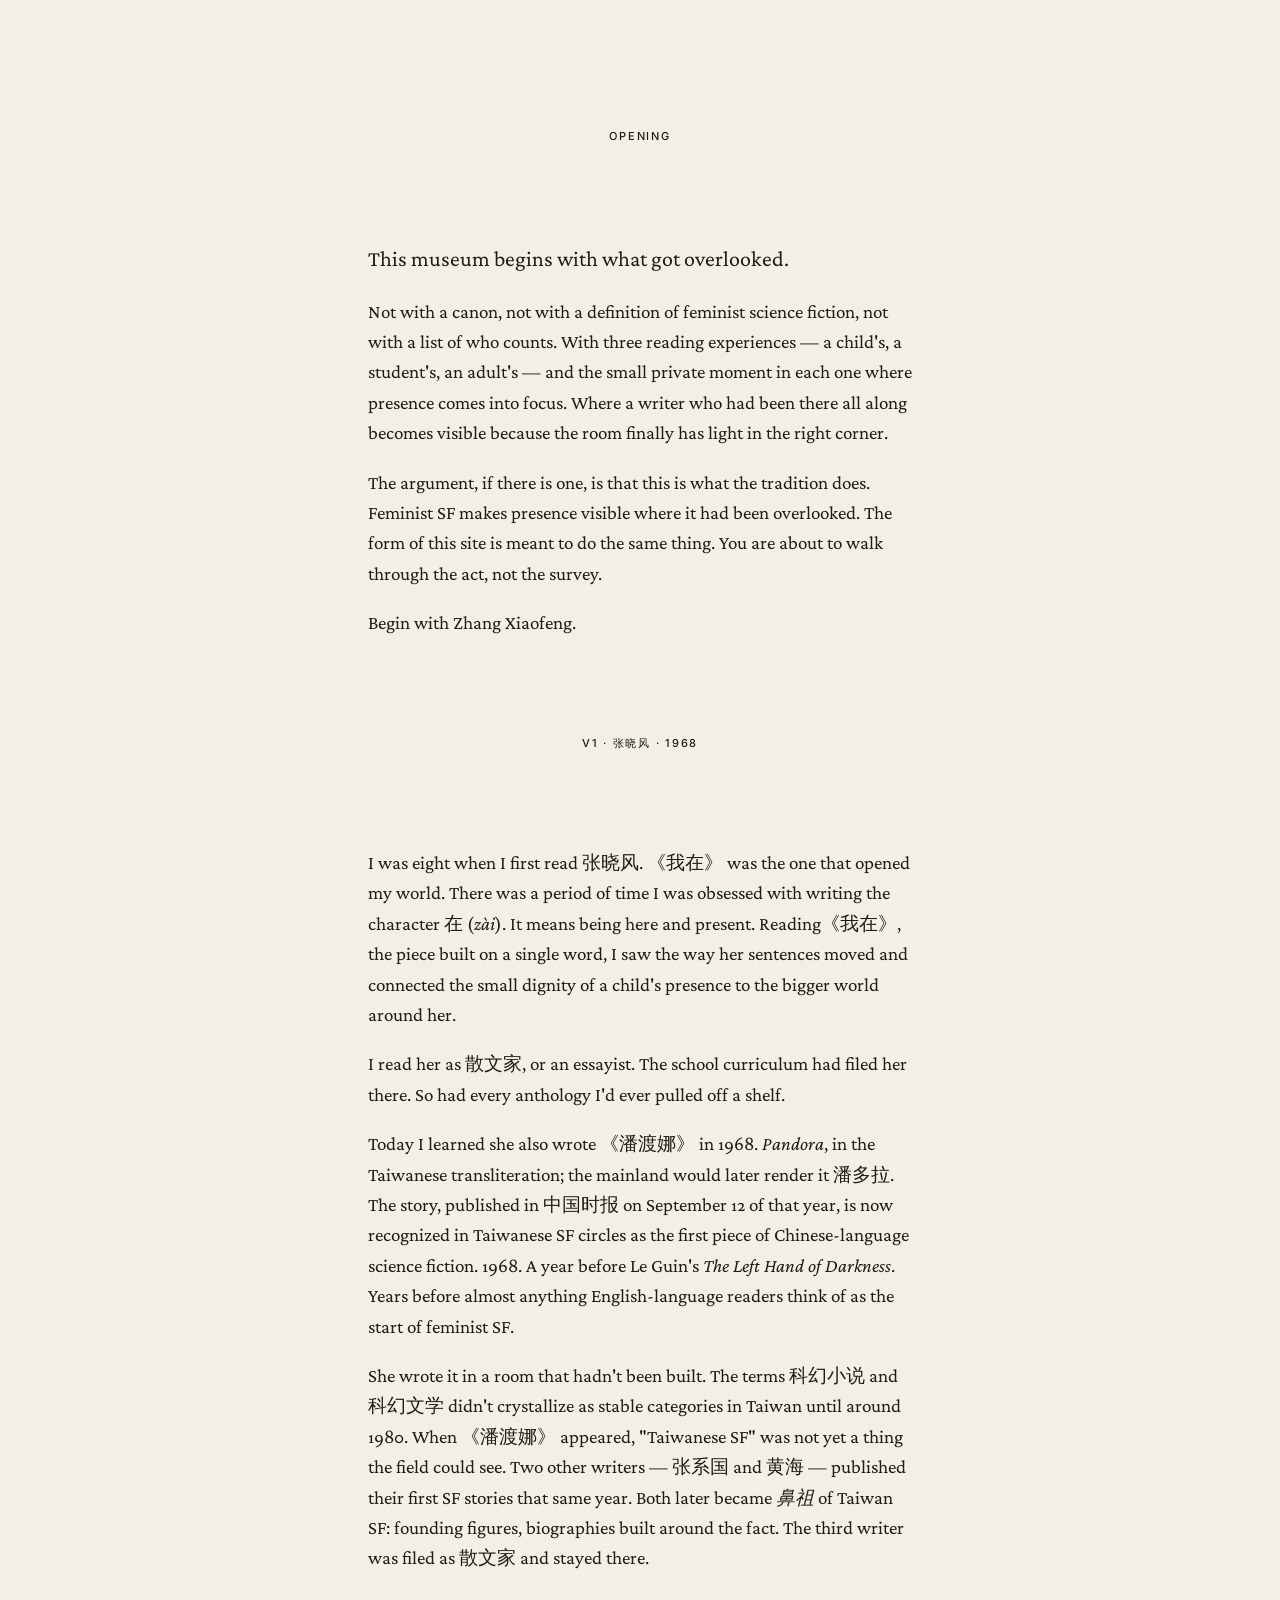
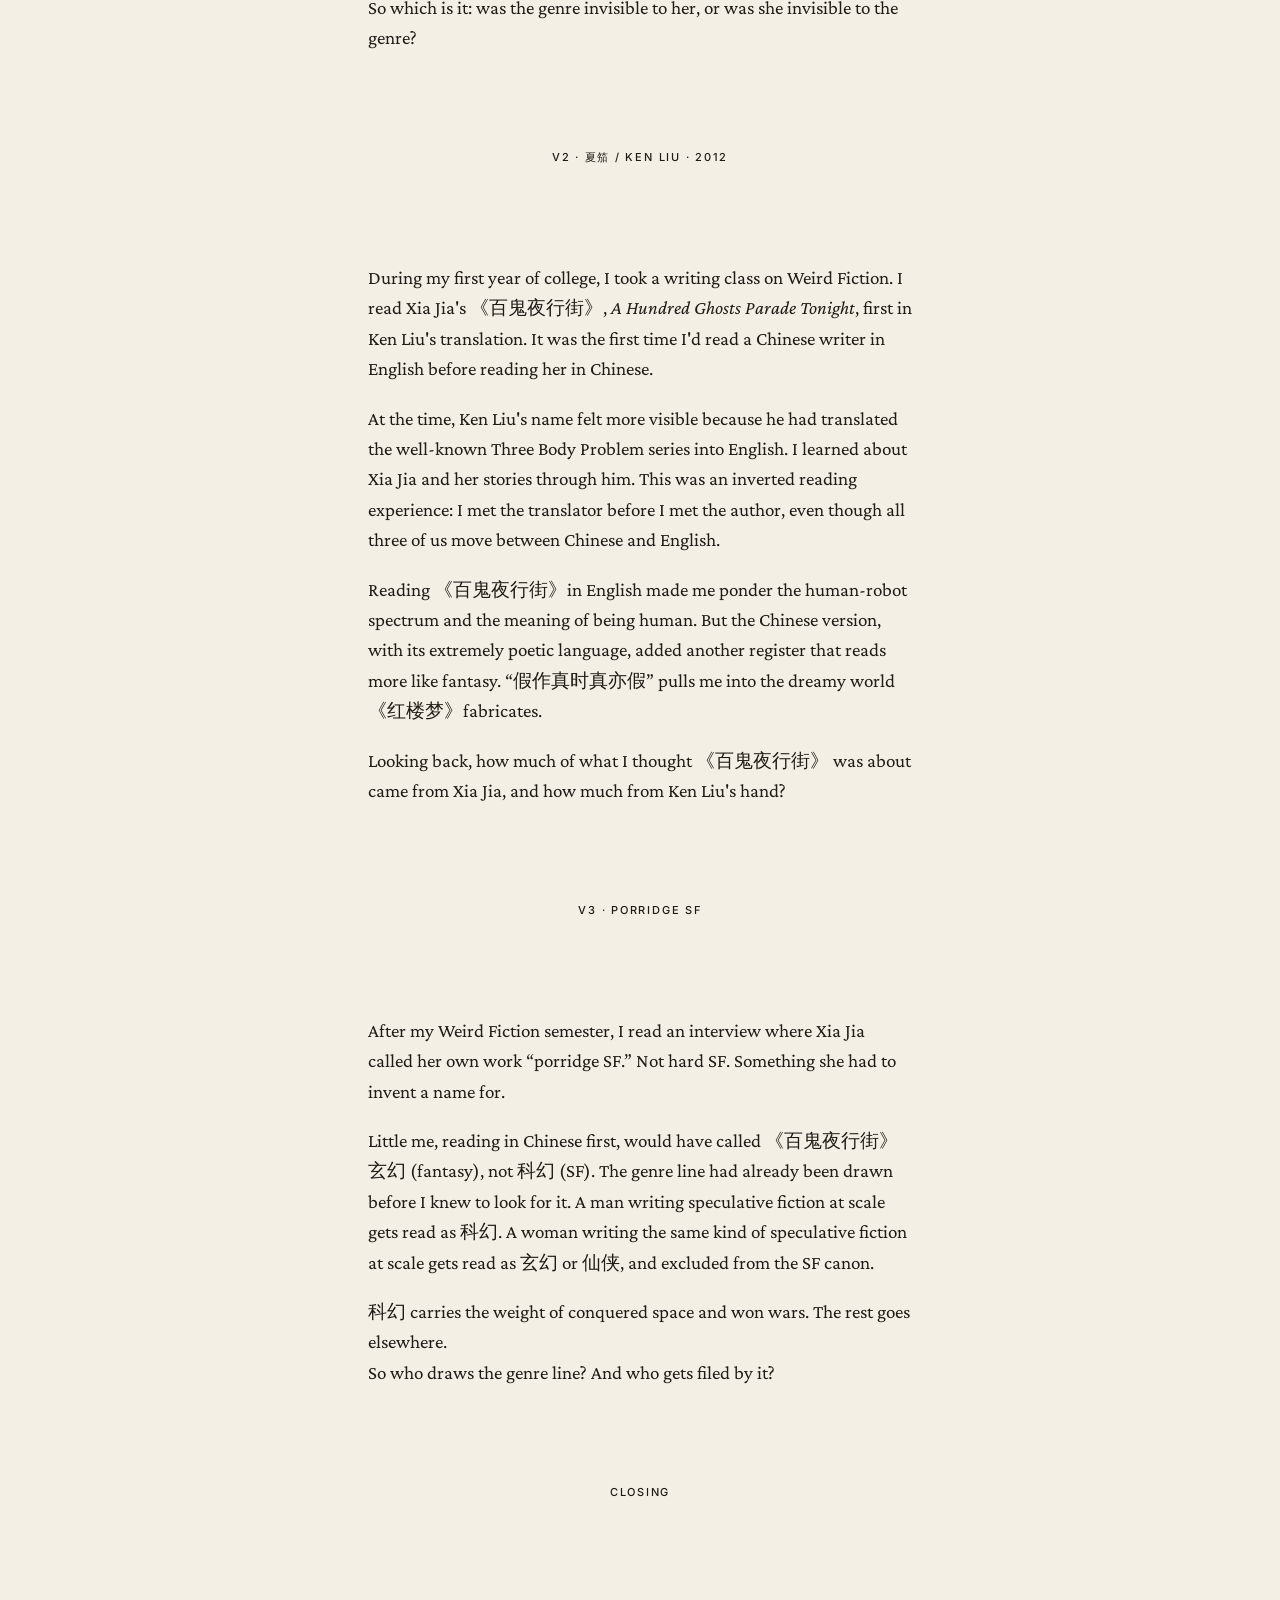
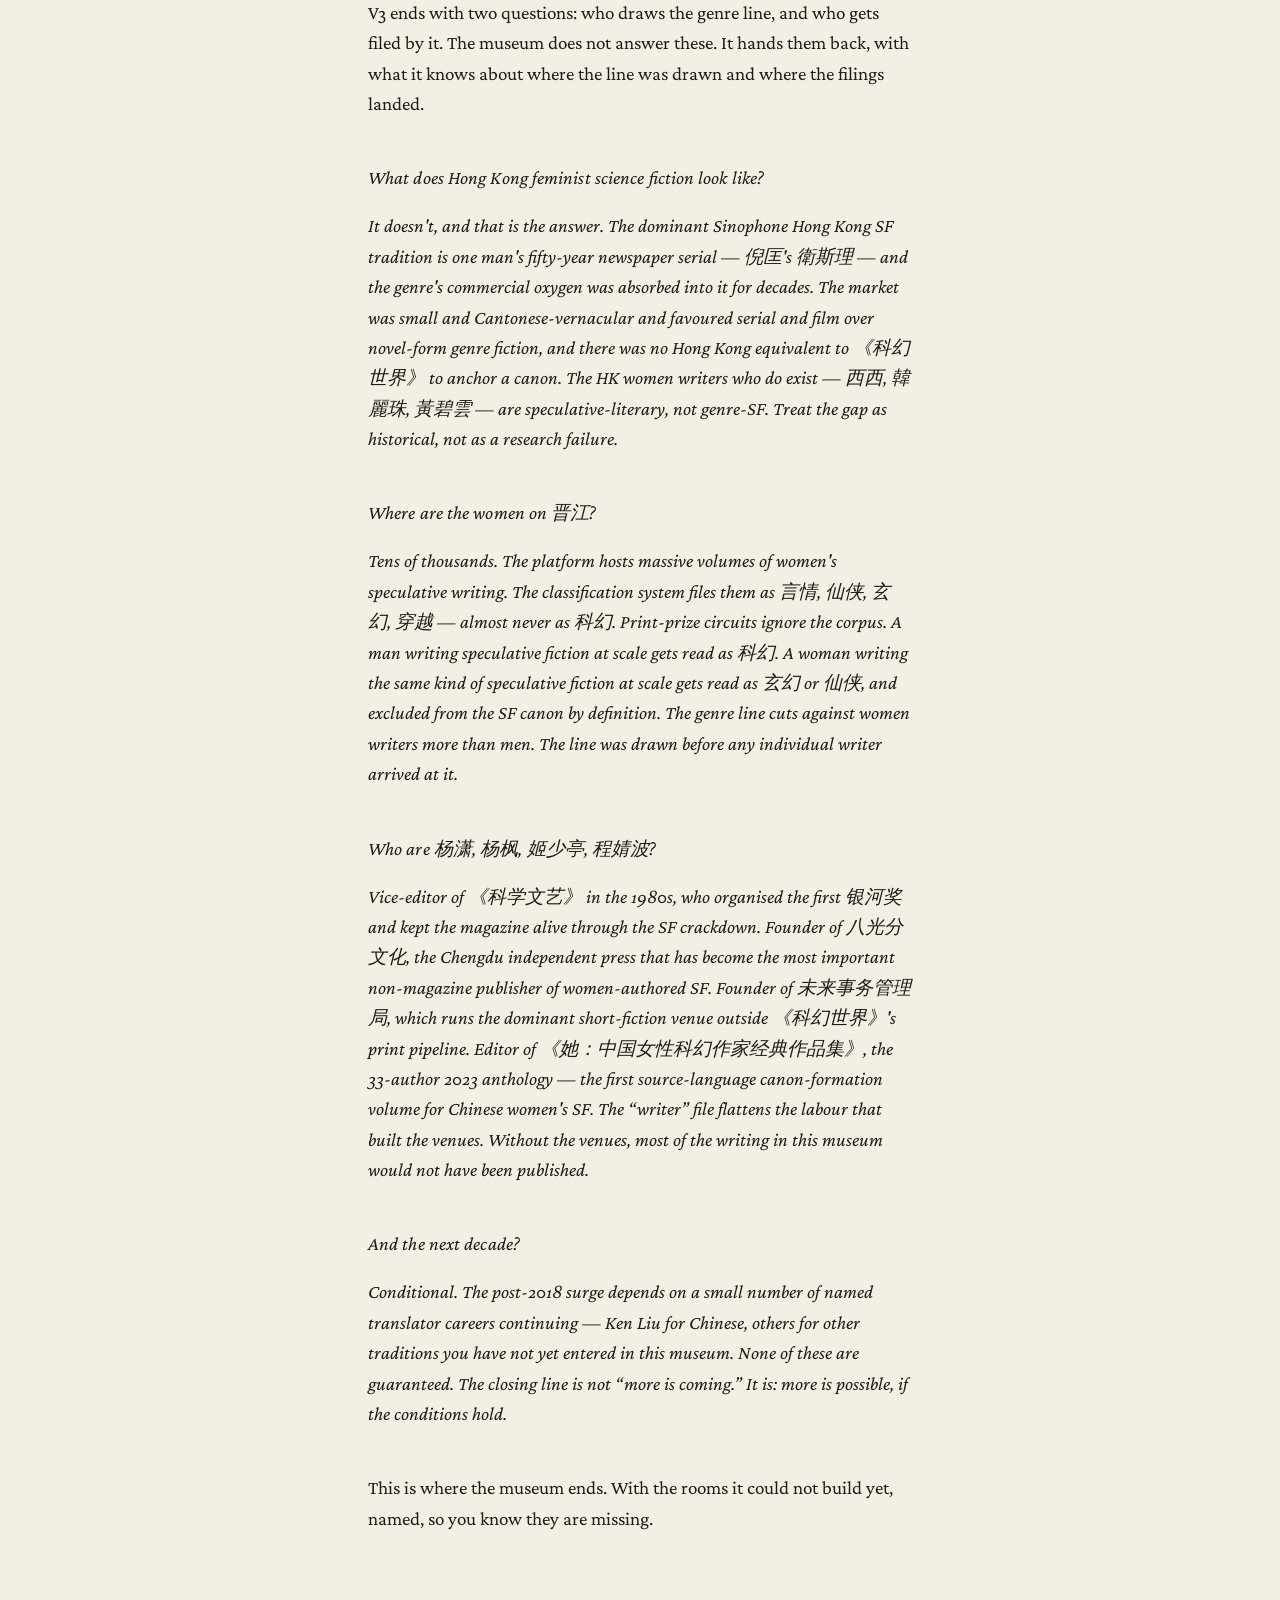
==== index.html @ cdc90c97 "Add v0 narrative museum site: opening, three vignettes, closing Single scrolling page in plain HTML " ====
<!DOCTYPE html>
<html lang="en">
<head>
<meta charset="UTF-8">
<meta name="viewport" content="width=device-width, initial-scale=1">
<title>begins with what got overlooked</title>
<link rel="preconnect" href="https://fonts.googleapis.com">
<link rel="preconnect" href="https://fonts.gstatic.com" crossorigin>
<link href="https://fonts.googleapis.com/css2?family=Crimson+Pro:ital,wght@0,400;0,500;1,400;1,500&family=Inter:wght@500&display=swap" rel="stylesheet">
<link rel="stylesheet" href="styles.css">
</head>
<body>
<main>

  <section class="beat" id="opening">
    <p class="plaque">Opening</p>
    <div class="prose">
      <p class="lede">This museum begins with what got overlooked.</p>
      <p>Not with a canon, not with a definition of feminist science fiction, not with a list of who counts. With three reading experiences — a child's, a student's, an adult's — and the small private moment in each one where presence comes into focus. Where a writer who had been there all along becomes visible because the room finally has light in the right corner.</p>
      <p>The argument, if there is one, is that this is what the tradition does. Feminist SF makes presence visible where it had been overlooked. The form of this site is meant to do the same thing. You are about to walk through the act, not the survey.</p>
      <p>Begin with Zhang Xiaofeng.</p>
    </div>
  </section>

  <section class="beat" id="v1">
    <p class="plaque">V1 · 张晓风 · 1968</p>
    <div class="prose">
      <p>I was eight when I first read 张晓风. 《我在》 was the one that opened my world. There was a period of time I was obsessed with writing the character <strong>在</strong> (<em>zài</em>). It means being here and present. Reading《我在》, the piece built on a single word, I saw the way her sentences moved and connected the small dignity of a child's presence to the bigger world around her.</p>
      <p>I read her as 散文家, or an essayist. The school curriculum had filed her there. So had every anthology I'd ever pulled off a shelf.</p>
      <p>Today I learned she also wrote 《潘渡娜》 in 1968. <em>Pandora</em>, in the Taiwanese transliteration; the mainland would later render it 潘多拉. The story, published in 中国时报 on September 12 of that year, is now recognized in Taiwanese SF circles as the first piece of Chinese-language science fiction. 1968. A year before Le Guin's <em>The Left Hand of Darkness</em>. Years before almost anything English-language readers think of as the start of feminist SF.</p>
      <p>She wrote it in a room that hadn't been built. The terms 科幻小说 and 科幻文学 didn't crystallize as stable categories in Taiwan until around 1980. When 《潘渡娜》 appeared, "Taiwanese SF" was not yet a thing the field could see. Two other writers — 张系国 and 黄海 — published their first SF stories that same year. Both later became <em>鼻祖</em> of Taiwan SF: founding figures, biographies built around the fact. The third writer was filed as 散文家 and stayed there.</p>
      <p>So which is it: was the genre invisible to her, or was she invisible to the genre?</p>
    </div>
  </section>

  <section class="beat" id="v2">
    <p class="plaque">V2 · 夏笳 / Ken Liu · 2012</p>
    <div class="prose">
      <p>During my first year of college, I took a writing class on Weird Fiction. I read Xia Jia's 《百鬼夜行街》, <em>A Hundred Ghosts Parade Tonight</em>, first in Ken Liu's translation. It was the first time I'd read a Chinese writer in English before reading her in Chinese.</p>
      <p>At the time, Ken Liu's name felt more visible because he had translated the well-known Three Body Problem series into English. I learned about Xia Jia and her stories through him. This was an inverted reading experience: I met the translator before I met the author, even though all three of us move between Chinese and English.</p>
      <p>Reading 《百鬼夜行街》in English made me ponder the human-robot spectrum and the meaning of being human. But the Chinese version, with its extremely poetic language, added another register that reads more like fantasy. &ldquo;假作真时真亦假&rdquo; pulls me into the dreamy world 《红楼梦》fabricates.</p>
      <p>Looking back, how much of what I thought 《百鬼夜行街》 was about came from Xia Jia, and how much from Ken Liu's hand?</p>
    </div>
  </section>

  <section class="beat" id="v3">
    <p class="plaque">V3 · Porridge SF</p>
    <div class="prose">
      <p>After my Weird Fiction semester, I read an interview where Xia Jia called her own work &ldquo;porridge SF.&rdquo; Not hard SF. Something she had to invent a name for.</p>
      <p>Little me, reading in Chinese first, would have called 《百鬼夜行街》 玄幻 (fantasy), not 科幻 (SF). The genre line had already been drawn before I knew to look for it. A man writing speculative fiction at scale gets read as 科幻. A woman writing the same kind of speculative fiction at scale gets read as 玄幻 or 仙侠, and excluded from the SF canon.</p>
      <p>科幻 carries the weight of conquered space and won wars. The rest goes elsewhere.<br>So who draws the genre line? And who gets filed by it?</p>
    </div>
  </section>

  <section class="beat" id="closing">
    <p class="plaque">Closing</p>
    <div class="prose">
      <p>V3 ends with two questions: who draws the genre line, and who gets filed by it. The museum does not answer these. It hands them back, with what it knows about where the line was drawn and where the filings landed.</p>

      <div class="exchange">
        <p class="q"><strong>What does Hong Kong feminist science fiction look like?</strong></p>
        <p class="a"><em>It doesn't, and that is the answer. The dominant Sinophone Hong Kong SF tradition is one man's fifty-year newspaper serial — 倪匡's 衛斯理 — and the genre's commercial oxygen was absorbed into it for decades. The market was small and Cantonese-vernacular and favoured serial and film over novel-form genre fiction, and there was no Hong Kong equivalent to 《科幻世界》 to anchor a canon. The HK women writers who do exist — 西西, 韓麗珠, 黃碧雲 — are speculative-literary, not genre-SF. Treat the gap as historical, not as a research failure.</em></p>
      </div>

      <div class="exchange">
        <p class="q"><strong>Where are the women on 晋江?</strong></p>
        <p class="a"><em>Tens of thousands. The platform hosts massive volumes of women's speculative writing. The classification system files them as 言情, 仙侠, 玄幻, 穿越 — almost never as 科幻. Print-prize circuits ignore the corpus. A man writing speculative fiction at scale gets read as 科幻. A woman writing the same kind of speculative fiction at scale gets read as 玄幻 or 仙侠, and excluded from the SF canon by definition. The genre line cuts against women writers more than men. The line was drawn before any individual writer arrived at it.</em></p>
      </div>

      <div class="exchange">
        <p class="q"><strong>Who are 杨潇, 杨枫, 姬少亭, 程婧波?</strong></p>
        <p class="a"><em>Vice-editor of 《科学文艺》 in the 1980s, who organised the first 银河奖 and kept the magazine alive through the SF crackdown. Founder of 八光分文化, the Chengdu independent press that has become the most important non-magazine publisher of women-authored SF. Founder of 未来事务管理局, which runs the dominant short-fiction venue outside 《科幻世界》's print pipeline. Editor of 《她：中国女性科幻作家经典作品集》, the 33-author 2023 anthology — the first source-language canon-formation volume for Chinese women's SF. The &ldquo;writer&rdquo; file flattens the labour that built the venues. Without the venues, most of the writing in this museum would not have been published.</em></p>
      </div>

      <div class="exchange">
        <p class="q"><strong>And the next decade?</strong></p>
        <p class="a"><em>Conditional. The post-2018 surge depends on a small number of named translator careers continuing — Ken Liu for Chinese, others for other traditions you have not yet entered in this museum. None of these are guaranteed. The closing line is not &ldquo;more is coming.&rdquo; It is: more is possible, if the conditions hold.</em></p>
      </div>

      <p>This is where the museum ends. With the rooms it could not build yet, named, so you know they are missing.</p>
    </div>
  </section>

</main>
</body>
</html>
---- styles.css ----
:root {
  --paper: #F4EFE5;
  --ink: #1F1B16;
  --muted: #BFB4A0;
  --highlight: #E5DCC9;
  --measure: 34rem;
  --serif: 'Crimson Pro', Georgia, 'Songti SC', 'Songti TC', 'Source Han Serif TC', 'Noto Serif TC', serif;
  --sans: 'Inter', -apple-system, system-ui, sans-serif;
}

*, *::before, *::after { box-sizing: border-box; }

html {
  font-size: 100%;
  scroll-behavior: smooth;
  -webkit-text-size-adjust: 100%;
}

body {
  margin: 0;
  background: var(--paper);
  color: var(--ink);
  font-family: var(--serif);
  font-weight: 400;
  font-size: 1.1875rem;
  line-height: 1.6;
  -webkit-font-smoothing: antialiased;
  -moz-osx-font-smoothing: grayscale;
  text-rendering: optimizeLegibility;
  font-feature-settings: "kern" 1, "liga" 1, "onum" 1;
}

::selection {
  background: var(--highlight);
  color: var(--ink);
}

main {
  display: flex;
  flex-direction: column;
  align-items: center;
  padding: 8rem 1.5rem 10rem;
}

.beat {
  width: 100%;
  max-width: var(--measure);
  margin-bottom: 6rem;
}

.beat:last-child {
  margin-bottom: 0;
}

.plaque {
  font-family: var(--sans);
  font-size: 0.6875rem;
  font-weight: 500;
  letter-spacing: 0.16em;
  text-transform: uppercase;
  color: var(--ink);
  text-align: center;
  margin: 0 0 6rem;
}

.prose p {
  margin: 0 0 1em;
}

.prose p:last-child {
  margin-bottom: 0;
}

.lede {
  font-size: 1.375rem;
  line-height: 1.5;
}

em {
  font-style: italic;
}

strong {
  font-weight: 500;
}

#closing .exchange {
  margin: 2.75rem 0;
}

#closing .exchange:last-of-type {
  margin-bottom: 2.75rem;
}

#closing .q {
  margin-bottom: 1.1rem;
}

#closing .q strong {
  font-weight: 400;
  font-style: italic;
  letter-spacing: 0.005em;
}

#closing .a {
  margin-bottom: 0;
}

#closing .a em {
  font-style: italic;
}

@media (max-width: 640px) {
  body { font-size: 1.0625rem; }
  main { padding: 4.5rem 1.25rem 6rem; }
  .beat { margin-bottom: 4.5rem; }
  .plaque { margin-bottom: 4rem; font-size: 0.625rem; letter-spacing: 0.14em; }
  .lede { font-size: 1.1875rem; }
  #closing .exchange { margin: 2rem 0; }
}
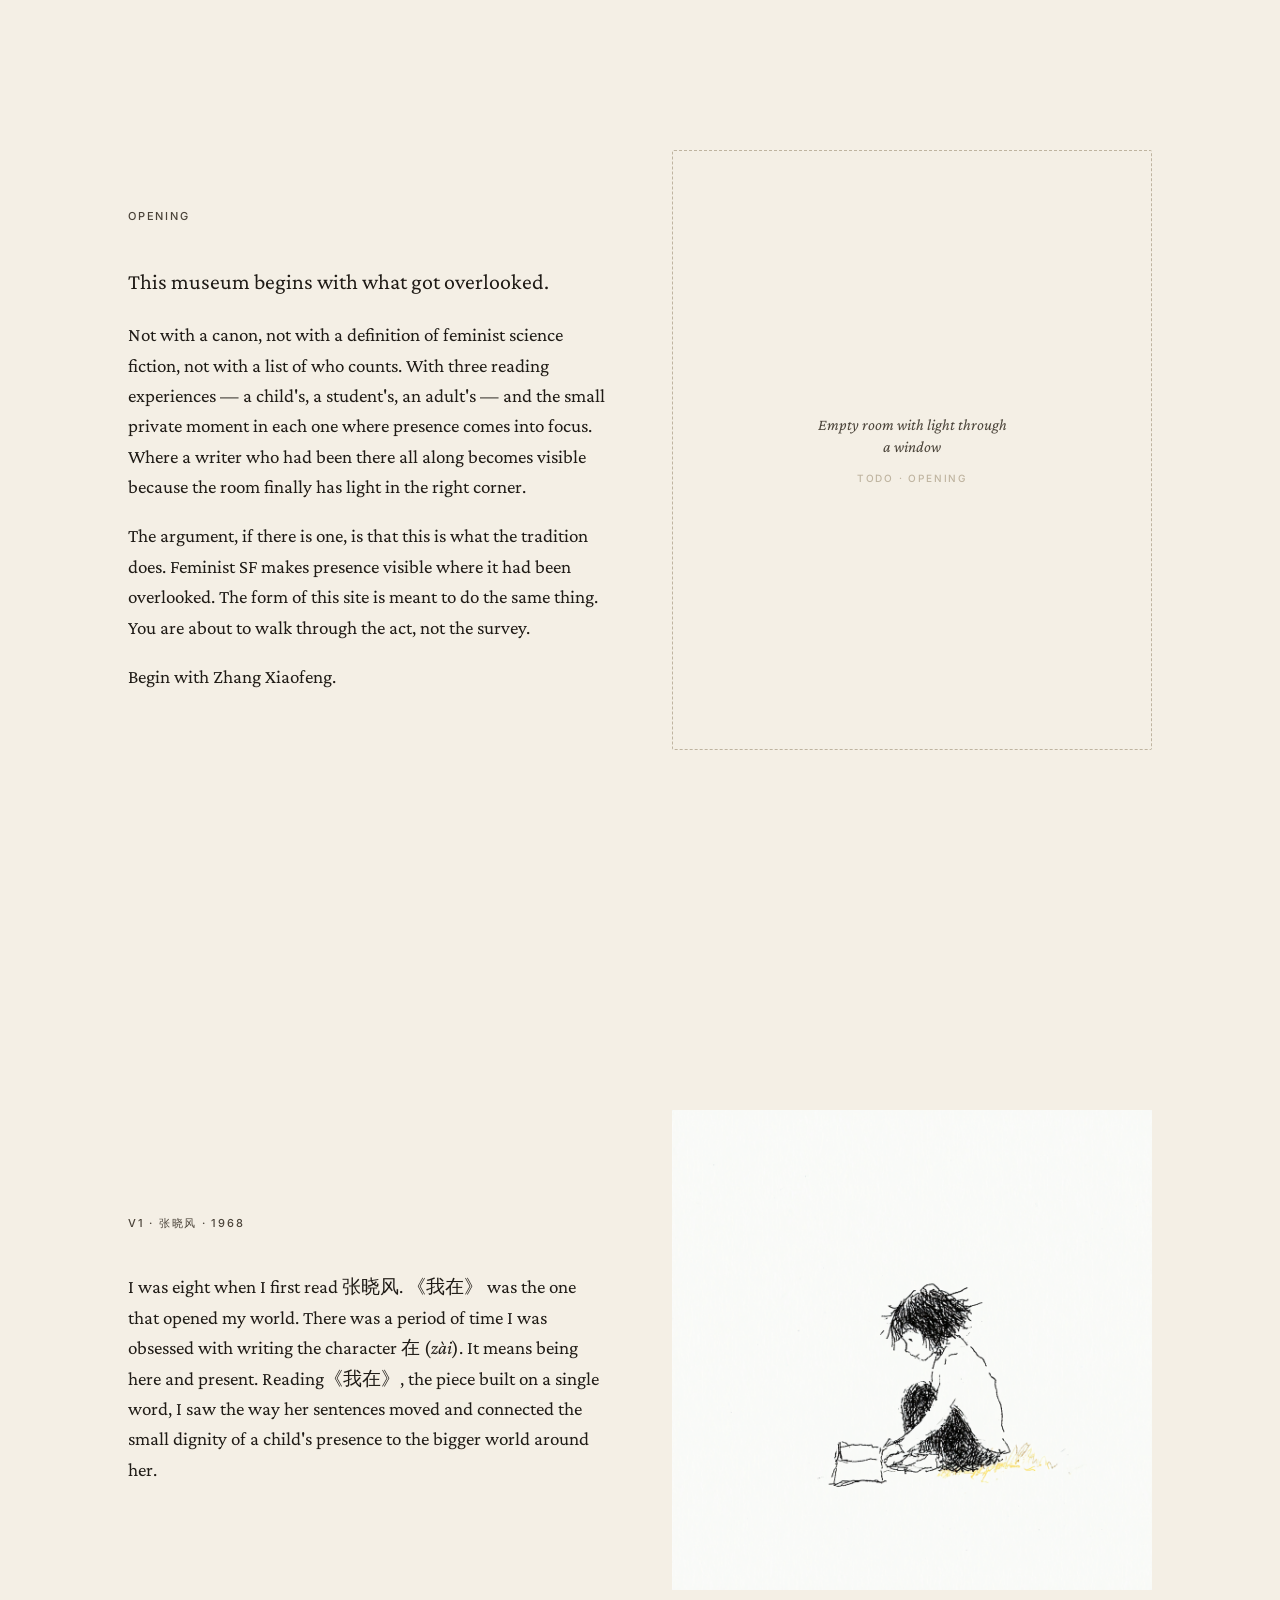
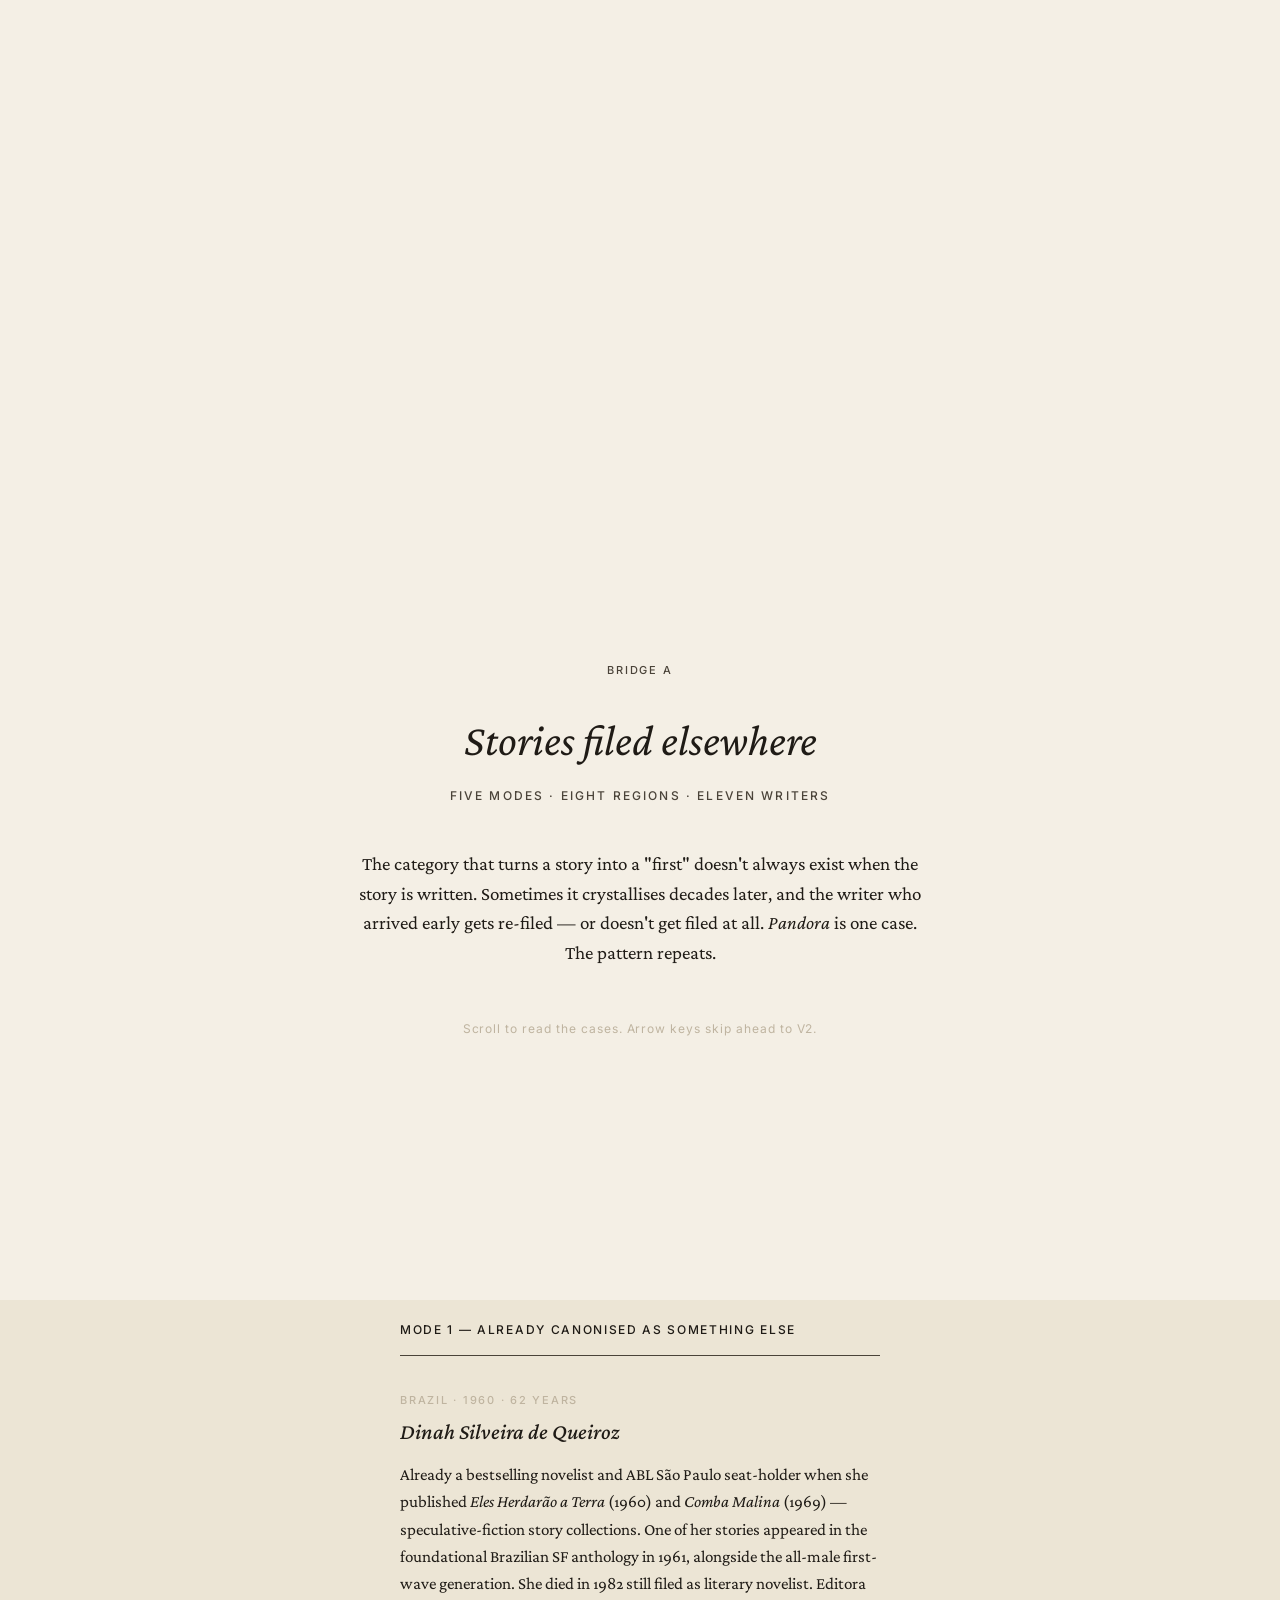
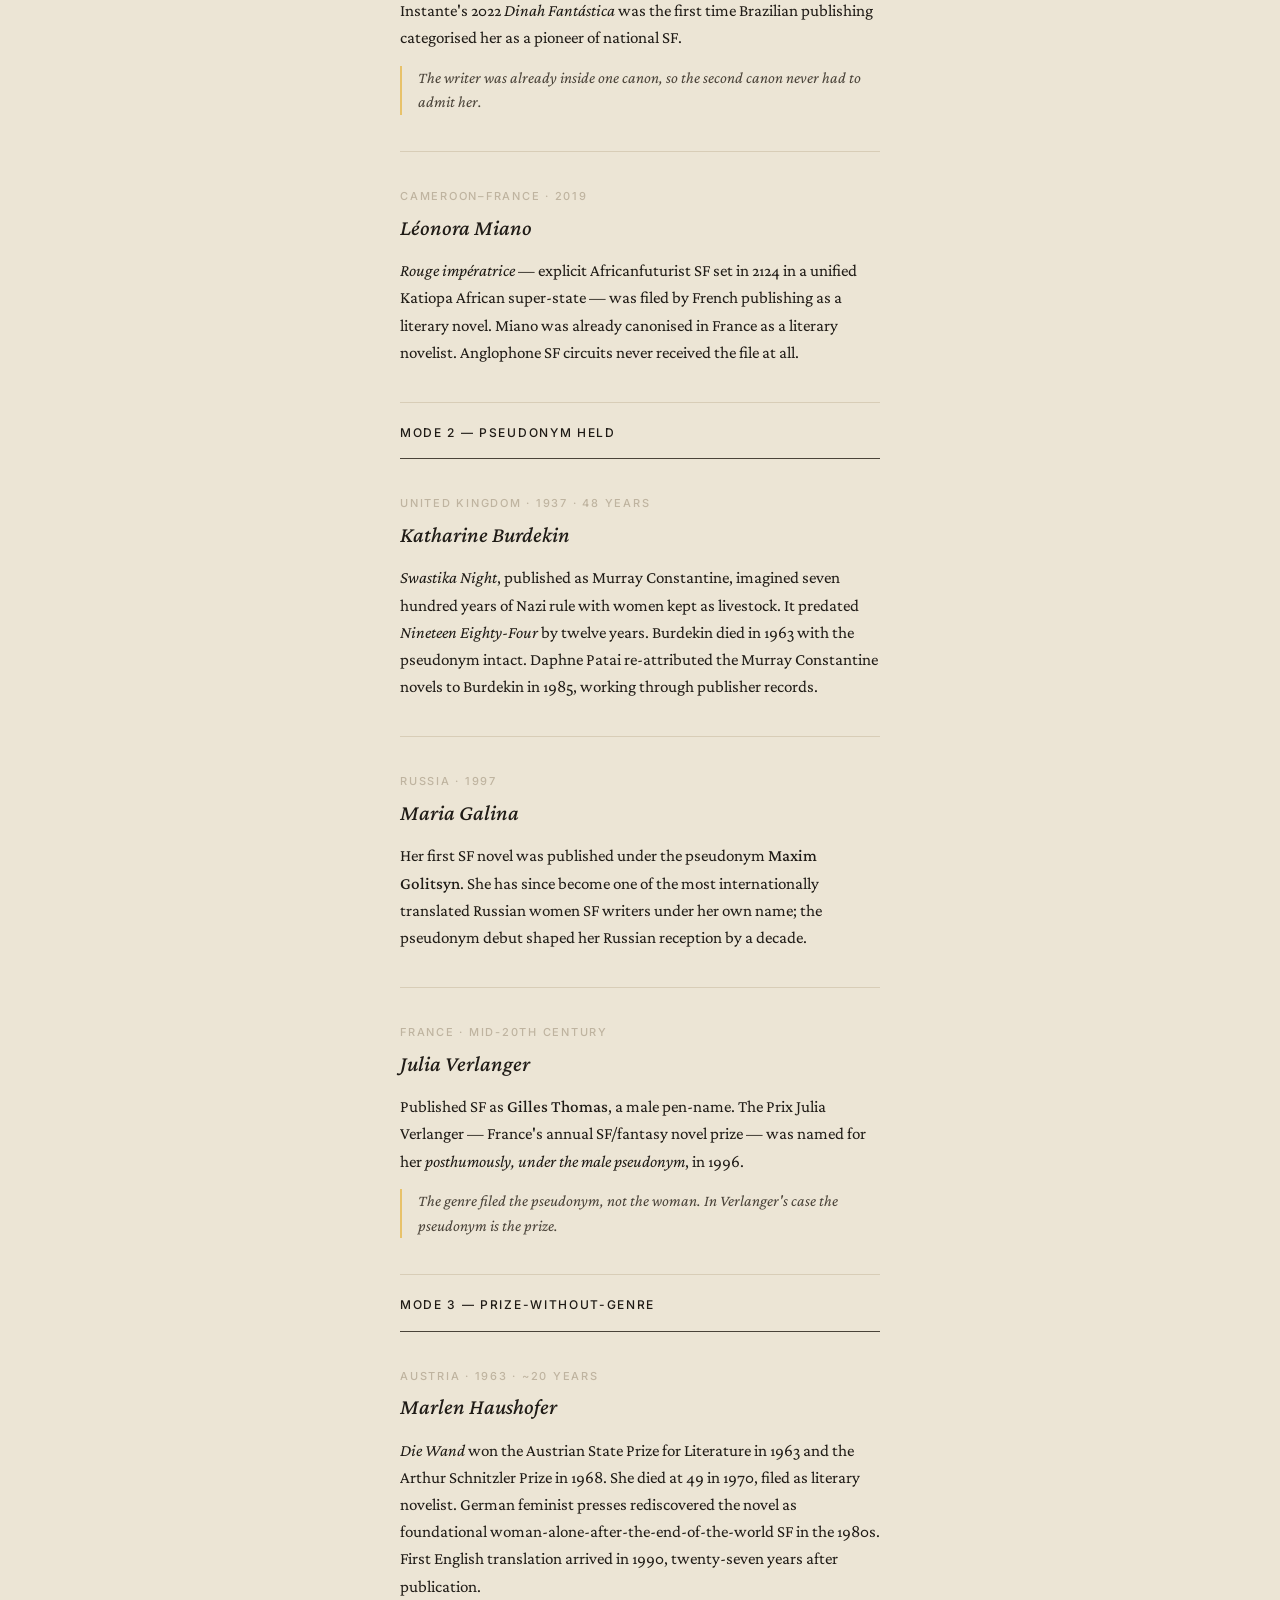
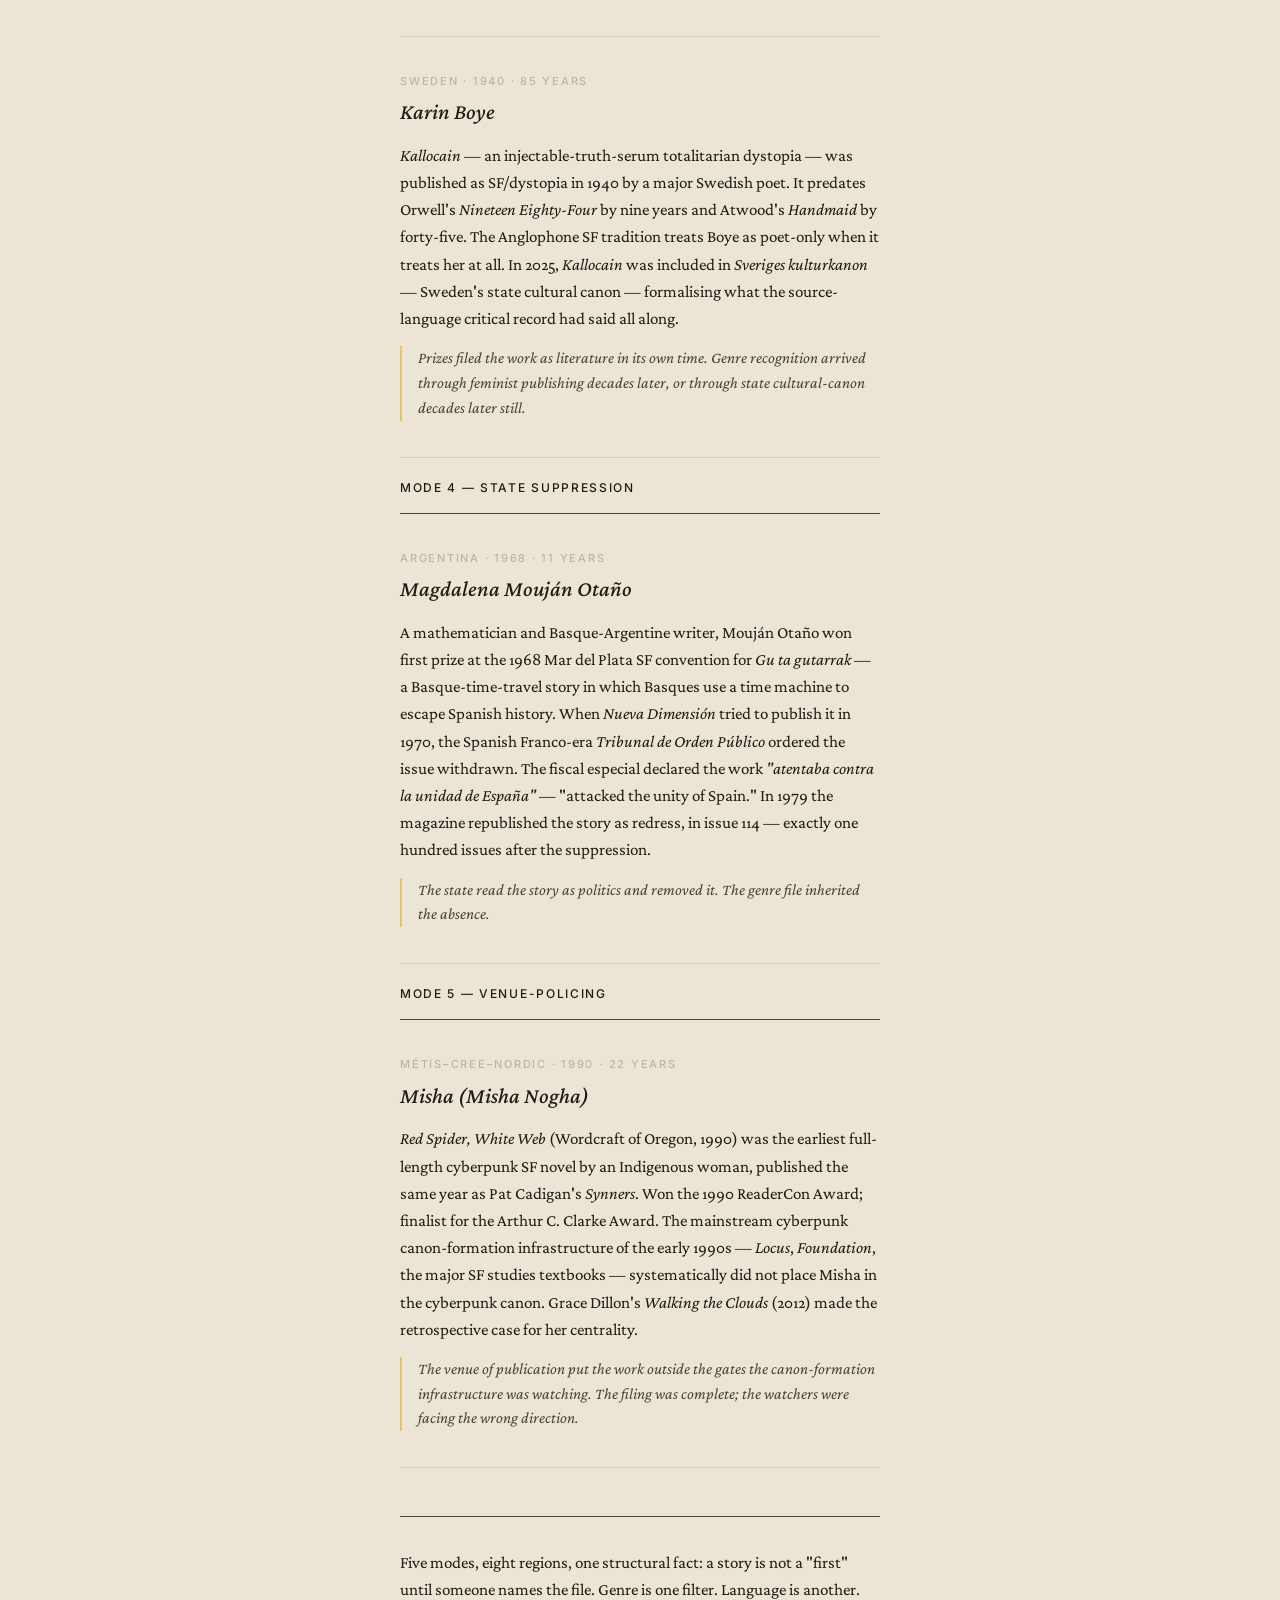
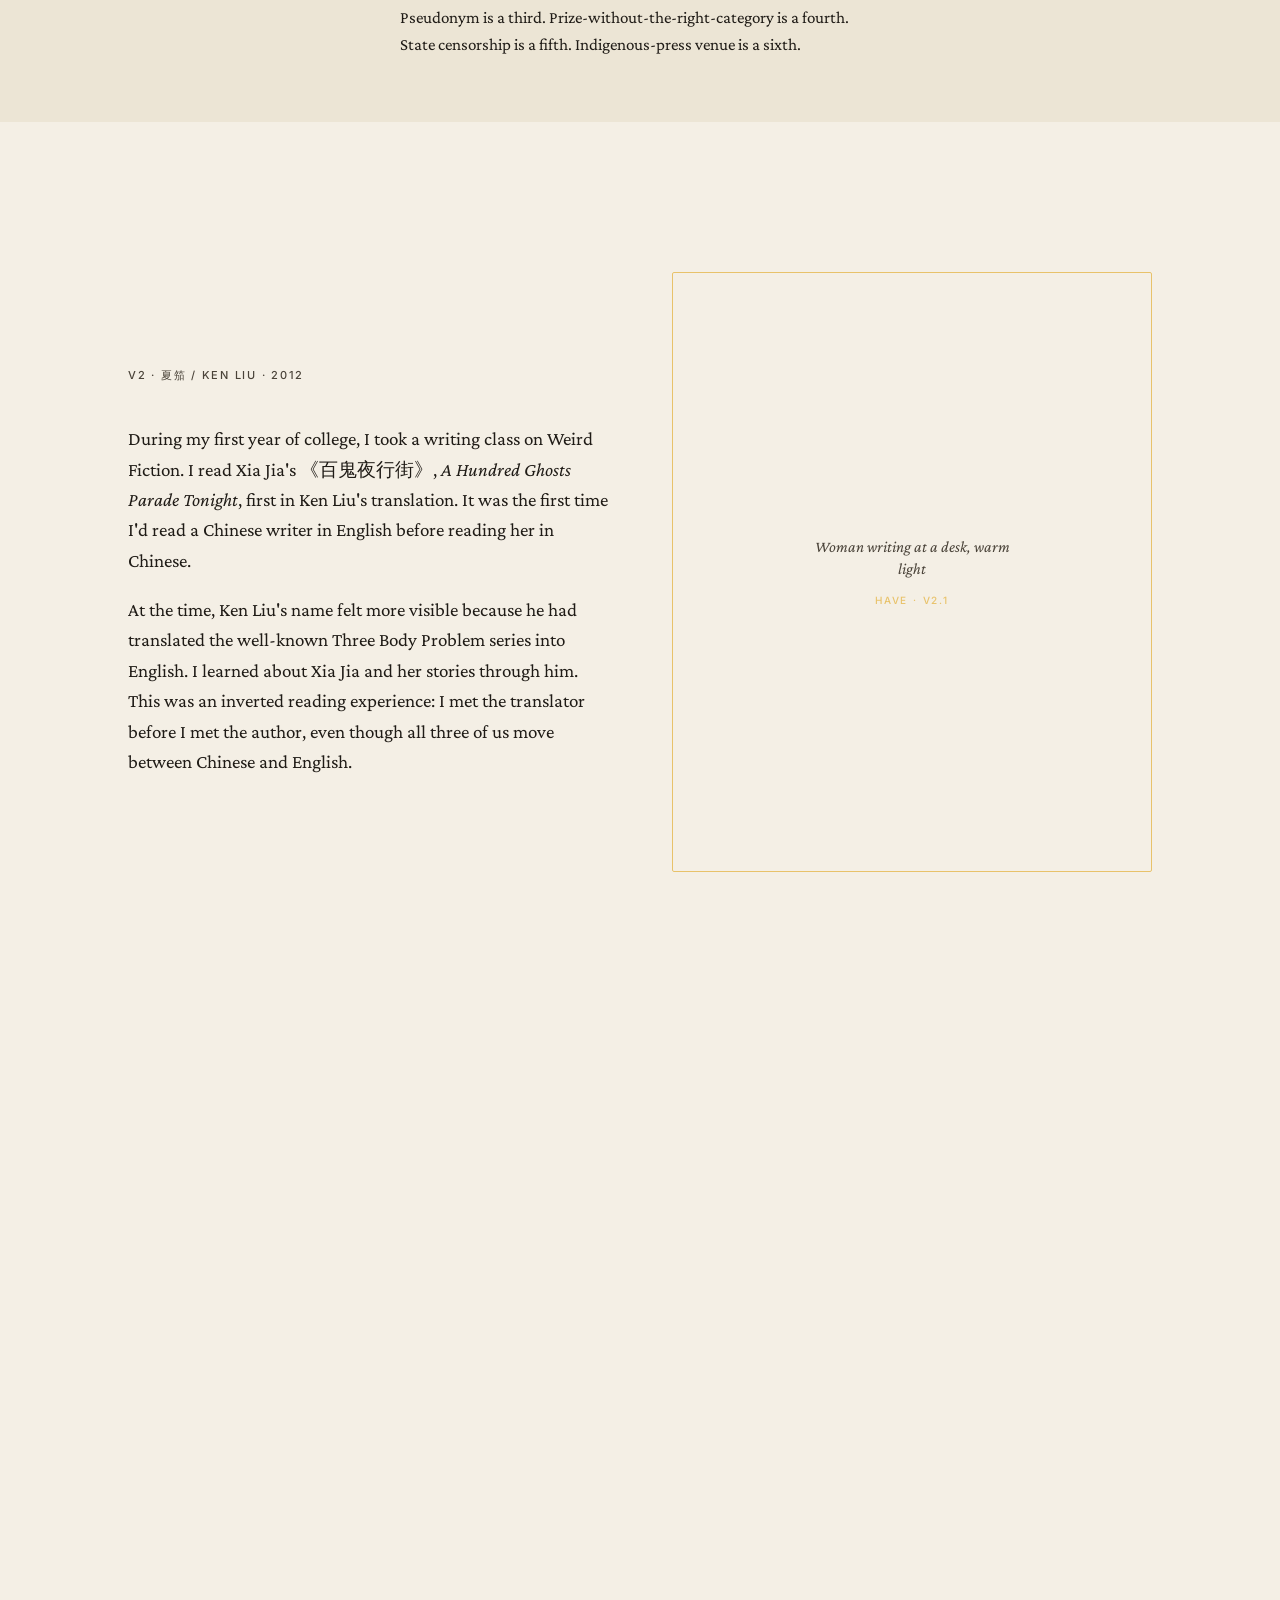
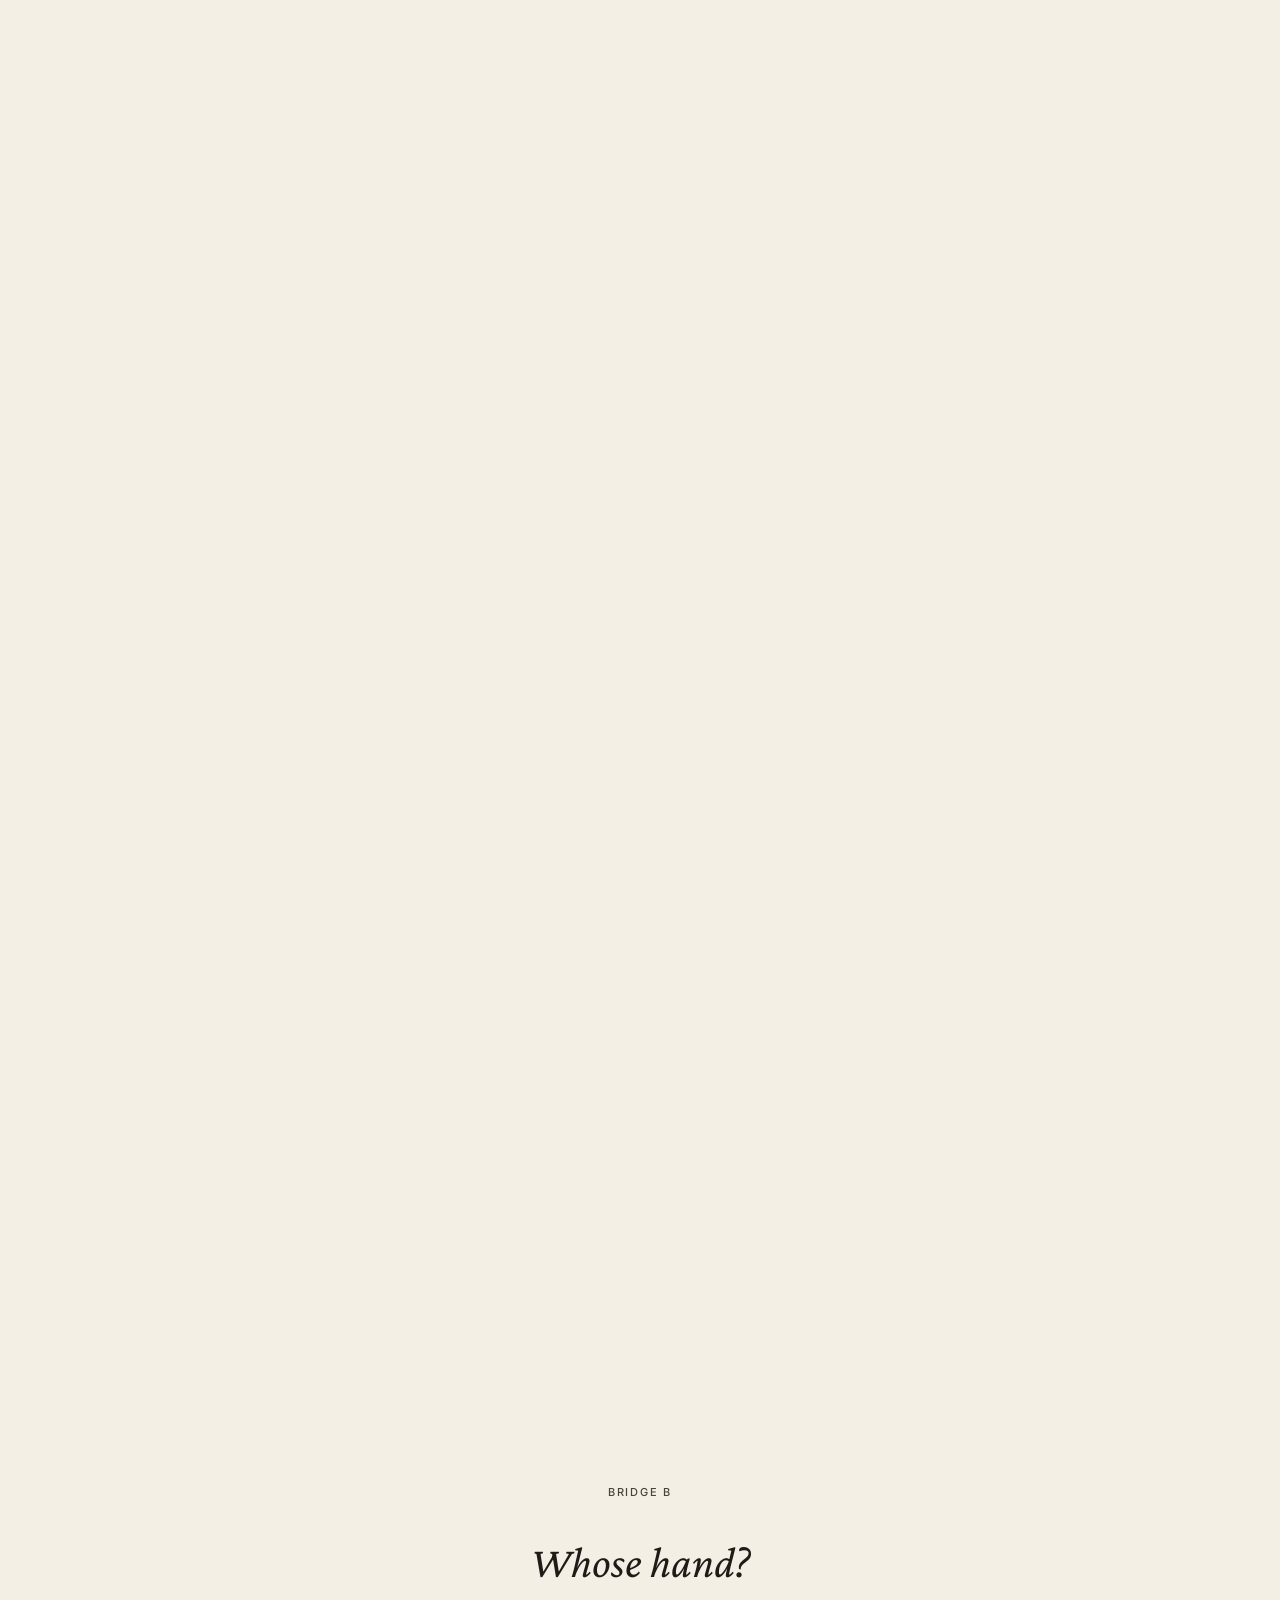
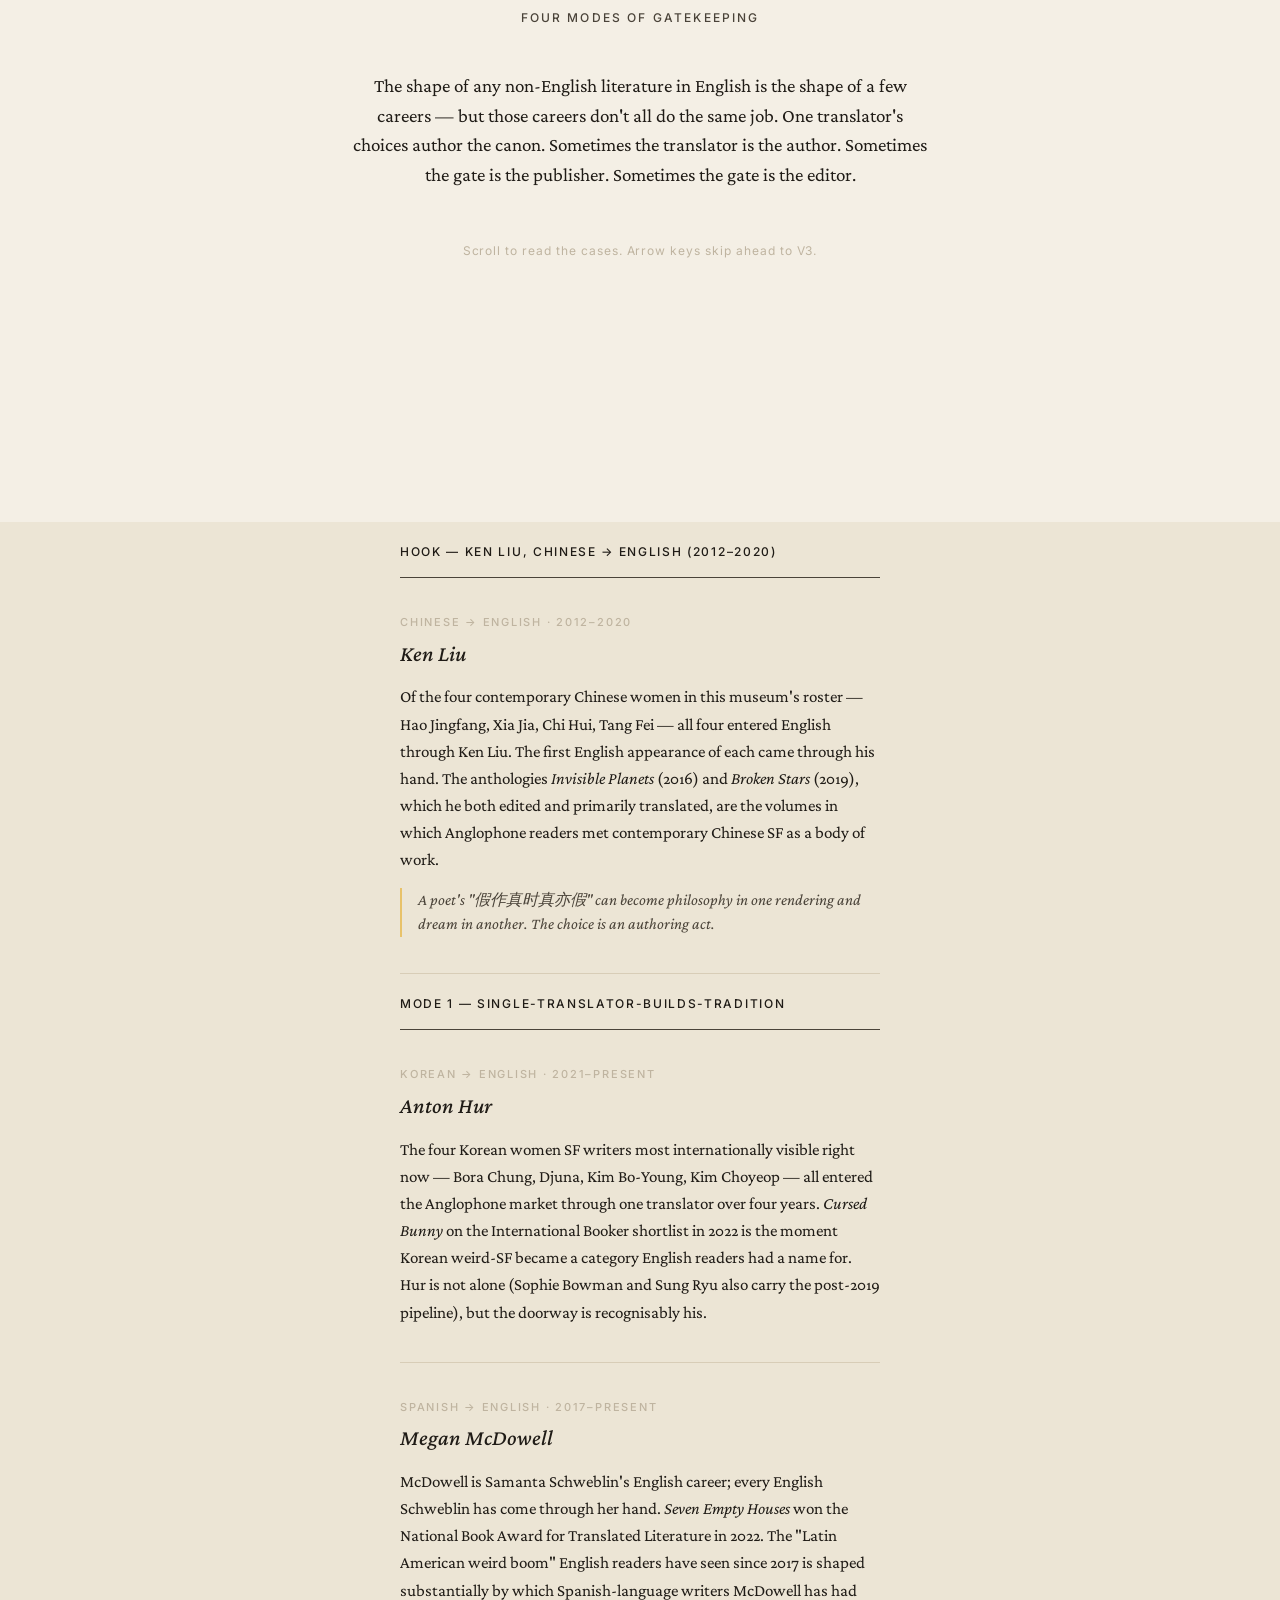
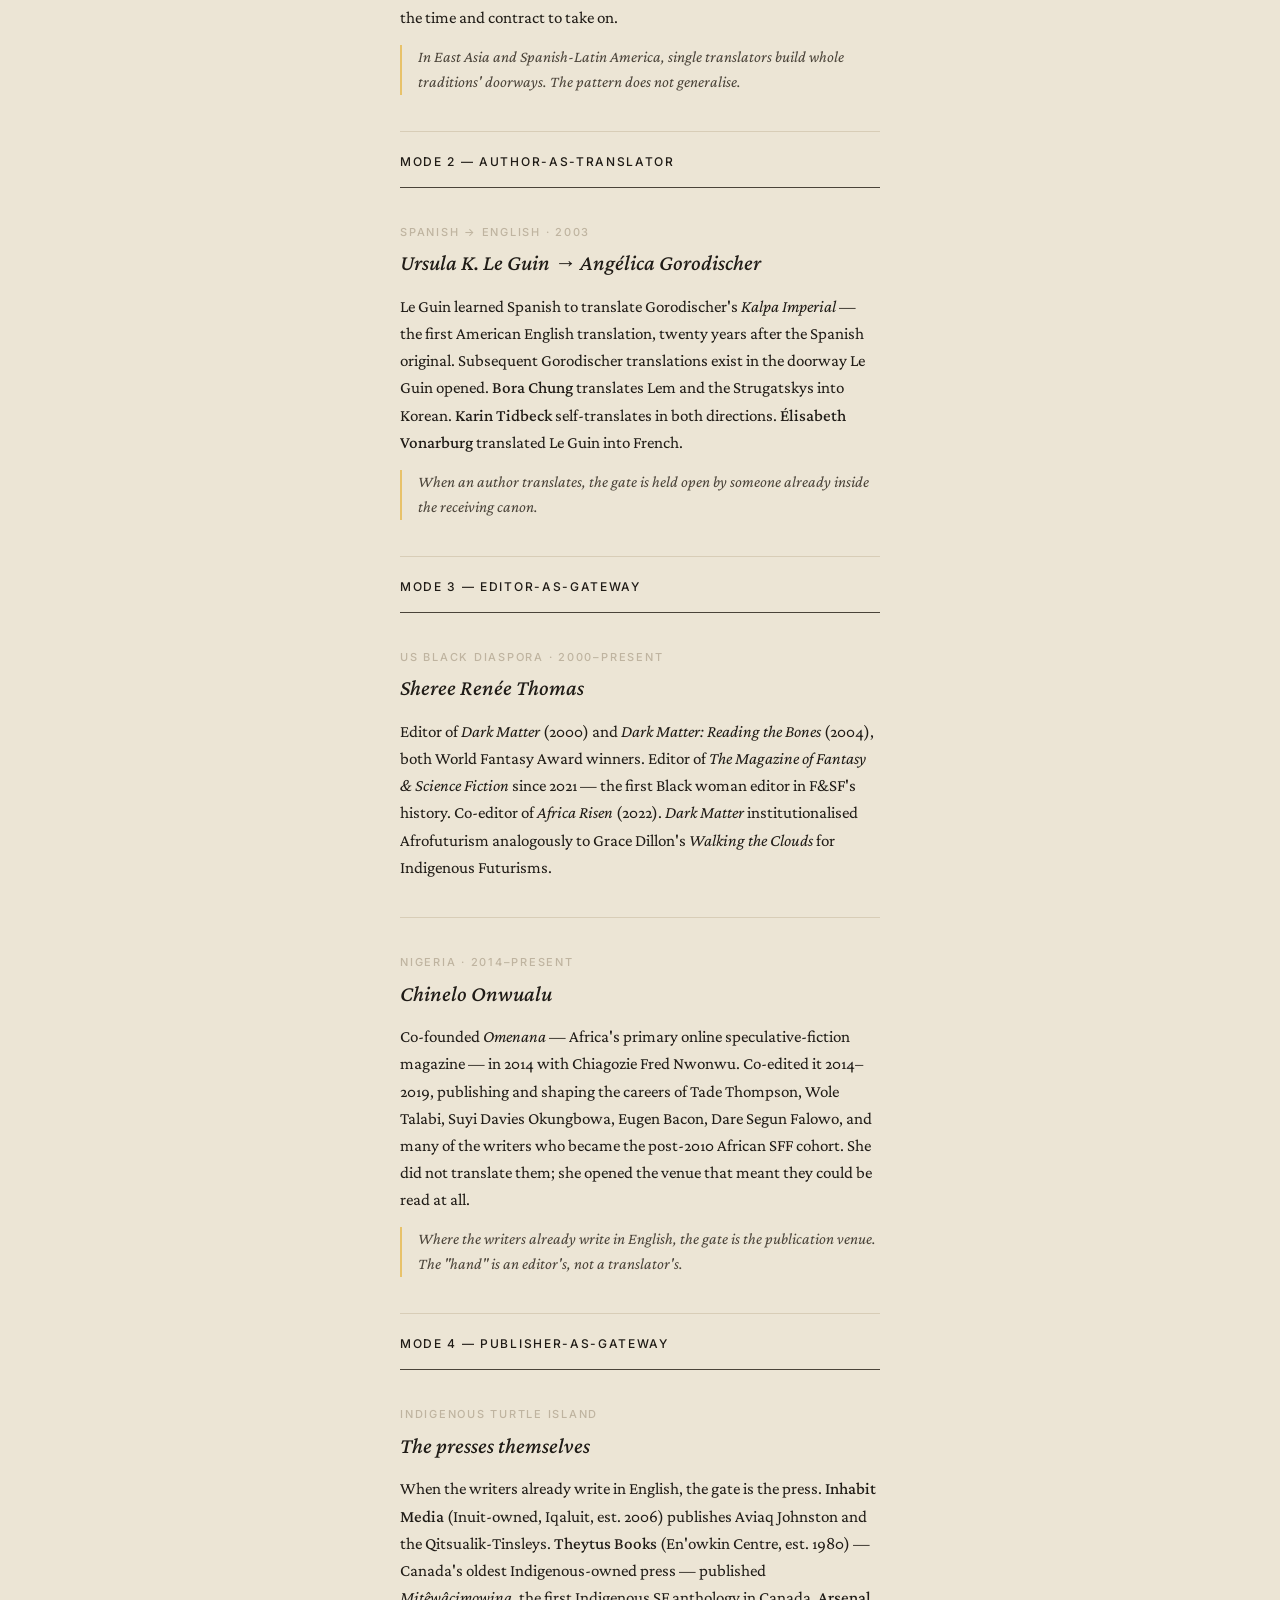
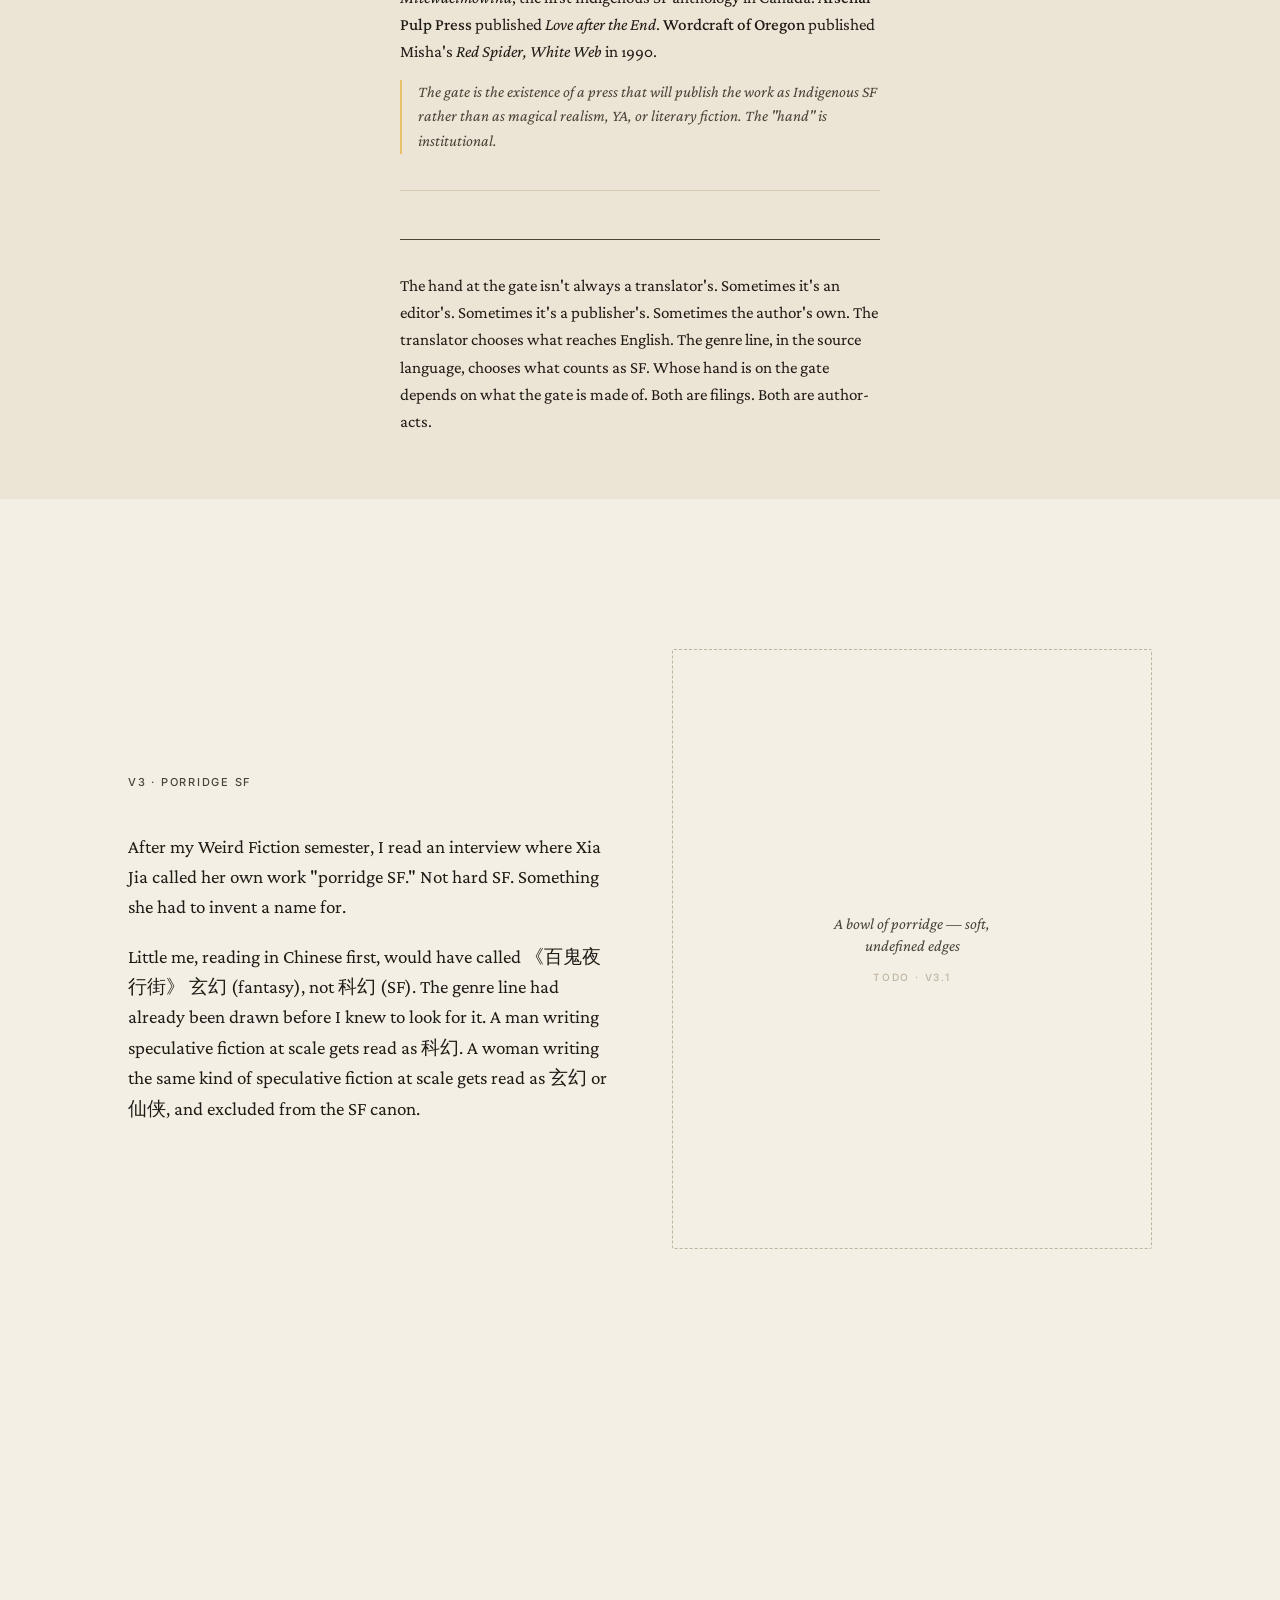
==== commit 4d7c9b7d: "Add v1 site: storybook vignettes + filing-card bridges Restructure the v0 single-page site into 16 n" ====
--- a/index.html
+++ b/index.html
@@ -12,75 +12,457 @@
 <body>
 <main>
 
-  <section class="beat" id="opening">
-    <p class="plaque">Opening</p>
-    <div class="prose">
-      <p class="lede">This museum begins with what got overlooked.</p>
-      <p>Not with a canon, not with a definition of feminist science fiction, not with a list of who counts. With three reading experiences — a child's, a student's, an adult's — and the small private moment in each one where presence comes into focus. Where a writer who had been there all along becomes visible because the room finally has light in the right corner.</p>
-      <p>The argument, if there is one, is that this is what the tradition does. Feminist SF makes presence visible where it had been overlooked. The form of this site is meant to do the same thing. You are about to walk through the act, not the survey.</p>
-      <p>Begin with Zhang Xiaofeng.</p>
-    </div>
-  </section>
-
-  <section class="beat" id="v1">
-    <p class="plaque">V1 · 张晓风 · 1968</p>
-    <div class="prose">
-      <p>I was eight when I first read 张晓风. 《我在》 was the one that opened my world. There was a period of time I was obsessed with writing the character <strong>在</strong> (<em>zài</em>). It means being here and present. Reading《我在》, the piece built on a single word, I saw the way her sentences moved and connected the small dignity of a child's presence to the bigger world around her.</p>
-      <p>I read her as 散文家, or an essayist. The school curriculum had filed her there. So had every anthology I'd ever pulled off a shelf.</p>
-      <p>Today I learned she also wrote 《潘渡娜》 in 1968. <em>Pandora</em>, in the Taiwanese transliteration; the mainland would later render it 潘多拉. The story, published in 中国时报 on September 12 of that year, is now recognized in Taiwanese SF circles as the first piece of Chinese-language science fiction. 1968. A year before Le Guin's <em>The Left Hand of Darkness</em>. Years before almost anything English-language readers think of as the start of feminist SF.</p>
-      <p>She wrote it in a room that hadn't been built. The terms 科幻小说 and 科幻文学 didn't crystallize as stable categories in Taiwan until around 1980. When 《潘渡娜》 appeared, "Taiwanese SF" was not yet a thing the field could see. Two other writers — 张系国 and 黄海 — published their first SF stories that same year. Both later became <em>鼻祖</em> of Taiwan SF: founding figures, biographies built around the fact. The third writer was filed as 散文家 and stayed there.</p>
-      <p>So which is it: was the genre invisible to her, or was she invisible to the genre?</p>
-    </div>
-  </section>
-
-  <section class="beat" id="v2">
-    <p class="plaque">V2 · 夏笳 / Ken Liu · 2012</p>
-    <div class="prose">
-      <p>During my first year of college, I took a writing class on Weird Fiction. I read Xia Jia's 《百鬼夜行街》, <em>A Hundred Ghosts Parade Tonight</em>, first in Ken Liu's translation. It was the first time I'd read a Chinese writer in English before reading her in Chinese.</p>
-      <p>At the time, Ken Liu's name felt more visible because he had translated the well-known Three Body Problem series into English. I learned about Xia Jia and her stories through him. This was an inverted reading experience: I met the translator before I met the author, even though all three of us move between Chinese and English.</p>
-      <p>Reading 《百鬼夜行街》in English made me ponder the human-robot spectrum and the meaning of being human. But the Chinese version, with its extremely poetic language, added another register that reads more like fantasy. &ldquo;假作真时真亦假&rdquo; pulls me into the dreamy world 《红楼梦》fabricates.</p>
-      <p>Looking back, how much of what I thought 《百鬼夜行街》 was about came from Xia Jia, and how much from Ken Liu's hand?</p>
-    </div>
-  </section>
-
-  <section class="beat" id="v3">
-    <p class="plaque">V3 · Porridge SF</p>
-    <div class="prose">
-      <p>After my Weird Fiction semester, I read an interview where Xia Jia called her own work &ldquo;porridge SF.&rdquo; Not hard SF. Something she had to invent a name for.</p>
-      <p>Little me, reading in Chinese first, would have called 《百鬼夜行街》 玄幻 (fantasy), not 科幻 (SF). The genre line had already been drawn before I knew to look for it. A man writing speculative fiction at scale gets read as 科幻. A woman writing the same kind of speculative fiction at scale gets read as 玄幻 or 仙侠, and excluded from the SF canon.</p>
-      <p>科幻 carries the weight of conquered space and won wars. The rest goes elsewhere.<br>So who draws the genre line? And who gets filed by it?</p>
-    </div>
-  </section>
-
-  <section class="beat" id="closing">
-    <p class="plaque">Closing</p>
-    <div class="prose">
-      <p>V3 ends with two questions: who draws the genre line, and who gets filed by it. The museum does not answer these. It hands them back, with what it knows about where the line was drawn and where the filings landed.</p>
-
-      <div class="exchange">
-        <p class="q"><strong>What does Hong Kong feminist science fiction look like?</strong></p>
-        <p class="a"><em>It doesn't, and that is the answer. The dominant Sinophone Hong Kong SF tradition is one man's fifty-year newspaper serial — 倪匡's 衛斯理 — and the genre's commercial oxygen was absorbed into it for decades. The market was small and Cantonese-vernacular and favoured serial and film over novel-form genre fiction, and there was no Hong Kong equivalent to 《科幻世界》 to anchor a canon. The HK women writers who do exist — 西西, 韓麗珠, 黃碧雲 — are speculative-literary, not genre-SF. Treat the gap as historical, not as a research failure.</em></p>
-      </div>
-
-      <div class="exchange">
-        <p class="q"><strong>Where are the women on 晋江?</strong></p>
-        <p class="a"><em>Tens of thousands. The platform hosts massive volumes of women's speculative writing. The classification system files them as 言情, 仙侠, 玄幻, 穿越 — almost never as 科幻. Print-prize circuits ignore the corpus. A man writing speculative fiction at scale gets read as 科幻. A woman writing the same kind of speculative fiction at scale gets read as 玄幻 or 仙侠, and excluded from the SF canon by definition. The genre line cuts against women writers more than men. The line was drawn before any individual writer arrived at it.</em></p>
-      </div>
-
-      <div class="exchange">
-        <p class="q"><strong>Who are 杨潇, 杨枫, 姬少亭, 程婧波?</strong></p>
-        <p class="a"><em>Vice-editor of 《科学文艺》 in the 1980s, who organised the first 银河奖 and kept the magazine alive through the SF crackdown. Founder of 八光分文化, the Chengdu independent press that has become the most important non-magazine publisher of women-authored SF. Founder of 未来事务管理局, which runs the dominant short-fiction venue outside 《科幻世界》's print pipeline. Editor of 《她：中国女性科幻作家经典作品集》, the 33-author 2023 anthology — the first source-language canon-formation volume for Chinese women's SF. The &ldquo;writer&rdquo; file flattens the labour that built the venues. Without the venues, most of the writing in this museum would not have been published.</em></p>
-      </div>
-
-      <div class="exchange">
-        <p class="q"><strong>And the next decade?</strong></p>
-        <p class="a"><em>Conditional. The post-2018 surge depends on a small number of named translator careers continuing — Ken Liu for Chinese, others for other traditions you have not yet entered in this museum. None of these are guaranteed. The closing line is not &ldquo;more is coming.&rdquo; It is: more is possible, if the conditions hold.</em></p>
-      </div>
-
-      <p>This is where the museum ends. With the rooms it could not build yet, named, so you know they are missing.</p>
+  <!-- ============================================================
+       OPENING
+       ============================================================ -->
+  <section class="spread" id="s-opening" tabindex="-1">
+    <div class="spread-prose">
+      <p class="plaque">Opening</p>
+      <div class="prose">
+        <p class="lede">This museum begins with what got overlooked.</p>
+        <p>Not with a canon, not with a definition of feminist science fiction, not with a list of who counts. With three reading experiences — a child's, a student's, an adult's — and the small private moment in each one where presence comes into focus. Where a writer who had been there all along becomes visible because the room finally has light in the right corner.</p>
+        <p>The argument, if there is one, is that this is what the tradition does. Feminist SF makes presence visible where it had been overlooked. The form of this site is meant to do the same thing. You are about to walk through the act, not the survey.</p>
+        <p>Begin with Zhang Xiaofeng.</p>
+      </div>
+    </div>
+    <figure class="spread-figure">
+      <div class="placeholder" data-aspect="portrait">
+        <span class="placeholder-subject">Empty room with light through a window</span>
+        <span class="placeholder-tag">TODO · opening</span>
+      </div>
+    </figure>
+  </section>
+
+  <!-- ============================================================
+       V1 · 张晓风 · 1968 (3 spreads)
+       ============================================================ -->
+  <section class="vignette" id="v1" style="--pages: 3;">
+    <div class="page-anchor" id="s-v1-1" style="top: 0;" tabindex="-1"></div>
+    <div class="page-anchor" id="s-v1-2" style="top: 100vh;" tabindex="-1"></div>
+    <div class="page-anchor" id="s-v1-3" style="top: 200vh;" tabindex="-1"></div>
+    <div class="vignette-sticky">
+      <div class="vignette-track">
+
+        <article class="page">
+          <div class="spread-prose">
+            <p class="plaque">V1 · 张晓风 · 1968</p>
+            <div class="prose">
+              <p>I was eight when I first read 张晓风. 《我在》 was the one that opened my world. There was a period of time I was obsessed with writing the character <strong>在</strong> (<em>zài</em>). It means being here and present. Reading《我在》, the piece built on a single word, I saw the way her sentences moved and connected the small dignity of a child's presence to the bigger world around her.</p>
+            </div>
+          </div>
+          <figure class="spread-figure">
+            <video autoplay loop muted playsinline preload="metadata" poster="images/reading-1.png" src="images/reading-1.mp4"></video>
+          </figure>
+        </article>
+
+        <article class="page">
+          <div class="spread-prose">
+            <p class="plaque">V1 · 张晓风 · 1968</p>
+            <div class="prose">
+              <p>I read her as 散文家, or an essayist. The school curriculum had filed her there. So had every anthology I'd ever pulled off a shelf.</p>
+              <p>Today I learned she also wrote 《潘渡娜》 in 1968. <em>Pandora</em>, in the Taiwanese transliteration; the mainland would later render it 潘多拉. The story, published in 中国时报 on September 12 of that year, is now recognized in Taiwanese SF circles as the first piece of Chinese-language science fiction. 1968. A year before Le Guin's <em>The Left Hand of Darkness</em>. Years before almost anything English-language readers think of as the start of feminist SF.</p>
+              <p>She wrote it in a room that hadn't been built. The terms 科幻小说 and 科幻文学 didn't crystallize as stable categories in Taiwan until around 1980. When 《潘渡娜》 appeared, "Taiwanese SF" was not yet a thing the field could see. Two other writers — 张系国 and 黄海 — published their first SF stories that same year. Both later became <em>鼻祖</em> of Taiwan SF: founding figures, biographies built around the fact. The third writer was filed as 散文家 and stayed there.</p>
+            </div>
+          </div>
+          <figure class="spread-figure">
+            <div class="placeholder placeholder-have" data-aspect="landscape">
+              <span class="placeholder-subject">Pandora bookshelf, labeled</span>
+              <span class="placeholder-tag">have · v1.2</span>
+            </div>
+          </figure>
+        </article>
+
+        <article class="page spread-question">
+          <div class="spread-prose">
+            <p class="plaque">V1 · 张晓风 · 1968</p>
+            <div class="prose">
+              <p class="question">So which is it: was the genre invisible to her, or was she invisible to the genre?</p>
+            </div>
+          </div>
+          <figure class="spread-figure">
+            <div class="placeholder" data-aspect="portrait">
+              <span class="placeholder-subject">Empty chair with an open book on a table</span>
+              <span class="placeholder-tag">TODO · v1.3</span>
+            </div>
+          </figure>
+        </article>
+
+      </div>
+    </div>
+  </section>
+
+  <!-- ============================================================
+       BRIDGE A — intro spread, then filing-card scroll
+       ============================================================ -->
+  <section class="spread spread-bridge-intro" id="s-bridge-a-intro" tabindex="-1">
+    <div class="bridge-intro-content">
+      <p class="plaque">Bridge A</p>
+      <h2 class="bridge-title">Stories filed elsewhere</h2>
+      <p class="bridge-meta">Five modes · Eight regions · Eleven writers</p>
+      <p class="bridge-lede">The category that turns a story into a "first" doesn't always exist when the story is written. Sometimes it crystallises decades later, and the writer who arrived early gets re-filed — or doesn't get filed at all. <em>Pandora</em> is one case. The pattern repeats.</p>
+      <p class="bridge-hint">Scroll to read the cases. Arrow keys skip ahead to V2.</p>
+    </div>
+  </section>
+
+  <section class="bridge" id="bridge-a" aria-label="Bridge A — Stories filed elsewhere">
+
+    <div class="mode-group">
+      <header class="mode-header">Mode 1 — Already canonised as something else</header>
+
+      <article class="case">
+        <header class="case-caption">Brazil · 1960 · 62 years</header>
+        <h3 class="case-name">Dinah Silveira de Queiroz</h3>
+        <p class="case-body">Already a bestselling novelist and ABL São Paulo seat-holder when she published <em>Eles Herdarão a Terra</em> (1960) and <em>Comba Malina</em> (1969) — speculative-fiction story collections. One of her stories appeared in the foundational Brazilian SF anthology in 1961, alongside the all-male first-wave generation. She died in 1982 still filed as literary novelist. Editora Instante's 2022 <em>Dinah Fantástica</em> was the first time Brazilian publishing categorised her as a pioneer of national SF.</p>
+        <p class="case-failure">The writer was already inside one canon, so the second canon never had to admit her.</p>
+      </article>
+
+      <article class="case">
+        <header class="case-caption">Cameroon–France · 2019</header>
+        <h3 class="case-name">Léonora Miano</h3>
+        <p class="case-body"><em>Rouge impératrice</em> — explicit Africanfuturist SF set in 2124 in a unified Katiopa African super-state — was filed by French publishing as a literary novel. Miano was already canonised in France as a literary novelist. Anglophone SF circuits never received the file at all.</p>
+      </article>
+    </div>
+
+    <div class="mode-group">
+      <header class="mode-header">Mode 2 — Pseudonym held</header>
+
+      <article class="case">
+        <header class="case-caption">United Kingdom · 1937 · 48 years</header>
+        <h3 class="case-name">Katharine Burdekin</h3>
+        <p class="case-body"><em>Swastika Night</em>, published as Murray Constantine, imagined seven hundred years of Nazi rule with women kept as livestock. It predated <em>Nineteen Eighty-Four</em> by twelve years. Burdekin died in 1963 with the pseudonym intact. Daphne Patai re-attributed the Murray Constantine novels to Burdekin in 1985, working through publisher records.</p>
+      </article>
+
+      <article class="case">
+        <header class="case-caption">Russia · 1997</header>
+        <h3 class="case-name">Maria Galina</h3>
+        <p class="case-body">Her first SF novel was published under the pseudonym <strong>Maxim Golitsyn</strong>. She has since become one of the most internationally translated Russian women SF writers under her own name; the pseudonym debut shaped her Russian reception by a decade.</p>
+      </article>
+
+      <article class="case">
+        <header class="case-caption">France · mid-20th century</header>
+        <h3 class="case-name">Julia Verlanger</h3>
+        <p class="case-body">Published SF as <strong>Gilles Thomas</strong>, a male pen-name. The Prix Julia Verlanger — France's annual SF/fantasy novel prize — was named for her <em>posthumously, under the male pseudonym</em>, in 1996.</p>
+        <p class="case-failure">The genre filed the pseudonym, not the woman. In Verlanger's case the pseudonym is the prize.</p>
+      </article>
+    </div>
+
+    <div class="mode-group">
+      <header class="mode-header">Mode 3 — Prize-without-genre</header>
+
+      <article class="case">
+        <header class="case-caption">Austria · 1963 · ~20 years</header>
+        <h3 class="case-name">Marlen Haushofer</h3>
+        <p class="case-body"><em>Die Wand</em> won the Austrian State Prize for Literature in 1963 and the Arthur Schnitzler Prize in 1968. She died at 49 in 1970, filed as literary novelist. German feminist presses rediscovered the novel as foundational woman-alone-after-the-end-of-the-world SF in the 1980s. First English translation arrived in 1990, twenty-seven years after publication.</p>
+      </article>
+
+      <article class="case">
+        <header class="case-caption">Sweden · 1940 · 85 years</header>
+        <h3 class="case-name">Karin Boye</h3>
+        <p class="case-body"><em>Kallocain</em> — an injectable-truth-serum totalitarian dystopia — was published as SF/dystopia in 1940 by a major Swedish poet. It predates Orwell's <em>Nineteen Eighty-Four</em> by nine years and Atwood's <em>Handmaid</em> by forty-five. The Anglophone SF tradition treats Boye as poet-only when it treats her at all. In 2025, <em>Kallocain</em> was included in <em>Sveriges kulturkanon</em> — Sweden's state cultural canon — formalising what the source-language critical record had said all along.</p>
+        <p class="case-failure">Prizes filed the work as literature in its own time. Genre recognition arrived through feminist publishing decades later, or through state cultural-canon decades later still.</p>
+      </article>
+    </div>
+
+    <div class="mode-group">
+      <header class="mode-header">Mode 4 — State suppression</header>
+
+      <article class="case">
+        <header class="case-caption">Argentina · 1968 · 11 years</header>
+        <h3 class="case-name">Magdalena Mouján Otaño</h3>
+        <p class="case-body">A mathematician and Basque-Argentine writer, Mouján Otaño won first prize at the 1968 Mar del Plata SF convention for <em>Gu ta gutarrak</em> — a Basque-time-travel story in which Basques use a time machine to escape Spanish history. When <em>Nueva Dimensión</em> tried to publish it in 1970, the Spanish Franco-era <em>Tribunal de Orden Público</em> ordered the issue withdrawn. The fiscal especial declared the work <em>"atentaba contra la unidad de España"</em> — "attacked the unity of Spain." In 1979 the magazine republished the story as redress, in issue 114 — exactly one hundred issues after the suppression.</p>
+        <p class="case-failure">The state read the story as politics and removed it. The genre file inherited the absence.</p>
+      </article>
+    </div>
+
+    <div class="mode-group">
+      <header class="mode-header">Mode 5 — Venue-policing</header>
+
+      <article class="case">
+        <header class="case-caption">Métis–Cree–Nordic · 1990 · 22 years</header>
+        <h3 class="case-name">Misha (Misha Nogha)</h3>
+        <p class="case-body"><em>Red Spider, White Web</em> (Wordcraft of Oregon, 1990) was the earliest full-length cyberpunk SF novel by an Indigenous woman, published the same year as Pat Cadigan's <em>Synners</em>. Won the 1990 ReaderCon Award; finalist for the Arthur C. Clarke Award. The mainstream cyberpunk canon-formation infrastructure of the early 1990s — <em>Locus</em>, <em>Foundation</em>, the major SF studies textbooks — systematically did not place Misha in the cyberpunk canon. Grace Dillon's <em>Walking the Clouds</em> (2012) made the retrospective case for her centrality.</p>
+        <p class="case-failure">The venue of publication put the work outside the gates the canon-formation infrastructure was watching. The filing was complete; the watchers were facing the wrong direction.</p>
+      </article>
+    </div>
+
+    <footer class="bridge-coda">
+      <p>Five modes, eight regions, one structural fact: a story is not a "first" until someone names the file. Genre is one filter. Language is another. Pseudonym is a third. Prize-without-the-right-category is a fourth. State censorship is a fifth. Indigenous-press venue is a sixth.</p>
+    </footer>
+
+  </section>
+
+  <!-- ============================================================
+       V2 · 夏笳 / Ken Liu · 2012 (3 spreads)
+       ============================================================ -->
+  <section class="vignette" id="v2" style="--pages: 3;">
+    <div class="page-anchor" id="s-v2-1" style="top: 0;" tabindex="-1"></div>
+    <div class="page-anchor" id="s-v2-2" style="top: 100vh;" tabindex="-1"></div>
+    <div class="page-anchor" id="s-v2-3" style="top: 200vh;" tabindex="-1"></div>
+    <div class="vignette-sticky">
+      <div class="vignette-track">
+
+        <article class="page">
+          <div class="spread-prose">
+            <p class="plaque">V2 · 夏笳 / Ken Liu · 2012</p>
+            <div class="prose">
+              <p>During my first year of college, I took a writing class on Weird Fiction. I read Xia Jia's 《百鬼夜行街》, <em>A Hundred Ghosts Parade Tonight</em>, first in Ken Liu's translation. It was the first time I'd read a Chinese writer in English before reading her in Chinese.</p>
+              <p>At the time, Ken Liu's name felt more visible because he had translated the well-known Three Body Problem series into English. I learned about Xia Jia and her stories through him. This was an inverted reading experience: I met the translator before I met the author, even though all three of us move between Chinese and English.</p>
+            </div>
+          </div>
+          <figure class="spread-figure">
+            <div class="placeholder placeholder-have" data-aspect="portrait">
+              <span class="placeholder-subject">Woman writing at a desk, warm light</span>
+              <span class="placeholder-tag">have · v2.1</span>
+            </div>
+          </figure>
+        </article>
+
+        <article class="page">
+          <div class="spread-prose">
+            <p class="plaque">V2 · 夏笳 / Ken Liu · 2012</p>
+            <div class="prose">
+              <p>Reading 《百鬼夜行街》in English made me ponder the human-robot spectrum and the meaning of being human. But the Chinese version, with its extremely poetic language, added another register that reads more like fantasy. "假作真时真亦假" pulls me into the dreamy world 《红楼梦》fabricates.</p>
+            </div>
+          </div>
+          <figure class="spread-figure">
+            <div class="placeholder placeholder-have" data-aspect="portrait">
+              <span class="placeholder-subject">Woman cross-legged with a book</span>
+              <span class="placeholder-tag">have · v2.2</span>
+            </div>
+          </figure>
+        </article>
+
+        <article class="page spread-question">
+          <div class="spread-prose">
+            <p class="plaque">V2 · 夏笳 / Ken Liu · 2012</p>
+            <div class="prose">
+              <p class="question">Looking back, how much of what I thought 《百鬼夜行街》 was about came from Xia Jia, and how much from Ken Liu's hand?</p>
+            </div>
+          </div>
+          <figure class="spread-figure">
+            <div class="placeholder" data-aspect="landscape">
+              <span class="placeholder-subject">Two books side by side — Chinese and English editions</span>
+              <span class="placeholder-tag">TODO · v2.3</span>
+            </div>
+          </figure>
+        </article>
+
+      </div>
+    </div>
+  </section>
+
+  <!-- ============================================================
+       BRIDGE B — intro spread, then filing-card scroll
+       ============================================================ -->
+  <section class="spread spread-bridge-intro" id="s-bridge-b-intro" tabindex="-1">
+    <div class="bridge-intro-content">
+      <p class="plaque">Bridge B</p>
+      <h2 class="bridge-title">Whose hand?</h2>
+      <p class="bridge-meta">Four modes of gatekeeping</p>
+      <p class="bridge-lede">The shape of any non-English literature in English is the shape of a few careers — but those careers don't all do the same job. One translator's choices author the canon. Sometimes the translator is the author. Sometimes the gate is the publisher. Sometimes the gate is the editor.</p>
+      <p class="bridge-hint">Scroll to read the cases. Arrow keys skip ahead to V3.</p>
+    </div>
+  </section>
+
+  <section class="bridge" id="bridge-b" aria-label="Bridge B — Whose hand?">
+
+    <div class="mode-group">
+      <header class="mode-header">Hook — Ken Liu, Chinese → English (2012–2020)</header>
+
+      <article class="case">
+        <header class="case-caption">Chinese → English · 2012–2020</header>
+        <h3 class="case-name">Ken Liu</h3>
+        <p class="case-body">Of the four contemporary Chinese women in this museum's roster — Hao Jingfang, Xia Jia, Chi Hui, Tang Fei — all four entered English through Ken Liu. The first English appearance of each came through his hand. The anthologies <em>Invisible Planets</em> (2016) and <em>Broken Stars</em> (2019), which he both edited and primarily translated, are the volumes in which Anglophone readers met contemporary Chinese SF as a body of work.</p>
+        <p class="case-failure">A poet's "假作真时真亦假" can become philosophy in one rendering and dream in another. The choice is an authoring act.</p>
+      </article>
+    </div>
+
+    <div class="mode-group">
+      <header class="mode-header">Mode 1 — Single-translator-builds-tradition</header>
+
+      <article class="case">
+        <header class="case-caption">Korean → English · 2021–present</header>
+        <h3 class="case-name">Anton Hur</h3>
+        <p class="case-body">The four Korean women SF writers most internationally visible right now — Bora Chung, Djuna, Kim Bo-Young, Kim Choyeop — all entered the Anglophone market through one translator over four years. <em>Cursed Bunny</em> on the International Booker shortlist in 2022 is the moment Korean weird-SF became a category English readers had a name for. Hur is not alone (Sophie Bowman and Sung Ryu also carry the post-2019 pipeline), but the doorway is recognisably his.</p>
+      </article>
+
+      <article class="case">
+        <header class="case-caption">Spanish → English · 2017–present</header>
+        <h3 class="case-name">Megan McDowell</h3>
+        <p class="case-body">McDowell is Samanta Schweblin's English career; every English Schweblin has come through her hand. <em>Seven Empty Houses</em> won the National Book Award for Translated Literature in 2022. The "Latin American weird boom" English readers have seen since 2017 is shaped substantially by which Spanish-language writers McDowell has had the time and contract to take on.</p>
+        <p class="case-failure">In East Asia and Spanish-Latin America, single translators build whole traditions' doorways. The pattern does not generalise.</p>
+      </article>
+    </div>
+
+    <div class="mode-group">
+      <header class="mode-header">Mode 2 — Author-as-translator</header>
+
+      <article class="case">
+        <header class="case-caption">Spanish → English · 2003</header>
+        <h3 class="case-name">Ursula K. Le Guin → Angélica Gorodischer</h3>
+        <p class="case-body">Le Guin learned Spanish to translate Gorodischer's <em>Kalpa Imperial</em> — the first American English translation, twenty years after the Spanish original. Subsequent Gorodischer translations exist in the doorway Le Guin opened. <strong>Bora Chung</strong> translates Lem and the Strugatskys into Korean. <strong>Karin Tidbeck</strong> self-translates in both directions. <strong>Élisabeth Vonarburg</strong> translated Le Guin into French.</p>
+        <p class="case-failure">When an author translates, the gate is held open by someone already inside the receiving canon.</p>
+      </article>
+    </div>
+
+    <div class="mode-group">
+      <header class="mode-header">Mode 3 — Editor-as-gateway</header>
+
+      <article class="case">
+        <header class="case-caption">US Black diaspora · 2000–present</header>
+        <h3 class="case-name">Sheree Renée Thomas</h3>
+        <p class="case-body">Editor of <em>Dark Matter</em> (2000) and <em>Dark Matter: Reading the Bones</em> (2004), both World Fantasy Award winners. Editor of <em>The Magazine of Fantasy &amp; Science Fiction</em> since 2021 — the first Black woman editor in F&amp;SF's history. Co-editor of <em>Africa Risen</em> (2022). <em>Dark Matter</em> institutionalised Afrofuturism analogously to Grace Dillon's <em>Walking the Clouds</em> for Indigenous Futurisms.</p>
+      </article>
+
+      <article class="case">
+        <header class="case-caption">Nigeria · 2014–present</header>
+        <h3 class="case-name">Chinelo Onwualu</h3>
+        <p class="case-body">Co-founded <em>Omenana</em> — Africa's primary online speculative-fiction magazine — in 2014 with Chiagozie Fred Nwonwu. Co-edited it 2014–2019, publishing and shaping the careers of Tade Thompson, Wole Talabi, Suyi Davies Okungbowa, Eugen Bacon, Dare Segun Falowo, and many of the writers who became the post-2010 African SFF cohort. She did not translate them; she opened the venue that meant they could be read at all.</p>
+        <p class="case-failure">Where the writers already write in English, the gate is the publication venue. The "hand" is an editor's, not a translator's.</p>
+      </article>
+    </div>
+
+    <div class="mode-group">
+      <header class="mode-header">Mode 4 — Publisher-as-gateway</header>
+
+      <article class="case">
+        <header class="case-caption">Indigenous Turtle Island</header>
+        <h3 class="case-name">The presses themselves</h3>
+        <p class="case-body">When the writers already write in English, the gate is the press. <strong>Inhabit Media</strong> (Inuit-owned, Iqaluit, est. 2006) publishes Aviaq Johnston and the Qitsualik-Tinsleys. <strong>Theytus Books</strong> (En'owkin Centre, est. 1980) — Canada's oldest Indigenous-owned press — published <em>Mitêwâcimowina</em>, the first Indigenous SF anthology in Canada. <strong>Arsenal Pulp Press</strong> published <em>Love after the End</em>. <strong>Wordcraft of Oregon</strong> published Misha's <em>Red Spider, White Web</em> in 1990.</p>
+        <p class="case-failure">The gate is the existence of a press that will publish the work as Indigenous SF rather than as magical realism, YA, or literary fiction. The "hand" is institutional.</p>
+      </article>
+    </div>
+
+    <footer class="bridge-coda">
+      <p>The hand at the gate isn't always a translator's. Sometimes it's an editor's. Sometimes it's a publisher's. Sometimes the author's own. The translator chooses what reaches English. The genre line, in the source language, chooses what counts as SF. Whose hand is on the gate depends on what the gate is made of. Both are filings. Both are author-acts.</p>
+    </footer>
+
+  </section>
+
+  <!-- ============================================================
+       V3 · Porridge SF (2 spreads)
+       ============================================================ -->
+  <section class="vignette" id="v3" style="--pages: 2;">
+    <div class="page-anchor" id="s-v3-1" style="top: 0;" tabindex="-1"></div>
+    <div class="page-anchor" id="s-v3-2" style="top: 100vh;" tabindex="-1"></div>
+    <div class="vignette-sticky">
+      <div class="vignette-track">
+
+        <article class="page">
+          <div class="spread-prose">
+            <p class="plaque">V3 · Porridge SF</p>
+            <div class="prose">
+              <p>After my Weird Fiction semester, I read an interview where Xia Jia called her own work "porridge SF." Not hard SF. Something she had to invent a name for.</p>
+              <p>Little me, reading in Chinese first, would have called 《百鬼夜行街》 玄幻 (fantasy), not 科幻 (SF). The genre line had already been drawn before I knew to look for it. A man writing speculative fiction at scale gets read as 科幻. A woman writing the same kind of speculative fiction at scale gets read as 玄幻 or 仙侠, and excluded from the SF canon.</p>
+            </div>
+          </div>
+          <figure class="spread-figure">
+            <div class="placeholder" data-aspect="portrait">
+              <span class="placeholder-subject">A bowl of porridge — soft, undefined edges</span>
+              <span class="placeholder-tag">TODO · v3.1</span>
+            </div>
+          </figure>
+        </article>
+
+        <article class="page spread-question">
+          <div class="spread-prose">
+            <p class="plaque">V3 · Porridge SF</p>
+            <div class="prose">
+              <p>科幻 carries the weight of conquered space and won wars. The rest goes elsewhere.</p>
+              <p class="question">So who draws the genre line? And who gets filed by it?</p>
+            </div>
+          </div>
+          <figure class="spread-figure">
+            <div class="placeholder" data-aspect="portrait">
+              <span class="placeholder-subject">A hand drawing a line / a filing cabinet drawer</span>
+              <span class="placeholder-tag">TODO · v3.2</span>
+            </div>
+          </figure>
+        </article>
+
+      </div>
+    </div>
+  </section>
+
+  <!-- ============================================================
+       CLOSING — Absence as Answer (4 spreads, one per empty case)
+       ============================================================ -->
+  <section class="spread spread-closing-intro" id="s-closing-intro" tabindex="-1">
+    <div class="spread-prose spread-prose-wide">
+      <p class="plaque">Closing — Absence as Answer</p>
+      <div class="prose">
+        <p>V3 ends with two questions: who draws the genre line, and who gets filed by it. The museum does not answer these. It hands them back, with what it knows about where the line was drawn and where the filings landed.</p>
+        <p class="closing-instruction">Four rooms not yet built. The labels are here.</p>
+      </div>
+    </div>
+  </section>
+
+  <section class="spread spread-closing" id="s-closing-1" tabindex="-1">
+    <figure class="spread-figure">
+      <div class="placeholder placeholder-case" data-aspect="case">
+        <span class="placeholder-case-label">Hong Kong feminist SF</span>
+        <span class="placeholder-tag">TODO · empty case 1</span>
+      </div>
+    </figure>
+    <div class="spread-prose">
+      <p class="plaque">Closing · 1 of 4</p>
+      <div class="prose">
+        <p class="closing-q">What does Hong Kong feminist science fiction look like?</p>
+        <p class="closing-a">It doesn't, and that is the answer. The dominant Sinophone Hong Kong SF tradition is one man's fifty-year newspaper serial — 倪匡's 衛斯理 — and the genre's commercial oxygen was absorbed into it for decades. The market was small and Cantonese-vernacular and favoured serial and film over novel-form genre fiction, and there was no Hong Kong equivalent to 《科幻世界》 to anchor a canon. The HK women writers who do exist — 西西, 韓麗珠, 黃碧雲 — are speculative-literary, not genre-SF. Treat the gap as historical, not as a research failure.</p>
+      </div>
+    </div>
+  </section>
+
+  <section class="spread spread-closing" id="s-closing-2" tabindex="-1">
+    <figure class="spread-figure">
+      <div class="placeholder placeholder-case" data-aspect="case">
+        <span class="placeholder-case-label">晋江</span>
+        <span class="placeholder-tag">TODO · empty case 2</span>
+      </div>
+    </figure>
+    <div class="spread-prose">
+      <p class="plaque">Closing · 2 of 4</p>
+      <div class="prose">
+        <p class="closing-q">Where are the women on 晋江?</p>
+        <p class="closing-a">Tens of thousands. The platform hosts massive volumes of women's speculative writing. The classification system files them as 言情, 仙侠, 玄幻, 穿越 — almost never as 科幻. Print-prize circuits ignore the corpus. A man writing speculative fiction at scale gets read as 科幻. A woman writing the same kind of speculative fiction at scale gets read as 玄幻 or 仙侠, and excluded from the SF canon by definition. The genre line cuts against women writers more than men. The line was drawn before any individual writer arrived at it.</p>
+      </div>
+    </div>
+  </section>
+
+  <section class="spread spread-closing" id="s-closing-3" tabindex="-1">
+    <figure class="spread-figure">
+      <div class="placeholder placeholder-case" data-aspect="case">
+        <span class="placeholder-case-label">杨潇 · 杨枫 · 姬少亭 · 程婧波</span>
+        <span class="placeholder-tag">TODO · empty case 3</span>
+      </div>
+    </figure>
+    <div class="spread-prose">
+      <p class="plaque">Closing · 3 of 4</p>
+      <div class="prose">
+        <p class="closing-q">Who are 杨潇, 杨枫, 姬少亭, 程婧波?</p>
+        <p class="closing-a">Vice-editor of 《科学文艺》 in the 1980s, who organised the first 银河奖 and kept the magazine alive through the SF crackdown. Founder of 八光分文化, the Chengdu independent press that has become the most important non-magazine publisher of women-authored SF. Founder of 未来事务管理局, which runs the dominant short-fiction venue outside 《科幻世界》's print pipeline. Editor of 《她：中国女性科幻作家经典作品集》, the 33-author 2023 anthology — the first source-language canon-formation volume for Chinese women's SF. The "writer" file flattens the labour that built the venues. Without the venues, most of the writing in this museum would not have been published.</p>
+      </div>
+    </div>
+  </section>
+
+  <section class="spread spread-closing" id="s-closing-4" tabindex="-1">
+    <figure class="spread-figure">
+      <div class="placeholder placeholder-case" data-aspect="case">
+        <span class="placeholder-case-label">The next decade</span>
+        <span class="placeholder-tag">TODO · empty case 4</span>
+      </div>
+    </figure>
+    <div class="spread-prose">
+      <p class="plaque">Closing · 4 of 4</p>
+      <div class="prose">
+        <p class="closing-q">And the next decade?</p>
+        <p class="closing-a">Conditional. The post-2018 surge depends on a small number of named translator careers continuing — Ken Liu for Chinese, others for other traditions you have not yet entered in this museum. None of these are guaranteed. The closing line is not "more is coming." It is: more is possible, if the conditions hold.</p>
+        <p class="closing-coda">This is where the museum ends. With the rooms it could not build yet, named, so you know they are missing.</p>
+      </div>
     </div>
   </section>
 
 </main>
+<script src="script.js" defer></script>
 </body>
 </html>
--- a/styles.css
+++ b/styles.css
@@ -1,9 +1,14 @@
 :root {
   --paper: #F4EFE5;
+  --paper-deep: #ECE5D5;
   --ink: #1F1B16;
+  --ink-soft: #4A4339;
   --muted: #BFB4A0;
+  --rule: #D8CDB7;
   --highlight: #E5DCC9;
+  --warm: #E8C26A;
   --measure: 34rem;
+  --measure-bridge: 30rem;
   --serif: 'Crimson Pro', Georgia, 'Songti SC', 'Songti TC', 'Source Han Serif TC', 'Noto Serif TC', serif;
   --sans: 'Inter', -apple-system, system-ui, sans-serif;
 }
@@ -13,6 +18,7 @@
 html {
   font-size: 100%;
   scroll-behavior: smooth;
+  scroll-snap-type: y proximity;
   -webkit-text-size-adjust: 100%;
 }
 
@@ -36,85 +42,601 @@
 }
 
 main {
+  display: block;
+}
+
+/* =====================================================================
+   PLAQUE — small museum-wall label, used on every spread
+   ===================================================================== */
+
+.plaque {
+  font-family: var(--sans);
+  font-size: 0.6875rem;
+  font-weight: 500;
+  letter-spacing: 0.16em;
+  text-transform: uppercase;
+  color: var(--ink-soft);
+  margin: 0 0 2.5rem;
+}
+
+/* =====================================================================
+   PROSE — base prose styling shared by all sections
+   ===================================================================== */
+
+.prose p {
+  margin: 0 0 1em;
+}
+
+.prose p:last-child {
+  margin-bottom: 0;
+}
+
+.lede {
+  font-size: 1.375rem;
+  line-height: 1.5;
+}
+
+em {
+  font-style: italic;
+}
+
+strong {
+  font-weight: 500;
+}
+
+/* =====================================================================
+   SPREADS — full-viewport, 2-column, scroll-snap targets
+   ===================================================================== */
+
+.spread {
+  min-height: 100vh;
+  scroll-snap-align: start;
+  scroll-snap-stop: normal;
+  display: grid;
+  grid-template-columns: minmax(0, 1fr) minmax(0, 1fr);
+  align-items: center;
+  gap: clamp(2rem, 5vw, 5rem);
+  padding: clamp(3rem, 6vh, 5rem) clamp(2rem, 6vw, 5rem);
+  outline: none;
+}
+
+.spread-prose {
+  max-width: 30rem;
+  justify-self: end;
+  width: 100%;
+}
+
+.spread-prose-wide {
+  max-width: 36rem;
+}
+
+.spread-figure {
+  margin: 0;
+  justify-self: start;
+  width: 100%;
+  max-width: 30rem;
+  display: flex;
+  align-items: center;
+  justify-content: center;
+}
+
+/* Question spreads — single line of contemplation */
+
+.spread-question .question {
+  font-size: 1.5rem;
+  line-height: 1.45;
+  font-style: italic;
+  color: var(--ink);
+}
+
+/* =====================================================================
+   PLACEHOLDERS — dashed boxes with intended dimensions and subject
+   Render the site browsable before any real illustrations exist
+   ===================================================================== */
+
+.placeholder {
+  width: 100%;
+  border: 1px dashed var(--muted);
+  background: transparent;
   display: flex;
   flex-direction: column;
   align-items: center;
-  padding: 8rem 1.5rem 10rem;
-}
-
-.beat {
-  width: 100%;
-  max-width: var(--measure);
-  margin-bottom: 6rem;
-}
-
-.beat:last-child {
-  margin-bottom: 0;
-}
-
-.plaque {
+  justify-content: center;
+  gap: 0.75rem;
+  padding: 1.5rem;
+  text-align: center;
+  border-radius: 2px;
+  color: var(--ink-soft);
+}
+
+.placeholder[data-aspect="portrait"] {
+  aspect-ratio: 4 / 5;
+  max-height: 70vh;
+}
+
+.placeholder[data-aspect="landscape"] {
+  aspect-ratio: 5 / 4;
+  max-height: 60vh;
+}
+
+.placeholder[data-aspect="case"] {
+  aspect-ratio: 4 / 5;
+  max-height: 60vh;
+  border-style: solid;
+  border-color: var(--ink-soft);
+  border-width: 2px;
+  position: relative;
+}
+
+.placeholder[data-aspect="case"]::before,
+.placeholder[data-aspect="case"]::after {
+  content: "";
+  position: absolute;
+  background: var(--ink-soft);
+}
+
+.placeholder[data-aspect="case"]::before {
+  top: -4px; left: -4px; right: -4px; height: 1px;
+}
+
+.placeholder[data-aspect="case"]::after {
+  bottom: -4px; left: -4px; right: -4px; height: 1px;
+}
+
+.placeholder-have {
+  border-color: var(--warm);
+  border-style: solid;
+  border-width: 1px;
+}
+
+.placeholder-subject {
+  font-family: var(--serif);
+  font-style: italic;
+  font-size: 1rem;
+  line-height: 1.4;
+  color: var(--ink-soft);
+  max-width: 22ch;
+}
+
+.placeholder-case-label {
+  font-family: var(--serif);
+  font-size: 1.125rem;
+  line-height: 1.3;
+  color: var(--ink);
+  letter-spacing: 0.01em;
+}
+
+.placeholder-tag {
+  font-family: var(--sans);
+  font-size: 0.625rem;
+  font-weight: 500;
+  letter-spacing: 0.18em;
+  text-transform: uppercase;
+  color: var(--muted);
+}
+
+.placeholder-have .placeholder-tag {
+  color: var(--warm);
+}
+
+/* =====================================================================
+   BRIDGE INTRO — full-viewport announcement spread
+   ===================================================================== */
+
+.spread-bridge-intro {
+  grid-template-columns: 1fr;
+  justify-items: center;
+  text-align: center;
+}
+
+.bridge-intro-content {
+  max-width: 36rem;
+  display: flex;
+  flex-direction: column;
+  align-items: center;
+  gap: 1.25rem;
+}
+
+.bridge-intro-content .plaque {
+  margin-bottom: 1rem;
+}
+
+.bridge-title {
+  font-family: var(--serif);
+  font-weight: 400;
+  font-style: italic;
+  font-size: clamp(2rem, 4vw, 2.75rem);
+  line-height: 1.15;
+  margin: 0;
+  color: var(--ink);
+}
+
+.bridge-meta {
+  font-family: var(--sans);
+  font-size: 0.75rem;
+  font-weight: 500;
+  letter-spacing: 0.18em;
+  text-transform: uppercase;
+  color: var(--ink-soft);
+  margin: 0;
+}
+
+.bridge-lede {
+  font-size: 1.1875rem;
+  line-height: 1.55;
+  margin: 1.5rem 0 0;
+  color: var(--ink);
+}
+
+.bridge-hint {
+  font-family: var(--sans);
+  font-size: 0.75rem;
+  letter-spacing: 0.08em;
+  color: var(--muted);
+  margin: 2rem 0 0;
+}
+
+/* =====================================================================
+   BRIDGE — filing-card scroll. NOT a snap target.
+   Sticky mode headers, ruled separators, denser type.
+   ===================================================================== */
+
+.bridge {
+  background: var(--paper-deep);
+  padding: 0 1.5rem 4rem;
+  /* Bridge starts immediately after intro; deliberately not min-height: 100vh */
+}
+
+.mode-group {
+  max-width: var(--measure-bridge);
+  margin: 0 auto;
+}
+
+.mode-header {
+  position: sticky;
+  top: 0;
+  z-index: 10;
+  background: var(--paper-deep);
+  font-family: var(--sans);
+  font-size: 0.75rem;
+  font-weight: 500;
+  letter-spacing: 0.14em;
+  text-transform: uppercase;
+  color: var(--ink);
+  padding: 1.25rem 0 1rem;
+  margin: 0;
+  border-bottom: 1px solid var(--ink-soft);
+  /* Slight shadow when stuck */
+  box-shadow: 0 1px 0 var(--paper-deep);
+}
+
+.case {
+  padding: 2.25rem 0;
+  border-bottom: 1px solid var(--rule);
+}
+
+.mode-group:last-child .case:last-child {
+  border-bottom: none;
+}
+
+.case-caption {
   font-family: var(--sans);
   font-size: 0.6875rem;
   font-weight: 500;
   letter-spacing: 0.16em;
   text-transform: uppercase;
-  color: var(--ink);
+  color: var(--muted);
+  margin: 0 0 0.5rem;
+  display: block;
+}
+
+.case-name {
+  font-family: var(--serif);
+  font-weight: 500;
+  font-style: italic;
+  font-size: 1.375rem;
+  line-height: 1.25;
+  color: var(--ink);
+  margin: 0 0 1rem;
+}
+
+.case-body {
+  font-size: 1.0625rem;
+  line-height: 1.6;
+  color: var(--ink);
+  margin: 0 0 0.875rem;
+}
+
+.case-body:last-child {
+  margin-bottom: 0;
+}
+
+.case-failure {
+  font-size: 1rem;
+  line-height: 1.55;
+  font-style: italic;
+  color: var(--ink-soft);
+  border-left: 2px solid var(--warm);
+  padding-left: 1rem;
+  margin: 0.75rem 0 0;
+}
+
+.bridge-coda {
+  max-width: var(--measure-bridge);
+  margin: 3rem auto 0;
+  padding-top: 2rem;
+  border-top: 1px solid var(--ink-soft);
+  font-size: 1.0625rem;
+  line-height: 1.6;
+  color: var(--ink);
+}
+
+.bridge-coda p {
+  margin: 0;
+}
+
+/* =====================================================================
+   CLOSING SPREADS — empty cases + Q+A
+   Figure on the left, prose on the right (visual emphasis on absence)
+   ===================================================================== */
+
+.spread-closing-intro {
+  grid-template-columns: 1fr;
+  justify-items: center;
   text-align: center;
-  margin: 0 0 6rem;
-}
-
-.prose p {
-  margin: 0 0 1em;
-}
-
-.prose p:last-child {
-  margin-bottom: 0;
-}
-
-.lede {
+}
+
+.spread-closing-intro .spread-prose {
+  justify-self: center;
+  text-align: center;
+}
+
+.closing-instruction {
+  font-family: var(--sans);
+  font-size: 0.8125rem;
+  font-weight: 500;
+  letter-spacing: 0.12em;
+  text-transform: uppercase;
+  color: var(--ink-soft);
+  margin: 2.5rem 0 0;
+}
+
+.spread-closing .spread-figure {
+  justify-self: end;
+  order: 1;
+}
+
+.spread-closing .spread-prose {
+  justify-self: start;
+  order: 2;
+}
+
+.closing-q {
+  font-family: var(--serif);
+  font-style: italic;
   font-size: 1.375rem;
-  line-height: 1.5;
-}
-
-em {
-  font-style: italic;
-}
-
-strong {
-  font-weight: 500;
-}
-
-#closing .exchange {
-  margin: 2.75rem 0;
-}
-
-#closing .exchange:last-of-type {
-  margin-bottom: 2.75rem;
-}
-
-#closing .q {
-  margin-bottom: 1.1rem;
-}
-
-#closing .q strong {
-  font-weight: 400;
-  font-style: italic;
-  letter-spacing: 0.005em;
-}
-
-#closing .a {
-  margin-bottom: 0;
-}
-
-#closing .a em {
-  font-style: italic;
-}
-
-@media (max-width: 640px) {
+  line-height: 1.35;
+  color: var(--ink);
+  margin: 0 0 1.25rem;
+}
+
+.closing-a {
+  font-style: italic;
+  font-size: 1.0625rem;
+  line-height: 1.6;
+  color: var(--ink);
+}
+
+.closing-coda {
+  margin-top: 2rem;
+  font-style: normal;
+  font-size: 1rem;
+  color: var(--ink-soft);
+  border-top: 1px solid var(--rule);
+  padding-top: 1.5rem;
+}
+
+/* =====================================================================
+   MOBILE — single column, illustration above prose
+   ===================================================================== */
+
+@media (max-width: 800px) {
   body { font-size: 1.0625rem; }
-  main { padding: 4.5rem 1.25rem 6rem; }
-  .beat { margin-bottom: 4.5rem; }
-  .plaque { margin-bottom: 4rem; font-size: 0.625rem; letter-spacing: 0.14em; }
-  .lede { font-size: 1.1875rem; }
-  #closing .exchange { margin: 2rem 0; }
-}
+
+  .spread {
+    grid-template-columns: 1fr;
+    padding: 4rem 1.5rem;
+    gap: 2.5rem;
+  }
+
+  .spread-prose,
+  .spread-figure {
+    justify-self: center;
+    max-width: 32rem;
+  }
+
+  .spread-figure {
+    order: 1;
+  }
+
+  .spread-prose {
+    order: 2;
+  }
+
+  .spread-bridge-intro,
+  .spread-closing-intro {
+    padding: 5rem 1.5rem;
+  }
+
+  .spread-closing .spread-figure { order: 1; justify-self: center; }
+  .spread-closing .spread-prose { order: 2; justify-self: center; }
+
+  .bridge {
+    padding: 0 1.25rem 3rem;
+  }
+
+  .mode-header {
+    padding: 1rem 0 0.75rem;
+    font-size: 0.6875rem;
+  }
+
+  .case {
+    padding: 1.75rem 0;
+  }
+
+  .case-name {
+    font-size: 1.25rem;
+  }
+
+  .case-body {
+    font-size: 1rem;
+  }
+
+  .lede,
+  .spread-question .question,
+  .closing-q {
+    font-size: 1.1875rem;
+  }
+
+  .placeholder[data-aspect="portrait"] {
+    max-height: 50vh;
+  }
+
+  .placeholder[data-aspect="landscape"] {
+    max-height: 40vh;
+  }
+
+  .placeholder[data-aspect="case"] {
+    max-height: 45vh;
+  }
+}
+
+/* =====================================================================
+   STORYBOOK — vignettes flip horizontally as the reader scrolls
+   vertically. Pattern: sticky frame holds a horizontal track; vertical
+   scroll position drives a translate3d on the track.
+   ===================================================================== */
+
+.vignette {
+  position: relative;
+  height: calc(var(--pages, 1) * 100vh);
+}
+
+.vignette-sticky {
+  position: sticky;
+  top: 0;
+  height: 100vh;
+  overflow: hidden;
+}
+
+.vignette-track {
+  display: flex;
+  height: 100%;
+  will-change: transform;
+  /* transform is set by JS scroll handler; no CSS transition (we want
+     scroll-bound motion, not animated easing) */
+}
+
+.page {
+  flex: 0 0 100vw;
+  height: 100vh;
+  display: grid;
+  grid-template-columns: minmax(0, 1fr) minmax(0, 1fr);
+  align-items: center;
+  gap: clamp(2rem, 5vw, 5rem);
+  padding: clamp(3rem, 6vh, 5rem) clamp(2rem, 6vw, 5rem);
+  box-sizing: border-box;
+}
+
+/* Page-anchors are invisible scroll-snap markers. Each one sits at the
+   right vertical position inside its vignette so scrollIntoView() lands
+   the user at the correct scroll position to flip to that page. */
+.page-anchor {
+  position: absolute;
+  left: 0;
+  width: 1px;
+  height: 1px;
+  visibility: hidden;
+  pointer-events: none;
+  scroll-snap-align: start;
+  scroll-snap-stop: always;
+}
+
+/* =====================================================================
+   MEDIA — images and videos inside figures
+   ===================================================================== */
+
+figure img,
+figure video {
+  max-width: 100%;
+  max-height: 70vh;
+  width: auto;
+  height: auto;
+  display: block;
+  margin: 0 auto;
+}
+
+/* =====================================================================
+   STORYBOOK — mobile fallback. Disable sticky + horizontal track;
+   pages stack vertically, each page becomes a full-viewport spread.
+   Must come AFTER the desktop .vignette / .page rules in source order
+   so the cascade applies correctly.
+   ===================================================================== */
+
+@media (max-width: 800px) {
+  .vignette {
+    height: auto;
+  }
+
+  .vignette-sticky {
+    position: static;
+    height: auto;
+    overflow: visible;
+  }
+
+  .vignette-track {
+    display: block;
+    height: auto;
+    transform: none !important;
+    will-change: auto;
+  }
+
+  .page {
+    flex: 0 0 auto;
+    width: 100%;
+    height: auto;
+    min-height: 100vh;
+    grid-template-columns: 1fr;
+    padding: 4rem 1.5rem;
+    gap: 2.5rem;
+  }
+
+  /* Match the existing .spread mobile order: figure above prose */
+  .page .spread-figure { order: 1; justify-self: center; max-width: 32rem; }
+  .page .spread-prose { order: 2; justify-self: center; max-width: 32rem; }
+
+  /* Page-anchors lose their absolute scroll-position offset on mobile —
+     they become regular flow elements. The scroll-snap still works
+     because each .page is full-viewport tall. */
+  .page-anchor {
+    position: relative;
+    top: auto !important;
+  }
+}
+
+/* =====================================================================
+   FOCUS STATES — for keyboard navigation
+   ===================================================================== */
+
+.spread:focus-visible,
+.page-anchor:focus-visible {
+  outline: none;
+}
+
+/* Reduced-motion users get no smooth scrolling */
+@media (prefers-reduced-motion: reduce) {
+  html {
+    scroll-behavior: auto;
+    scroll-snap-type: none;
+  }
+}
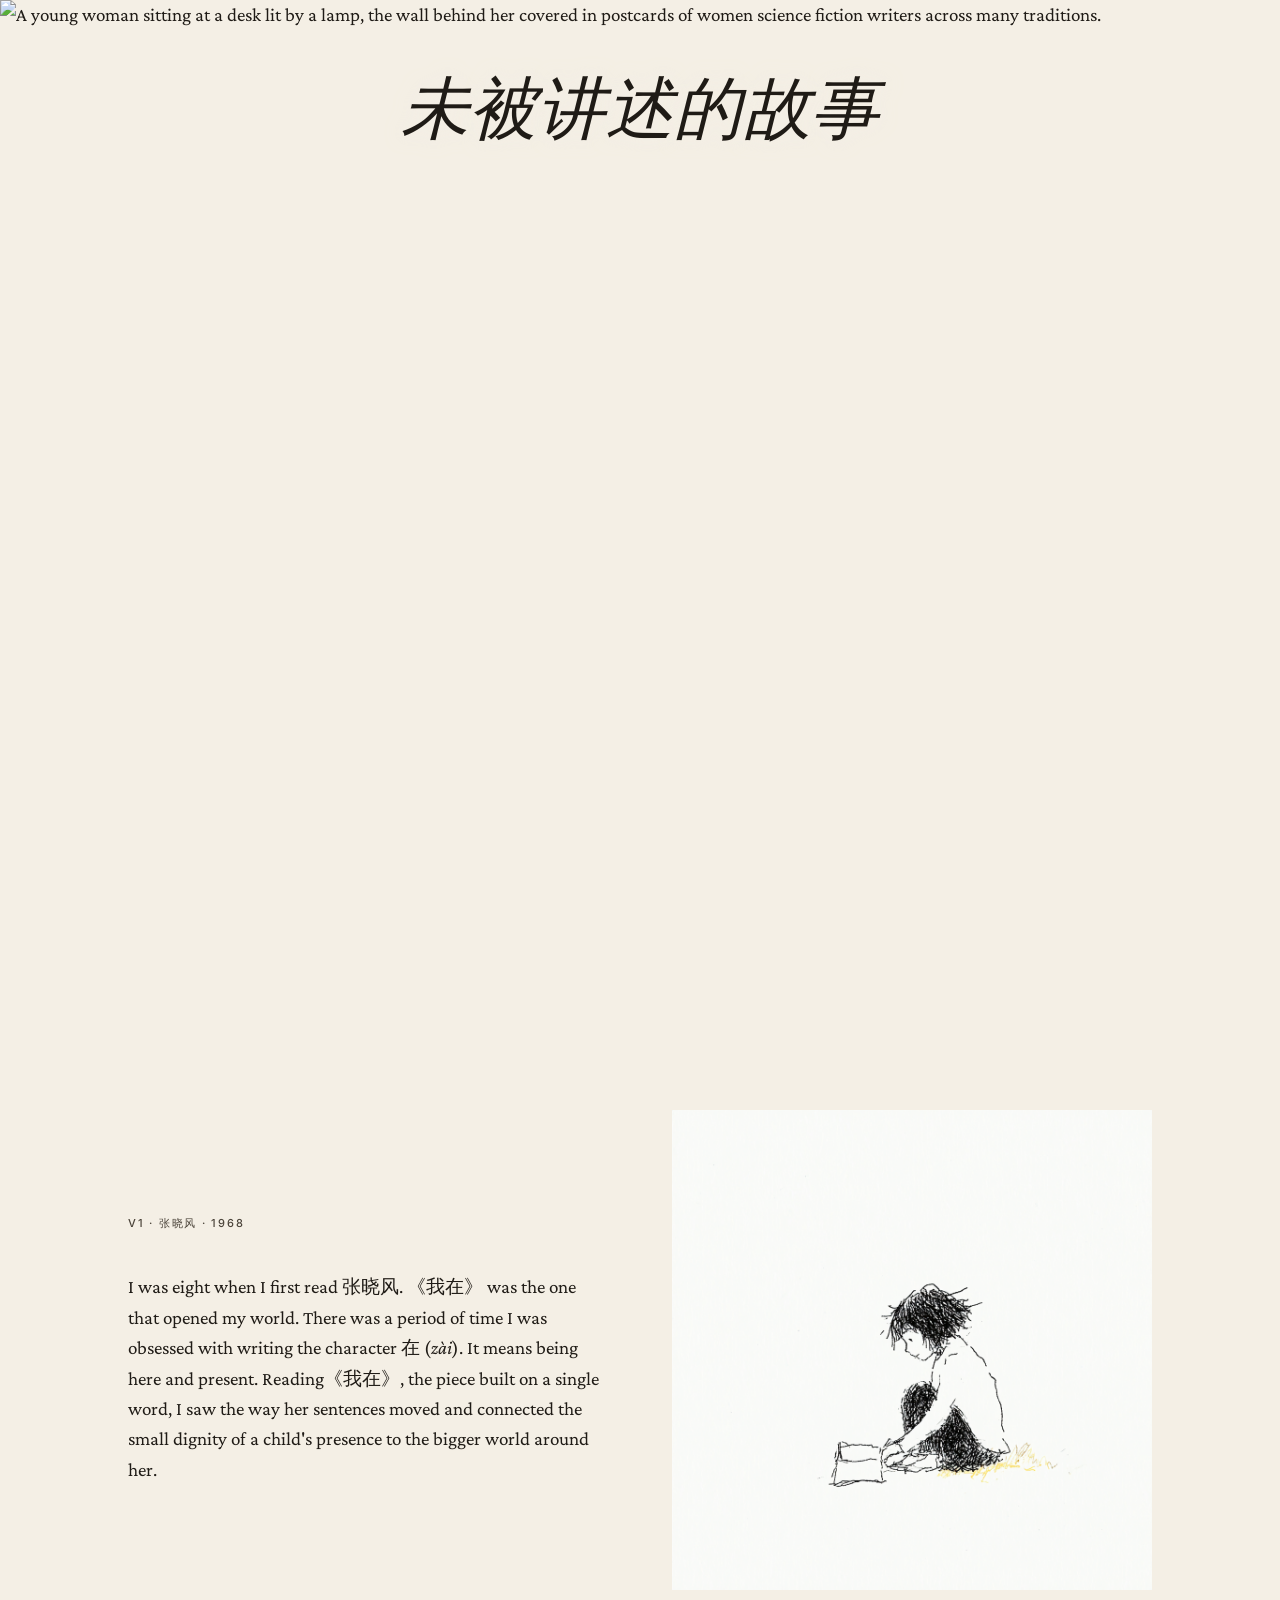
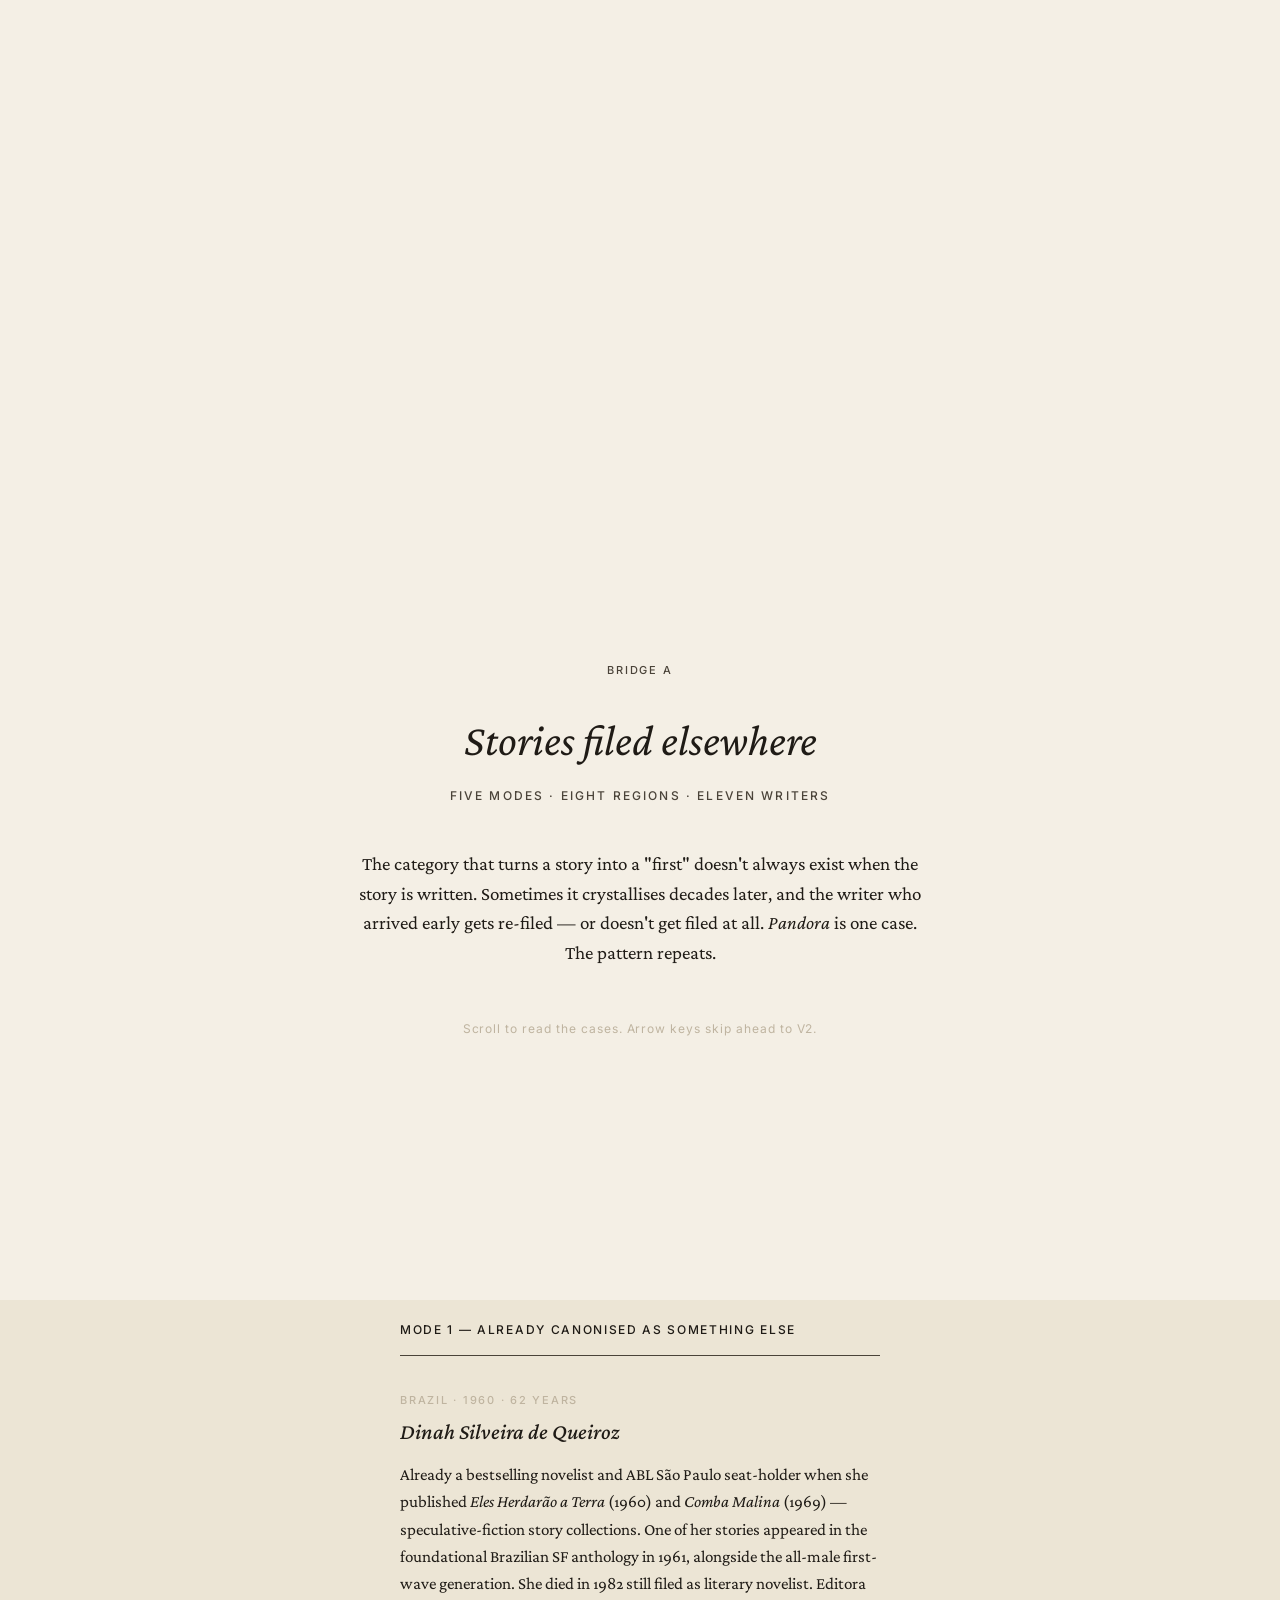
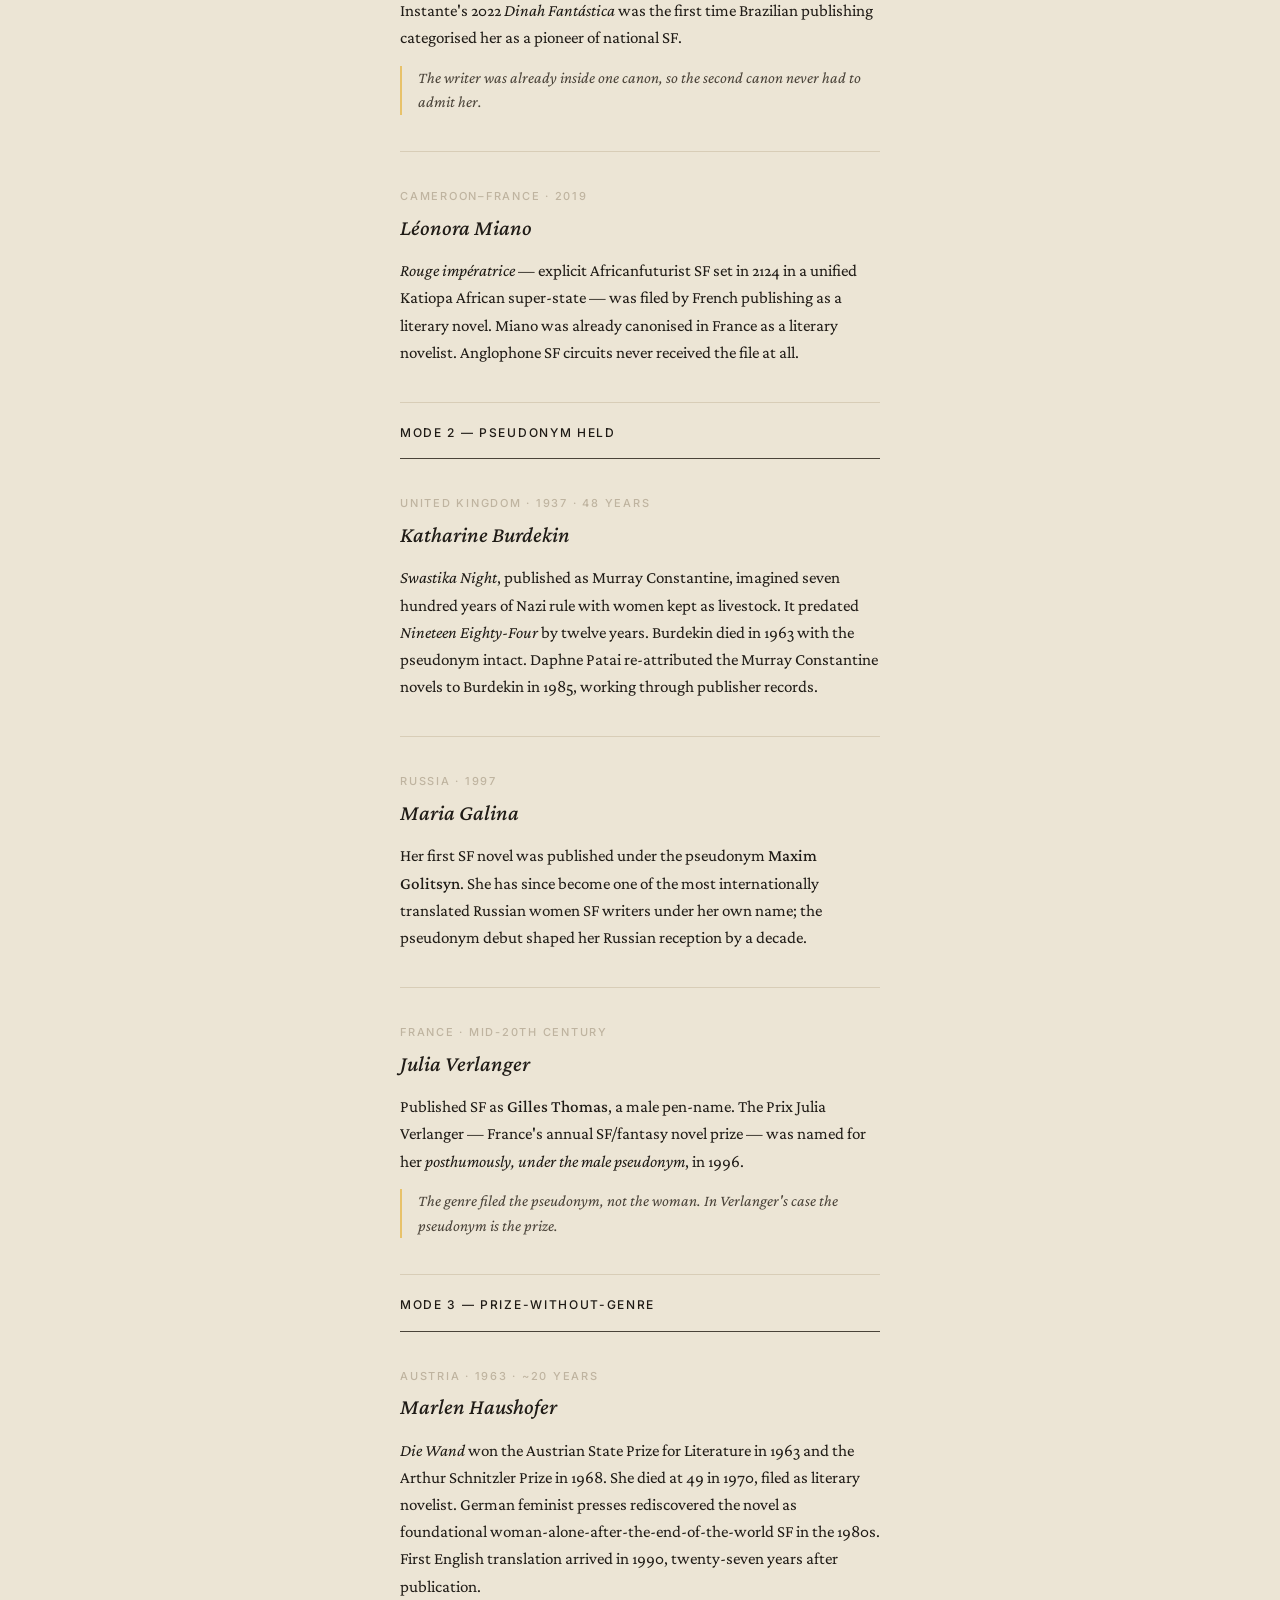
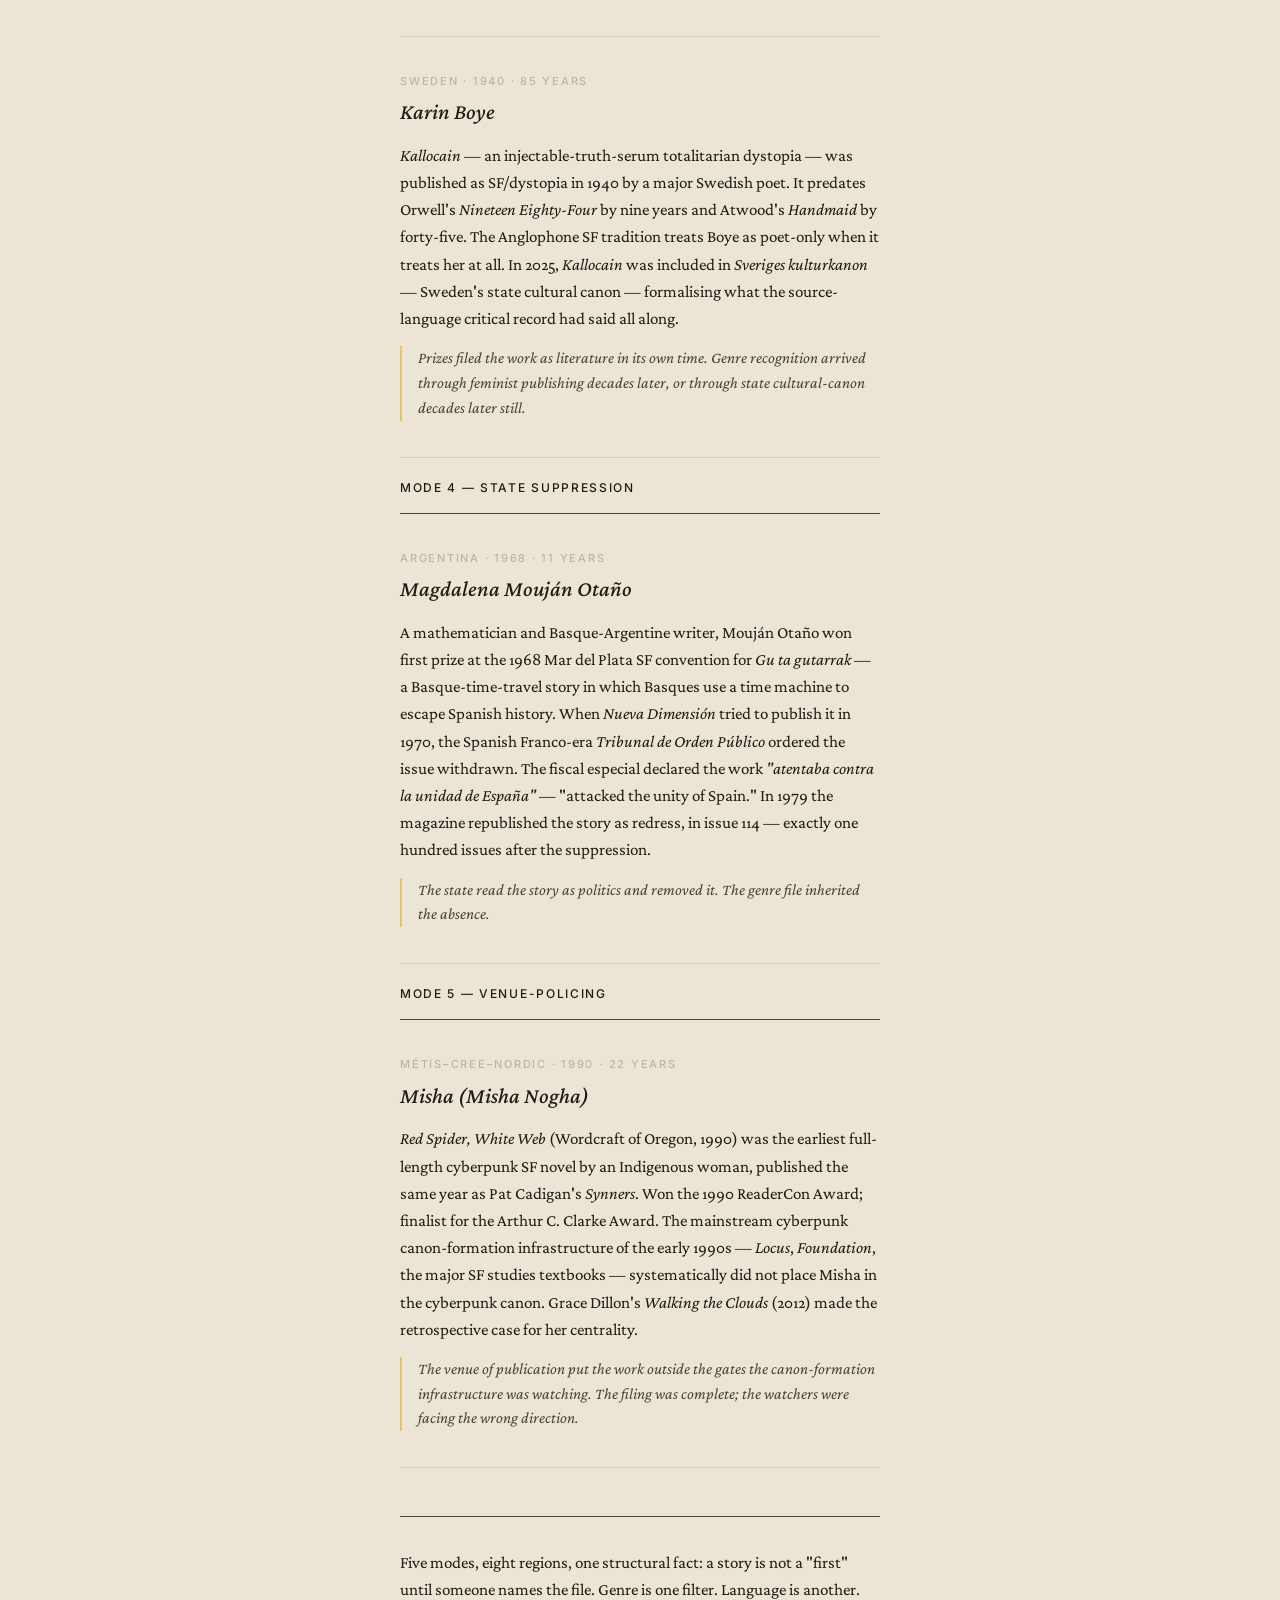
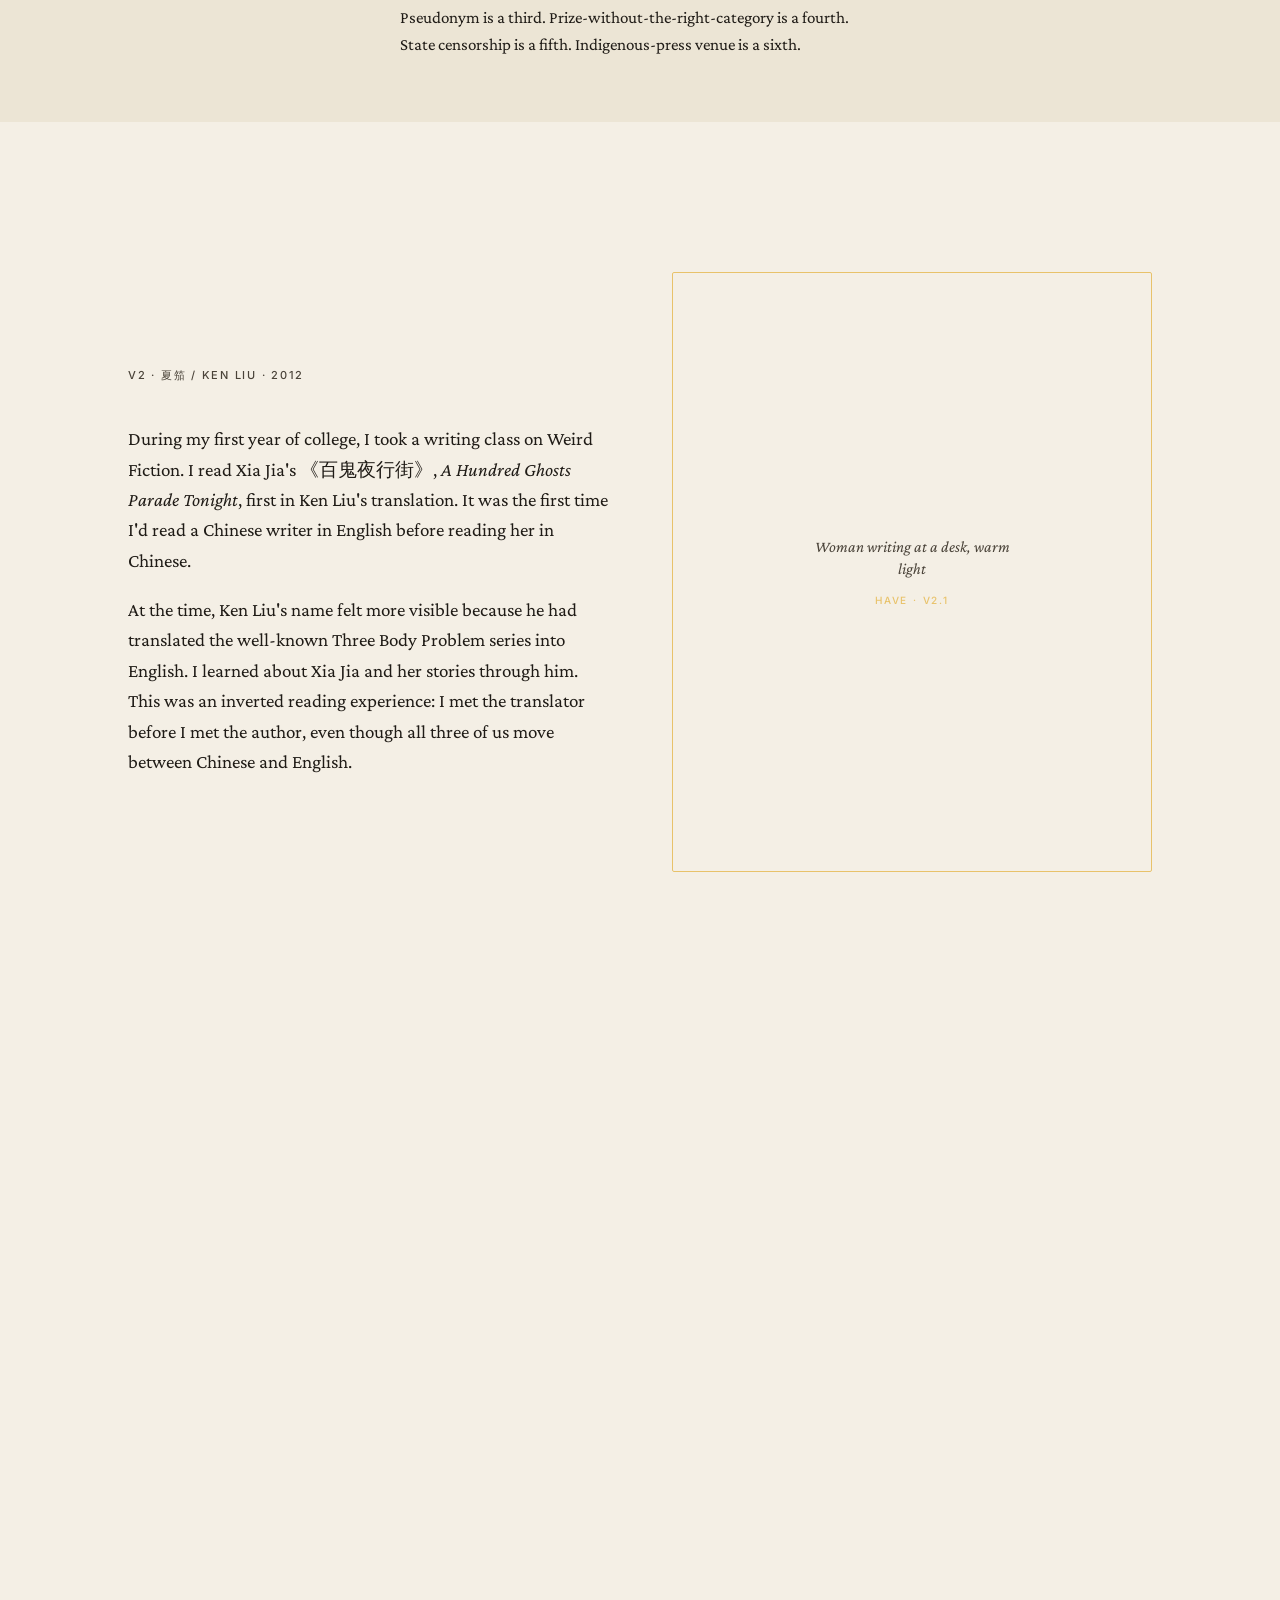
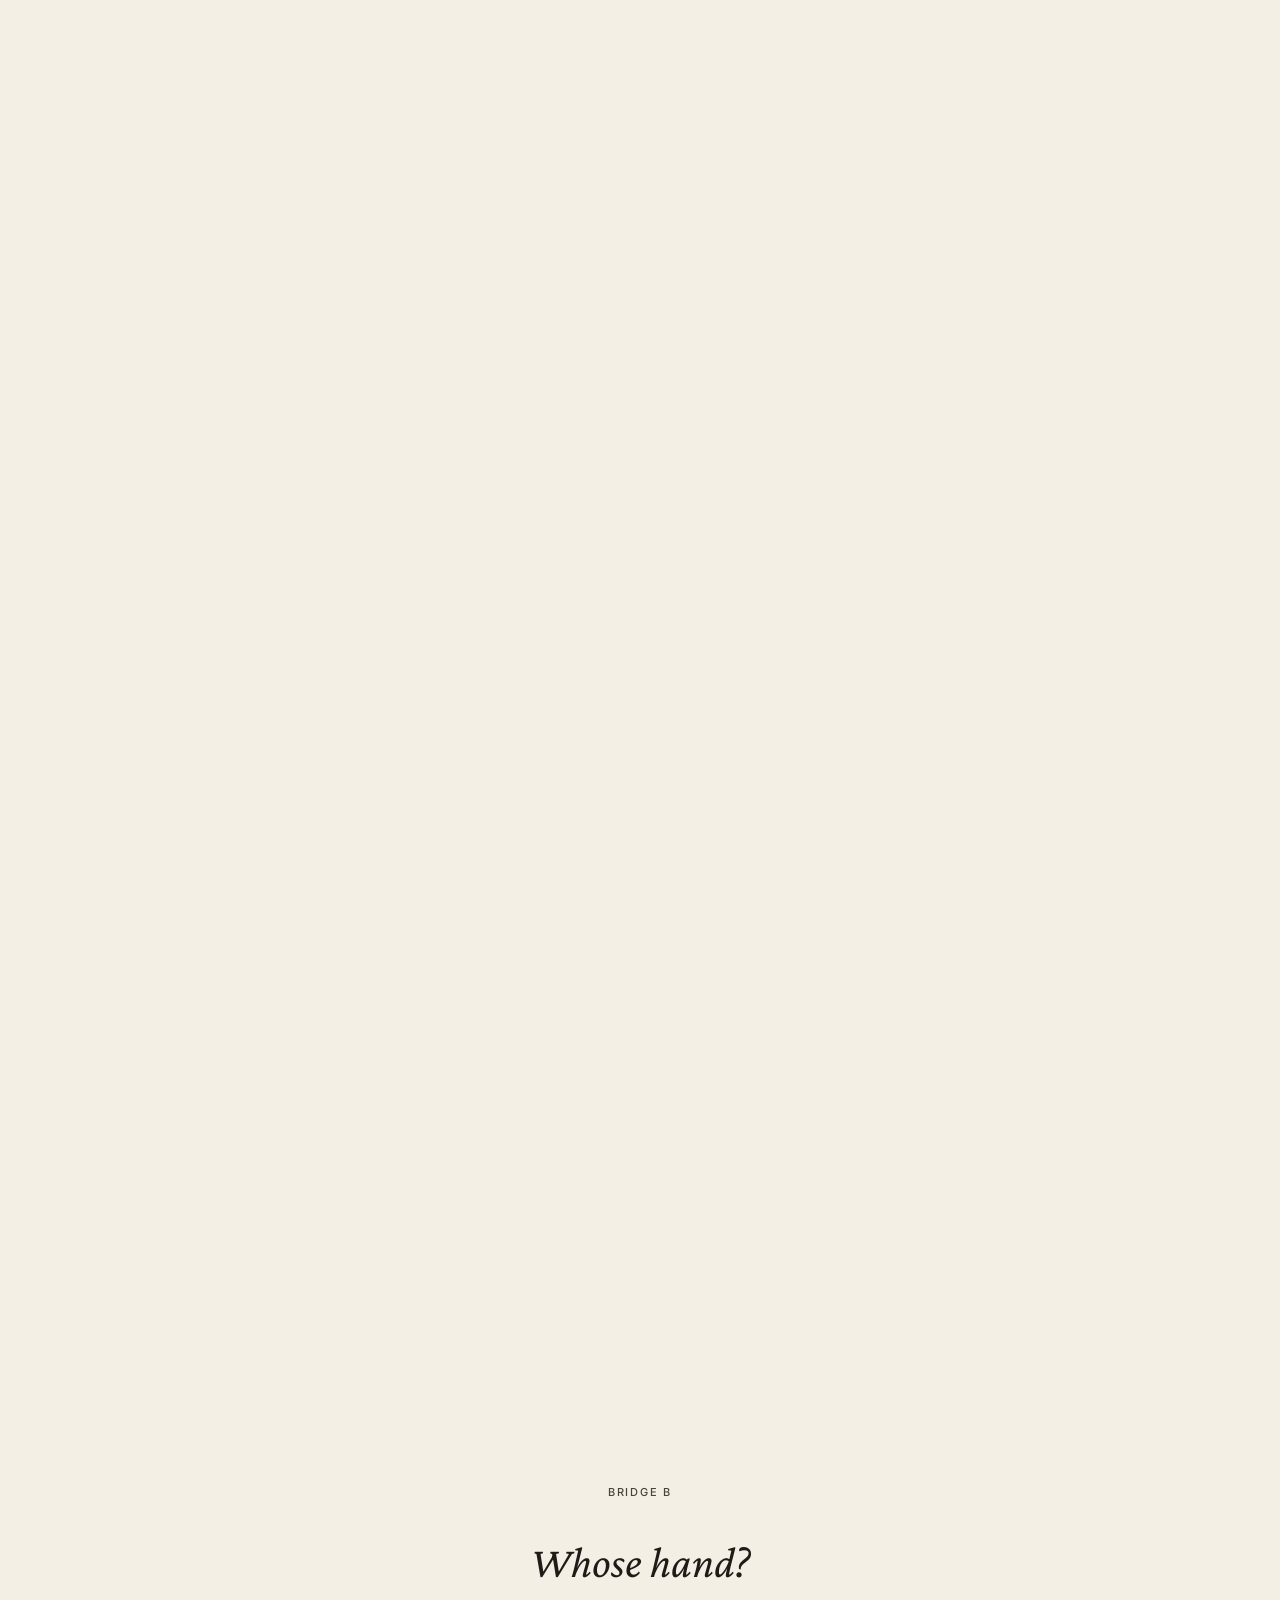
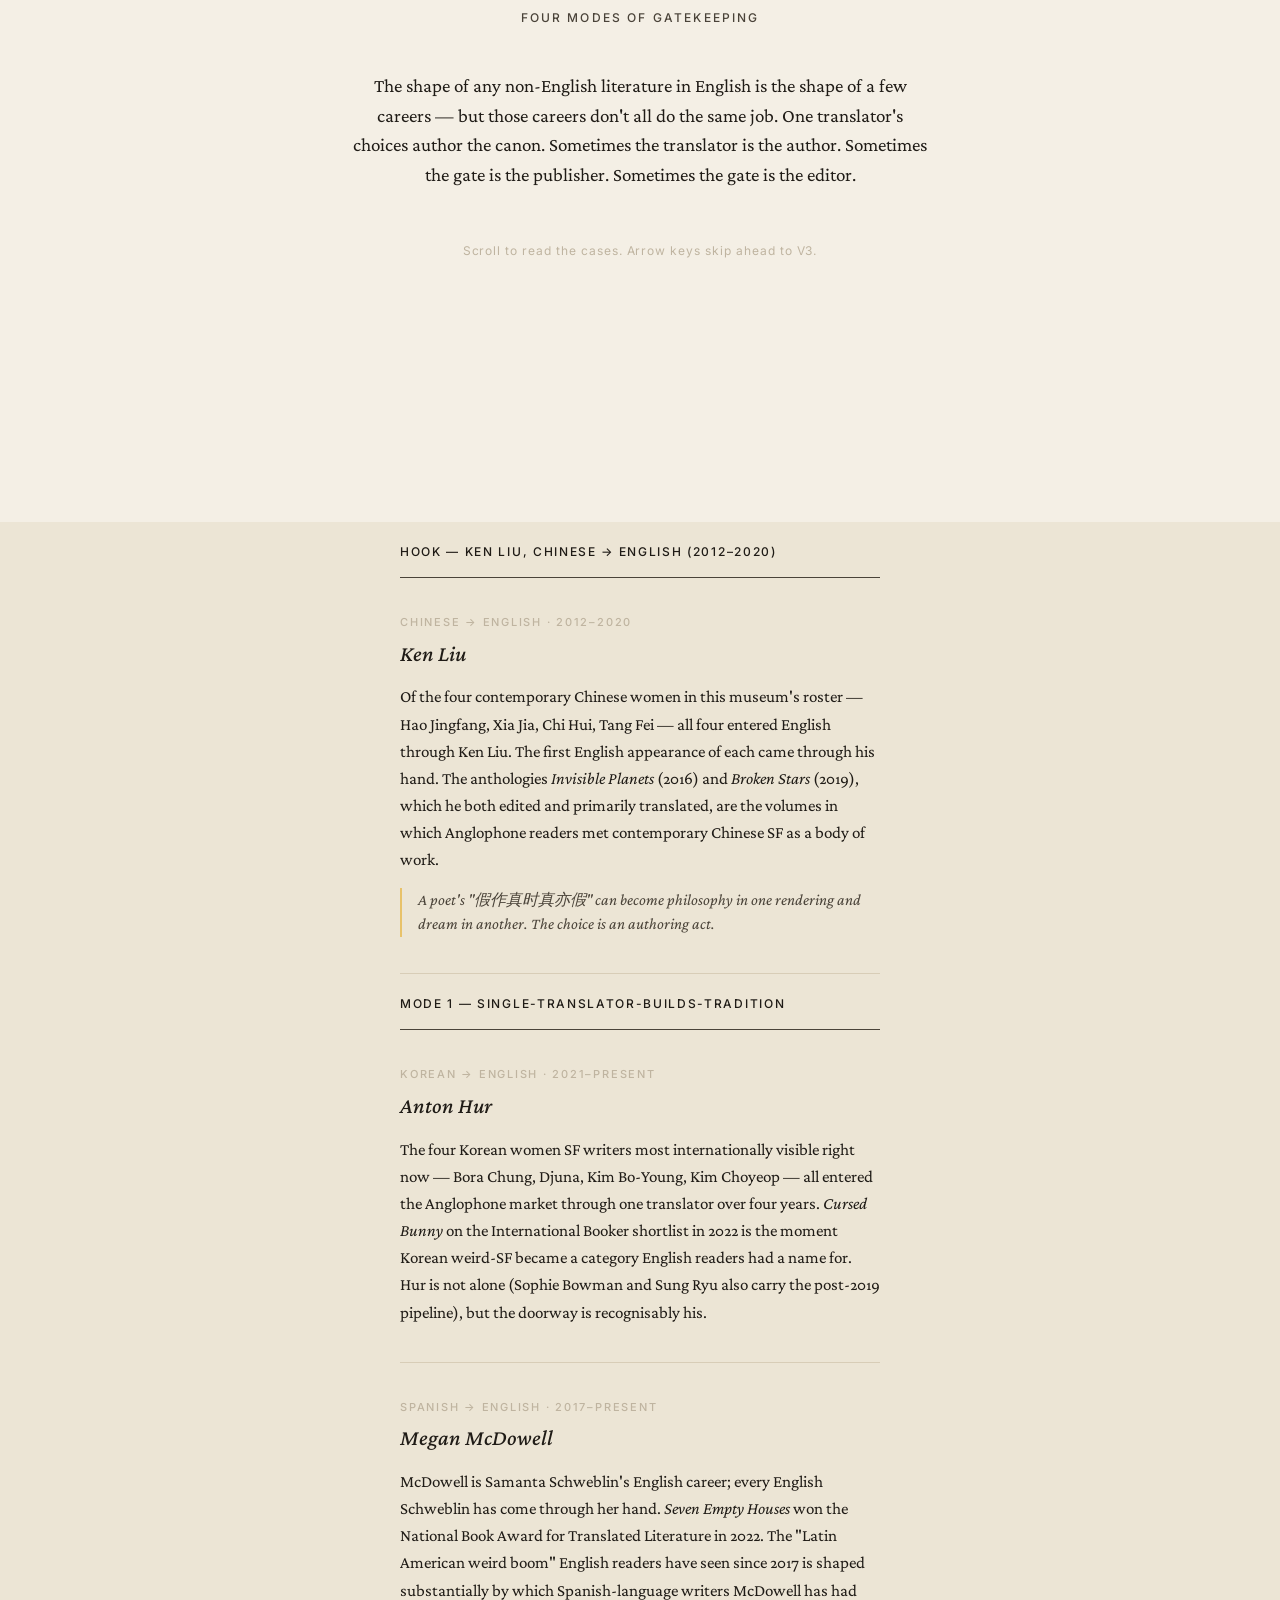
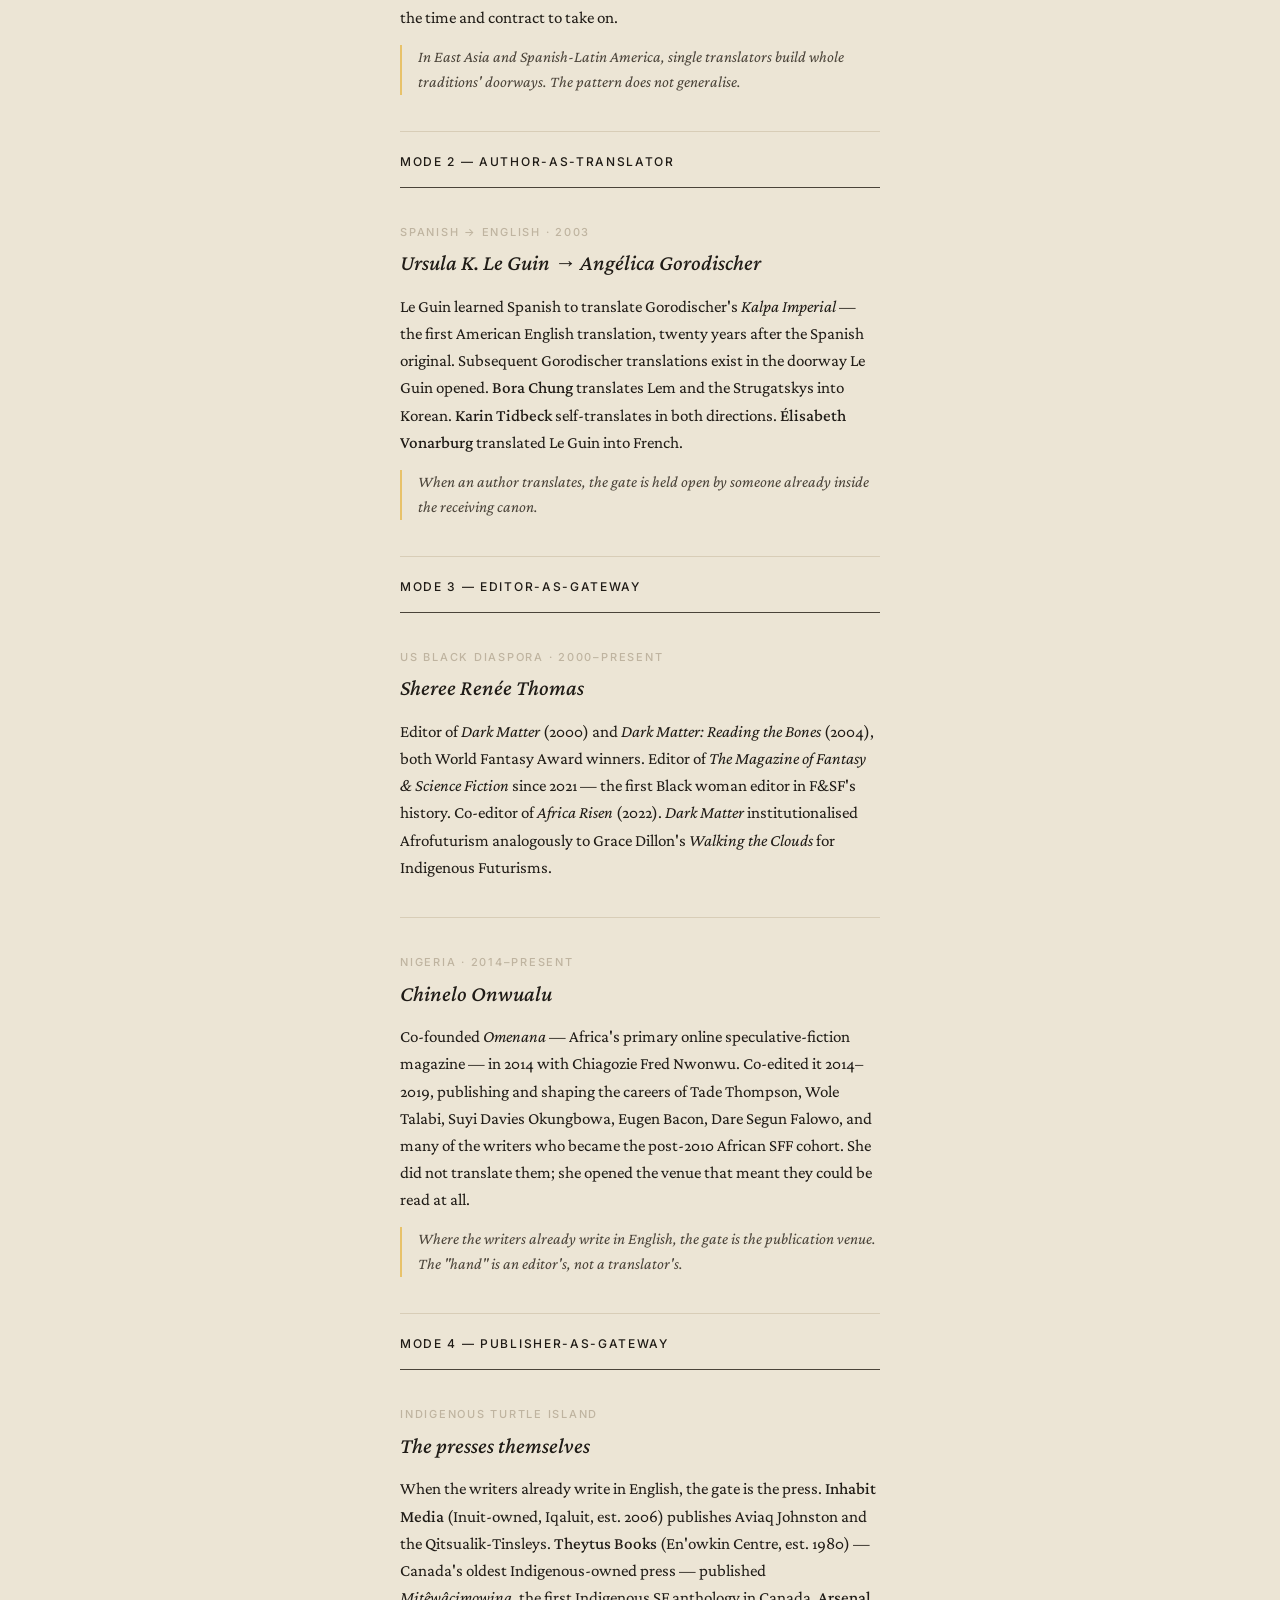
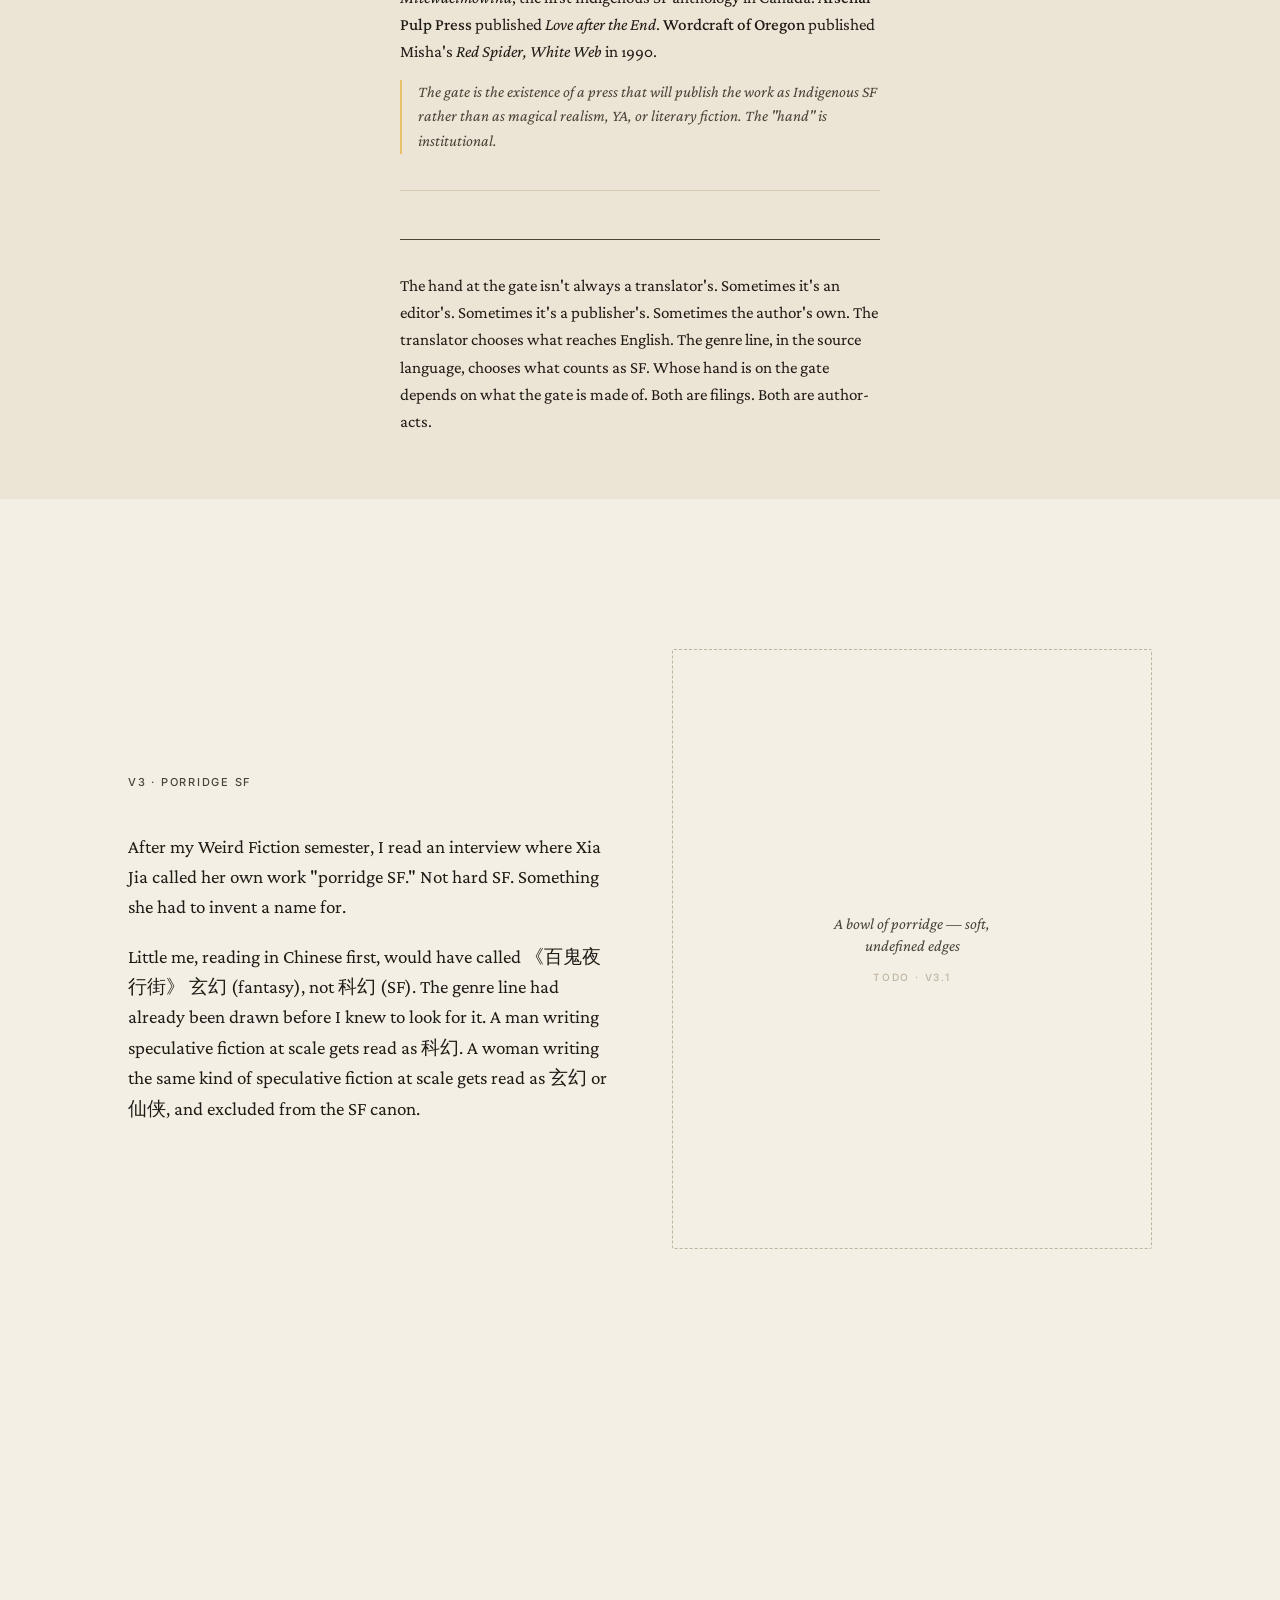
==== commit 157d79bd: "Add doodle-style opening: bg image, language-cycling title, postcard popovers Replaces the placehold" ====
--- a/index.html
+++ b/index.html
@@ -15,22 +15,117 @@
   <!-- ============================================================
        OPENING
        ============================================================ -->
-  <section class="spread" id="s-opening" tabindex="-1">
-    <div class="spread-prose">
-      <p class="plaque">Opening</p>
-      <div class="prose">
-        <p class="lede">This museum begins with what got overlooked.</p>
-        <p>Not with a canon, not with a definition of feminist science fiction, not with a list of who counts. With three reading experiences — a child's, a student's, an adult's — and the small private moment in each one where presence comes into focus. Where a writer who had been there all along becomes visible because the room finally has light in the right corner.</p>
-        <p>The argument, if there is one, is that this is what the tradition does. Feminist SF makes presence visible where it had been overlooked. The form of this site is meant to do the same thing. You are about to walk through the act, not the survey.</p>
-        <p>Begin with Zhang Xiaofeng.</p>
-      </div>
-    </div>
-    <figure class="spread-figure">
-      <div class="placeholder" data-aspect="portrait">
-        <span class="placeholder-subject">Empty room with light through a window</span>
-        <span class="placeholder-tag">TODO · opening</span>
-      </div>
-    </figure>
+  <section class="spread spread-opening" id="s-opening" tabindex="-1">
+    <img class="opening-bg" src="images/open-1.png" alt="A young woman sitting at a desk lit by a lamp, the wall behind her covered in postcards of women science fiction writers across many traditions.">
+
+    <h1 class="opening-title">
+      <span class="opening-title-text" lang="en">the untold stories</span>
+    </h1>
+
+    <div class="opening-postcards">
+      <!-- Hotspot positions are starting estimates over open-1.png; refine
+           in devtools by toggling .show-hotspots on .opening-postcards -->
+
+      <button class="postcard-hotspot" data-author="zhang-xiaofeng" type="button"
+              style="left: 51%; top: 19%; width: 6.5%; height: 10%;"
+              aria-describedby="popover-zhang-xiaofeng">
+        <span class="visually-hidden">Zhang Xiaofeng</span>
+      </button>
+
+      <button class="postcard-hotspot" data-author="xia-jia" type="button"
+              style="left: 60%; top: 14%; width: 5.5%; height: 9%;"
+              aria-describedby="popover-xia-jia">
+        <span class="visually-hidden">Xia Jia</span>
+      </button>
+
+      <button class="postcard-hotspot" data-author="hao-jingfang" type="button"
+              style="left: 67%; top: 9%; width: 5%; height: 8%;"
+              aria-describedby="popover-hao-jingfang">
+        <span class="visually-hidden">Hao Jingfang</span>
+      </button>
+
+      <button class="postcard-hotspot" data-author="bora-chung" type="button"
+              style="left: 75%; top: 13%; width: 5.5%; height: 9%;"
+              aria-describedby="popover-bora-chung">
+        <span class="visually-hidden">Bora Chung</span>
+      </button>
+
+      <button class="postcard-hotspot" data-author="karin-boye" type="button"
+              style="left: 82%; top: 22%; width: 5.5%; height: 9%;"
+              aria-describedby="popover-karin-boye">
+        <span class="visually-hidden">Karin Boye</span>
+      </button>
+
+      <button class="postcard-hotspot" data-author="marlen-haushofer" type="button"
+              style="left: 73%; top: 30%; width: 5.5%; height: 9%;"
+              aria-describedby="popover-marlen-haushofer">
+        <span class="visually-hidden">Marlen Haushofer</span>
+      </button>
+
+      <button class="postcard-hotspot" data-author="leonora-miano" type="button"
+              style="left: 60%; top: 32%; width: 5.5%; height: 9%;"
+              aria-describedby="popover-leonora-miano">
+        <span class="visually-hidden">Léonora Miano</span>
+      </button>
+
+      <button class="postcard-hotspot" data-author="misha-nogha" type="button"
+              style="left: 45%; top: 32%; width: 5.5%; height: 9%;"
+              aria-describedby="popover-misha-nogha">
+        <span class="visually-hidden">Misha Nogha</span>
+      </button>
+
+      <!-- Popovers are siblings; JS positions them next to the hotspot
+           that triggers them. Hidden by default. -->
+
+      <div class="postcard-popover" id="popover-zhang-xiaofeng" role="tooltip">
+        <p class="popover-name" lang="zh-Hant">張曉風 · Zhang Xiaofeng</p>
+        <p class="popover-meta">Taiwan · 1968</p>
+        <p class="popover-intro">Wrote 《潘渡娜》 in 1968 — now recognised as the first piece of Chinese-language science fiction, a year before Le Guin's <em>Left Hand of Darkness</em>. Filed for fifty years as an essayist.</p>
+      </div>
+
+      <div class="postcard-popover" id="popover-xia-jia" role="tooltip">
+        <p class="popover-name" lang="zh-Hans">夏笳 · Xia Jia</p>
+        <p class="popover-meta">China · 2010s–present</p>
+        <p class="popover-intro">Coined "porridge SF" to describe her own work — speculative writing that doesn't fit hard SF or fantasy. Translated into English by Ken Liu.</p>
+      </div>
+
+      <div class="postcard-popover" id="popover-hao-jingfang" role="tooltip">
+        <p class="popover-name" lang="zh-Hans">郝景芳 · Hao Jingfang</p>
+        <p class="popover-meta">China · 2016</p>
+        <p class="popover-intro">Won the Hugo Award for Best Novelette for <em>Folding Beijing</em> in 2016, also via Ken Liu's translation. Her novel <em>Vagabonds</em> appeared in English in 2020.</p>
+      </div>
+
+      <div class="postcard-popover" id="popover-bora-chung" role="tooltip">
+        <p class="popover-name" lang="ko">정보라 · Bora Chung</p>
+        <p class="popover-meta">Korea · 2021</p>
+        <p class="popover-intro"><em>Cursed Bunny</em> shortlisted for the International Booker in 2022 — the moment Korean weird-SF became a category English readers had a name for. Translated by Anton Hur.</p>
+      </div>
+
+      <div class="postcard-popover" id="popover-karin-boye" role="tooltip">
+        <p class="popover-name">Karin Boye</p>
+        <p class="popover-meta">Sweden · 1940</p>
+        <p class="popover-intro">Published <em>Kallocain</em> — an injectable-truth-serum dystopia — nine years before Orwell's <em>Nineteen Eighty-Four</em>. Included in Sweden's national cultural canon in 2025, eighty-five years late.</p>
+      </div>
+
+      <div class="postcard-popover" id="popover-marlen-haushofer" role="tooltip">
+        <p class="popover-name">Marlen Haushofer</p>
+        <p class="popover-meta">Austria · 1963</p>
+        <p class="popover-intro"><em>Die Wand</em> — a foundational woman-alone-after-the-end-of-the-world novel. Won the Austrian State Prize for Literature; rediscovered as SF by feminist presses two decades later.</p>
+      </div>
+
+      <div class="postcard-popover" id="popover-leonora-miano" role="tooltip">
+        <p class="popover-name">Léonora Miano</p>
+        <p class="popover-meta">Cameroon–France · 2019</p>
+        <p class="popover-intro"><em>Rouge impératrice</em> — explicit Africanfuturist SF set in 2124 in a unified Katiopa African super-state. French publishing filed it as a literary novel.</p>
+      </div>
+
+      <div class="postcard-popover" id="popover-misha-nogha" role="tooltip">
+        <p class="popover-name">Misha (Misha Nogha)</p>
+        <p class="popover-meta">Métis–Cree–Nordic · 1990</p>
+        <p class="popover-intro"><em>Red Spider, White Web</em> — the earliest full-length cyberpunk SF novel by an Indigenous woman. Reviewed in Indigenous-press venues, missed by the cyberpunk canon for twenty-two years.</p>
+      </div>
+
+    </div>
   </section>
 
   <!-- ============================================================
--- a/styles.css
+++ b/styles.css
@@ -9,7 +9,7 @@
   --warm: #E8C26A;
   --measure: 34rem;
   --measure-bridge: 30rem;
-  --serif: 'Crimson Pro', Georgia, 'Songti SC', 'Songti TC', 'Source Han Serif TC', 'Noto Serif TC', serif;
+  --serif: 'Crimson Pro', Georgia, 'Songti SC', 'Songti TC', 'Hiragino Mincho ProN', 'Yu Mincho', 'Apple SD Gothic Neo', 'Nanum Myeongjo', 'Source Han Serif TC', 'Noto Serif TC', serif;
   --sans: 'Inter', -apple-system, system-ui, sans-serif;
 }
 
@@ -625,6 +625,203 @@
 }
 
 /* =====================================================================
+   OPENING — full-bleed background, language-cycling title, postcard
+   hover popovers. Overrides .spread's grid layout while keeping the
+   .spread class so existing arrow-key nav targets the opening.
+   ===================================================================== */
+
+.spread-opening {
+  display: block;
+  padding: 0;
+  position: relative;
+  overflow: hidden;
+  height: 100vh;
+  min-height: 100vh;
+}
+
+.opening-bg {
+  position: absolute;
+  inset: 0;
+  width: 100%;
+  height: 100%;
+  object-fit: cover;
+  object-position: center center;
+  user-select: none;
+  -webkit-user-drag: none;
+  pointer-events: none;
+  z-index: 0;
+}
+
+.opening-title {
+  position: absolute;
+  top: 8%;
+  left: 50%;
+  transform: translateX(-50%);
+  z-index: 2;
+  margin: 0;
+  padding: 0 1rem;
+  text-align: center;
+  font-family: var(--serif);
+  font-style: italic;
+  font-weight: 400;
+  font-size: clamp(2rem, 5.5vw, 4.25rem);
+  line-height: 1.1;
+  letter-spacing: 0.005em;
+  color: var(--ink);
+  text-shadow:
+    0 0 18px rgba(244, 239, 229, 0.55),
+    0 1px 2px rgba(244, 239, 229, 0.6);
+  white-space: nowrap;
+  pointer-events: auto;
+}
+
+.opening-title-text {
+  display: inline-block;
+  transition: opacity 400ms ease-out, transform 400ms ease-out;
+}
+
+.opening-title-text.is-fading {
+  opacity: 0;
+  transform: translateY(-6px);
+}
+
+.opening-postcards {
+  position: absolute;
+  inset: 0;
+  z-index: 1;
+  pointer-events: none;
+}
+
+/* Children of .opening-postcards re-enable pointer events individually */
+.postcard-hotspot,
+.postcard-popover {
+  pointer-events: auto;
+}
+
+.postcard-hotspot {
+  position: absolute;
+  background: transparent;
+  border: 1.5px solid transparent;
+  border-radius: 2px;
+  padding: 0;
+  margin: 0;
+  cursor: pointer;
+  transition: border-color 220ms ease-out, box-shadow 220ms ease-out;
+  outline: none;
+}
+
+.postcard-hotspot:hover,
+.postcard-hotspot:focus-visible,
+.postcard-hotspot.is-active {
+  border-color: var(--warm);
+  box-shadow: 0 0 0 3px rgba(232, 194, 106, 0.25);
+}
+
+/* Debug helper: add class="show-hotspots" on .opening-postcards in
+   devtools to make all hotspots visible while refining positions */
+.opening-postcards.show-hotspots .postcard-hotspot {
+  border-color: rgba(232, 194, 106, 0.8);
+  background: rgba(232, 194, 106, 0.15);
+}
+
+.postcard-popover {
+  position: absolute;
+  top: 0;
+  left: 0;
+  z-index: 5;
+  width: 18rem;
+  max-width: calc(100vw - 2rem);
+  background: var(--paper);
+  color: var(--ink);
+  border: 1px solid var(--rule);
+  border-radius: 4px;
+  padding: 1rem 1.125rem;
+  box-shadow: 0 12px 32px rgba(31, 27, 22, 0.18), 0 2px 6px rgba(31, 27, 22, 0.08);
+  font-family: var(--serif);
+  font-size: 0.9375rem;
+  line-height: 1.5;
+  opacity: 0;
+  transform: translateY(4px);
+  transition: opacity 220ms ease-out, transform 220ms ease-out;
+  pointer-events: none;
+  visibility: hidden;
+}
+
+.postcard-popover.is-visible {
+  opacity: 1;
+  transform: translateY(0);
+  pointer-events: auto;
+  visibility: visible;
+}
+
+.popover-name {
+  margin: 0 0 0.25rem;
+  font-size: 1.0625rem;
+  font-weight: 500;
+  font-style: italic;
+  color: var(--ink);
+}
+
+.popover-meta {
+  margin: 0 0 0.625rem;
+  font-family: var(--sans);
+  font-size: 0.6875rem;
+  font-weight: 500;
+  letter-spacing: 0.14em;
+  text-transform: uppercase;
+  color: var(--ink-soft);
+}
+
+.popover-intro {
+  margin: 0;
+  font-size: 0.9375rem;
+  line-height: 1.5;
+  color: var(--ink);
+}
+
+/* Visually hidden utility — accessible names for hotspot buttons */
+.visually-hidden {
+  position: absolute;
+  width: 1px;
+  height: 1px;
+  padding: 0;
+  margin: -1px;
+  overflow: hidden;
+  clip: rect(0, 0, 0, 0);
+  white-space: nowrap;
+  border: 0;
+}
+
+/* Mobile adjustments for the opening */
+@media (max-width: 800px) {
+  .opening-title {
+    top: 6%;
+    font-size: clamp(1.625rem, 7vw, 2.5rem);
+    white-space: normal;
+    max-width: 90vw;
+  }
+
+  .postcard-popover {
+    width: 16rem;
+    font-size: 0.875rem;
+  }
+}
+
+/* Reduced-motion: title doesn't transition */
+@media (prefers-reduced-motion: reduce) {
+  .opening-title-text {
+    transition: none;
+  }
+  .opening-title-text.is-fading {
+    opacity: 1;
+    transform: none;
+  }
+  .postcard-popover {
+    transition: none;
+  }
+}
+
+/* =====================================================================
    FOCUS STATES — for keyboard navigation
    ===================================================================== */
 
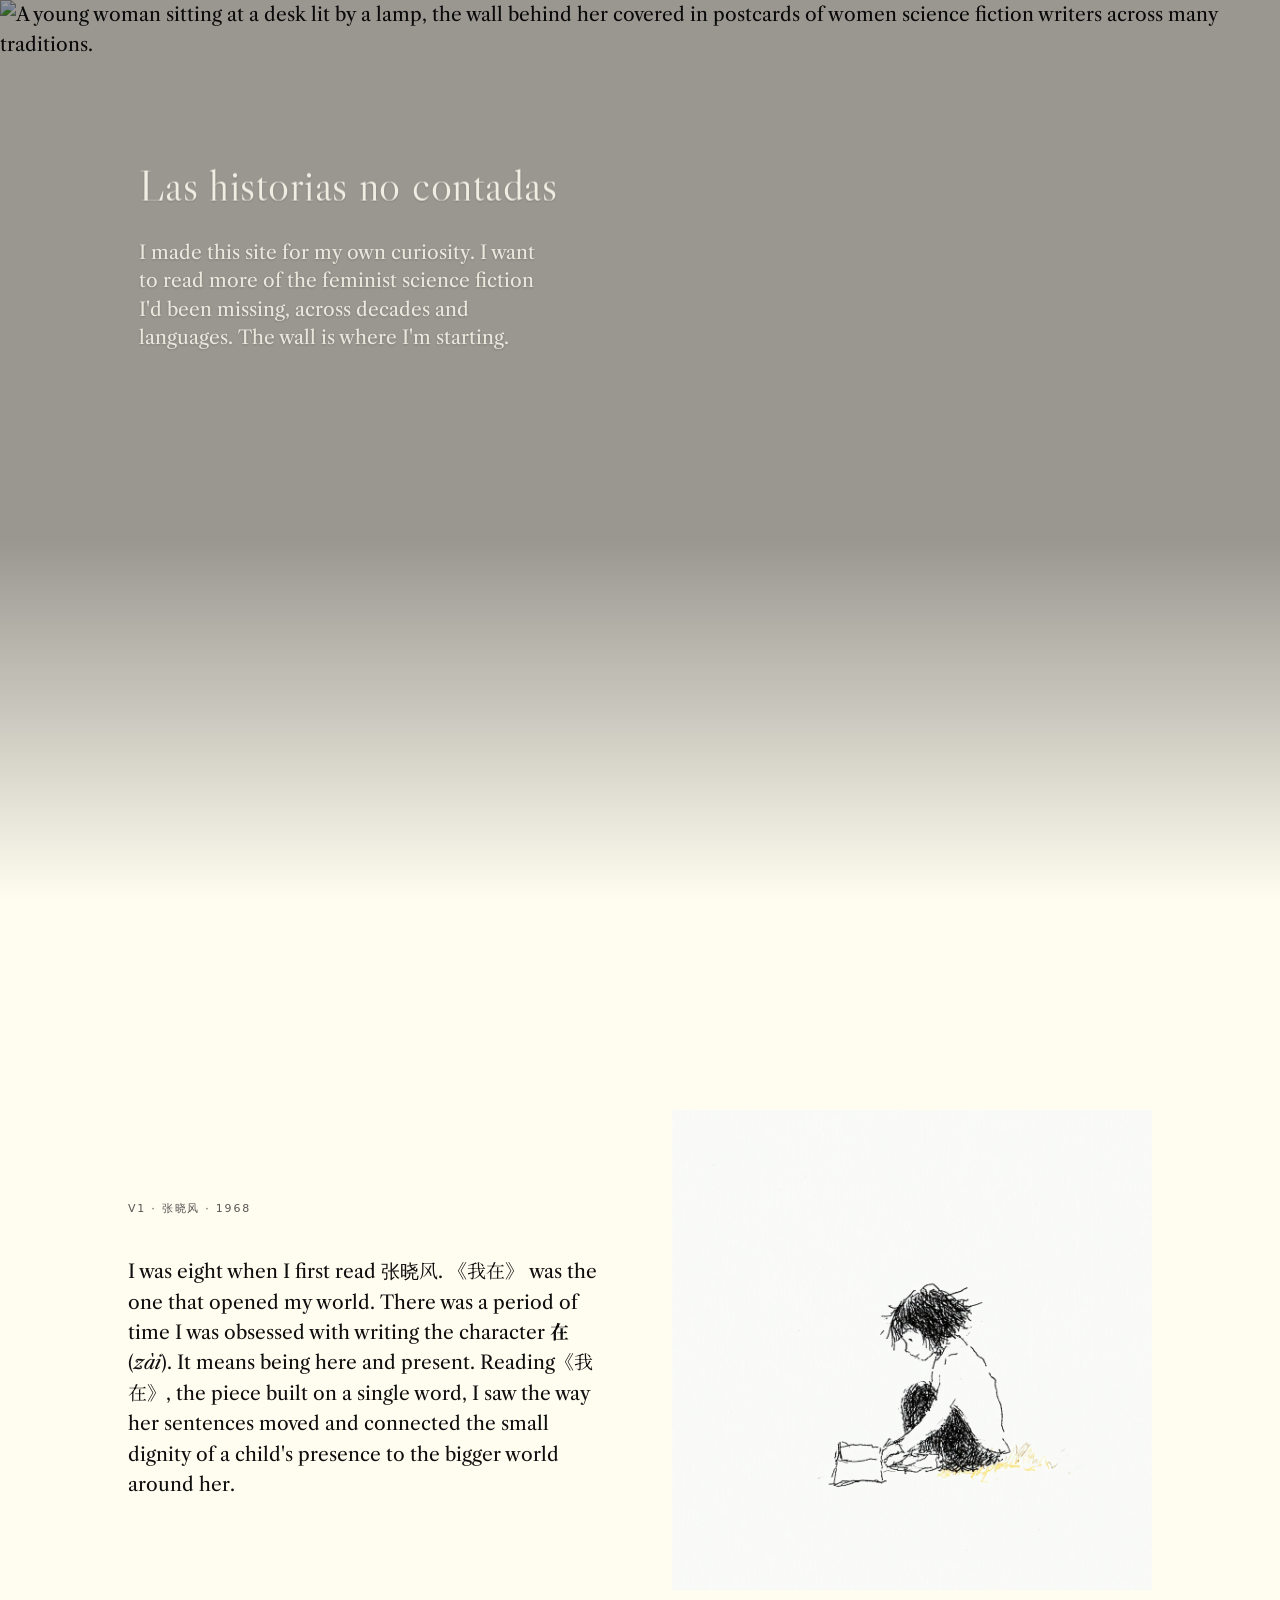
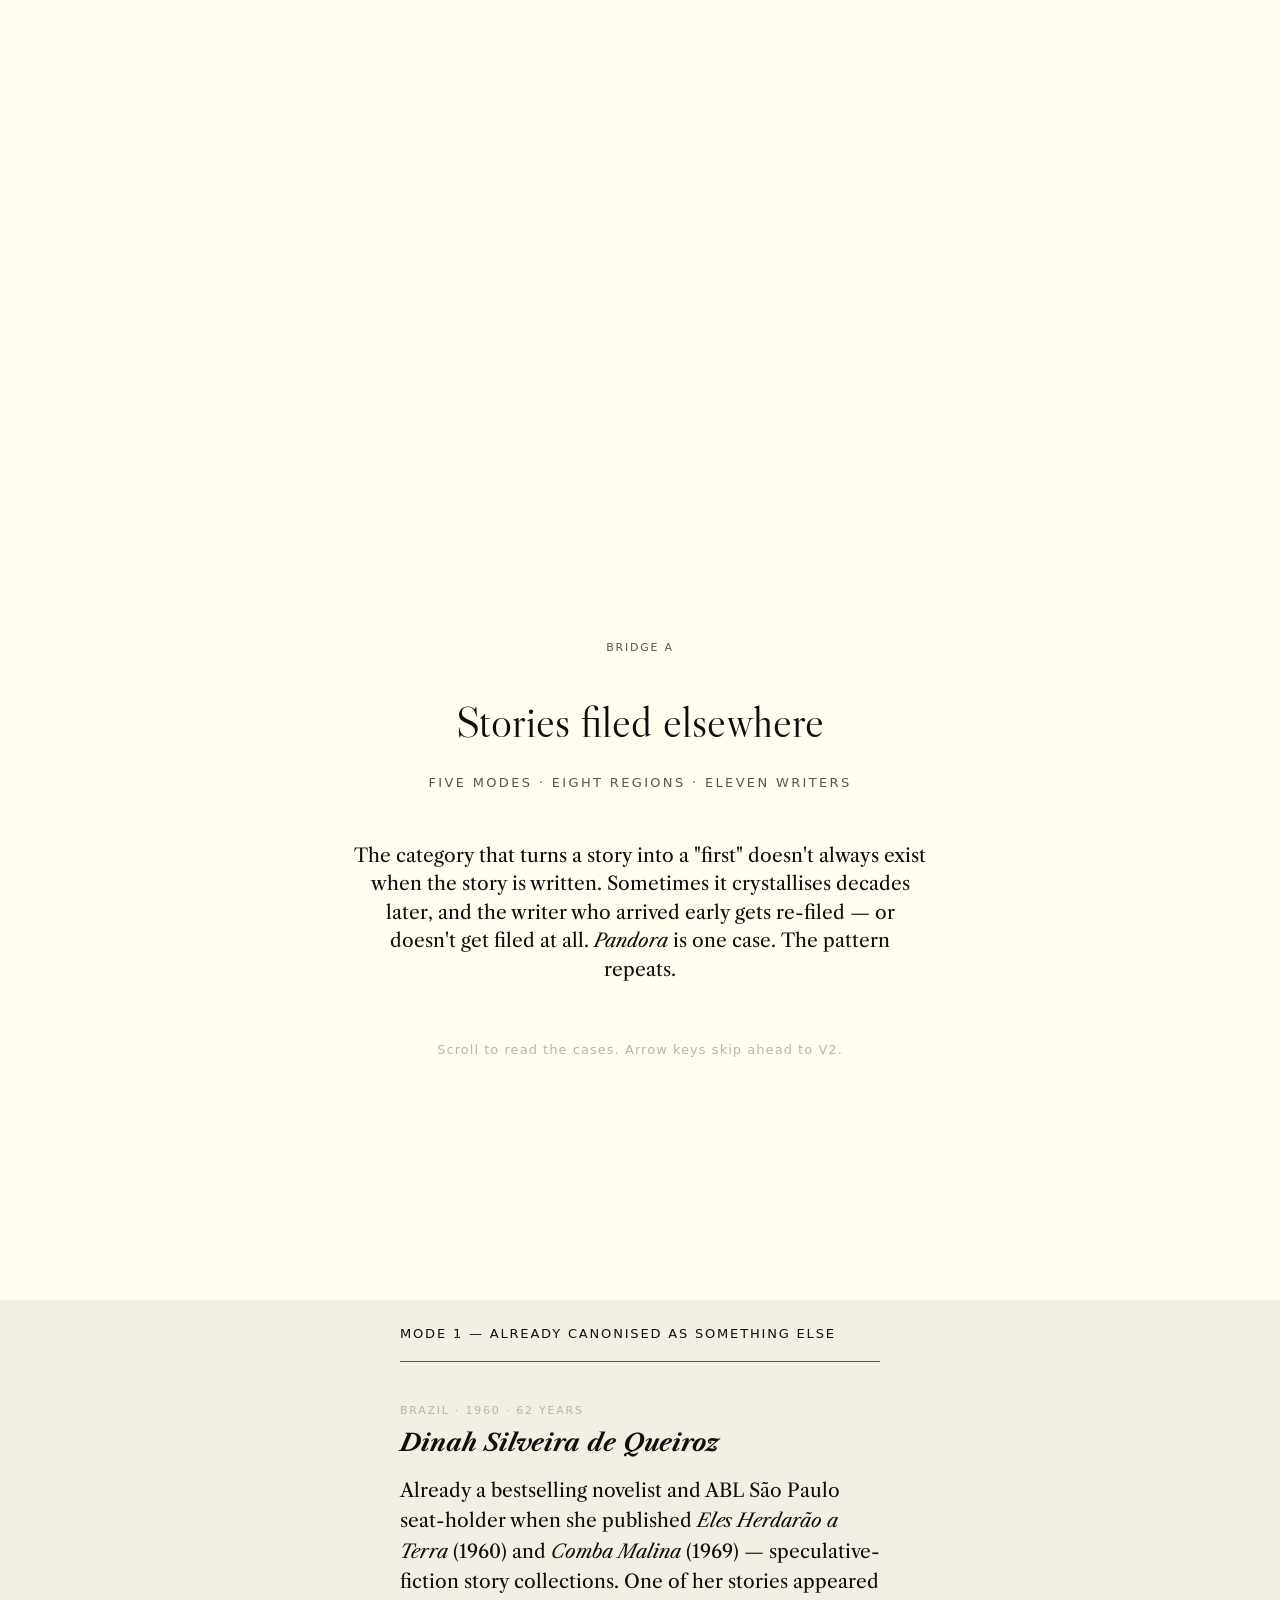
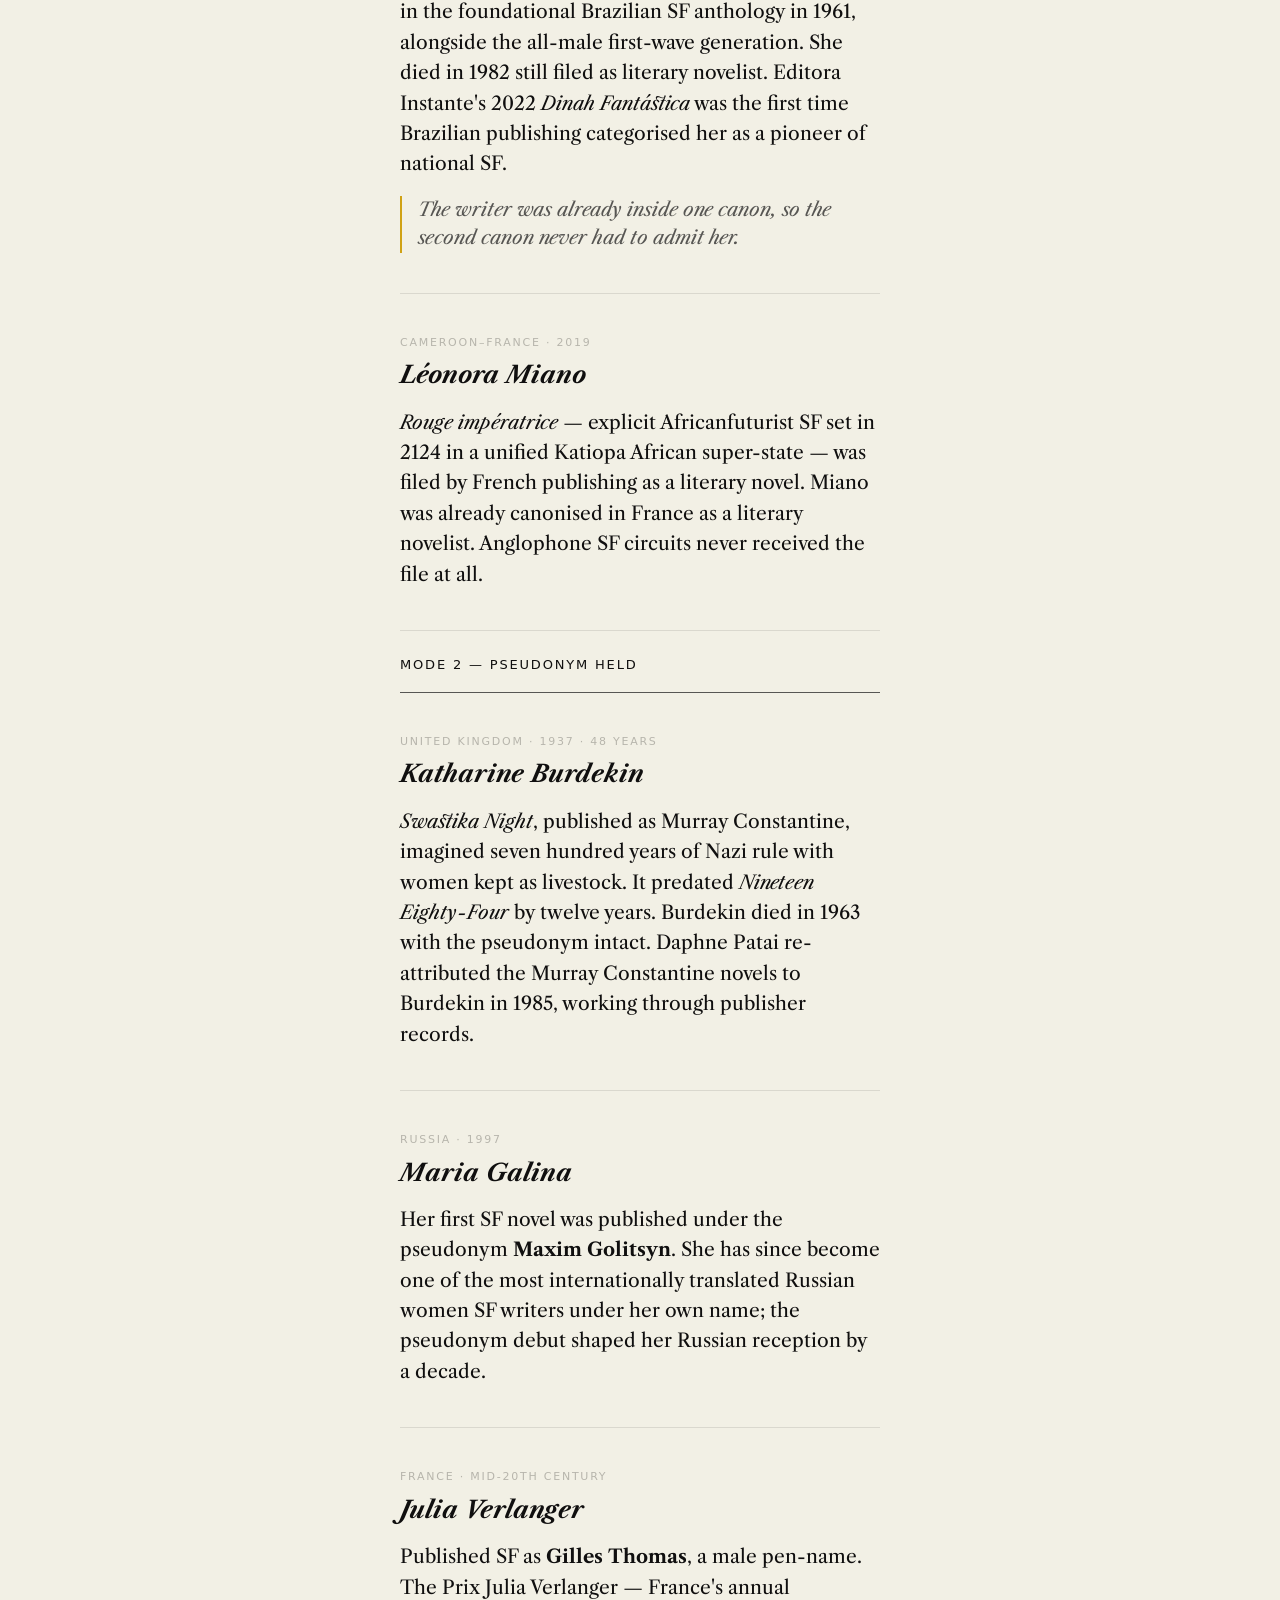
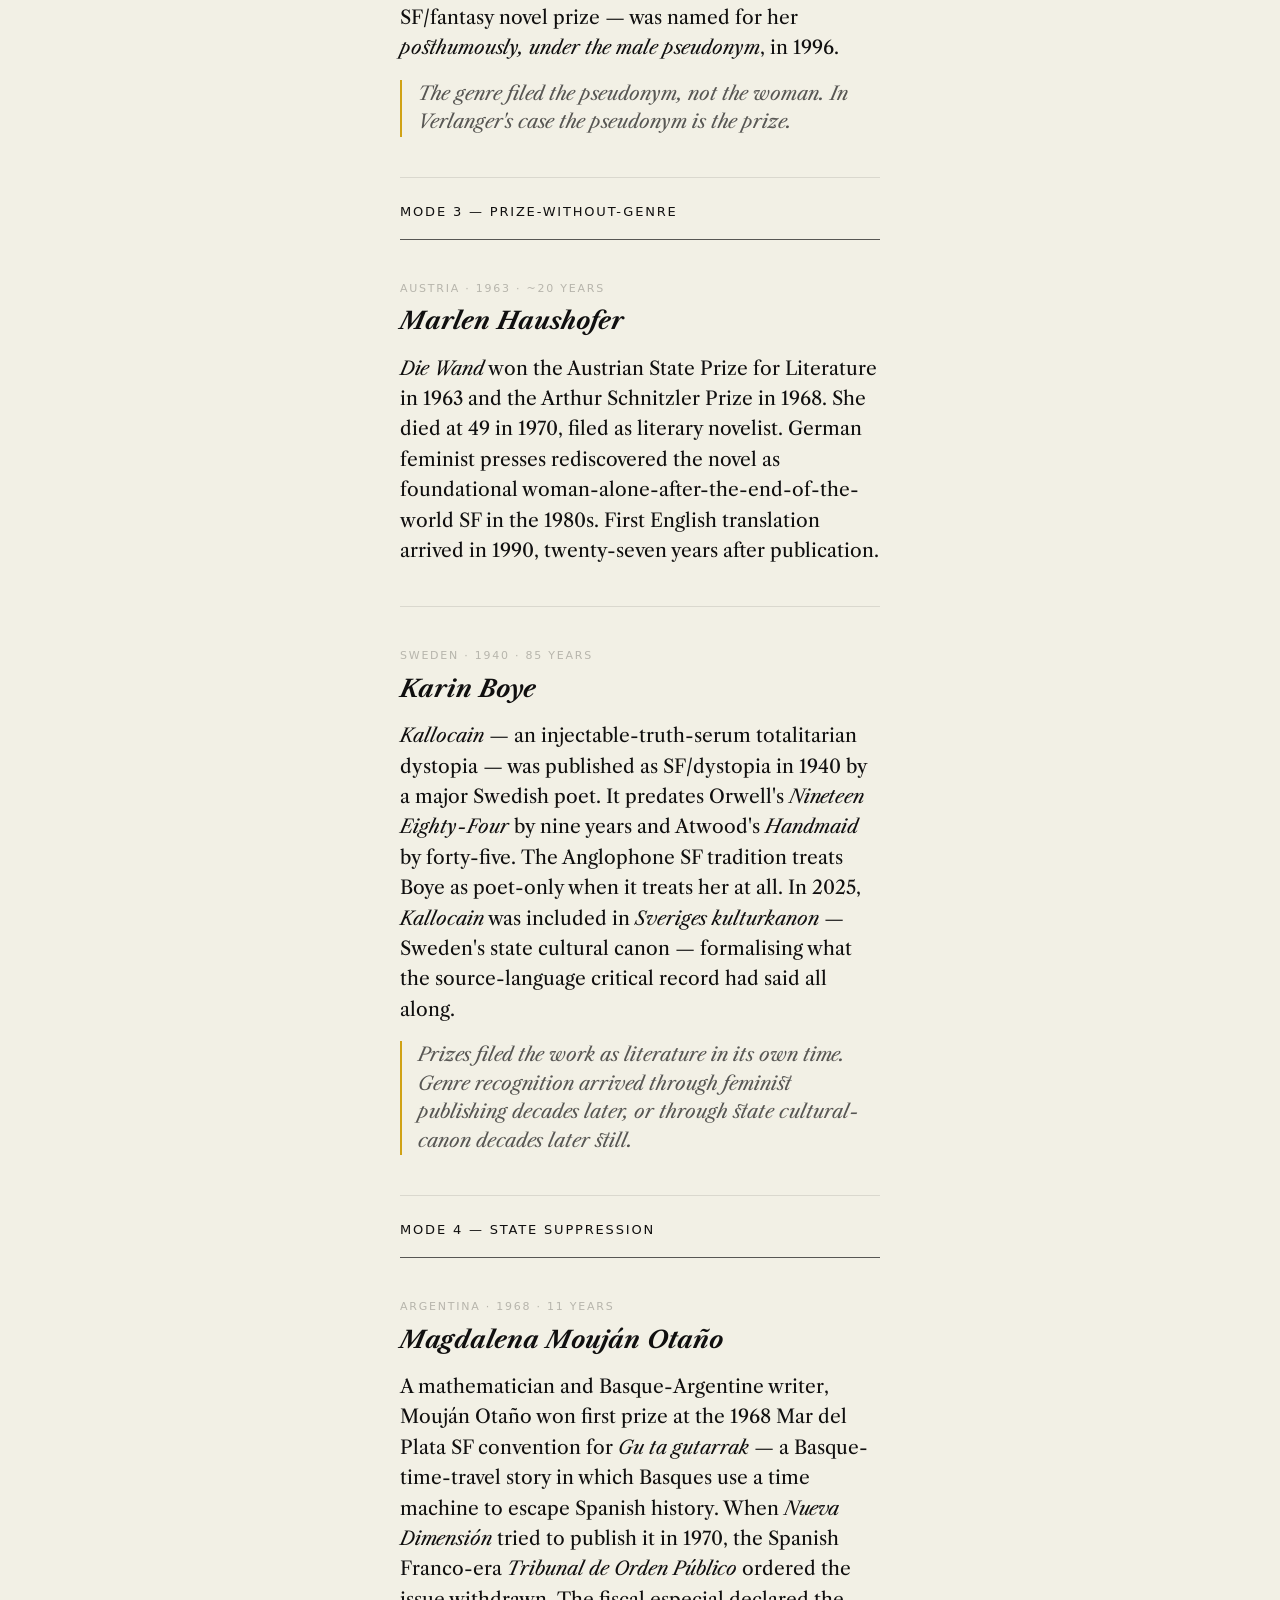
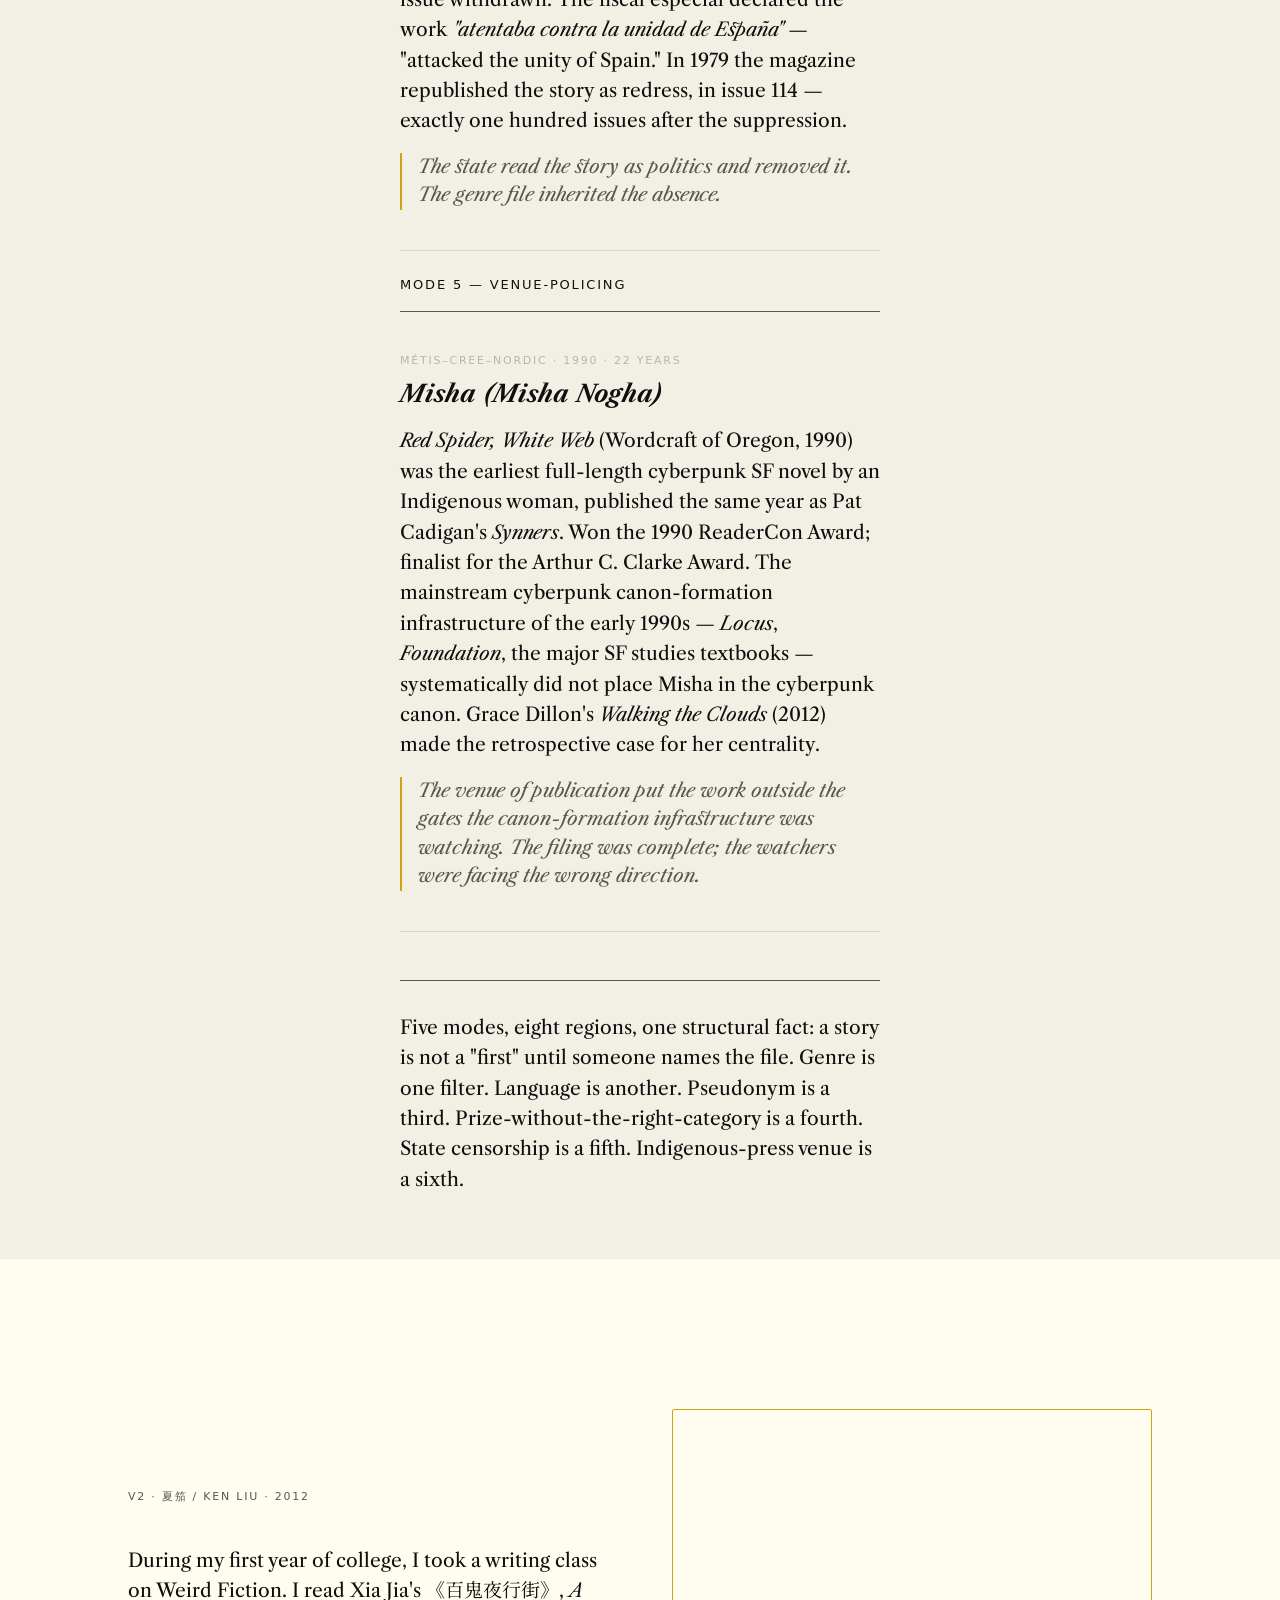
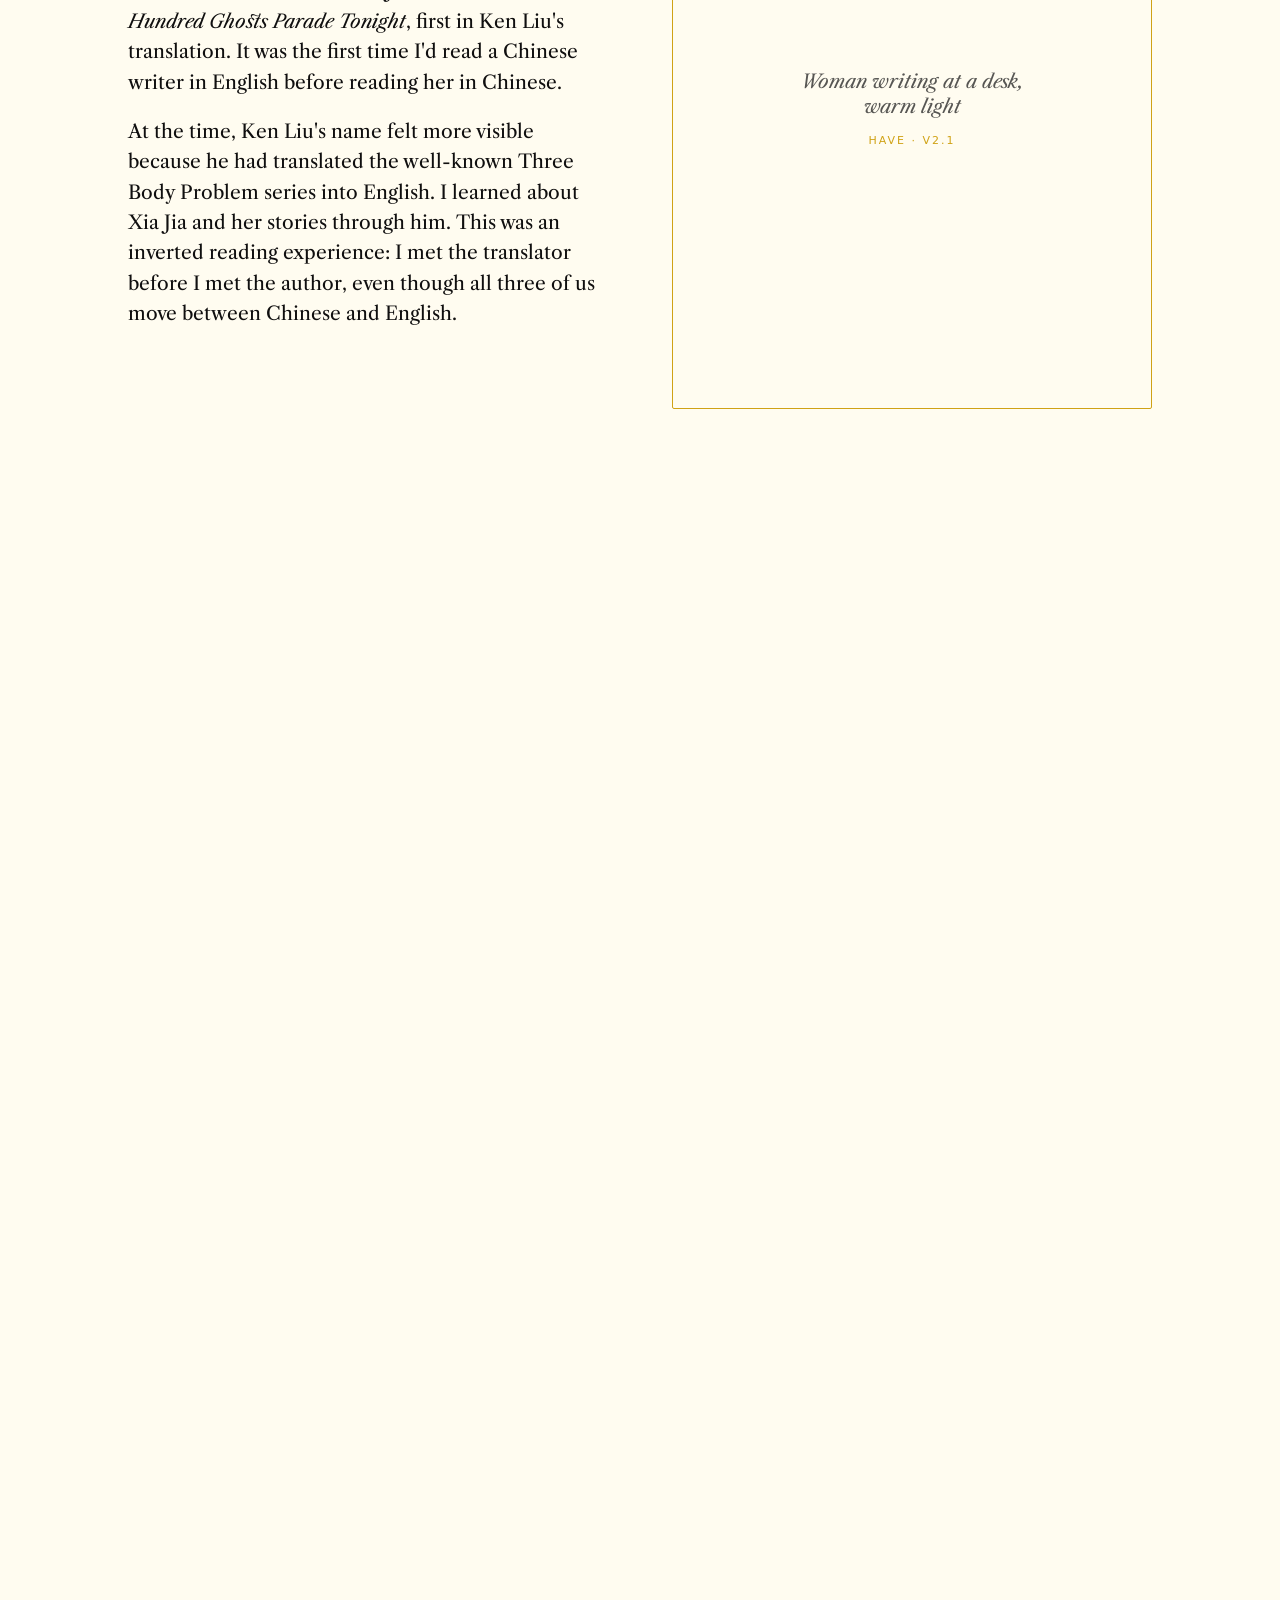
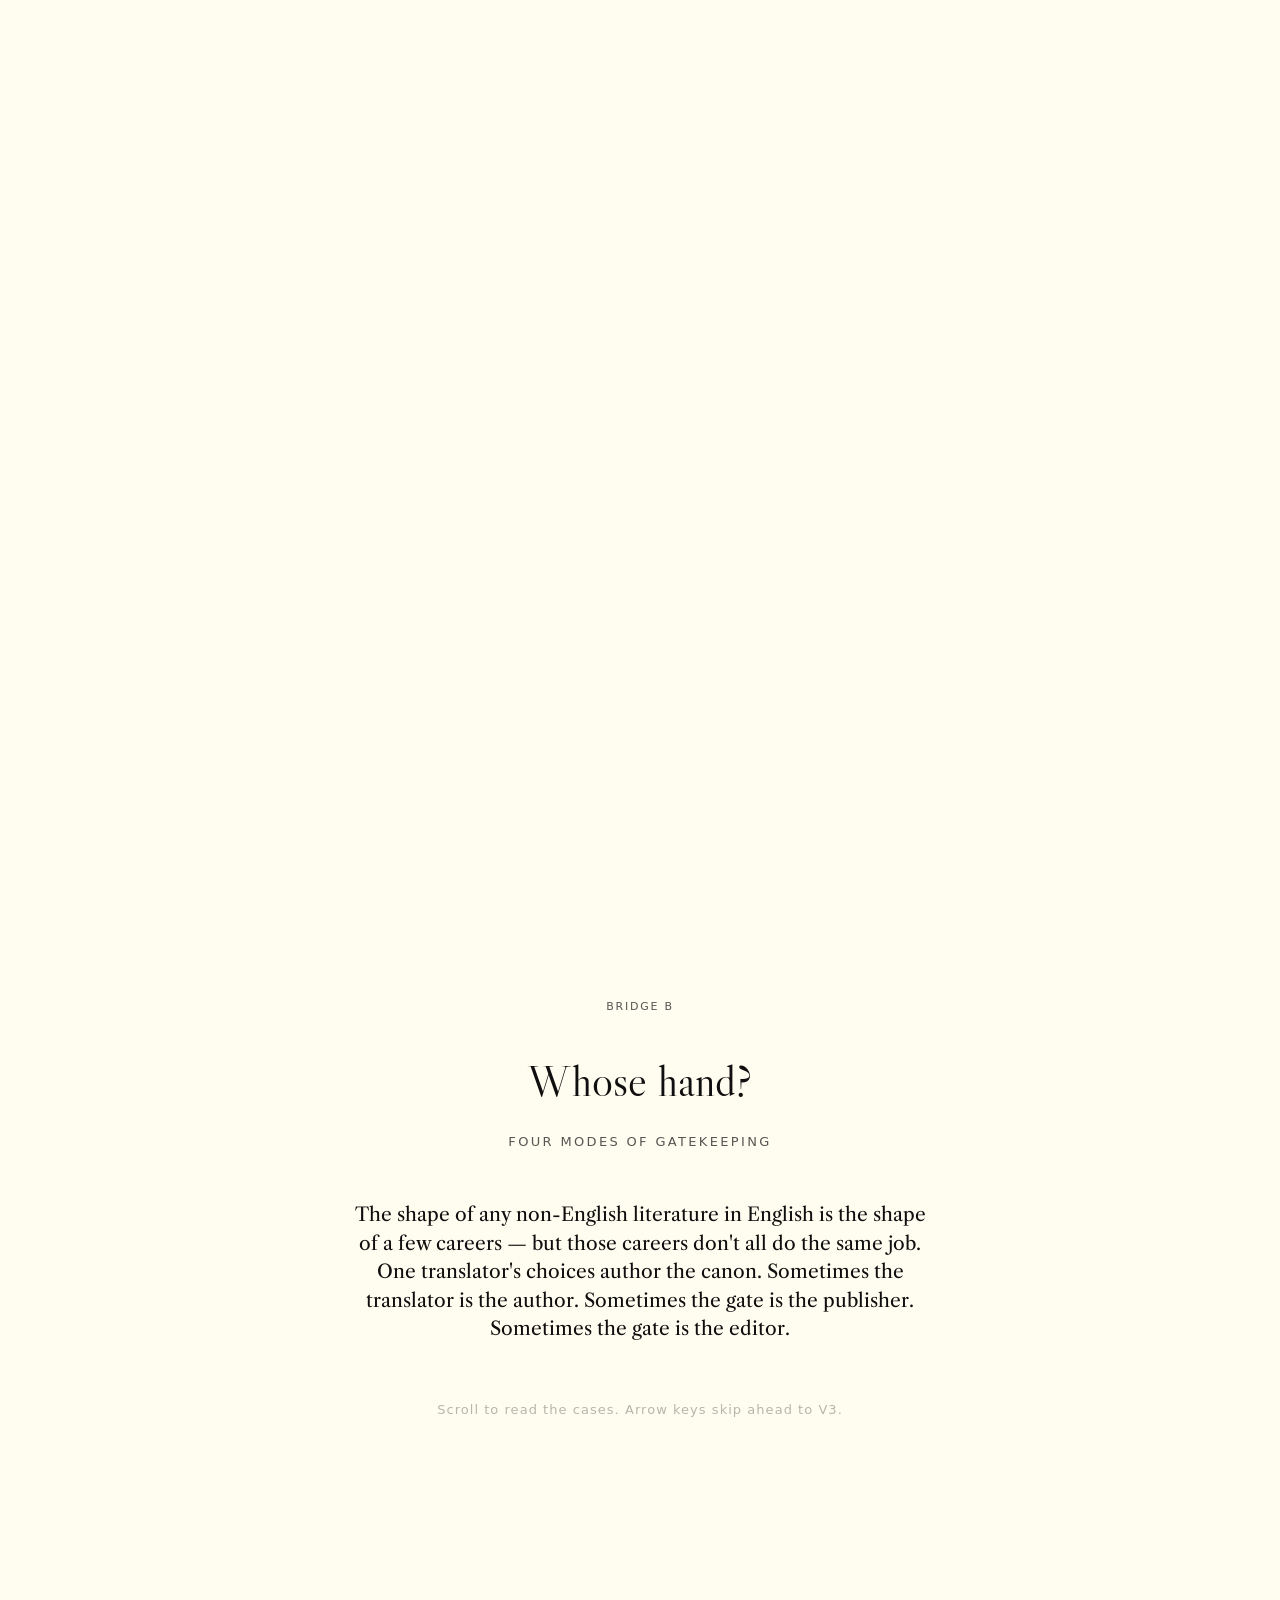
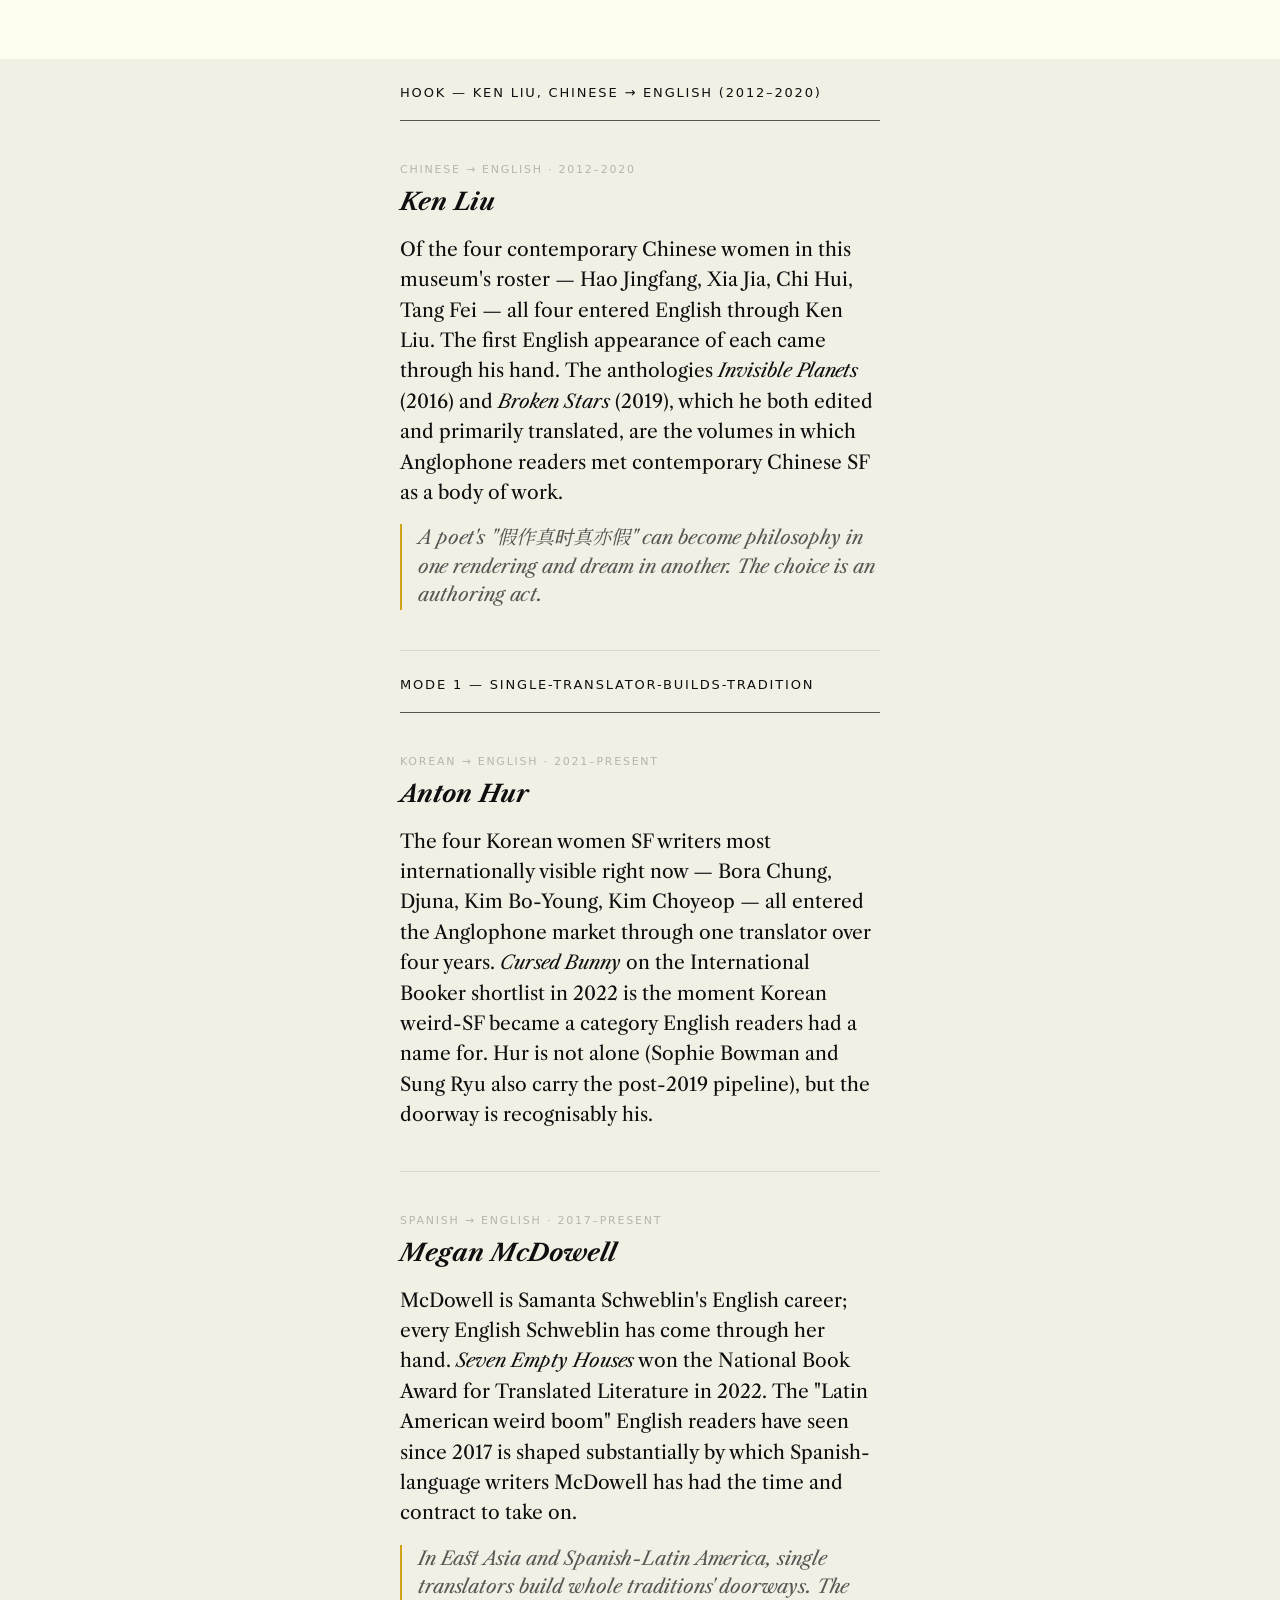
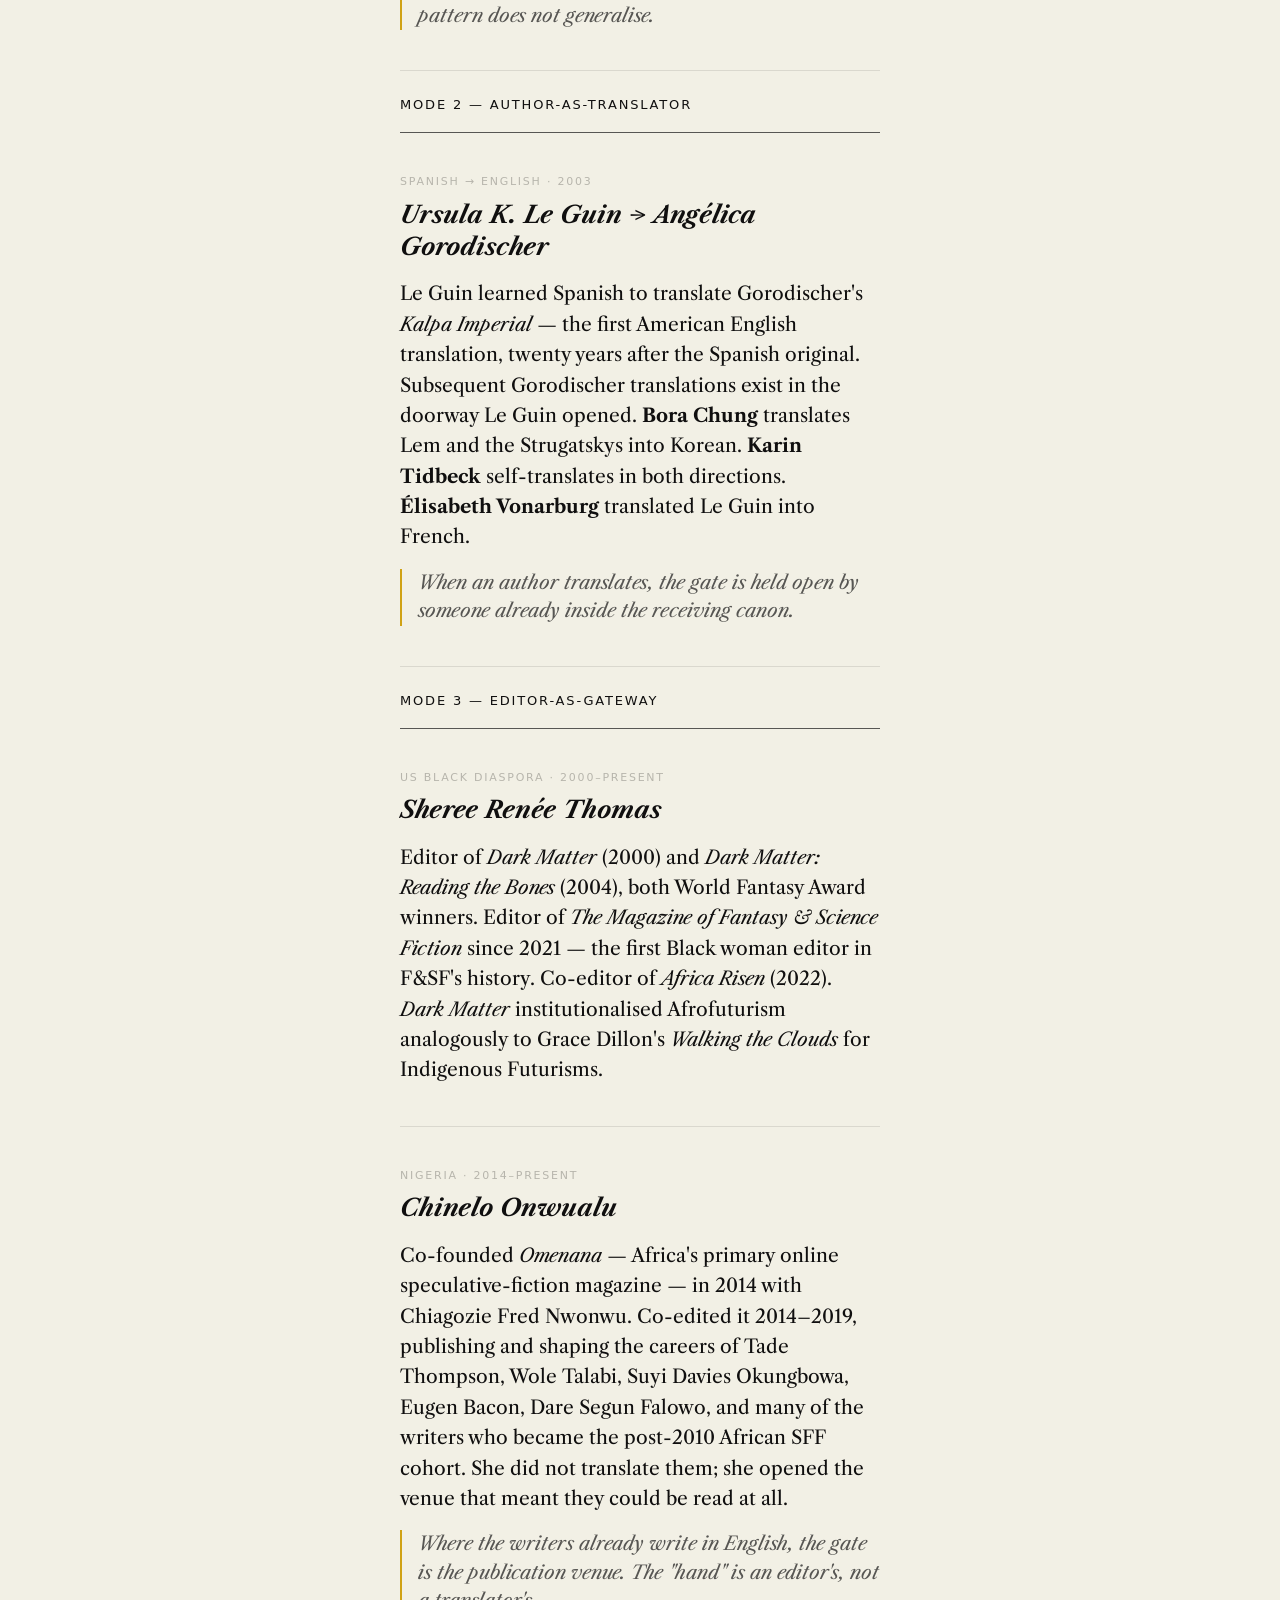
==== commit 86fbd282: "Refine opening: motion, type/spacing system, peel-away video Motion - Scroll-triggered peel-away vid" ====
--- a/index.html
+++ b/index.html
@@ -6,7 +6,7 @@
 <title>begins with what got overlooked</title>
 <link rel="preconnect" href="https://fonts.googleapis.com">
 <link rel="preconnect" href="https://fonts.gstatic.com" crossorigin>
-<link href="https://fonts.googleapis.com/css2?family=Crimson+Pro:ital,wght@0,400;0,500;1,400;1,500&family=Inter:wght@500&display=swap" rel="stylesheet">
+<link href="https://fonts.googleapis.com/css2?family=Libre+Caslon+Display&family=Libre+Caslon+Text:ital,wght@0,400;0,700;1,400&family=Public+Sans:wght@400;500;600&family=JetBrains+Mono&family=Noto+Serif+TC:wght@400;500&family=Noto+Serif+SC:wght@400;500&family=Noto+Serif+JP:wght@400;500&family=Noto+Serif+KR:wght@400;500&display=swap" rel="stylesheet">
 <link rel="stylesheet" href="styles.css">
 </head>
 <body>
@@ -16,11 +16,19 @@
        OPENING
        ============================================================ -->
   <section class="spread spread-opening" id="s-opening" tabindex="-1">
-    <img class="opening-bg" src="images/open-1.png" alt="A young woman sitting at a desk lit by a lamp, the wall behind her covered in postcards of women science fiction writers across many traditions.">
+    <img class="opening-bg opening-bg-idle" src="images/open-1.png" alt="A young woman sitting at a desk lit by a lamp, the wall behind her covered in postcards of women science fiction writers across many traditions.">
+    <video class="opening-bg opening-bg-scrolled"
+           src="images/open-scrolled.mp4"
+           muted playsinline preload="metadata"
+           aria-hidden="true"></video>
+
+    <div class="opening-grid" aria-hidden="true"></div>
 
     <h1 class="opening-title">
-      <span class="opening-title-text" lang="en">the untold stories</span>
+      <span class="opening-title-text" lang="en">The Untold Stories</span>
     </h1>
+
+    <p class="opening-subtext">I made this site for my own curiosity. I want to read more of the feminist science fiction I'd been missing, across decades and languages. The wall is where I'm starting.</p>
 
     <div class="opening-postcards">
       <!-- Hotspot positions are starting estimates over open-1.png; refine
--- a/styles.css
+++ b/styles.css
@@ -1,16 +1,64 @@
 :root {
-  --paper: #F4EFE5;
-  --paper-deep: #ECE5D5;
-  --ink: #1F1B16;
-  --ink-soft: #4A4339;
-  --muted: #BFB4A0;
-  --rule: #D8CDB7;
-  --highlight: #E5DCC9;
-  --warm: #E8C26A;
+  --paper:      #FFFCF0;
+  --paper-deep: #F2F0E5;
+  --ink:        #100F0F;
+  --ink-soft:   #575653;
+  --muted:      #B7B5AC;
+  --rule:       #DAD8CE;
+  --highlight:  #E6E4D9;
+  --warm:       #D0A215;
   --measure: 34rem;
   --measure-bridge: 30rem;
-  --serif: 'Crimson Pro', Georgia, 'Songti SC', 'Songti TC', 'Hiragino Mincho ProN', 'Yu Mincho', 'Apple SD Gothic Neo', 'Nanum Myeongjo', 'Source Han Serif TC', 'Noto Serif TC', serif;
-  --sans: 'Inter', -apple-system, system-ui, sans-serif;
+  --serif:   'Libre Caslon Text', 'Noto Serif TC', 'Noto Serif SC', 'Noto Serif JP', 'Noto Serif KR', Georgia, serif;
+  --display: 'Libre Caslon Display', 'Libre Caslon Text', 'Noto Serif TC', 'Noto Serif SC', 'Noto Serif JP', Georgia, serif;
+  --sans:    'Public Sans', -apple-system, system-ui, sans-serif;
+  --mono:    'JetBrains Mono', ui-monospace, SFMono-Regular, Menlo, monospace;
+
+  /* Type scale — fluid where the size benefits from scaling with viewport.
+     Reach for one of these instead of writing a raw size. */
+  --fs-tag:     0.6875rem;                                    /* 11px - plaques, tags, micro UI */
+  --fs-meta:    0.8125rem;                                    /* 13px - hints, meta, sub-labels */
+  --fs-ui:      0.9375rem;                                    /* 15px - postcard popovers, compact UI */
+  --fs-body:    clamp(1rem, 0.95rem + 0.3vw, 1.1875rem);      /* 16-19px - body, lede, intro text */
+  --fs-lead:    clamp(1.25rem, 1.1rem + 0.7vw, 1.5rem);       /* 20-24px - small headings, case names */
+  --fs-title:   clamp(1.5rem, 1.3rem + 1.1vw, 2rem);          /* 24-32px - opening hero title */
+  --fs-display: clamp(2rem, 1.6rem + 2vw, 2.75rem);           /* 32-44px - bridge / display */
+
+  /* Line heights */
+  --lh-tight:   1.2;
+  --lh-snug:    1.35;
+  --lh-normal:  1.5;
+  --lh-loose:   1.6;
+
+  /* Spacing scale — every padding/margin/gap should reach for one of these. */
+  --space-xs:   0.25rem;   /* 4px */
+  --space-sm:   0.5rem;    /* 8px */
+  --space-md:   0.75rem;   /* 12px */
+  --space-lg:   1rem;      /* 16px - base */
+  --space-xl:   1.5rem;    /* 24px */
+  --space-2xl:  2rem;      /* 32px */
+  --space-3xl:  2.5rem;    /* 40px */
+  --space-4xl:  3rem;      /* 48px */
+  --space-5xl:  4rem;      /* 64px */
+  --space-6xl:  5rem;      /* 80px */
+
+  /* Section-level fluid spacing used by full-viewport spreads/pages */
+  --space-section-x:   clamp(2rem, 6vw, 5rem);
+  --space-section-y:   clamp(3rem, 6vh, 5rem);
+  --space-section-gap: clamp(2rem, 5vw, 5rem);
+}
+
+[lang="zh-Hans"], [lang^="zh-Hans"] {
+  font-family: 'Libre Caslon Text', 'Noto Serif SC', 'Noto Serif TC', Georgia, serif;
+}
+[lang="zh-Hant"], [lang^="zh-Hant"] {
+  font-family: 'Libre Caslon Text', 'Noto Serif TC', 'Noto Serif SC', Georgia, serif;
+}
+[lang="ja"], [lang^="ja"] {
+  font-family: 'Libre Caslon Text', 'Noto Serif JP', Georgia, serif;
+}
+[lang="ko"], [lang^="ko"] {
+  font-family: 'Libre Caslon Text', 'Noto Serif KR', Georgia, serif;
 }
 
 *, *::before, *::after { box-sizing: border-box; }
@@ -28,12 +76,12 @@
   color: var(--ink);
   font-family: var(--serif);
   font-weight: 400;
-  font-size: 1.1875rem;
-  line-height: 1.6;
+  font-size: var(--fs-body);
+  line-height: var(--lh-loose);
   -webkit-font-smoothing: antialiased;
   -moz-osx-font-smoothing: grayscale;
   text-rendering: optimizeLegibility;
-  font-feature-settings: "kern" 1, "liga" 1, "onum" 1;
+  font-feature-settings: "kern" 1, "liga" 1;
 }
 
 ::selection {
@@ -51,12 +99,12 @@
 
 .plaque {
   font-family: var(--sans);
-  font-size: 0.6875rem;
+  font-size: var(--fs-tag);
   font-weight: 500;
   letter-spacing: 0.16em;
   text-transform: uppercase;
   color: var(--ink-soft);
-  margin: 0 0 2.5rem;
+  margin: 0 0 var(--space-3xl);
 }
 
 /* =====================================================================
@@ -72,8 +120,8 @@
 }
 
 .lede {
-  font-size: 1.375rem;
-  line-height: 1.5;
+  font-size: var(--fs-lead);
+  line-height: var(--lh-normal);
 }
 
 em {
@@ -81,7 +129,7 @@
 }
 
 strong {
-  font-weight: 500;
+  font-weight: 700;
 }
 
 /* =====================================================================
@@ -95,8 +143,8 @@
   display: grid;
   grid-template-columns: minmax(0, 1fr) minmax(0, 1fr);
   align-items: center;
-  gap: clamp(2rem, 5vw, 5rem);
-  padding: clamp(3rem, 6vh, 5rem) clamp(2rem, 6vw, 5rem);
+  gap: var(--space-section-gap);
+  padding: var(--space-section-y) var(--space-section-x);
   outline: none;
 }
 
@@ -123,8 +171,8 @@
 /* Question spreads — single line of contemplation */
 
 .spread-question .question {
-  font-size: 1.5rem;
-  line-height: 1.45;
+  font-size: var(--fs-title);
+  line-height: var(--lh-snug);
   font-style: italic;
   color: var(--ink);
 }
@@ -142,8 +190,8 @@
   flex-direction: column;
   align-items: center;
   justify-content: center;
-  gap: 0.75rem;
-  padding: 1.5rem;
+  gap: var(--space-md);
+  padding: var(--space-xl);
   text-align: center;
   border-radius: 2px;
   color: var(--ink-soft);
@@ -192,23 +240,23 @@
 .placeholder-subject {
   font-family: var(--serif);
   font-style: italic;
-  font-size: 1rem;
-  line-height: 1.4;
+  font-size: var(--fs-body);
+  line-height: var(--lh-snug);
   color: var(--ink-soft);
   max-width: 22ch;
 }
 
 .placeholder-case-label {
   font-family: var(--serif);
-  font-size: 1.125rem;
-  line-height: 1.3;
+  font-size: var(--fs-body);
+  line-height: var(--lh-snug);
   color: var(--ink);
   letter-spacing: 0.01em;
 }
 
 .placeholder-tag {
   font-family: var(--sans);
-  font-size: 0.625rem;
+  font-size: var(--fs-tag);
   font-weight: 500;
   letter-spacing: 0.18em;
   text-transform: uppercase;
@@ -234,26 +282,26 @@
   display: flex;
   flex-direction: column;
   align-items: center;
-  gap: 1.25rem;
+  gap: var(--space-xl);
 }
 
 .bridge-intro-content .plaque {
-  margin-bottom: 1rem;
+  margin-bottom: var(--space-lg);
 }
 
 .bridge-title {
-  font-family: var(--serif);
+  font-family: var(--display);
   font-weight: 400;
-  font-style: italic;
-  font-size: clamp(2rem, 4vw, 2.75rem);
-  line-height: 1.15;
+  font-style: normal;
+  font-size: var(--fs-display);
+  line-height: var(--lh-tight);
   margin: 0;
   color: var(--ink);
 }
 
 .bridge-meta {
   font-family: var(--sans);
-  font-size: 0.75rem;
+  font-size: var(--fs-meta);
   font-weight: 500;
   letter-spacing: 0.18em;
   text-transform: uppercase;
@@ -262,19 +310,20 @@
 }
 
 .bridge-lede {
-  font-size: 1.1875rem;
-  line-height: 1.55;
-  margin: 1.5rem 0 0;
+  font-size: var(--fs-body);
+  line-height: var(--lh-normal);
+  margin: var(--space-xl) 0 0;
   color: var(--ink);
 }
 
 .bridge-hint {
   font-family: var(--sans);
-  font-size: 0.75rem;
+  font-size: var(--fs-meta);
   letter-spacing: 0.08em;
   color: var(--muted);
-  margin: 2rem 0 0;
-}
+  margin: var(--space-2xl) 0 0;
+}
+
 
 /* =====================================================================
    BRIDGE — filing-card scroll. NOT a snap target.
@@ -283,7 +332,7 @@
 
 .bridge {
   background: var(--paper-deep);
-  padding: 0 1.5rem 4rem;
+  padding: 0 var(--space-xl) var(--space-5xl);
   /* Bridge starts immediately after intro; deliberately not min-height: 100vh */
 }
 
@@ -298,12 +347,12 @@
   z-index: 10;
   background: var(--paper-deep);
   font-family: var(--sans);
-  font-size: 0.75rem;
+  font-size: var(--fs-meta);
   font-weight: 500;
   letter-spacing: 0.14em;
   text-transform: uppercase;
   color: var(--ink);
-  padding: 1.25rem 0 1rem;
+  padding: var(--space-xl) 0 var(--space-lg);
   margin: 0;
   border-bottom: 1px solid var(--ink-soft);
   /* Slight shadow when stuck */
@@ -311,7 +360,7 @@
 }
 
 .case {
-  padding: 2.25rem 0;
+  padding: var(--space-3xl) 0;
   border-bottom: 1px solid var(--rule);
 }
 
@@ -321,30 +370,30 @@
 
 .case-caption {
   font-family: var(--sans);
-  font-size: 0.6875rem;
+  font-size: var(--fs-tag);
   font-weight: 500;
   letter-spacing: 0.16em;
   text-transform: uppercase;
   color: var(--muted);
-  margin: 0 0 0.5rem;
+  margin: 0 0 var(--space-sm);
   display: block;
 }
 
 .case-name {
   font-family: var(--serif);
-  font-weight: 500;
+  font-weight: 700;
   font-style: italic;
-  font-size: 1.375rem;
-  line-height: 1.25;
-  color: var(--ink);
-  margin: 0 0 1rem;
+  font-size: var(--fs-lead);
+  line-height: var(--lh-snug);
+  color: var(--ink);
+  margin: 0 0 var(--space-lg);
 }
 
 .case-body {
-  font-size: 1.0625rem;
-  line-height: 1.6;
-  color: var(--ink);
-  margin: 0 0 0.875rem;
+  font-size: var(--fs-body);
+  line-height: var(--lh-loose);
+  color: var(--ink);
+  margin: 0 0 var(--space-lg);
 }
 
 .case-body:last-child {
@@ -352,22 +401,22 @@
 }
 
 .case-failure {
-  font-size: 1rem;
-  line-height: 1.55;
+  font-size: var(--fs-body);
+  line-height: var(--lh-normal);
   font-style: italic;
   color: var(--ink-soft);
   border-left: 2px solid var(--warm);
-  padding-left: 1rem;
-  margin: 0.75rem 0 0;
+  padding-left: var(--space-lg);
+  margin: var(--space-md) 0 0;
 }
 
 .bridge-coda {
   max-width: var(--measure-bridge);
-  margin: 3rem auto 0;
-  padding-top: 2rem;
+  margin: var(--space-4xl) auto 0;
+  padding-top: var(--space-2xl);
   border-top: 1px solid var(--ink-soft);
-  font-size: 1.0625rem;
-  line-height: 1.6;
+  font-size: var(--fs-body);
+  line-height: var(--lh-loose);
   color: var(--ink);
 }
 
@@ -393,12 +442,12 @@
 
 .closing-instruction {
   font-family: var(--sans);
-  font-size: 0.8125rem;
+  font-size: var(--fs-meta);
   font-weight: 500;
   letter-spacing: 0.12em;
   text-transform: uppercase;
   color: var(--ink-soft);
-  margin: 2.5rem 0 0;
+  margin: var(--space-3xl) 0 0;
 }
 
 .spread-closing .spread-figure {
@@ -414,26 +463,26 @@
 .closing-q {
   font-family: var(--serif);
   font-style: italic;
-  font-size: 1.375rem;
-  line-height: 1.35;
-  color: var(--ink);
-  margin: 0 0 1.25rem;
+  font-size: var(--fs-lead);
+  line-height: var(--lh-snug);
+  color: var(--ink);
+  margin: 0 0 var(--space-xl);
 }
 
 .closing-a {
   font-style: italic;
-  font-size: 1.0625rem;
-  line-height: 1.6;
+  font-size: var(--fs-body);
+  line-height: var(--lh-loose);
   color: var(--ink);
 }
 
 .closing-coda {
-  margin-top: 2rem;
+  margin-top: var(--space-2xl);
   font-style: normal;
-  font-size: 1rem;
+  font-size: var(--fs-body);
   color: var(--ink-soft);
   border-top: 1px solid var(--rule);
-  padding-top: 1.5rem;
+  padding-top: var(--space-xl);
 }
 
 /* =====================================================================
@@ -441,12 +490,10 @@
    ===================================================================== */
 
 @media (max-width: 800px) {
-  body { font-size: 1.0625rem; }
-
   .spread {
     grid-template-columns: 1fr;
-    padding: 4rem 1.5rem;
-    gap: 2.5rem;
+    padding: var(--space-5xl) var(--space-xl);
+    gap: var(--space-3xl);
   }
 
   .spread-prose,
@@ -465,37 +512,23 @@
 
   .spread-bridge-intro,
   .spread-closing-intro {
-    padding: 5rem 1.5rem;
+    padding: var(--space-6xl) var(--space-xl);
   }
 
   .spread-closing .spread-figure { order: 1; justify-self: center; }
   .spread-closing .spread-prose { order: 2; justify-self: center; }
 
   .bridge {
-    padding: 0 1.25rem 3rem;
+    padding: 0 var(--space-xl) var(--space-4xl);
   }
 
   .mode-header {
-    padding: 1rem 0 0.75rem;
-    font-size: 0.6875rem;
+    padding: var(--space-lg) 0 var(--space-md);
+    font-size: var(--fs-tag);
   }
 
   .case {
-    padding: 1.75rem 0;
-  }
-
-  .case-name {
-    font-size: 1.25rem;
-  }
-
-  .case-body {
-    font-size: 1rem;
-  }
-
-  .lede,
-  .spread-question .question,
-  .closing-q {
-    font-size: 1.1875rem;
+    padding: var(--space-2xl) 0;
   }
 
   .placeholder[data-aspect="portrait"] {
@@ -543,8 +576,8 @@
   display: grid;
   grid-template-columns: minmax(0, 1fr) minmax(0, 1fr);
   align-items: center;
-  gap: clamp(2rem, 5vw, 5rem);
-  padding: clamp(3rem, 6vh, 5rem) clamp(2rem, 6vw, 5rem);
+  gap: var(--space-section-gap);
+  padding: var(--space-section-y) var(--space-section-x);
   box-sizing: border-box;
 }
 
@@ -607,8 +640,8 @@
     height: auto;
     min-height: 100vh;
     grid-template-columns: 1fr;
-    padding: 4rem 1.5rem;
-    gap: 2.5rem;
+    padding: var(--space-5xl) var(--space-xl);
+    gap: var(--space-3xl);
   }
 
   /* Match the existing .spread mobile order: figure above prose */
@@ -637,6 +670,13 @@
   overflow: hidden;
   height: 100vh;
   min-height: 100vh;
+
+  /* Grid system (matches the `g`-toggle overlay): 3% margin, 12 cols x 8 rows.
+     To anchor an element: left = 3vw + (col-1) * var(--col), etc. */
+  --grid-margin-x: 3vw;
+  --grid-margin-y: 3vh;
+  --col: calc((100vw - 2 * var(--grid-margin-x)) / 12);
+  --row: calc((100vh - 2 * var(--grid-margin-y)) / 8);
 }
 
 .opening-bg {
@@ -650,39 +690,197 @@
   -webkit-user-drag: none;
   pointer-events: none;
   z-index: 0;
+  -webkit-mask-image: linear-gradient(to bottom, black 0%, black 60%, transparent 100%);
+          mask-image: linear-gradient(to bottom, black 0%, black 60%, transparent 100%);
+}
+
+.opening-bg-scrolled {
+  opacity: 0;
+  transition: opacity 600ms ease-out;
+}
+
+.spread-opening.is-scrolled .opening-bg-scrolled {
+  opacity: 1;
+}
+
+@media (prefers-reduced-motion: reduce) {
+  .opening-bg-scrolled {
+    display: none;
+  }
+}
+
+/* =====================================================================
+   OPENING GRID OVERLAY — design tool. Toggle with `g`. 12 cols x 8 rows
+   inside a 3% page margin, so col/row coords are stable to reason about.
+   ===================================================================== */
+
+.opening-grid {
+  position: absolute;
+  inset: 0;
+  z-index: 5;
+  pointer-events: none;
+  display: none;
+}
+
+.spread-opening.show-grid .opening-grid {
+  display: block;
+}
+
+.opening-grid .grid-margin {
+  position: absolute;
+  inset: 3%;
+  border: 1px dashed rgba(0, 255, 200, 0.55);
+}
+
+.opening-grid .grid-col,
+.opening-grid .grid-row {
+  position: absolute;
+  background: rgba(255, 60, 220, 0.45);
+}
+
+.opening-grid .grid-col {
+  top: 3%;
+  bottom: 3%;
+  width: 1px;
+}
+
+.opening-grid .grid-row {
+  left: 3%;
+  right: 3%;
+  height: 1px;
+}
+
+.opening-grid .grid-label {
+  position: absolute;
+  font-family: var(--mono);
+  font-size: 10px;
+  line-height: 1;
+  color: #fff;
+  background: rgba(255, 60, 220, 0.85);
+  padding: 2px 4px;
+  border-radius: 2px;
+  transform: translate(-50%, -50%);
+  white-space: nowrap;
+}
+
+.opening-grid .grid-label-col {
+  top: 1.6%;
+}
+
+.opening-grid .grid-label-row {
+  left: 1.6%;
+}
+
+/* Dark overlay over the image. Same mask as .opening-bg so they feather
+   together at the bottom — image + overlay both fade out, body paper
+   bleeds through where they vanish, producing a soft transparent seam
+   with V1 rather than a hard color band. */
+.spread-opening::before {
+  content: '';
+  position: absolute;
+  inset: 0;
+  background: rgba(0, 0, 0, 0.4);
+  z-index: 1;
+  pointer-events: none;
+  -webkit-mask-image: linear-gradient(to bottom, black 0%, black 60%, transparent 100%);
+          mask-image: linear-gradient(to bottom, black 0%, black 60%, transparent 100%);
 }
 
 .opening-title {
   position: absolute;
-  top: 8%;
-  left: 50%;
-  transform: translateX(-50%);
+  /* c2-c5, vertically centered within r2 */
+  top: calc(var(--grid-margin-y) + 1.5 * var(--row));
+  transform: translate(0, calc(-50% + 8px));
+  left: calc(var(--grid-margin-x) + 1 * var(--col));
+  max-width: calc(4 * var(--col));
   z-index: 2;
   margin: 0;
-  padding: 0 1rem;
-  text-align: center;
-  font-family: var(--serif);
-  font-style: italic;
+  padding: 0;
+  text-align: left;
+  font-family: var(--display);
+  font-style: normal;
   font-weight: 400;
-  font-size: clamp(2rem, 5.5vw, 4.25rem);
-  line-height: 1.1;
-  letter-spacing: 0.005em;
-  color: var(--ink);
-  text-shadow:
-    0 0 18px rgba(244, 239, 229, 0.55),
-    0 1px 2px rgba(244, 239, 229, 0.6);
+  font-size: var(--fs-display);
+  line-height: var(--lh-tight);
+  letter-spacing: 0.01em;
+  color: rgba(255, 252, 240, 0.88);
+  text-shadow: 0 1px 2px rgba(0, 0, 0, 0.18);
   white-space: nowrap;
   pointer-events: auto;
-}
+  /* Entrance: starts faded + 8px below final, settles when .is-entered is set */
+  opacity: 0;
+  transition: opacity 700ms ease-out 200ms,
+              transform 700ms cubic-bezier(0.2, 0.7, 0.2, 1) 200ms;
+}
+
+.spread-opening.is-entered .opening-title {
+  opacity: 1;
+  transform: translate(0, -50%);
+}
+
+.opening-subtext {
+  position: absolute;
+  /* c2 / r3 */
+  top: calc(var(--grid-margin-y) + 2 * var(--row));
+  left: calc(var(--grid-margin-x) + 1 * var(--col));
+  max-width: calc(4 * var(--col));
+  z-index: 2;
+  margin: 0;
+  padding: 0;
+  font-family: var(--serif);
+  font-style: normal;
+  font-weight: 400;
+  font-size: var(--fs-body);
+  line-height: var(--lh-normal);
+  color: rgba(255, 252, 240, 0.82);
+  text-shadow: 0 1px 3px rgba(0, 0, 0, 0.22);
+  pointer-events: auto;
+  /* Entrance: lift + fade, staggered after the title */
+  opacity: 0;
+  transform: translateY(8px);
+  transition: opacity 700ms ease-out 600ms,
+              transform 700ms cubic-bezier(0.2, 0.7, 0.2, 1) 600ms;
+}
+
+.spread-opening.is-entered .opening-subtext {
+  opacity: 1;
+  transform: translateY(0);
+}
+
+@media (prefers-reduced-motion: reduce) {
+  .opening-title,
+  .opening-subtext {
+    opacity: 1;
+    transition: none;
+  }
+  .opening-title {
+    transform: translate(0, -50%);
+  }
+  .opening-subtext {
+    transform: translateY(0);
+  }
+}
+
+/* Title transition — per-character blur crossfade. Each glyph is wrapped
+   in `.opening-char` with a random `--delay`, so the title dissolves and
+   reassembles unevenly — like dust settling, not a clean wipe. */
 
 .opening-title-text {
   display: inline-block;
-  transition: opacity 400ms ease-out, transform 400ms ease-out;
-}
-
-.opening-title-text.is-fading {
+}
+
+.opening-char {
+  display: inline-block;
+  opacity: 1;
+  filter: blur(0);
+  transition: opacity 900ms cubic-bezier(0.33, 0, 0.2, 1) var(--delay, 0ms),
+              filter  900ms cubic-bezier(0.33, 0, 0.2, 1) var(--delay, 0ms);
+  will-change: opacity, filter;
+}
+
+.opening-title-text.is-fading .opening-char {
   opacity: 0;
-  transform: translateY(-6px);
+  filter: blur(7px);
 }
 
 .opening-postcards {
@@ -706,7 +904,9 @@
   padding: 0;
   margin: 0;
   cursor: pointer;
-  transition: border-color 220ms ease-out, box-shadow 220ms ease-out;
+  transition: border-color 300ms ease-out,
+              box-shadow 300ms ease-out,
+              transform 300ms cubic-bezier(0.2, 0.7, 0.2, 1);
   outline: none;
 }
 
@@ -714,7 +914,41 @@
 .postcard-hotspot:focus-visible,
 .postcard-hotspot.is-active {
   border-color: var(--warm);
-  box-shadow: 0 0 0 3px rgba(232, 194, 106, 0.25);
+  box-shadow: 0 0 0 3px rgba(232, 194, 106, 0.25),
+              0 6px 18px rgba(232, 194, 106, 0.18);
+  transform: translateY(-1px);
+}
+
+/* Wake-up: after entrance, each postcard briefly glows then settles back
+   to transparent. Stagger via `--i` set in JS. Telegraphs interactivity. */
+@keyframes postcard-wake {
+  0%, 100% {
+    border-color: transparent;
+    box-shadow: 0 0 0 0 rgba(232, 194, 106, 0);
+  }
+  30%, 70% {
+    border-color: rgba(232, 194, 106, 0.65);
+    box-shadow: 0 0 0 3px rgba(232, 194, 106, 0.18);
+  }
+}
+
+.spread-opening.is-entered .postcard-hotspot {
+  animation: postcard-wake 1.4s ease-in-out;
+  animation-delay: calc(1500ms + var(--i, 0) * 130ms);
+}
+
+@media (prefers-reduced-motion: reduce) {
+  .spread-opening.is-entered .postcard-hotspot {
+    animation: none;
+  }
+  .postcard-hotspot {
+    transition: border-color 120ms ease-out, box-shadow 120ms ease-out;
+  }
+  .postcard-hotspot:hover,
+  .postcard-hotspot:focus-visible,
+  .postcard-hotspot.is-active {
+    transform: none;
+  }
 }
 
 /* Debug helper: add class="show-hotspots" on .opening-postcards in
@@ -735,11 +969,11 @@
   color: var(--ink);
   border: 1px solid var(--rule);
   border-radius: 4px;
-  padding: 1rem 1.125rem;
+  padding: var(--space-lg);
   box-shadow: 0 12px 32px rgba(31, 27, 22, 0.18), 0 2px 6px rgba(31, 27, 22, 0.08);
   font-family: var(--serif);
-  font-size: 0.9375rem;
-  line-height: 1.5;
+  font-size: var(--fs-ui);
+  line-height: var(--lh-normal);
   opacity: 0;
   transform: translateY(4px);
   transition: opacity 220ms ease-out, transform 220ms ease-out;
@@ -755,17 +989,17 @@
 }
 
 .popover-name {
-  margin: 0 0 0.25rem;
-  font-size: 1.0625rem;
-  font-weight: 500;
+  margin: 0 0 var(--space-xs);
+  font-size: var(--fs-body);
+  font-weight: 700;
   font-style: italic;
   color: var(--ink);
 }
 
 .popover-meta {
-  margin: 0 0 0.625rem;
+  margin: 0 0 var(--space-sm);
   font-family: var(--sans);
-  font-size: 0.6875rem;
+  font-size: var(--fs-tag);
   font-weight: 500;
   letter-spacing: 0.14em;
   text-transform: uppercase;
@@ -774,8 +1008,8 @@
 
 .popover-intro {
   margin: 0;
-  font-size: 0.9375rem;
-  line-height: 1.5;
+  font-size: var(--fs-ui);
+  line-height: var(--lh-normal);
   color: var(--ink);
 }
 
@@ -795,26 +1029,33 @@
 /* Mobile adjustments for the opening */
 @media (max-width: 800px) {
   .opening-title {
-    top: 6%;
-    font-size: clamp(1.625rem, 7vw, 2.5rem);
+    top: 4%;
+    left: 5%;
+    font-size: var(--fs-lead);
     white-space: normal;
-    max-width: 90vw;
+    max-width: 70vw;
+  }
+
+  .opening-subtext {
+    top: 14%;
+    left: 5%;
+    max-width: 80vw;
+    font-size: var(--fs-ui);
   }
 
   .postcard-popover {
     width: 16rem;
-    font-size: 0.875rem;
   }
 }
 
 /* Reduced-motion: title doesn't transition */
 @media (prefers-reduced-motion: reduce) {
-  .opening-title-text {
+  .opening-char {
     transition: none;
   }
-  .opening-title-text.is-fading {
+  .opening-title-text.is-fading .opening-char {
     opacity: 1;
-    transform: none;
+    filter: none;
   }
   .postcard-popover {
     transition: none;
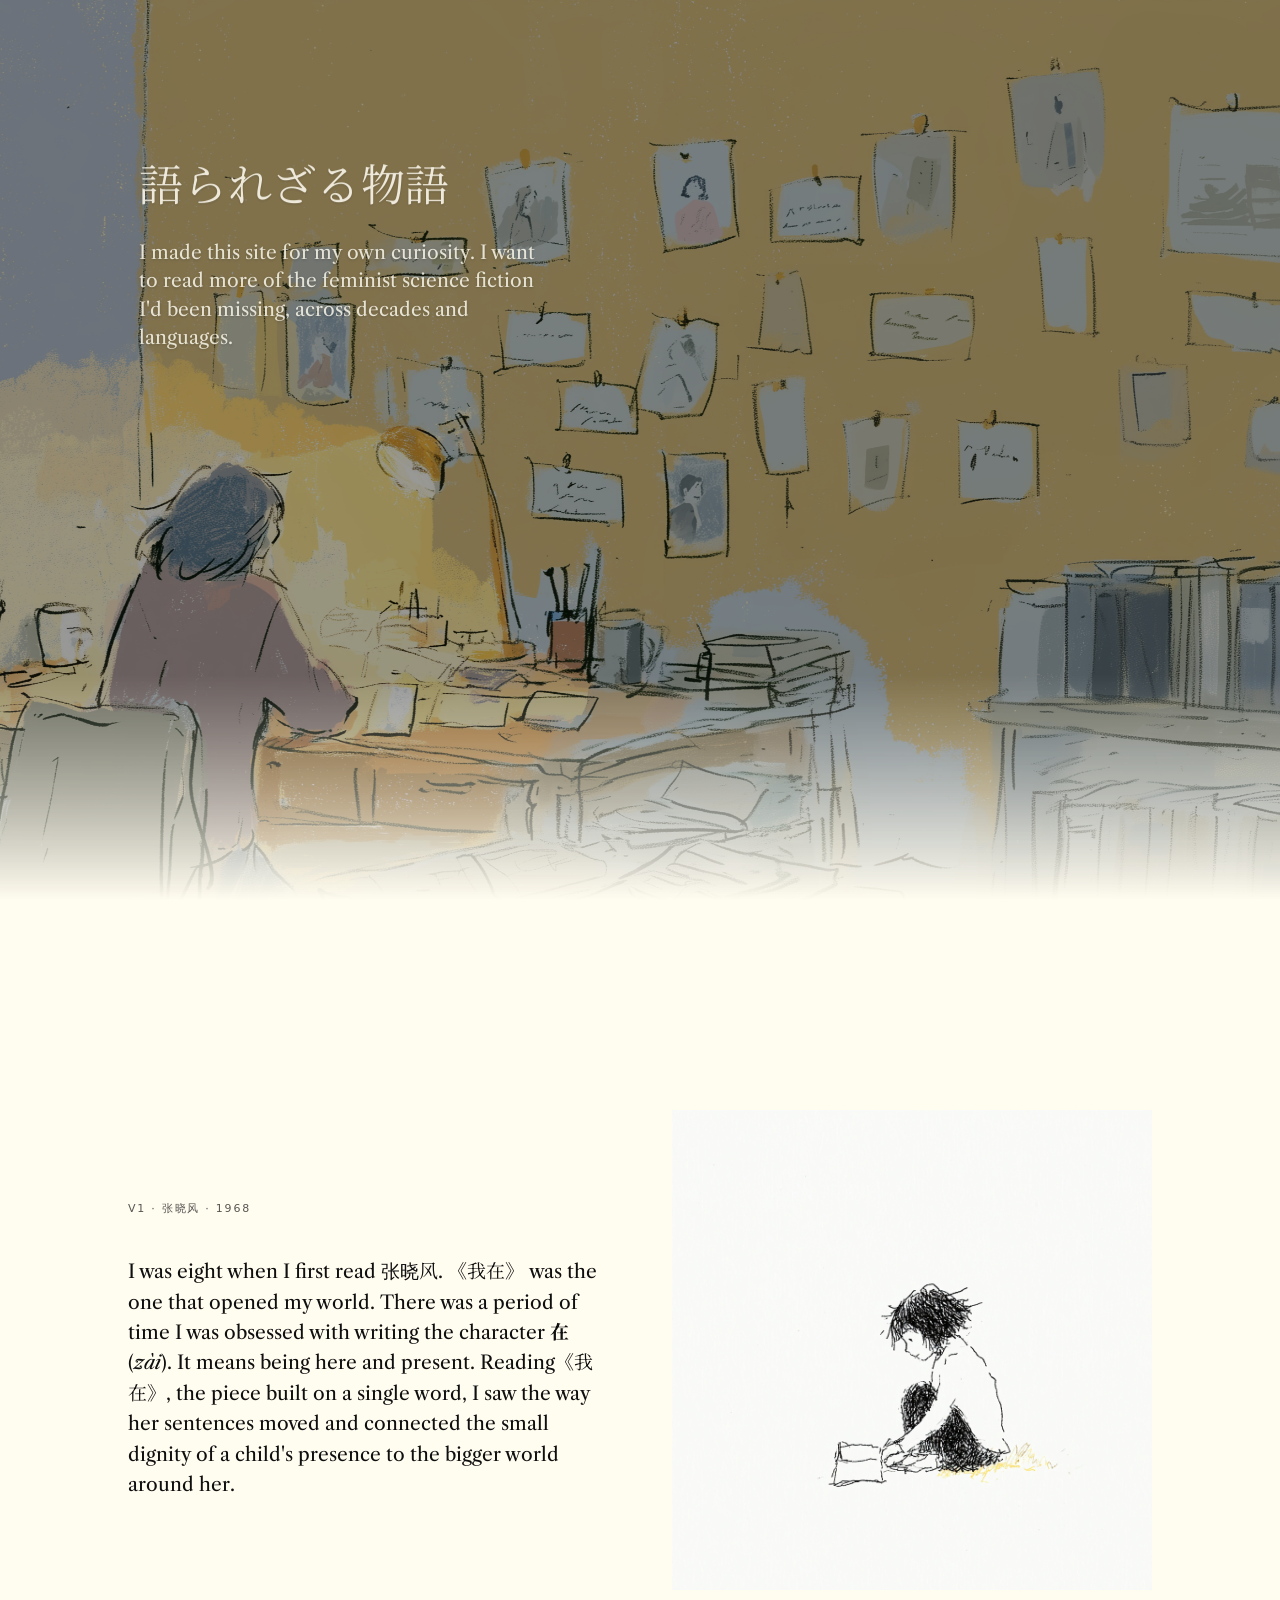
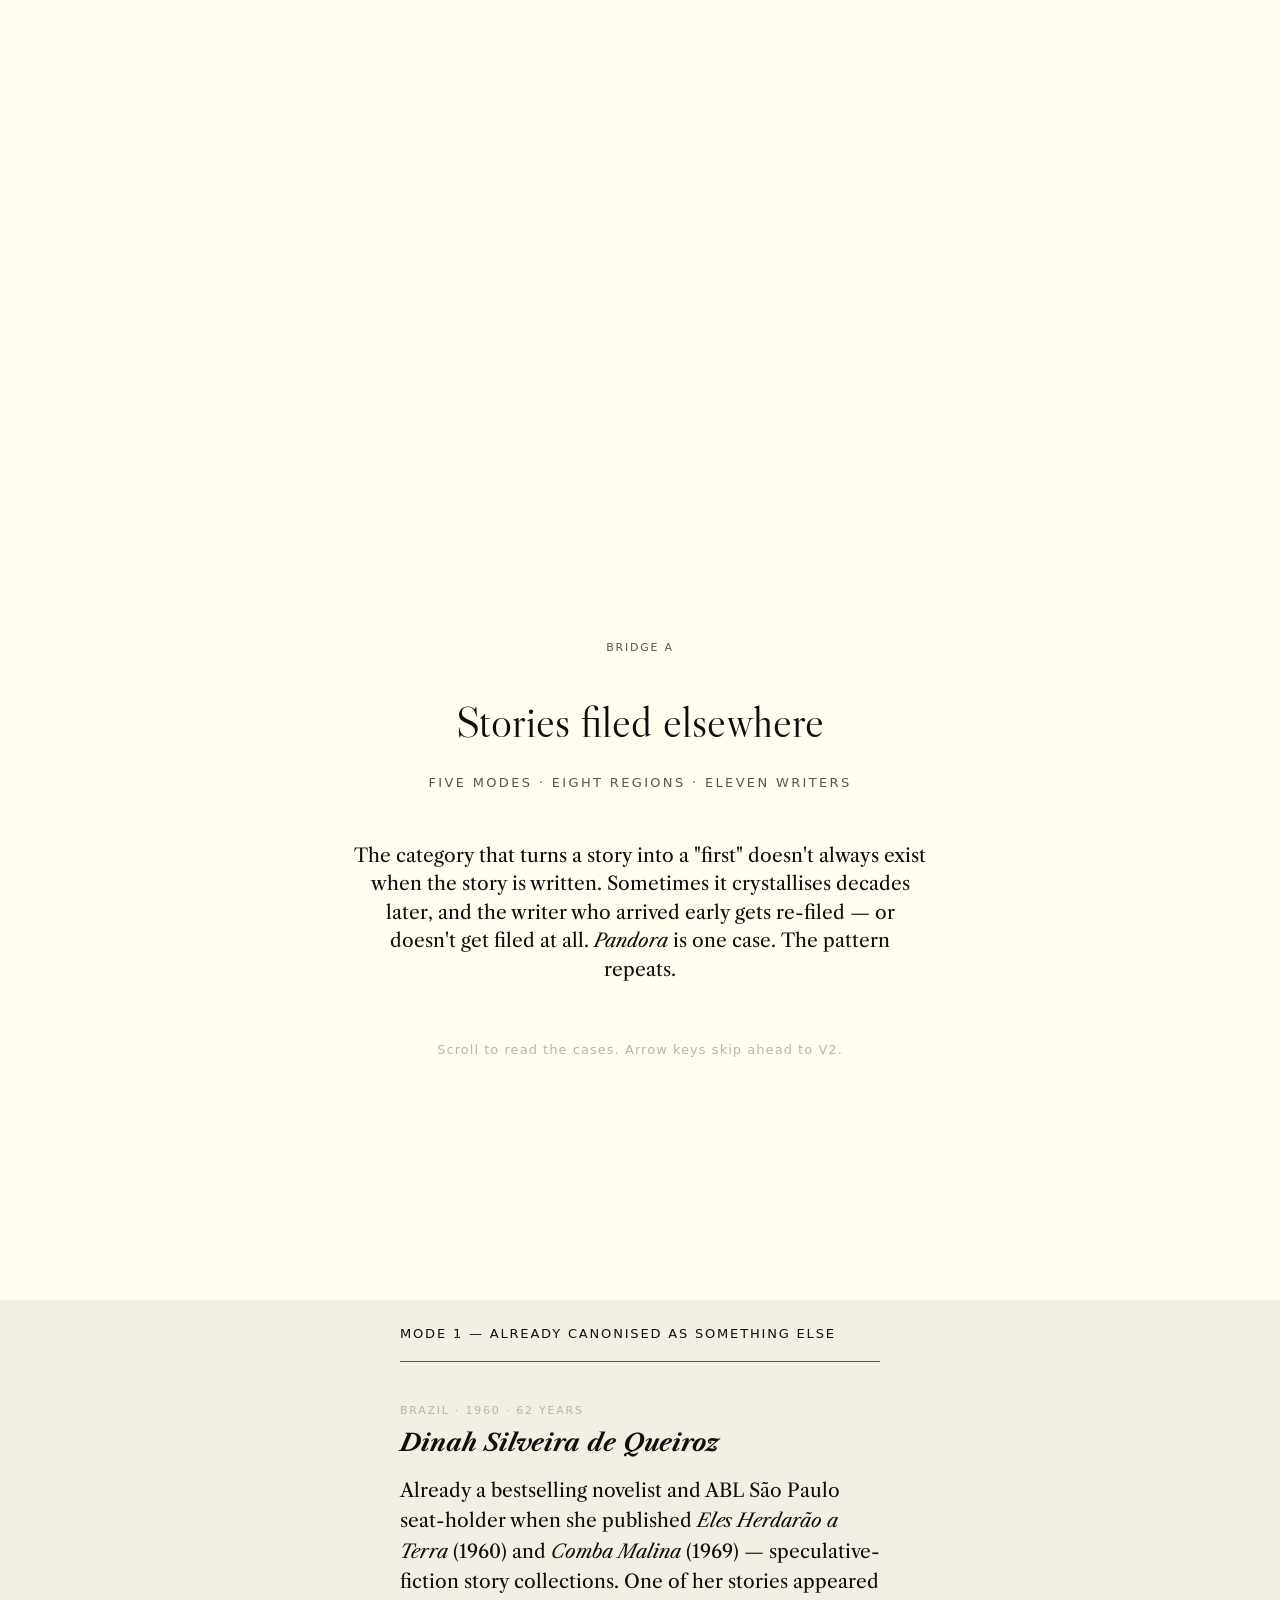
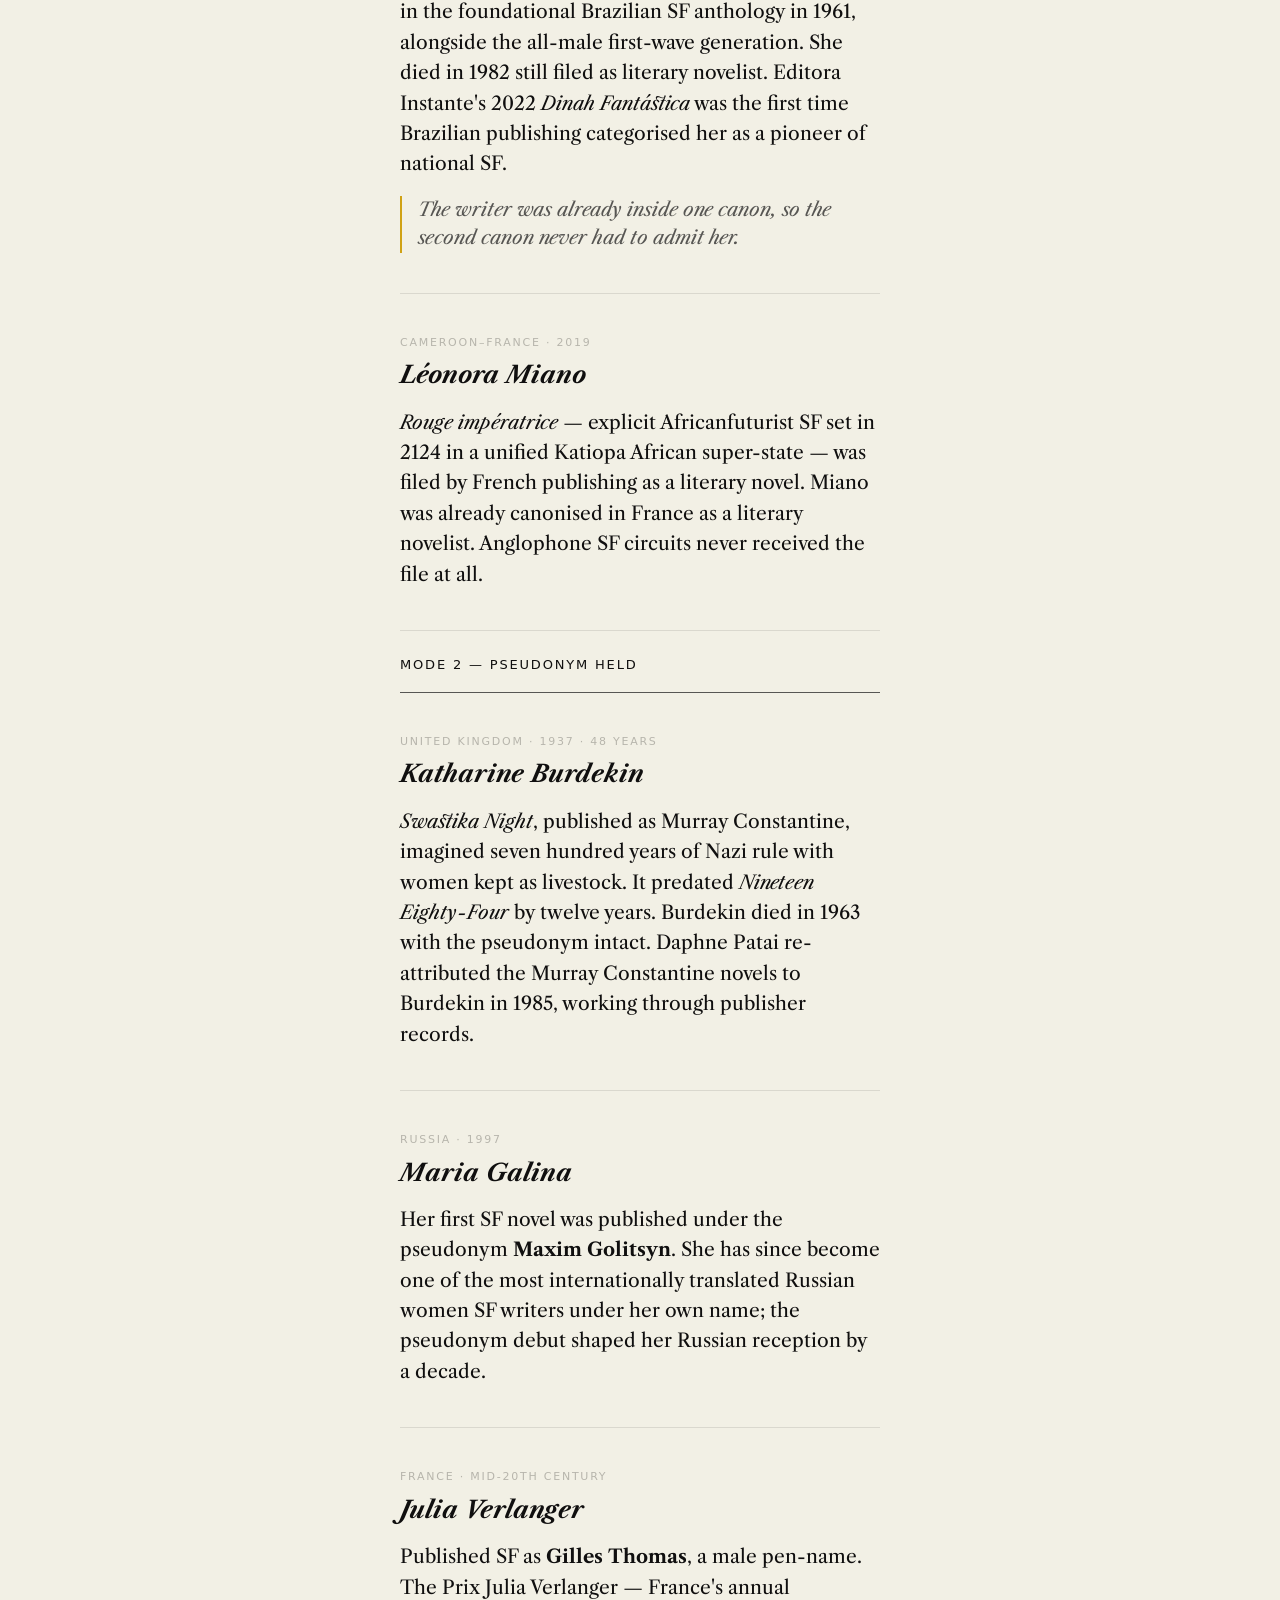
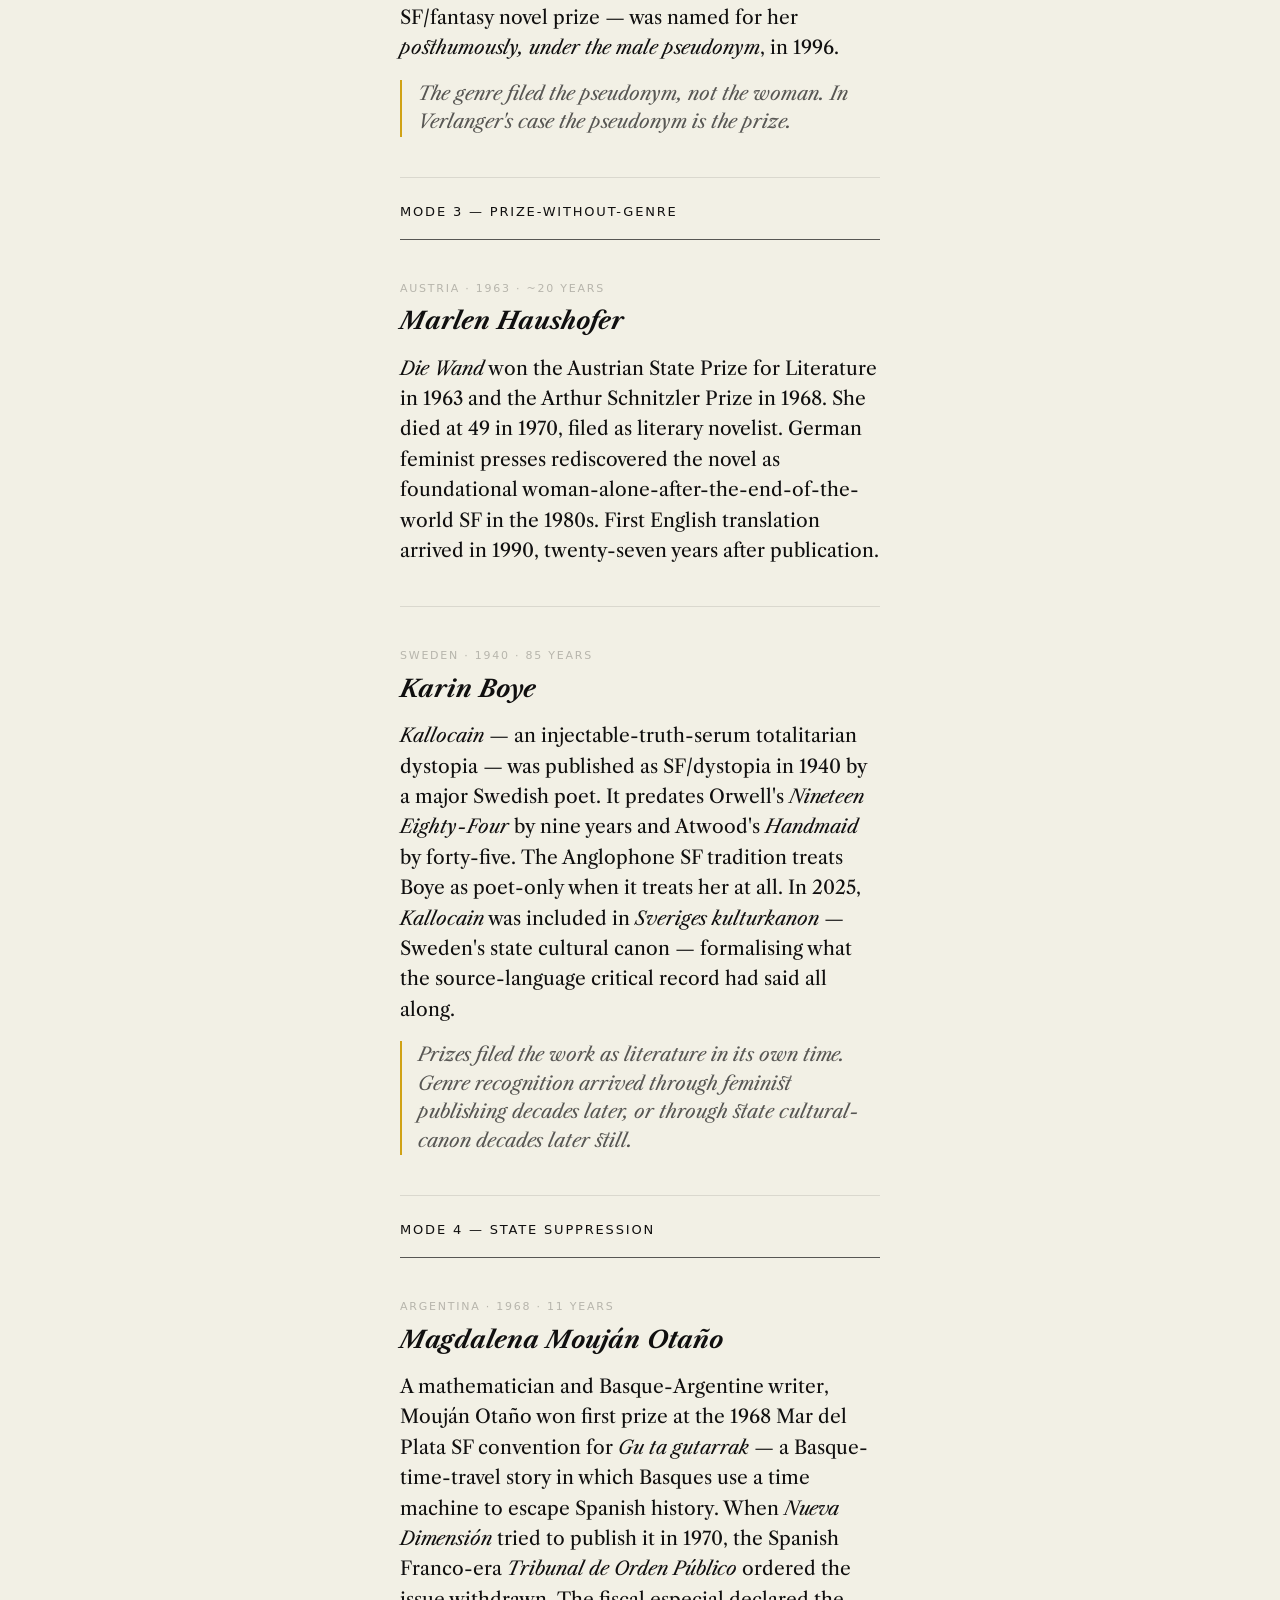
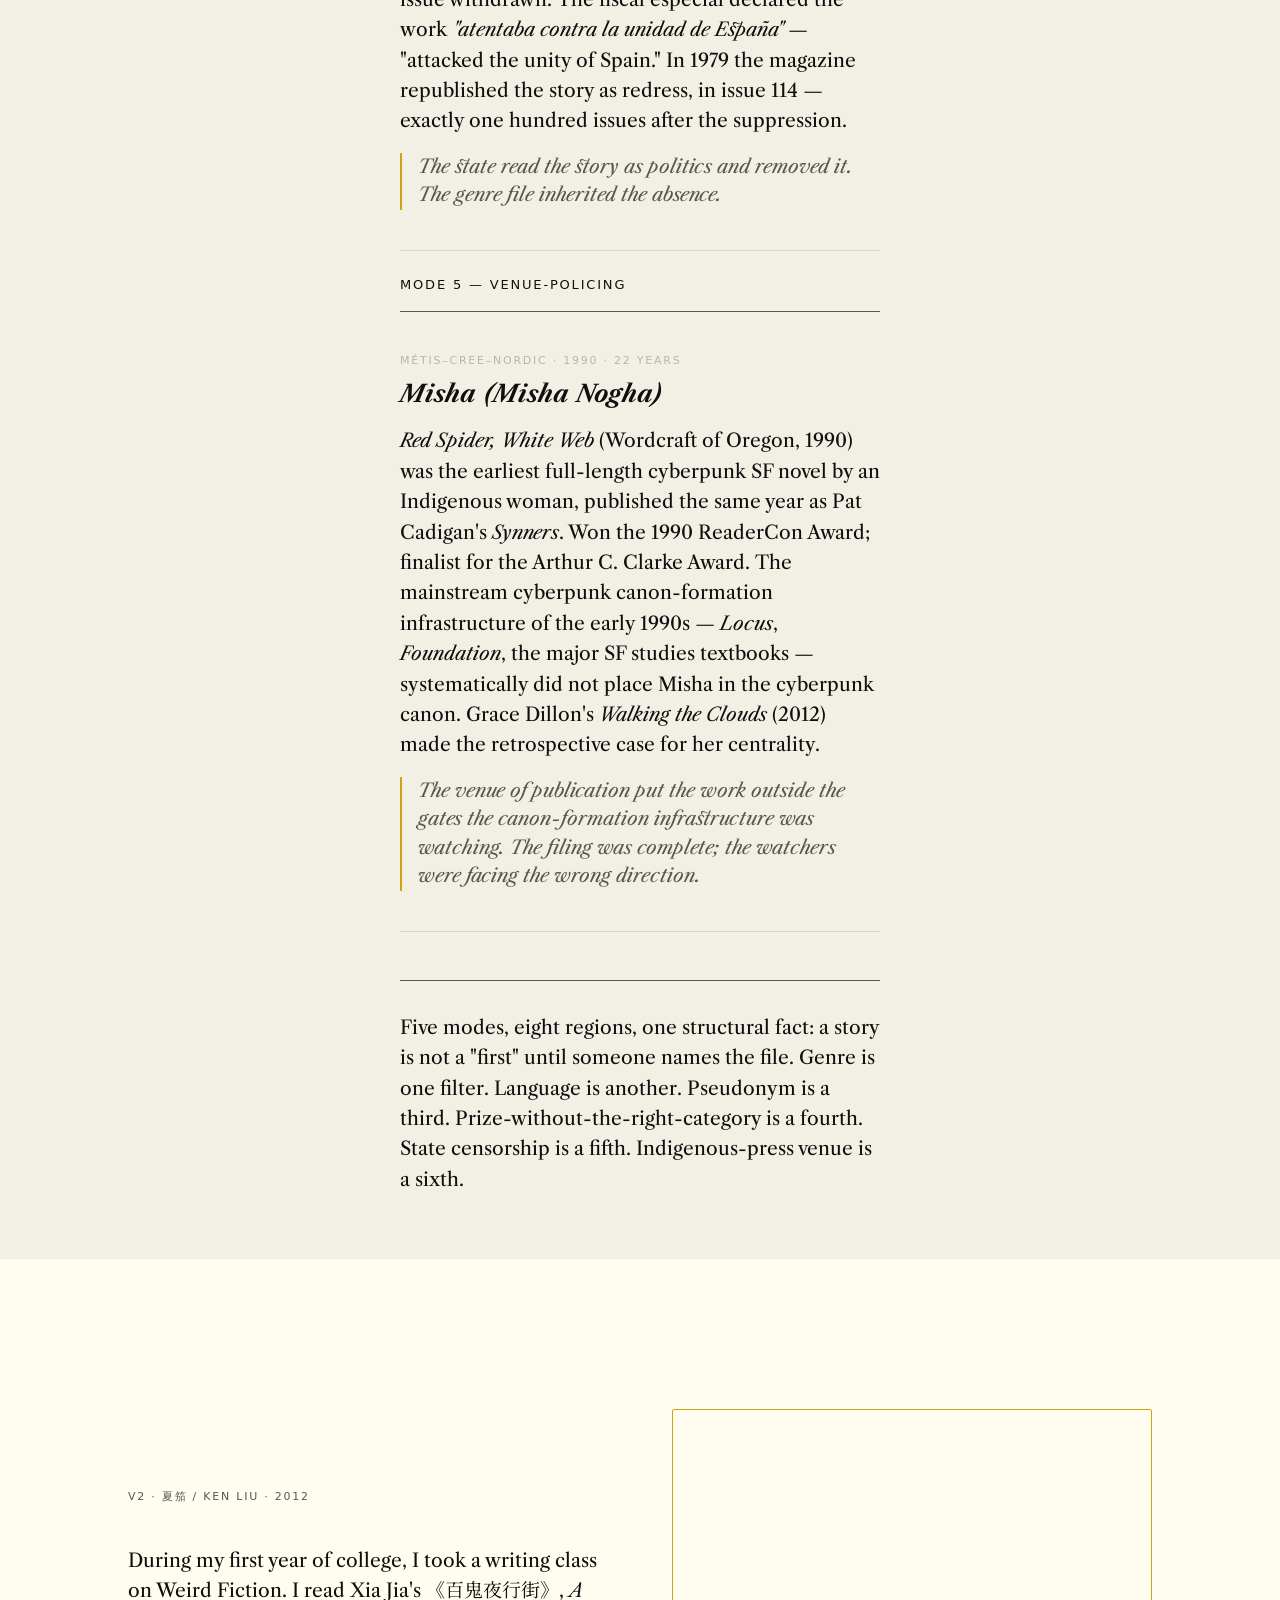
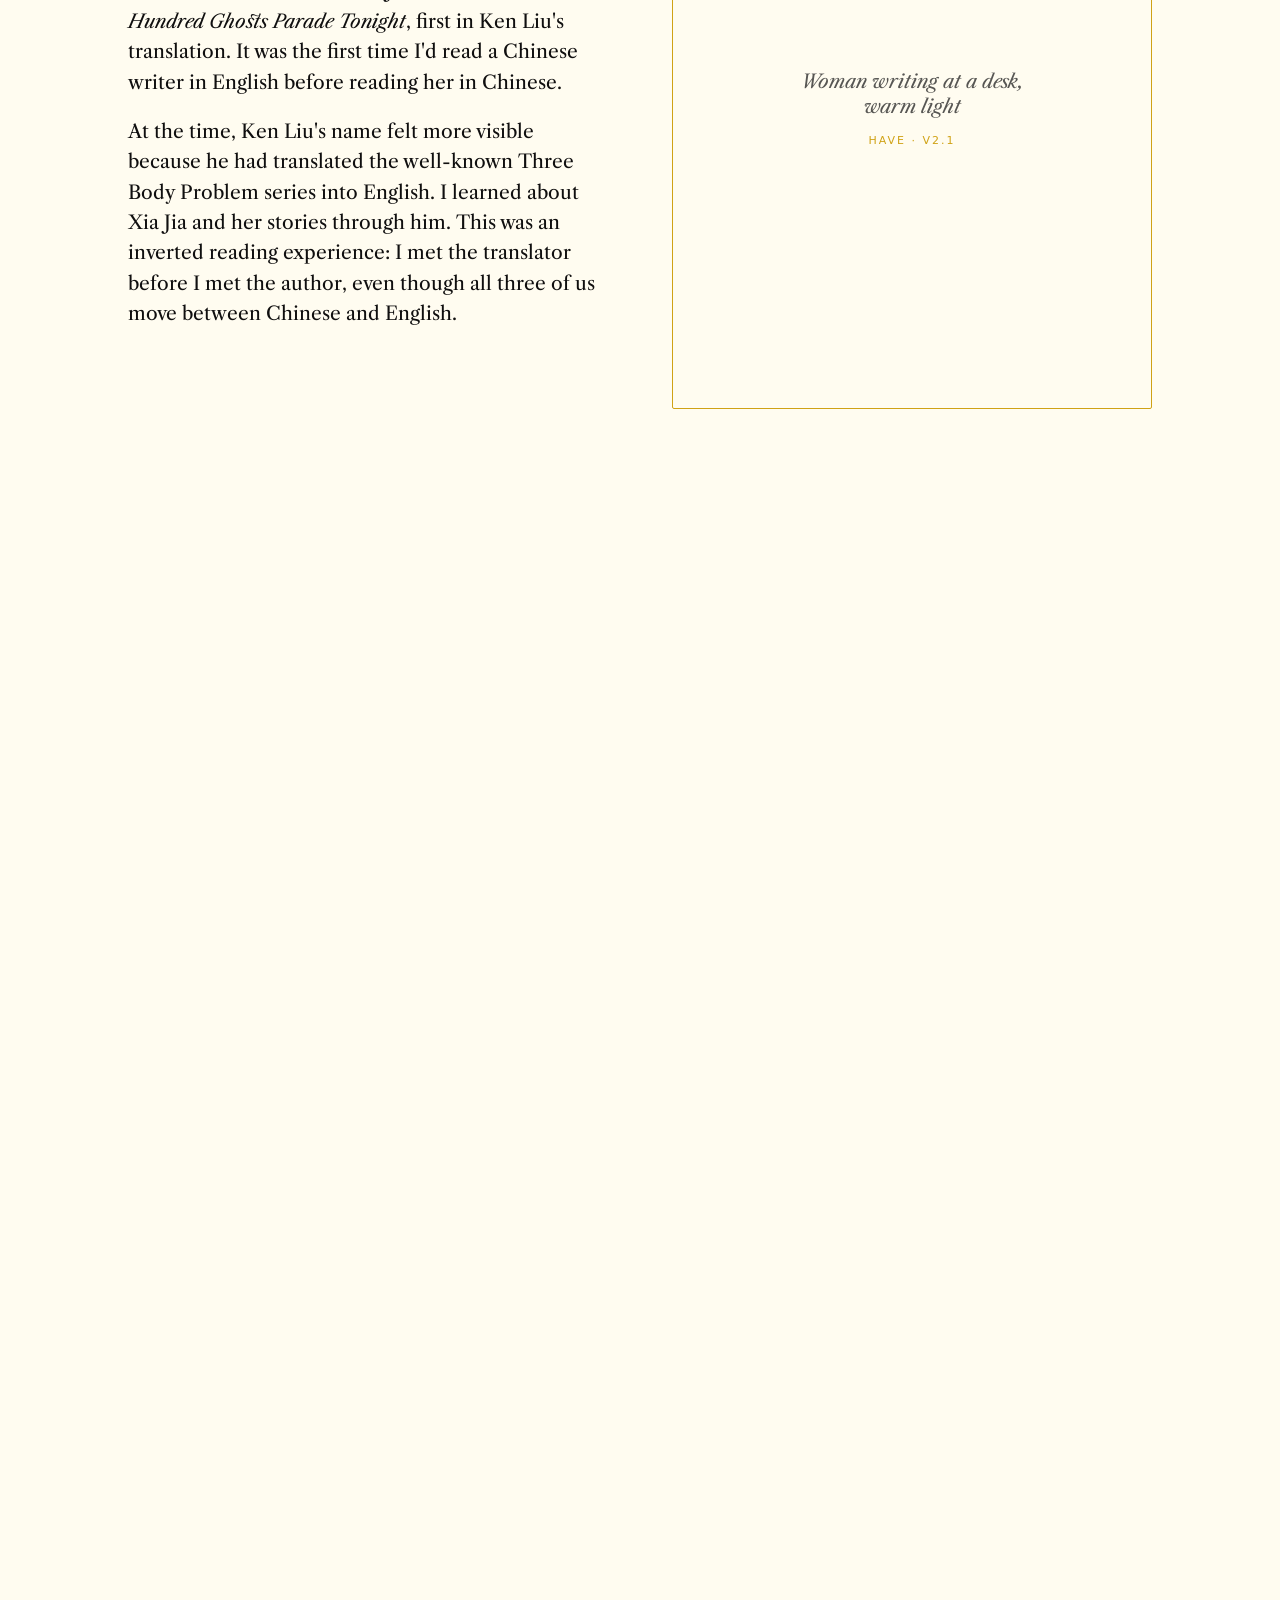
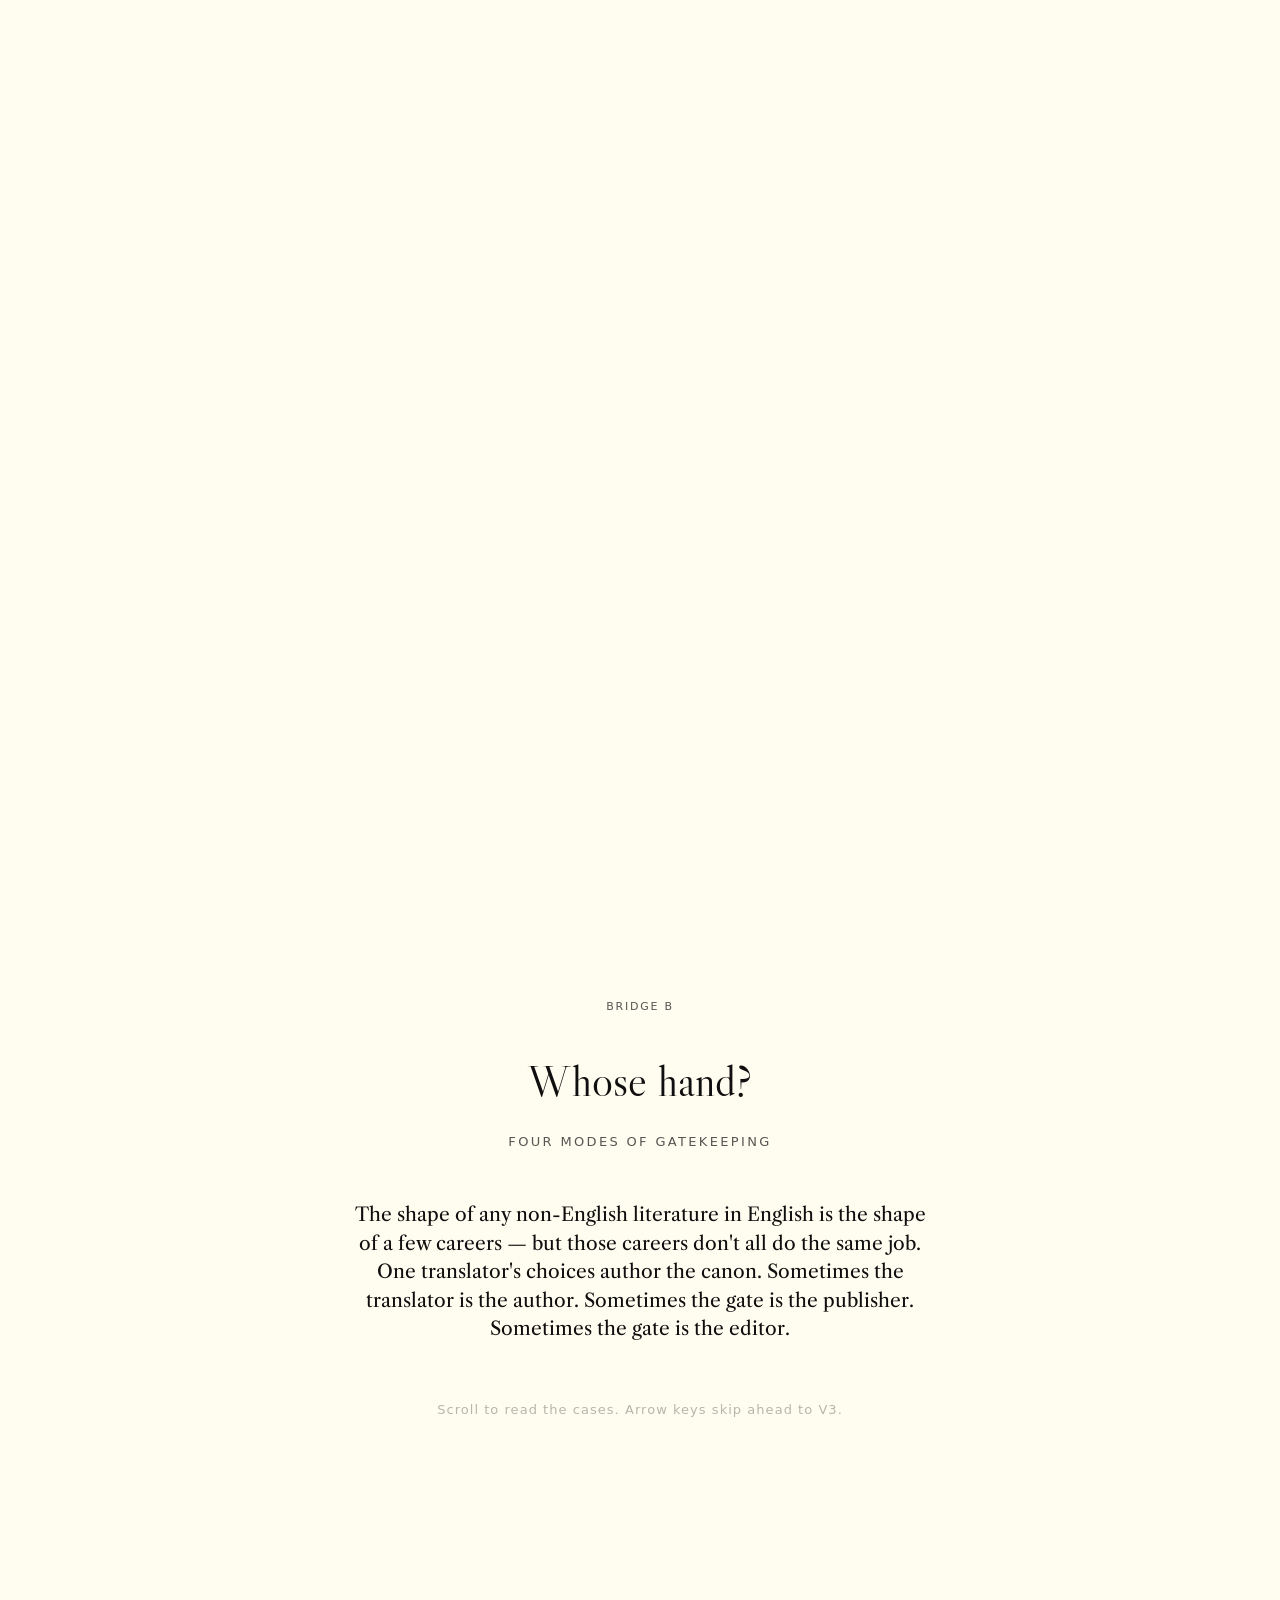
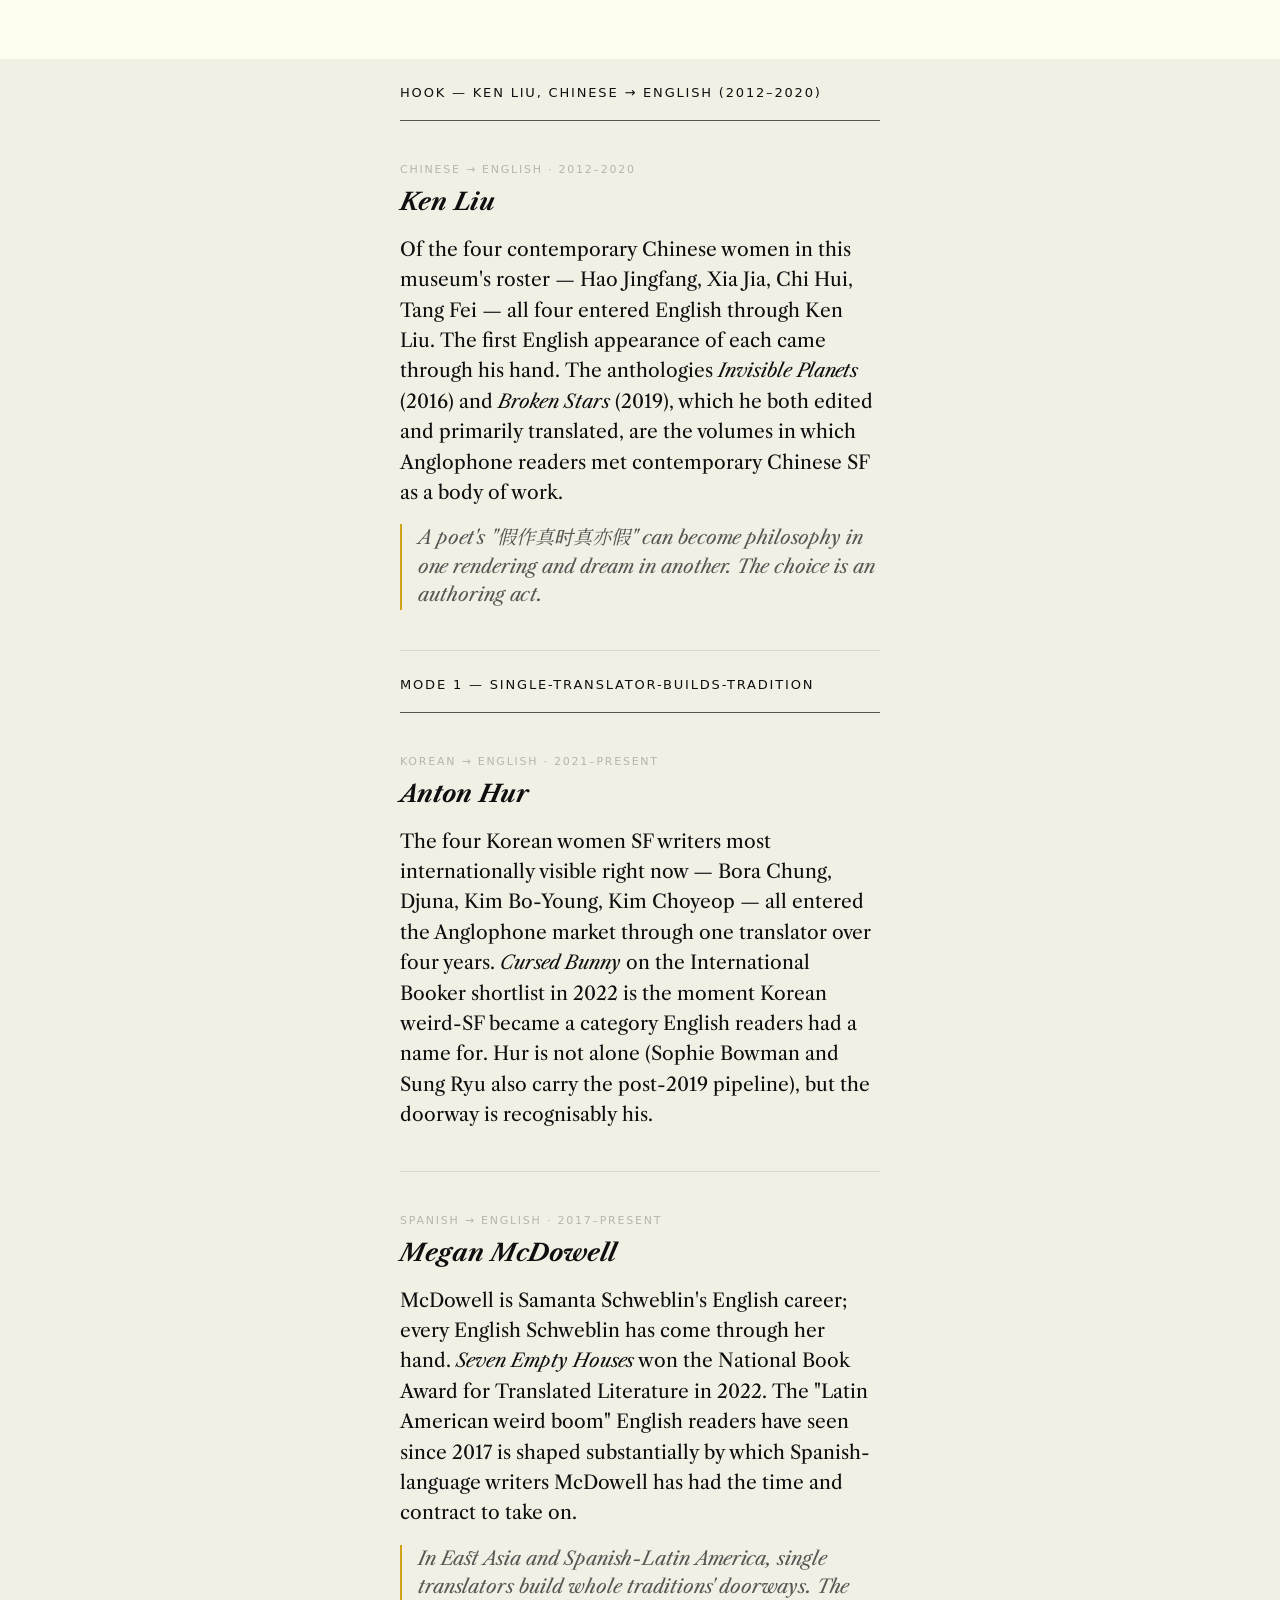
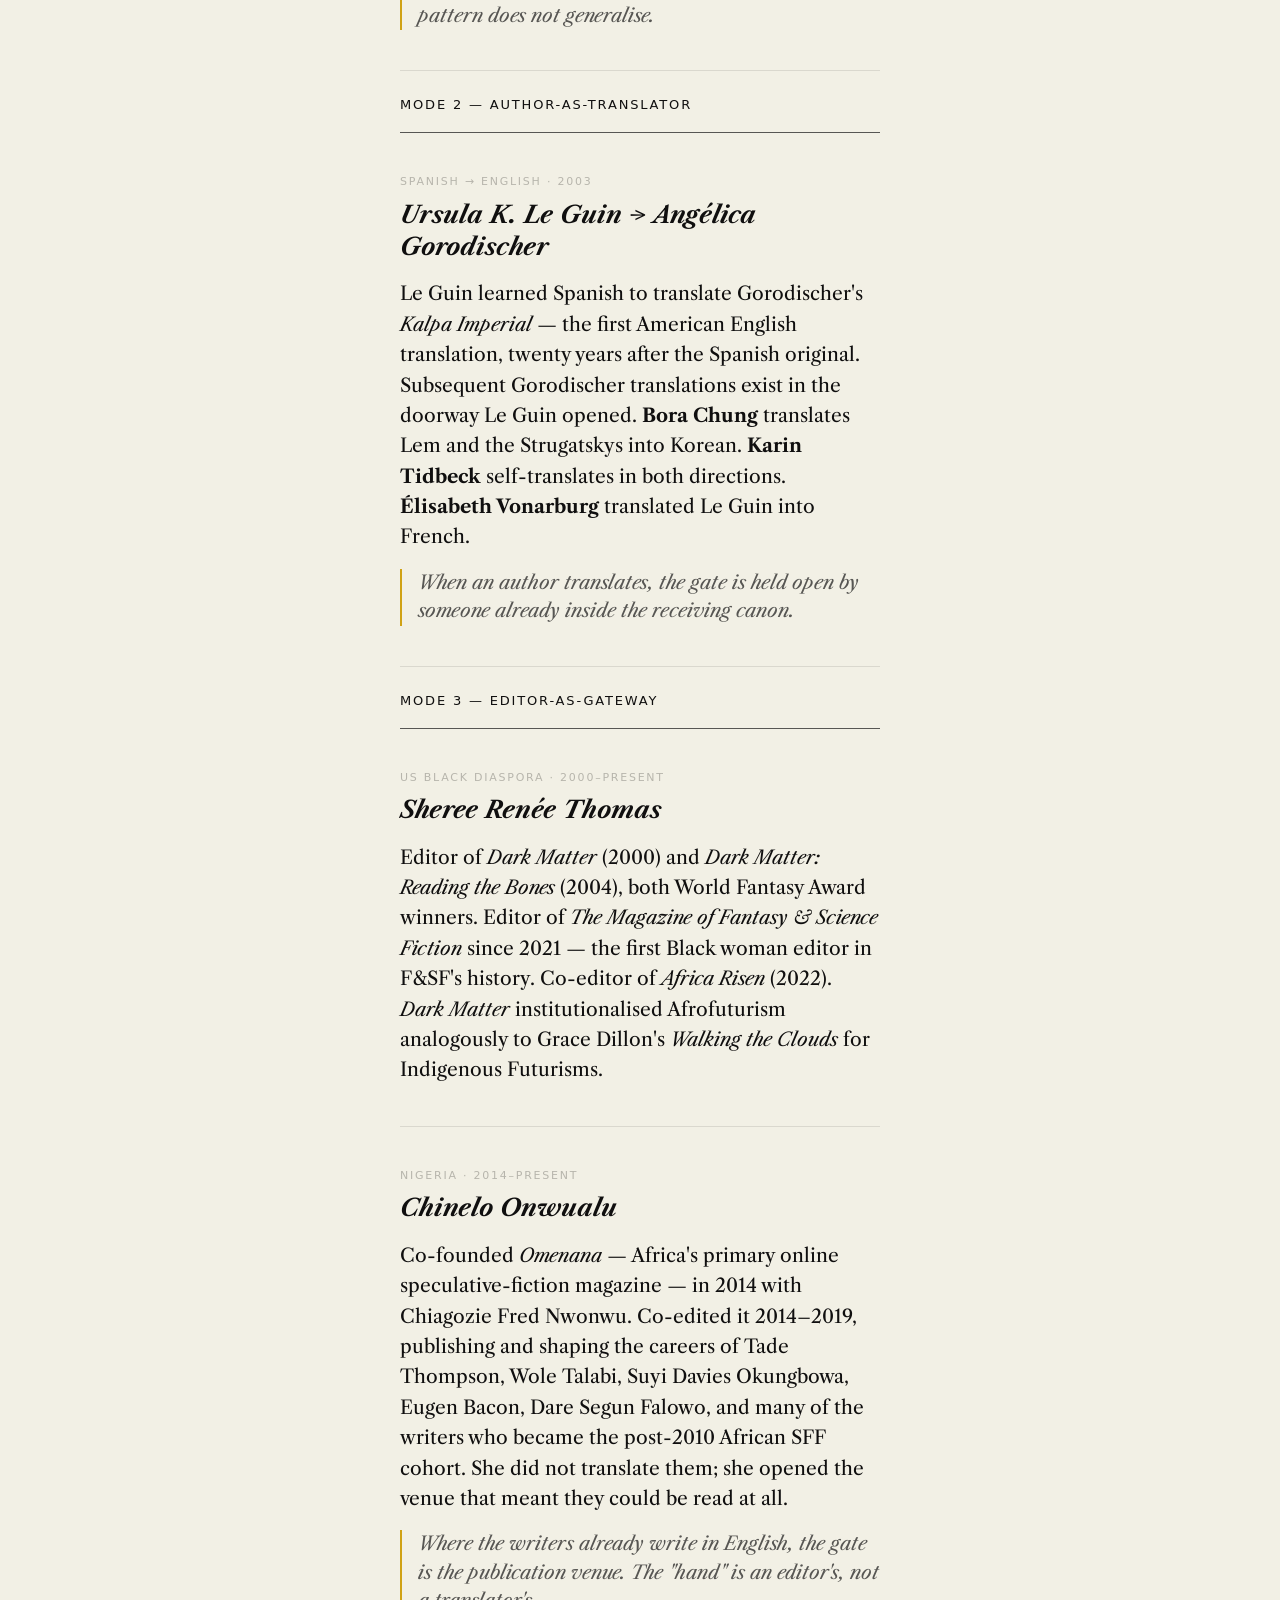
==== commit d9335307: "Refine opening: Flexoki palette, Libre Caslon type system, scroll recede - Swap to Flexoki light-mod" ====
--- a/index.html
+++ b/index.html
@@ -28,7 +28,7 @@
       <span class="opening-title-text" lang="en">The Untold Stories</span>
     </h1>
 
-    <p class="opening-subtext">I made this site for my own curiosity. I want to read more of the feminist science fiction I'd been missing, across decades and languages. The wall is where I'm starting.</p>
+    <p class="opening-subtext">I made this site for my own curiosity. I want to read more of the feminist science fiction I'd been missing, across decades and languages.</p>
 
     <div class="opening-postcards">
       <!-- Hotspot positions are starting estimates over open-1.png; refine
--- a/styles.css
+++ b/styles.css
@@ -690,8 +690,13 @@
   -webkit-user-drag: none;
   pointer-events: none;
   z-index: 0;
-  -webkit-mask-image: linear-gradient(to bottom, black 0%, black 60%, transparent 100%);
-          mask-image: linear-gradient(to bottom, black 0%, black 60%, transparent 100%);
+  -webkit-mask-image: linear-gradient(to bottom, black 0%, black 75%, transparent 100%);
+          mask-image: linear-gradient(to bottom, black 0%, black 75%, transparent 100%);
+  /* Depth-of-field: image fades and blurs as the visitor scrolls past
+     the opening. --opening-scroll-progress is set by script.js (0→1). */
+  opacity: calc(1 - var(--opening-scroll-progress, 0) * 0.65);
+  filter: blur(calc(var(--opening-scroll-progress, 0) * 2.5px));
+  will-change: opacity, filter;
 }
 
 .opening-bg-scrolled {
@@ -774,7 +779,8 @@
 /* Dark overlay over the image. Same mask as .opening-bg so they feather
    together at the bottom — image + overlay both fade out, body paper
    bleeds through where they vanish, producing a soft transparent seam
-   with V1 rather than a hard color band. */
+   with V1 rather than a hard color band. Also fades with scroll progress
+   so the overlay recedes with the image. */
 .spread-opening::before {
   content: '';
   position: absolute;
@@ -782,8 +788,9 @@
   background: rgba(0, 0, 0, 0.4);
   z-index: 1;
   pointer-events: none;
-  -webkit-mask-image: linear-gradient(to bottom, black 0%, black 60%, transparent 100%);
-          mask-image: linear-gradient(to bottom, black 0%, black 60%, transparent 100%);
+  -webkit-mask-image: linear-gradient(to bottom, black 0%, black 75%, transparent 100%);
+          mask-image: linear-gradient(to bottom, black 0%, black 75%, transparent 100%);
+  opacity: calc(1 - var(--opening-scroll-progress, 0) * 0.7);
 }
 
 .opening-title {
@@ -811,6 +818,9 @@
   opacity: 0;
   transition: opacity 700ms ease-out 200ms,
               transform 700ms cubic-bezier(0.2, 0.7, 0.2, 1) 200ms;
+  /* Scroll recede — multiplies with the entrance opacity. */
+  filter: opacity(calc(1 - var(--opening-scroll-progress, 0) * 0.7))
+          blur(calc(var(--opening-scroll-progress, 0) * 1.5px));
 }
 
 .spread-opening.is-entered .opening-title {
@@ -840,6 +850,9 @@
   transform: translateY(8px);
   transition: opacity 700ms ease-out 600ms,
               transform 700ms cubic-bezier(0.2, 0.7, 0.2, 1) 600ms;
+  /* Scroll recede — multiplies with the entrance opacity. */
+  filter: opacity(calc(1 - var(--opening-scroll-progress, 0) * 0.7))
+          blur(calc(var(--opening-scroll-progress, 0) * 1.5px));
 }
 
 .spread-opening.is-entered .opening-subtext {
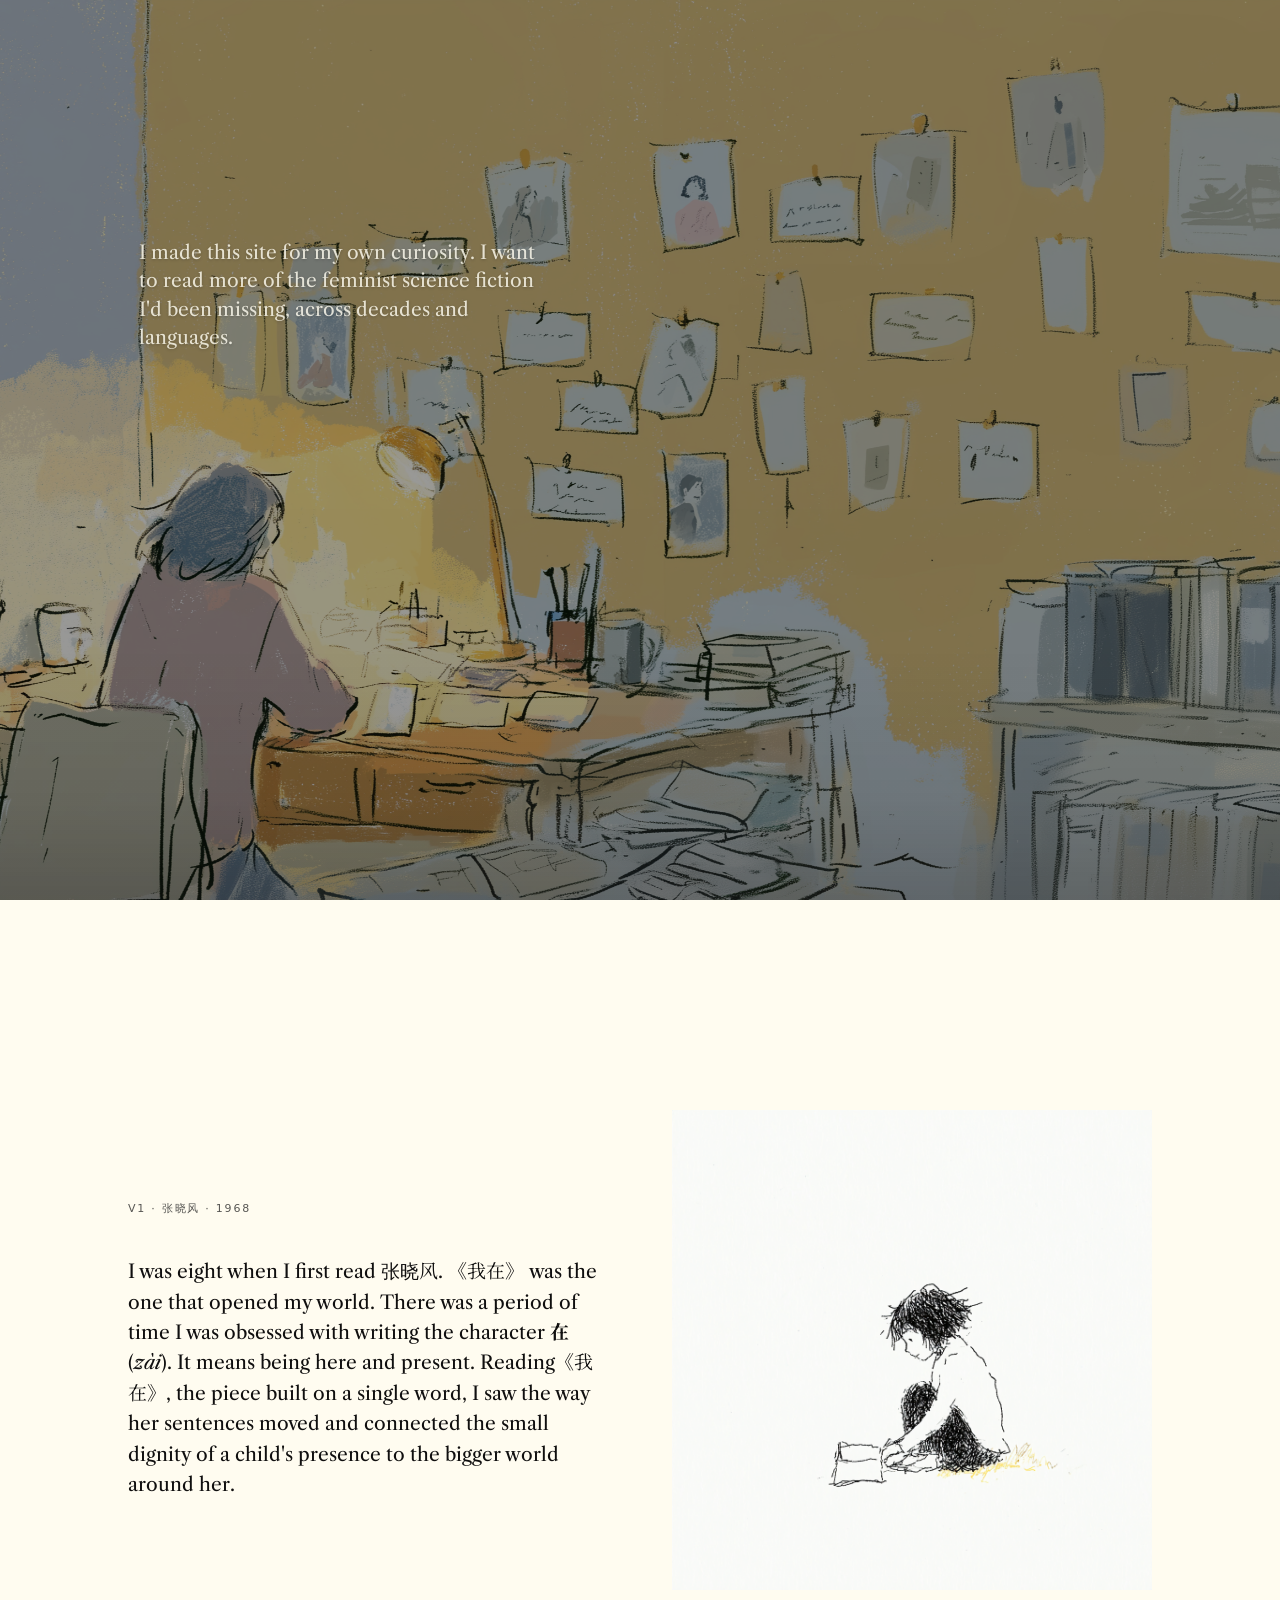
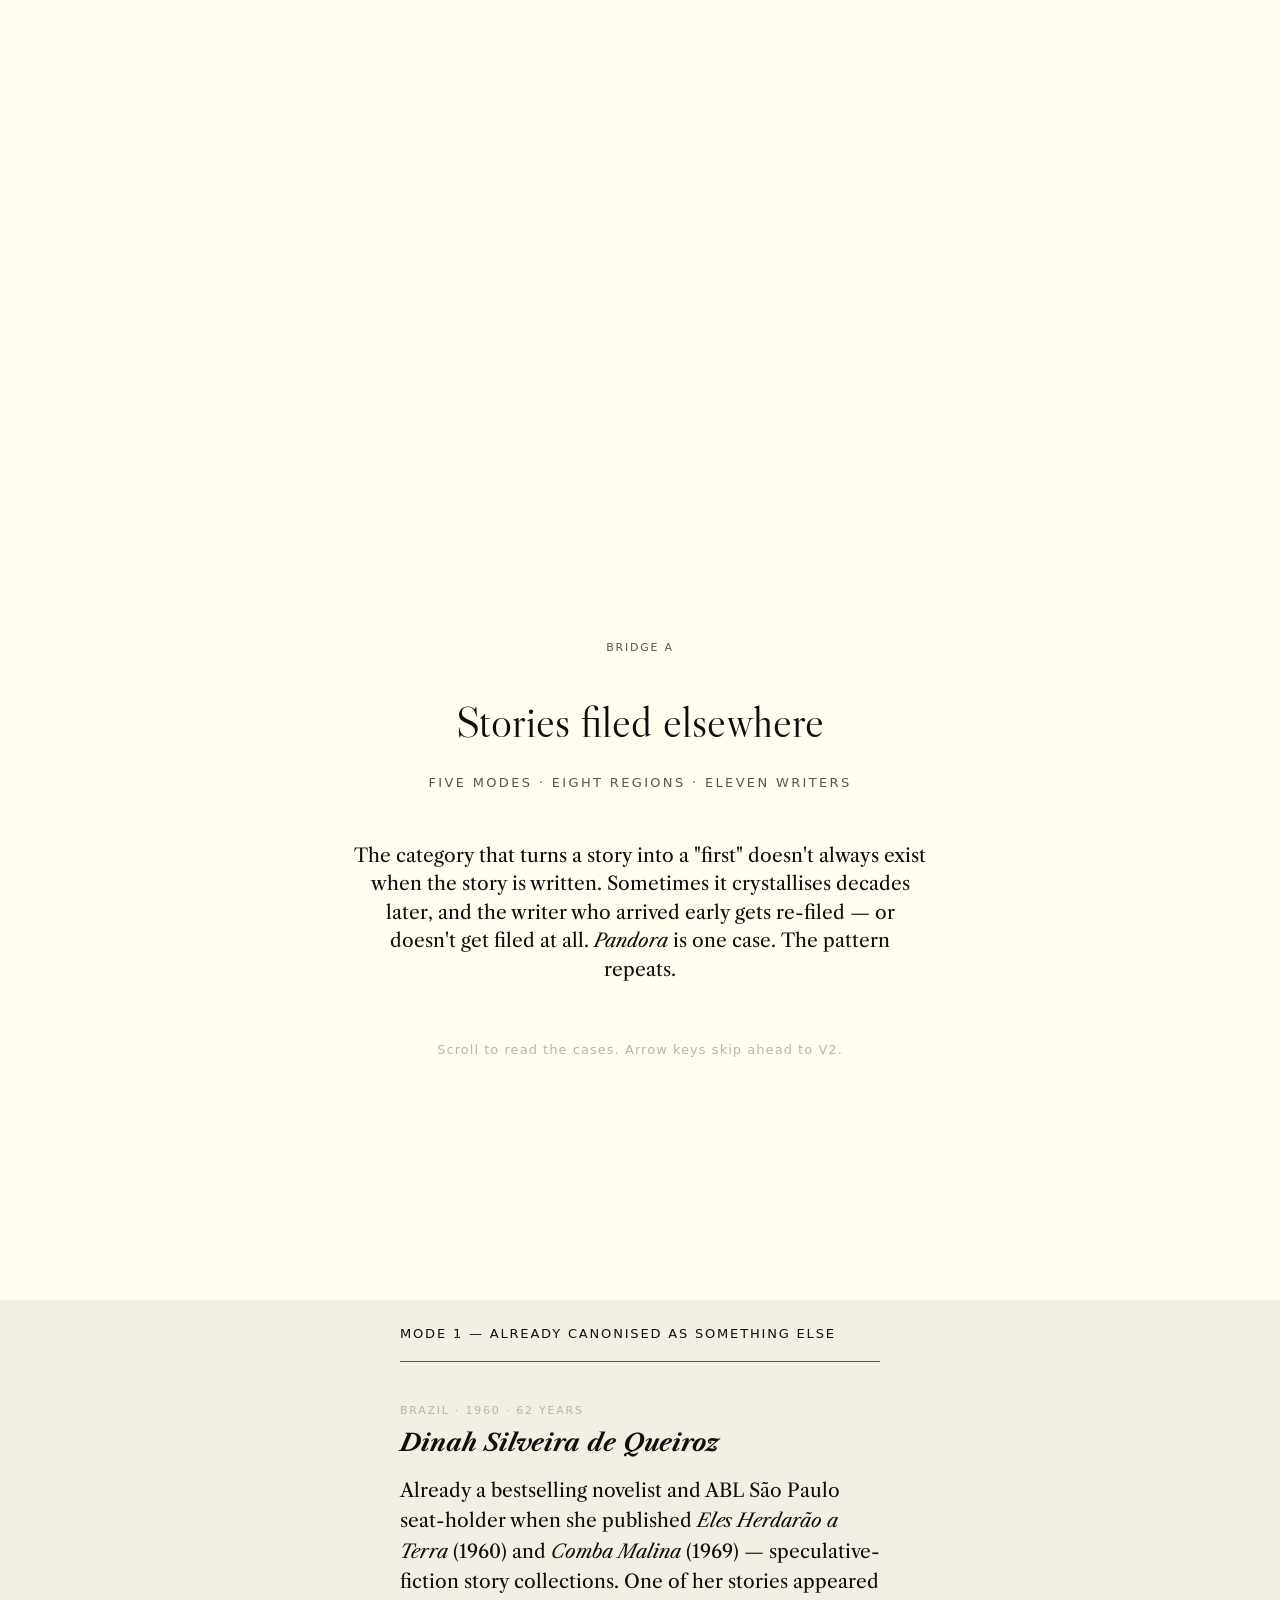
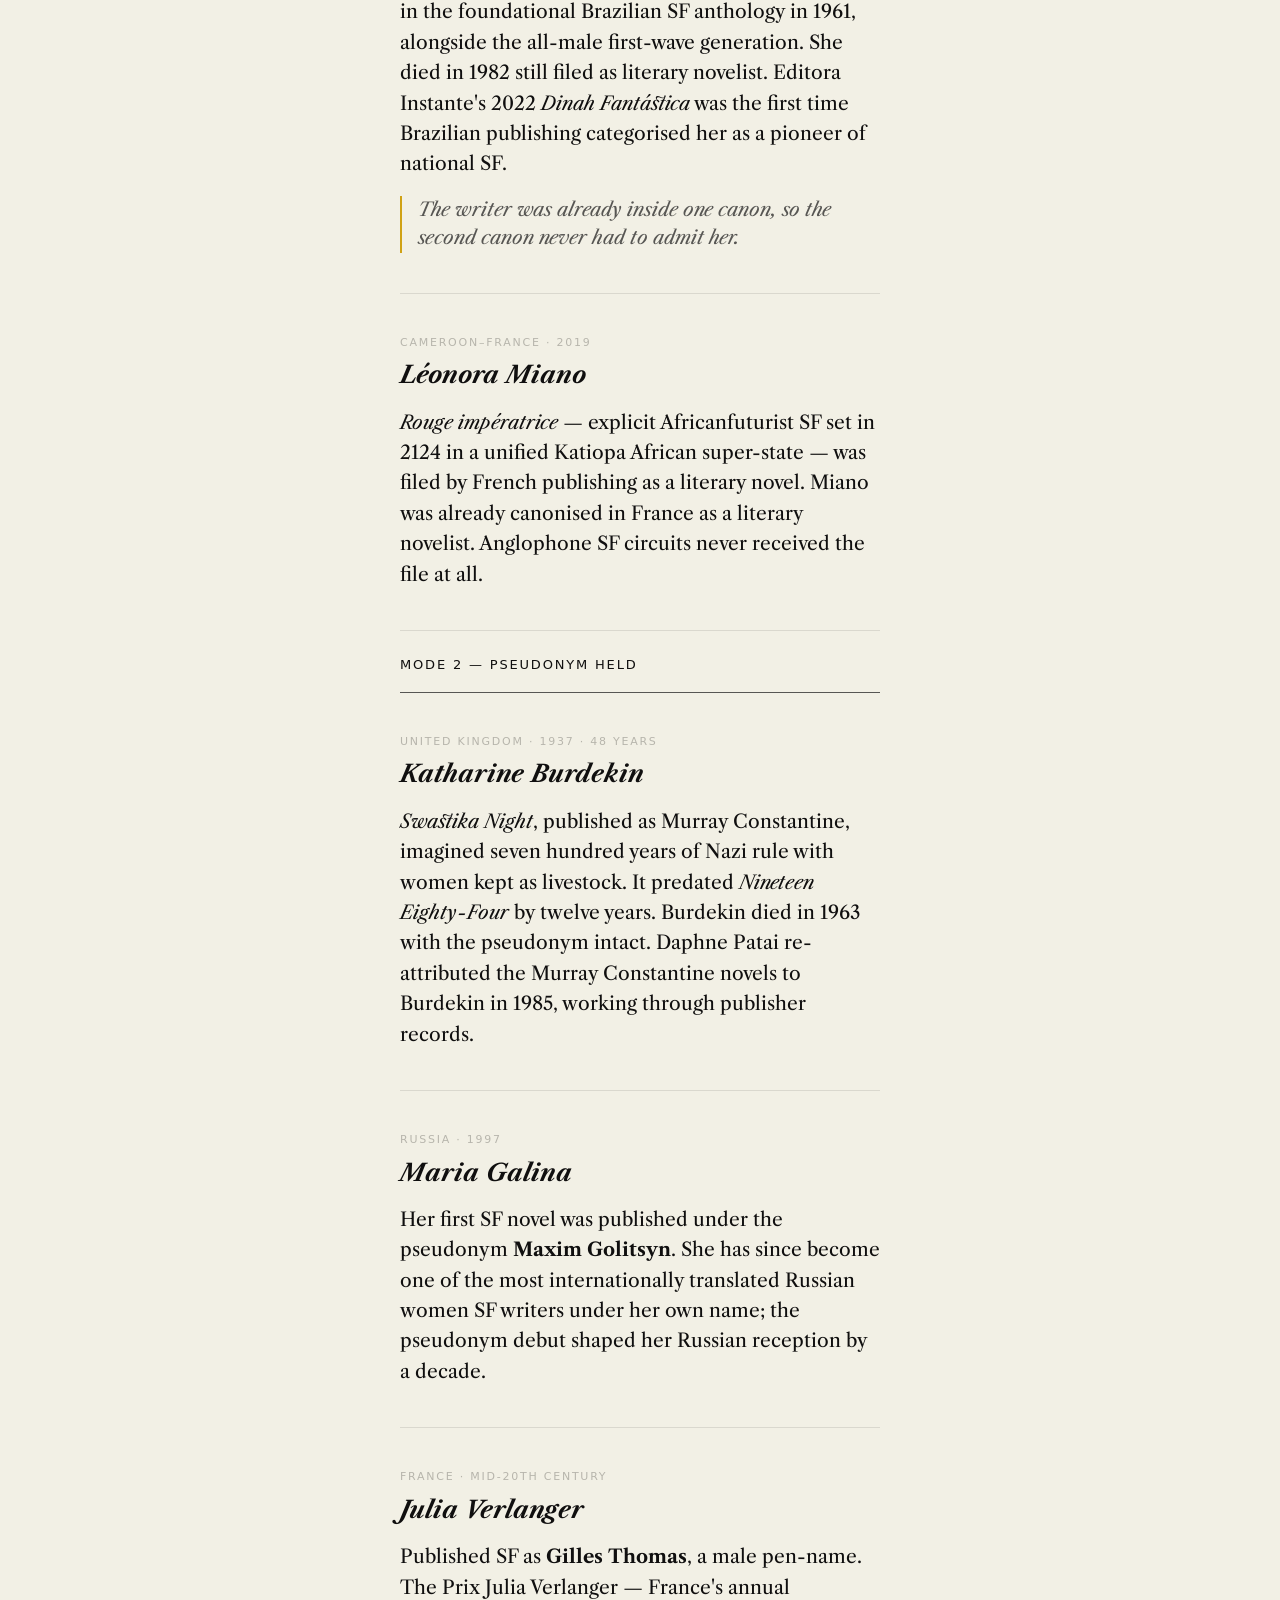
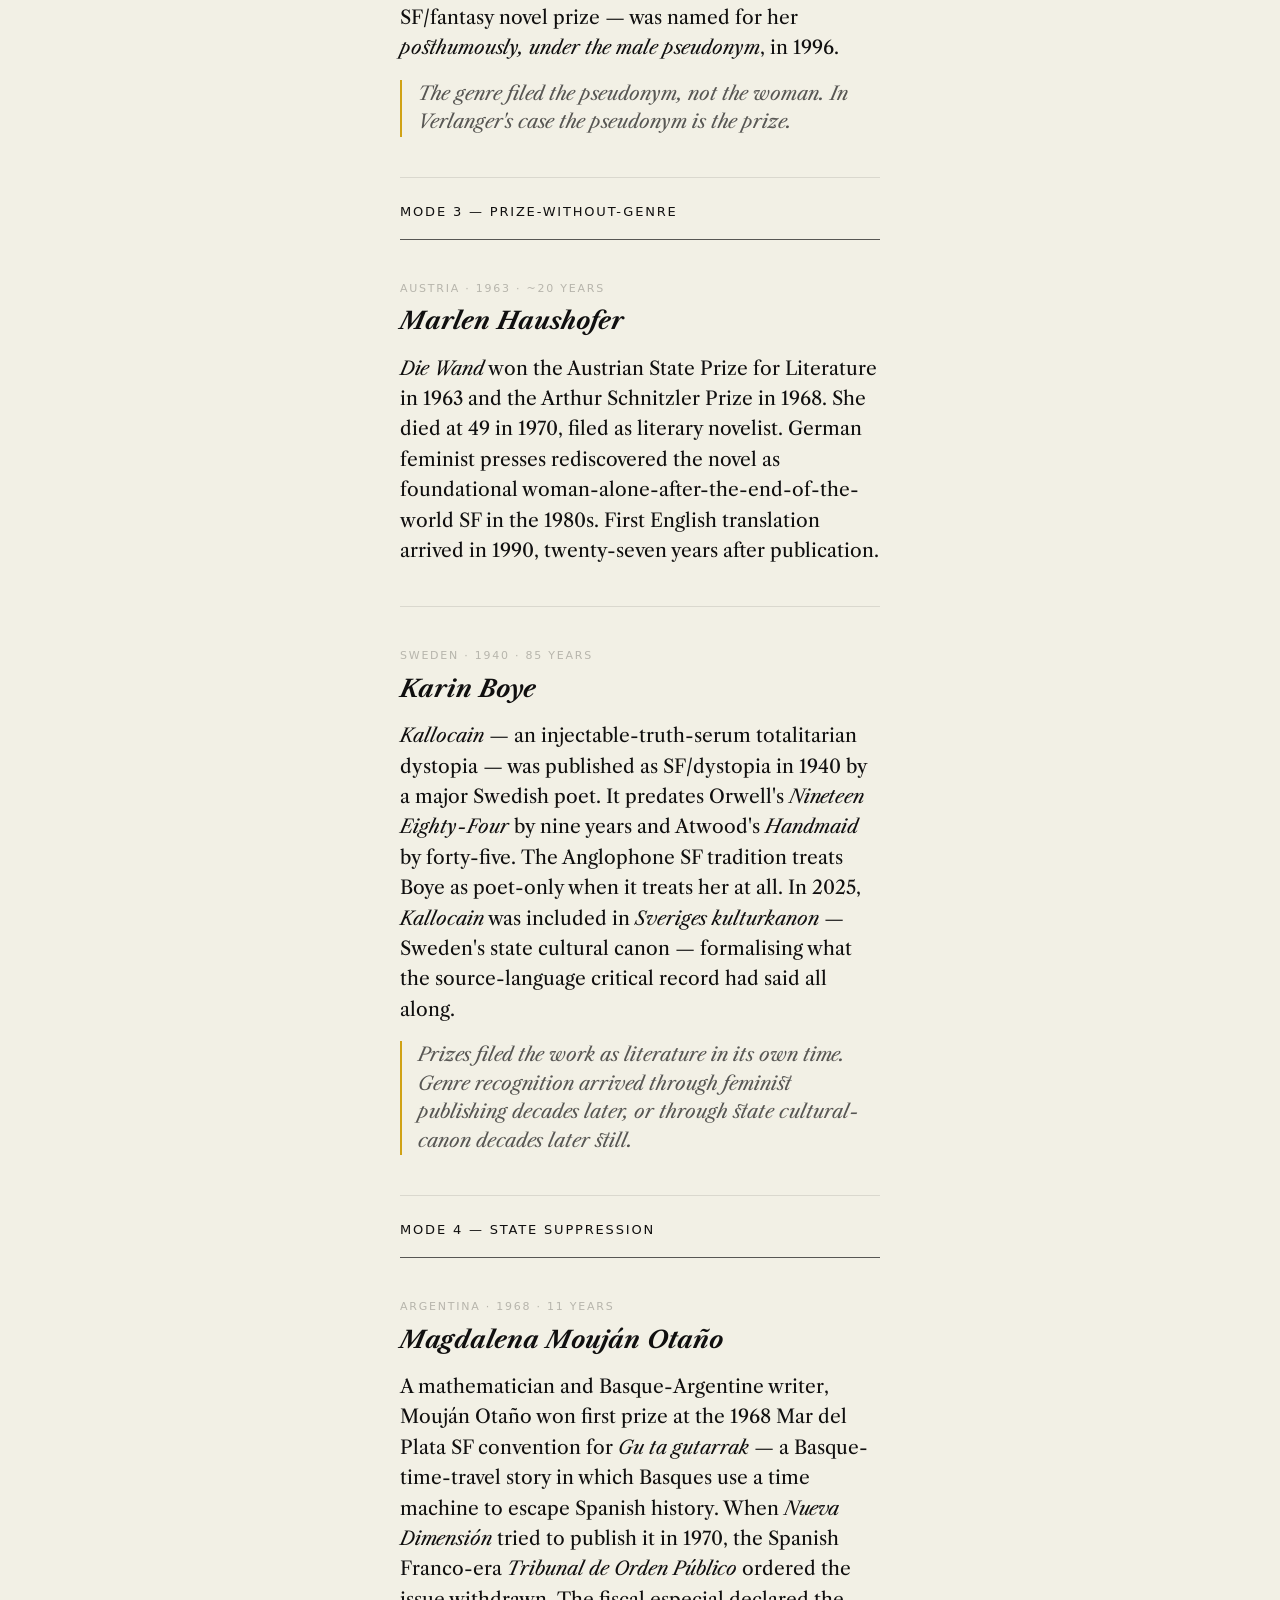
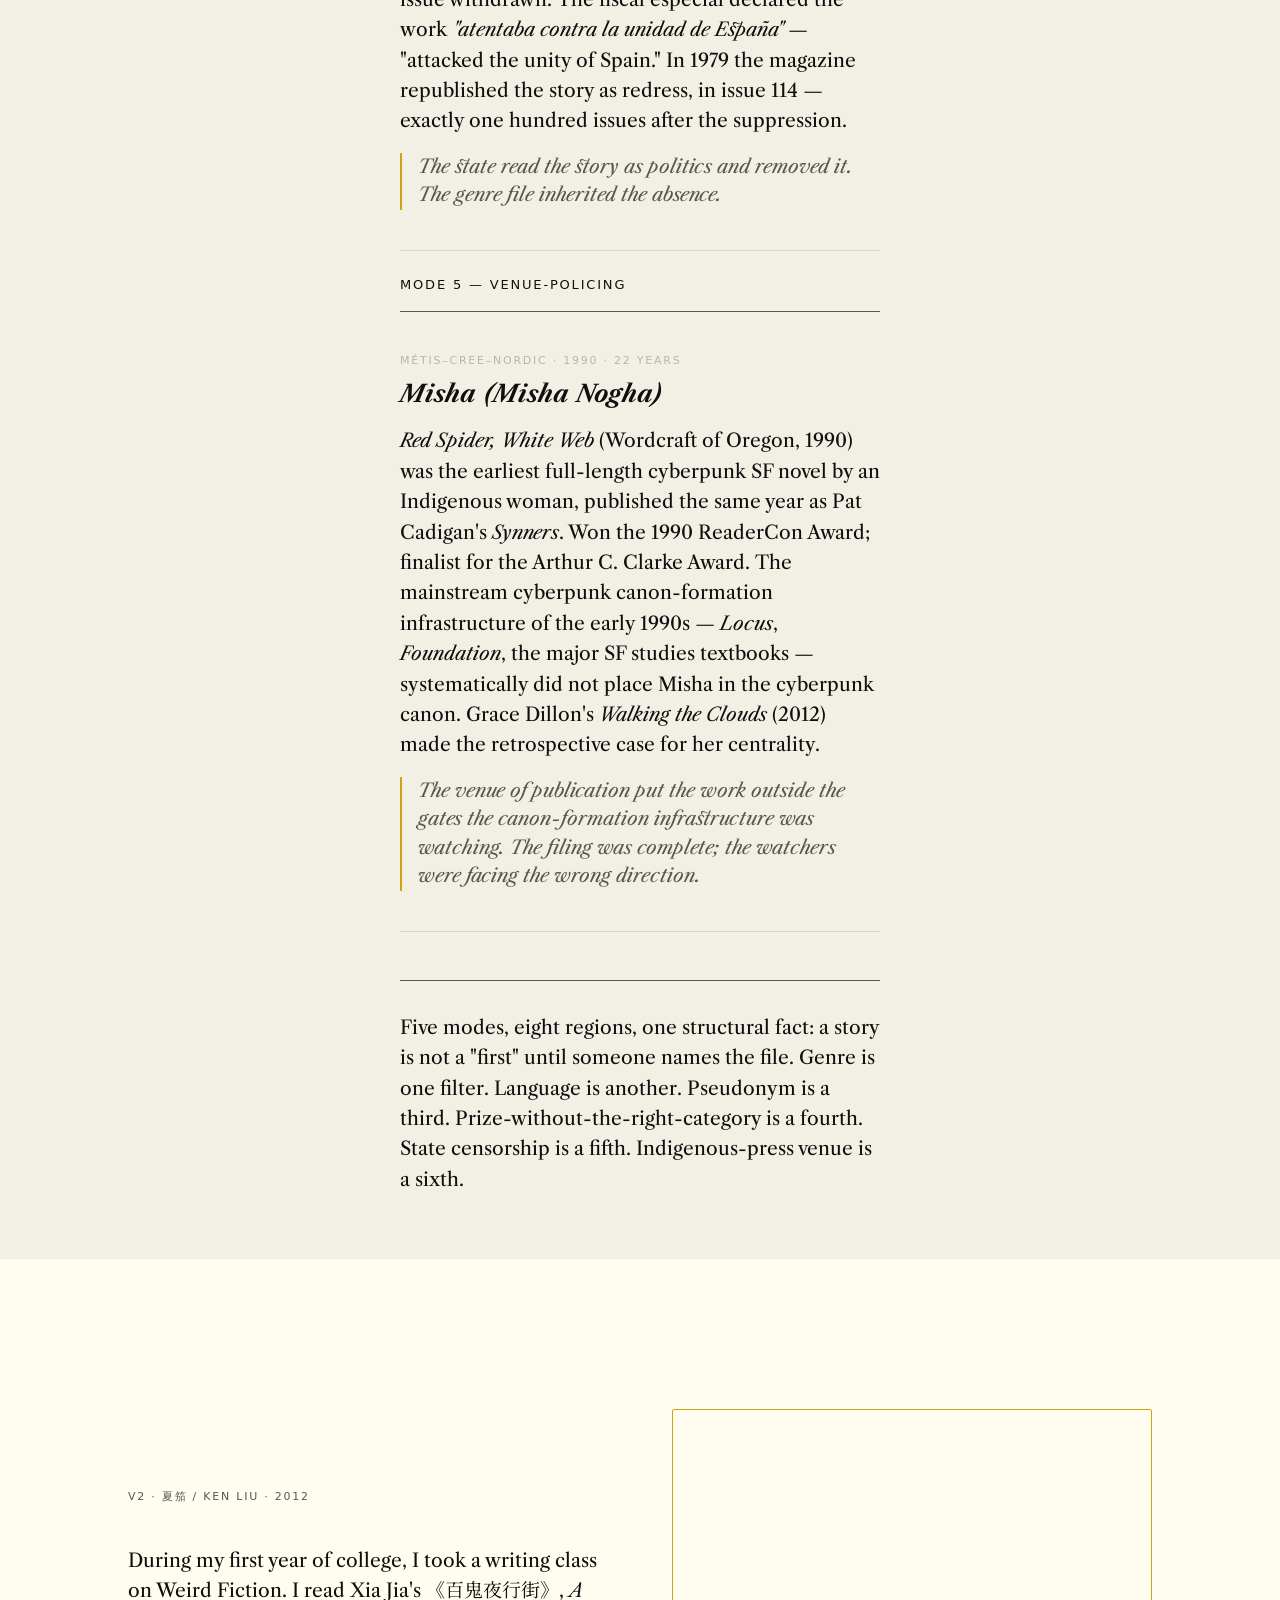
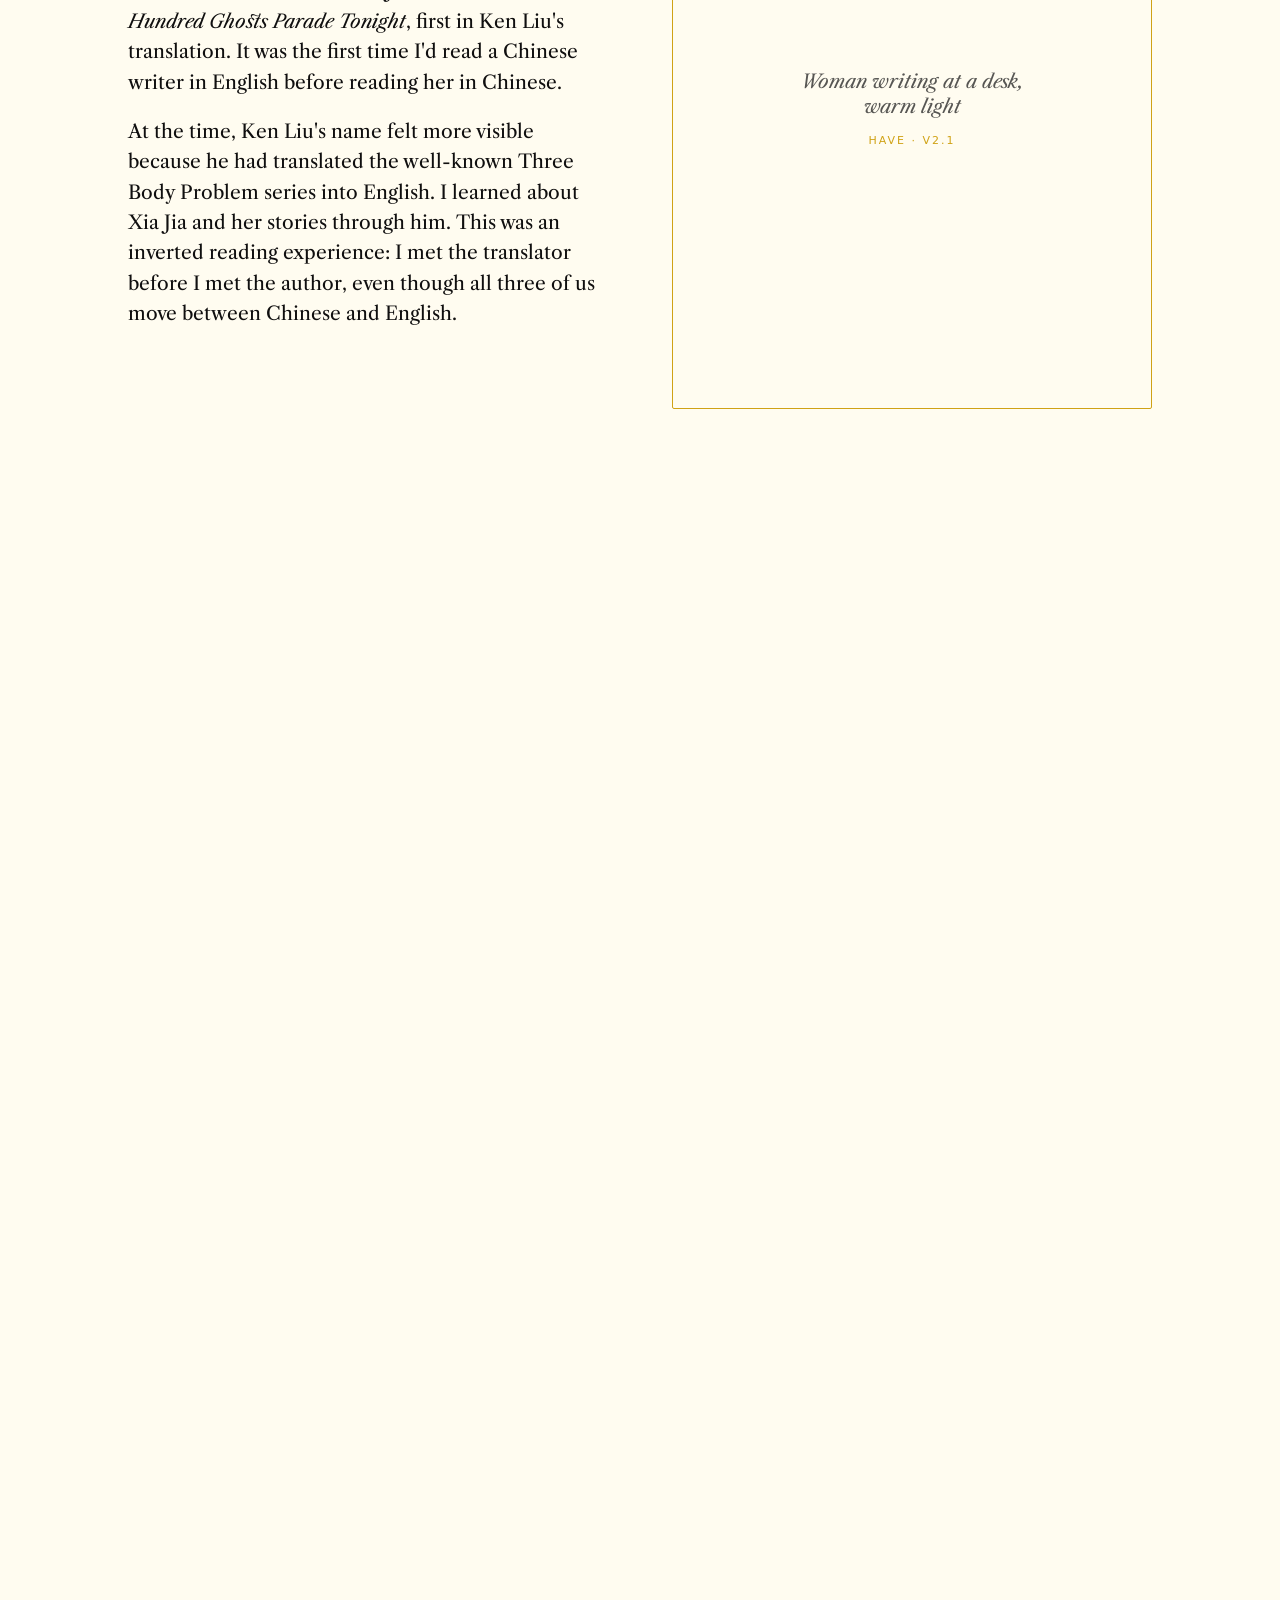
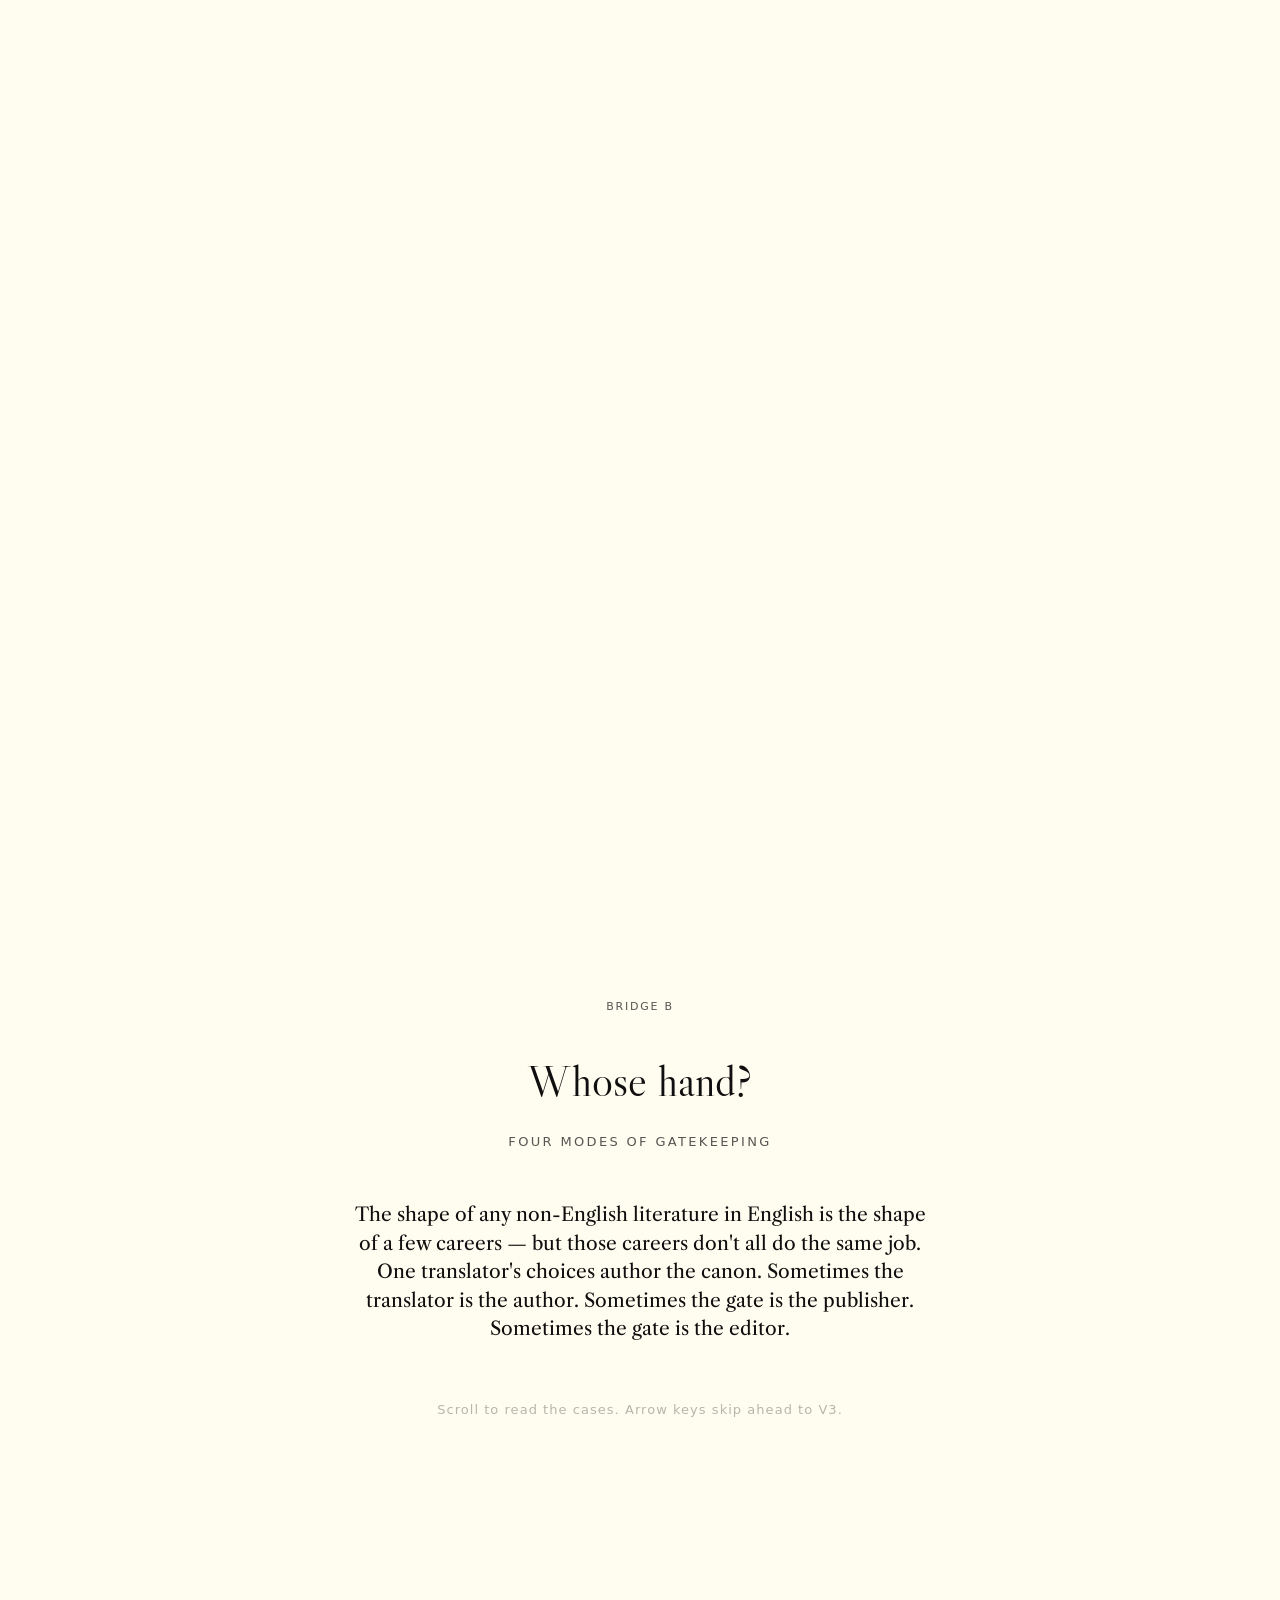
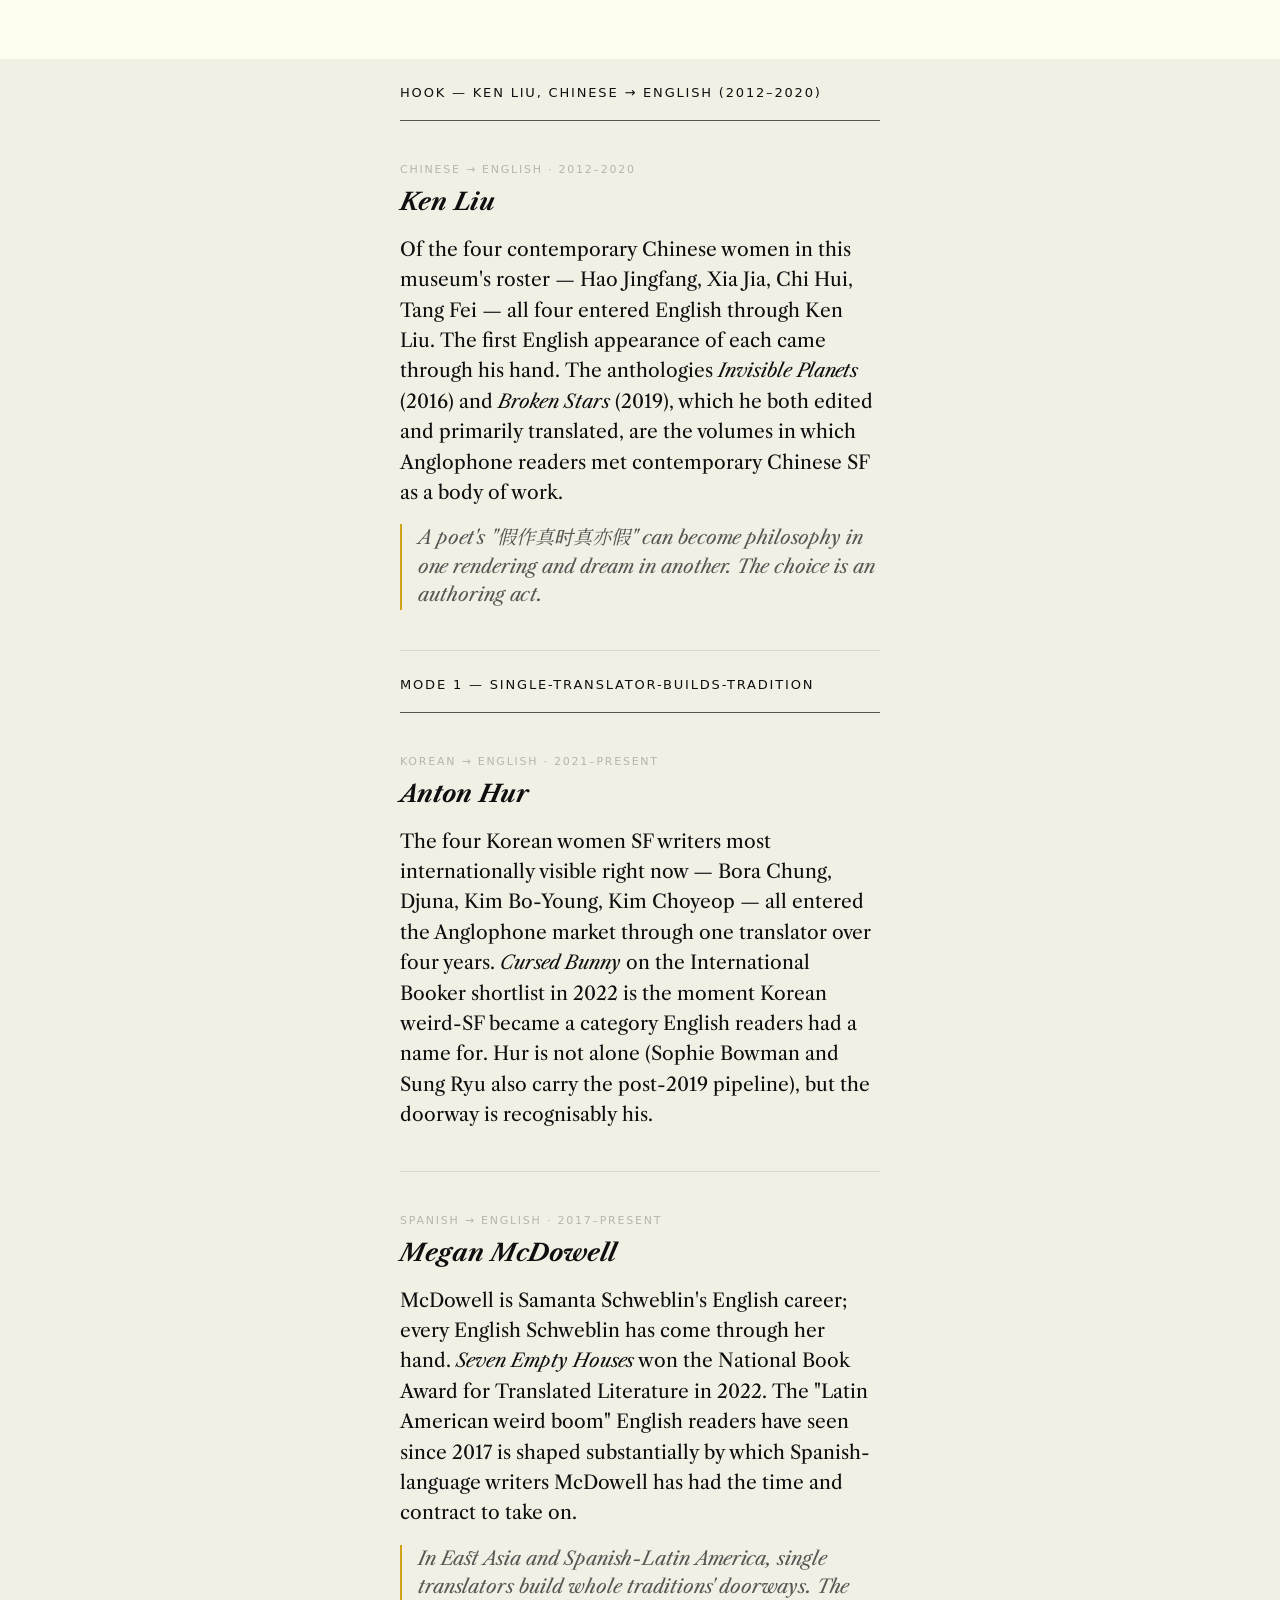
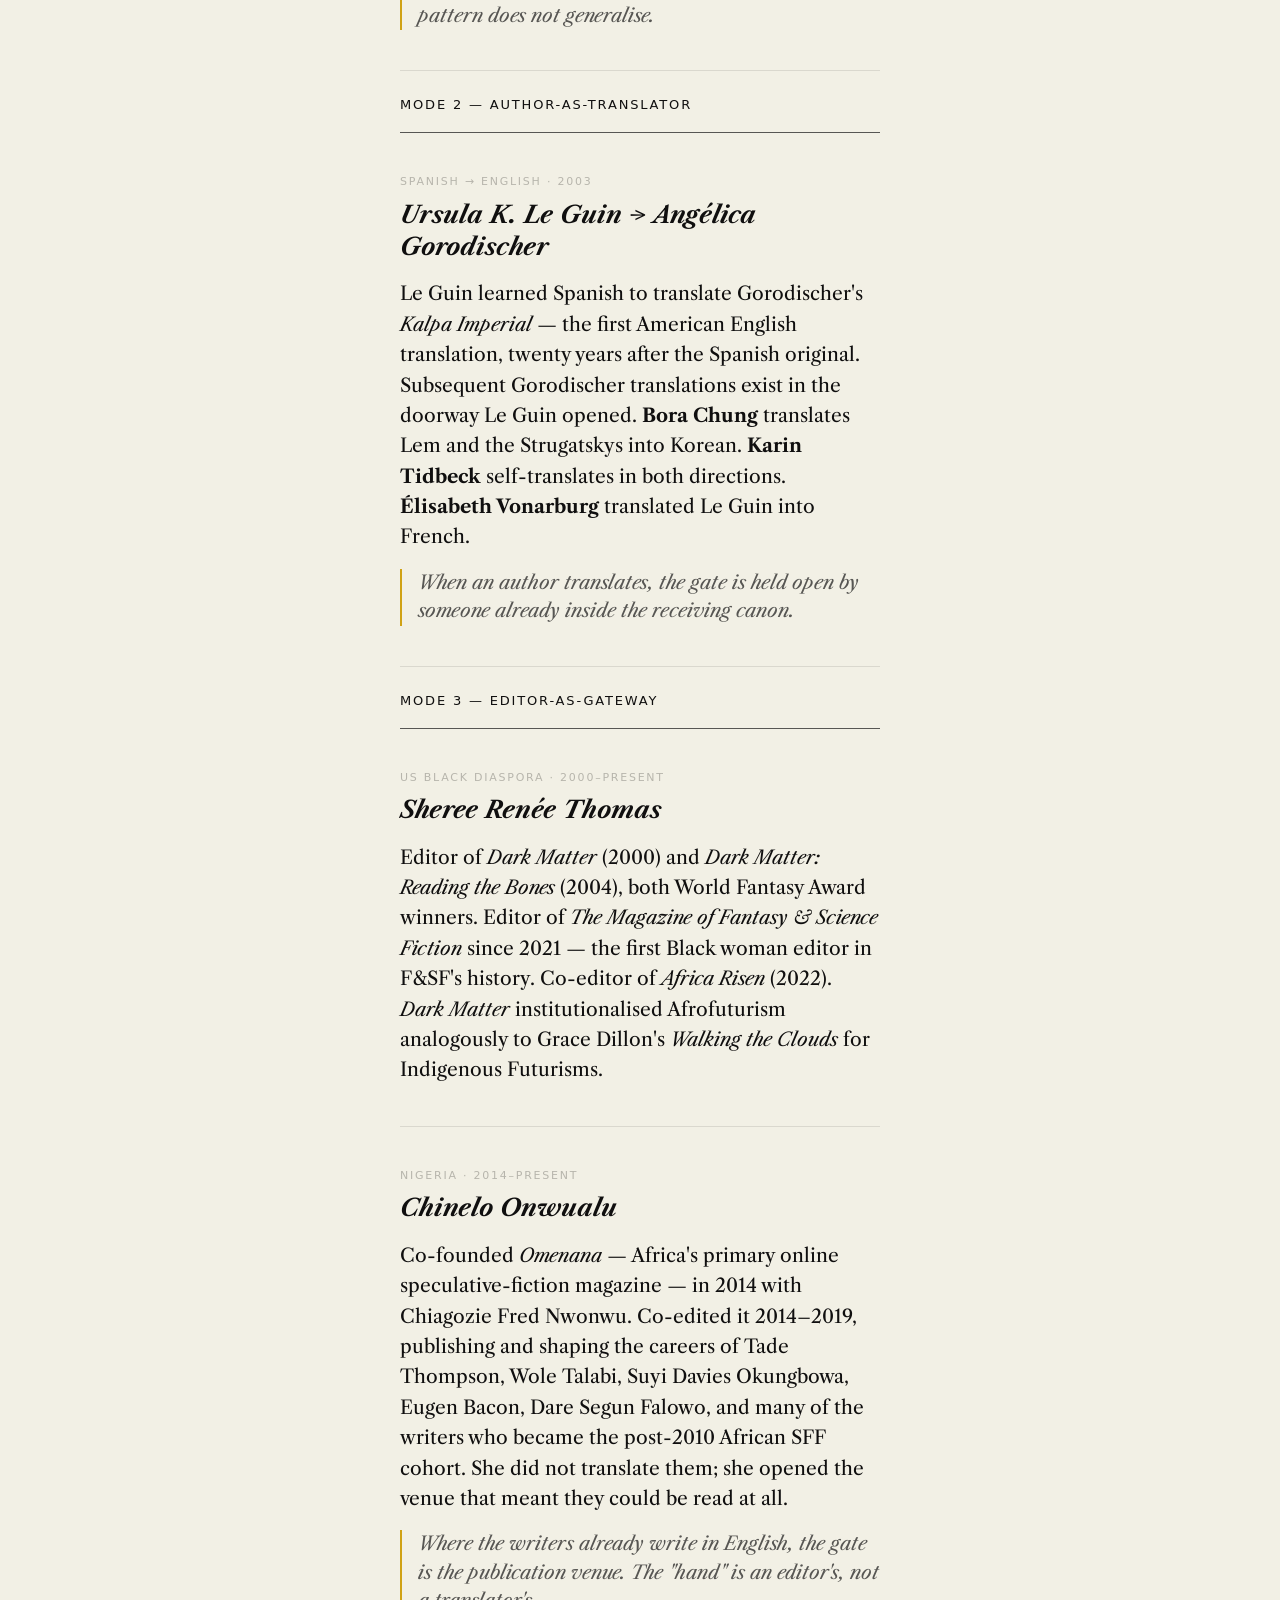
==== commit 39118898: "Postcard interaction: lamp-falloff glows, dust motes, glass cards Affordance - Replace rectangular h" ====
--- a/index.html
+++ b/index.html
@@ -35,19 +35,19 @@
            in devtools by toggling .show-hotspots on .opening-postcards -->
 
       <button class="postcard-hotspot" data-author="zhang-xiaofeng" type="button"
-              style="left: 51%; top: 19%; width: 6.5%; height: 10%;"
+              style="left: 50%; top: 12.5%; width: 8.33%; height: 25%;"
               aria-describedby="popover-zhang-xiaofeng">
         <span class="visually-hidden">Zhang Xiaofeng</span>
       </button>
 
       <button class="postcard-hotspot" data-author="xia-jia" type="button"
-              style="left: 60%; top: 14%; width: 5.5%; height: 9%;"
+              style="left: 64.17%; top: 16.25%; width: 2.5%; height: 2.5%;"
               aria-describedby="popover-xia-jia">
         <span class="visually-hidden">Xia Jia</span>
       </button>
 
       <button class="postcard-hotspot" data-author="hao-jingfang" type="button"
-              style="left: 67%; top: 9%; width: 5%; height: 8%;"
+              style="left: 51.25%; top: 51.88%; width: 5.83%; height: 8.75%;"
               aria-describedby="popover-hao-jingfang">
         <span class="visually-hidden">Hao Jingfang</span>
       </button>
@@ -59,7 +59,7 @@
       </button>
 
       <button class="postcard-hotspot" data-author="karin-boye" type="button"
-              style="left: 82%; top: 22%; width: 5.5%; height: 9%;"
+              style="left: 83.33%; top: 18.75%; width: 8.33%; height: 12.5%;"
               aria-describedby="popover-karin-boye">
         <span class="visually-hidden">Karin Boye</span>
       </button>
@@ -71,13 +71,13 @@
       </button>
 
       <button class="postcard-hotspot" data-author="leonora-miano" type="button"
-              style="left: 60%; top: 32%; width: 5.5%; height: 9%;"
+              style="left: 62.5%; top: 31.25%; width: 8.33%; height: 12.5%;"
               aria-describedby="popover-leonora-miano">
         <span class="visually-hidden">Léonora Miano</span>
       </button>
 
       <button class="postcard-hotspot" data-author="misha-nogha" type="button"
-              style="left: 45%; top: 32%; width: 5.5%; height: 9%;"
+              style="left: 50%; top: 37.5%; width: 8.33%; height: 12.5%;"
               aria-describedby="popover-misha-nogha">
         <span class="visually-hidden">Misha Nogha</span>
       </button>
--- a/styles.css
+++ b/styles.css
@@ -690,8 +690,6 @@
   -webkit-user-drag: none;
   pointer-events: none;
   z-index: 0;
-  -webkit-mask-image: linear-gradient(to bottom, black 0%, black 75%, transparent 100%);
-          mask-image: linear-gradient(to bottom, black 0%, black 75%, transparent 100%);
   /* Depth-of-field: image fades and blurs as the visitor scrolls past
      the opening. --opening-scroll-progress is set by script.js (0→1). */
   opacity: calc(1 - var(--opening-scroll-progress, 0) * 0.65);
@@ -776,11 +774,8 @@
   left: 1.6%;
 }
 
-/* Dark overlay over the image. Same mask as .opening-bg so they feather
-   together at the bottom — image + overlay both fade out, body paper
-   bleeds through where they vanish, producing a soft transparent seam
-   with V1 rather than a hard color band. Also fades with scroll progress
-   so the overlay recedes with the image. */
+/* Dark overlay over the image. Recedes with scroll progress so the
+   overlay fades along with the image as the visitor scrolls into V1. */
 .spread-opening::before {
   content: '';
   position: absolute;
@@ -788,9 +783,29 @@
   background: rgba(0, 0, 0, 0.4);
   z-index: 1;
   pointer-events: none;
-  -webkit-mask-image: linear-gradient(to bottom, black 0%, black 75%, transparent 100%);
-          mask-image: linear-gradient(to bottom, black 0%, black 75%, transparent 100%);
   opacity: calc(1 - var(--opening-scroll-progress, 0) * 0.7);
+}
+
+/* Quiet seam — a soft deepening of the existing dark tones at the very
+   bottom of the opening, reading as a shelf-shadow / page-edge rather
+   than introducing a bright wash. No new color, just gentle darkening. */
+.spread-opening::after {
+  content: '';
+  position: absolute;
+  left: 0;
+  right: 0;
+  bottom: 0;
+  height: 28%;
+  background: linear-gradient(
+    to bottom,
+    rgba(16, 15, 15, 0)    0%,
+    rgba(16, 15, 15, 0.08) 60%,
+    rgba(16, 15, 15, 0.22) 100%
+  );
+  z-index: 2;
+  pointer-events: none;
+  /* Fades with scroll so it doesn't darken what's receding. */
+  opacity: calc(1 - var(--opening-scroll-progress, 0) * 0.8);
 }
 
 .opening-title {
@@ -821,6 +836,12 @@
   /* Scroll recede — multiplies with the entrance opacity. */
   filter: opacity(calc(1 - var(--opening-scroll-progress, 0) * 0.7))
           blur(calc(var(--opening-scroll-progress, 0) * 1.5px));
+  /* Sticky-on-scroll — moves 1:1 with the scroll so the title stays at
+     the same viewport Y while the opening passes underneath. The CSS
+     `translate` property composes with `transform` (used for entrance +
+     vertical centering), so the entrance choreography is unaffected.
+     overflow:hidden on .spread-opening clips at the V1 seam naturally. */
+  translate: 0 max(0vh, calc((var(--opening-scroll-raw, 0) - 0.12) * 100vh));
 }
 
 .spread-opening.is-entered .opening-title {
@@ -853,6 +874,8 @@
   /* Scroll recede — multiplies with the entrance opacity. */
   filter: opacity(calc(1 - var(--opening-scroll-progress, 0) * 0.7))
           blur(calc(var(--opening-scroll-progress, 0) * 1.5px));
+  /* Sticky-on-scroll — see .opening-title for the rationale. */
+  translate: 0 max(0vh, calc((var(--opening-scroll-raw, 0) - 0.12) * 100vh));
 }
 
 .spread-opening.is-entered .opening-subtext {
@@ -896,9 +919,20 @@
   filter: blur(7px);
 }
 
+/* Sized + centered to mirror what `object-fit: cover` does to the bg image,
+   so hotspots positioned in % of this container track points on the
+   artwork rather than the viewport. open-1.png is 2912x1632 → 1.785.
+   On a wider-than-artwork viewport: container fills width, overflows
+   top/bottom (matches cover crop). On a narrower viewport: container
+   fills height, overflows left/right. */
 .opening-postcards {
-  position: absolute;
-  inset: 0;
+  --image-ratio: 1.785;
+  position: absolute;
+  top: 50%;
+  left: 50%;
+  transform: translate(-50%, -50%);
+  width: max(100vw, calc(100vh * var(--image-ratio)));
+  height: max(100vh, calc(100vw / var(--image-ratio)));
   z-index: 1;
   pointer-events: none;
 }
@@ -909,108 +943,357 @@
   pointer-events: auto;
 }
 
+/* The hotspot rectangle is invisible but kept large for a forgiving hit
+   area. The visible affordance is a small "pushpin" dot rendered as ::after
+   in the center, lit by a warm halo. */
 .postcard-hotspot {
   position: absolute;
   background: transparent;
-  border: 1.5px solid transparent;
-  border-radius: 2px;
+  border: none;
   padding: 0;
   margin: 0;
   cursor: pointer;
-  transition: border-color 300ms ease-out,
-              box-shadow 300ms ease-out,
-              transform 300ms cubic-bezier(0.2, 0.7, 0.2, 1);
   outline: none;
-}
-
-.postcard-hotspot:hover,
-.postcard-hotspot:focus-visible,
-.postcard-hotspot.is-active {
-  border-color: var(--warm);
-  box-shadow: 0 0 0 3px rgba(232, 194, 106, 0.25),
-              0 6px 18px rgba(232, 194, 106, 0.18);
-  transform: translateY(-1px);
-}
-
-/* Wake-up: after entrance, each postcard briefly glows then settles back
-   to transparent. Stagger via `--i` set in JS. Telegraphs interactivity. */
-@keyframes postcard-wake {
-  0%, 100% {
-    border-color: transparent;
-    box-shadow: 0 0 0 0 rgba(232, 194, 106, 0);
-  }
-  30%, 70% {
-    border-color: rgba(232, 194, 106, 0.65);
-    box-shadow: 0 0 0 3px rgba(232, 194, 106, 0.18);
-  }
-}
-
-.spread-opening.is-entered .postcard-hotspot {
-  animation: postcard-wake 1.4s ease-in-out;
-  animation-delay: calc(1500ms + var(--i, 0) * 130ms);
+  /* --postcard-tilt is consumed by .postcard-popover.is-focused only.
+     The dot is a circle, so we don't tilt the hotspot itself. */
+}
+
+/* Affordance: brighten-from-within. Three stacked radial gradients at
+   different falloff radii compose a silky, multi-hue aura — cream core
+   → peach mid → coral/lavender edge. A light blur softens any banding
+   between stops so transitions feel continuous.
+
+   Size is RELATIVE to the hotspot (var(--glow-scale)), so each glow is
+   tailored per card. Per-card --glow-scale, --glow-peak, --breath-*
+   are computed in JS from distance-to-lamp + small noise. */
+.postcard-hotspot::after {
+  content: '';
+  position: absolute;
+  top: 50%;
+  left: 50%;
+  width:  var(--glow-scale, 200%);
+  height: var(--glow-scale, 200%);
+  /* Center via translate, then apply per-card ellipse aspect + rotation
+     (variables set in JS). The trailing scale on :hover composes on top. */
+  transform: translate(-50%, -50%)
+             scale(var(--glow-aspect-x, 1), var(--glow-aspect-y, 1))
+             rotate(var(--glow-rotate, 0deg));
+  border-radius: 50%;
+  /* Paper catching the lamp's light — much dimmer than the lamp itself.
+     Opacities are roughly half what they were so the lamp stays the
+     scene's primary light source. */
+  background:
+    /* Core — soft cream (paper's warmth) */
+    radial-gradient(circle at center,
+      rgba(255, 238, 200, 0.40) 0%,
+      rgba(255, 220, 175, 0.24) 16%,
+      transparent 38%
+    ),
+    /* Warm mid — peach */
+    radial-gradient(circle at center,
+      rgba(248, 198, 155, 0.18) 0%,
+      rgba(238, 175, 150, 0.11) 38%,
+      transparent 62%
+    ),
+    /* Outer wash — coral → lavender */
+    radial-gradient(circle at center,
+      rgba(225, 175, 185, 0.09) 0%,
+      rgba(205, 180, 215, 0.06) 48%,
+      rgba(180, 185, 220, 0.03) 70%,
+      transparent 88%
+    );
+  filter: blur(2px);
+  opacity: 0;
+  pointer-events: none;
+  transition: opacity 500ms ease-out,
+              transform 500ms cubic-bezier(0.2, 0.7, 0.2, 1);
+}
+
+/* !important needed on opacity because the infinite `light-breathe`
+   animation would otherwise outrank the :hover rule. Transform is fine
+   because the wake-up holds at scale 1 via `forwards`, and breathing
+   doesn't animate transform — only opacity. */
+.postcard-hotspot:hover::after,
+.postcard-hotspot:focus-visible::after,
+.postcard-hotspot.is-active::after {
+  opacity: 1 !important;
+  /* Same per-card ellipse + tilt, plus a 1.18x uniform bump for hover. */
+  transform: translate(-50%, -50%)
+             scale(var(--glow-aspect-x, 1), var(--glow-aspect-y, 1))
+             rotate(var(--glow-rotate, 0deg))
+             scale(1.18);
+}
+
+/* Wake-up pulses once: 0 → peak → 0. Ends at 0 so the breathing
+   animation can take over without a flicker. */
+@keyframes light-wake {
+  0%   { opacity: 0; }
+  40%  { opacity: var(--glow-peak, 0.5); }
+  100% { opacity: 0; }
+}
+
+/* Breathing: fades fully out and back in. Each card has its own
+   duration + phase (set in JS), so at any moment some glows are at
+   peak, some mid-fade, some dark — like flickering lamplight catching
+   different papers at different moments. */
+@keyframes light-breathe {
+  0%, 100% { opacity: 0; }
+  50%      { opacity: var(--glow-peak, 0.5); }
+}
+
+.spread-opening.is-entered .postcard-hotspot::after {
+  animation-name: light-wake, light-breathe;
+  animation-duration: 1.6s, var(--breath-duration, 6s);
+  animation-timing-function: cubic-bezier(0.2, 0.7, 0.2, 1), ease-in-out;
+  animation-delay: calc(1500ms + var(--i, 0) * 130ms),
+                   calc(4500ms + var(--breath-phase, 0s));
+  animation-fill-mode: forwards, none;
+  animation-iteration-count: 1, infinite;
 }
 
 @media (prefers-reduced-motion: reduce) {
-  .spread-opening.is-entered .postcard-hotspot {
+  .postcard-hotspot::after,
+  .spread-opening.is-entered .postcard-hotspot::after {
     animation: none;
-  }
-  .postcard-hotspot {
-    transition: border-color 120ms ease-out, box-shadow 120ms ease-out;
-  }
-  .postcard-hotspot:hover,
-  .postcard-hotspot:focus-visible,
-  .postcard-hotspot.is-active {
-    transform: none;
-  }
+    transition: opacity 120ms ease-out;
+  }
+  .spread-opening.is-entered .postcard-hotspot::after { opacity: var(--glow-peak, 0.5); }
 }
 
 /* Debug helper: add class="show-hotspots" on .opening-postcards in
    devtools to make all hotspots visible while refining positions */
 .opening-postcards.show-hotspots .postcard-hotspot {
-  border-color: rgba(232, 194, 106, 0.8);
-  background: rgba(232, 194, 106, 0.15);
-}
+  outline: 1px dashed rgba(232, 194, 106, 0.5);
+}
+
+/* Postcard grid — artwork-anchored (lives inside .opening-postcards
+   which is sized to the drawing's aspect ratio). 12 cols x 8 rows, no
+   inner margin: cols/rows span the full artwork directly. Toggle with
+   `p`. Cyan to distinguish from the viewport grid (magenta, `g`). */
+.opening-postcards-grid {
+  position: absolute;
+  inset: 0;
+  z-index: 5;
+  pointer-events: none;
+  display: none;
+}
+
+.opening-postcards.show-pc-grid .opening-postcards-grid {
+  display: block;
+}
+
+.opening-postcards-grid .pcg-col,
+.opening-postcards-grid .pcg-row {
+  position: absolute;
+  background: rgba(80, 200, 255, 0.55);
+}
+
+.opening-postcards-grid .pcg-col {
+  top: 0;
+  bottom: 0;
+  width: 1px;
+}
+
+.opening-postcards-grid .pcg-row {
+  left: 0;
+  right: 0;
+  height: 1px;
+}
+
+.opening-postcards-grid .pcg-label {
+  position: absolute;
+  font-family: var(--mono);
+  font-size: 10px;
+  line-height: 1;
+  color: #fff;
+  background: rgba(80, 200, 255, 0.9);
+  padding: 2px 4px;
+  border-radius: 2px;
+  transform: translate(-50%, -50%);
+  white-space: nowrap;
+}
+
+.opening-postcards-grid .pcg-label-col { top: 12px; }
+.opening-postcards-grid .pcg-label-row { left: 12px; }
+
+/* Dust motes — added in JS to the 3 postcards closest to the lamp.
+   Tiny warm specks that drift slowly upward, fade in and out on
+   independent timings so they never read as a synchronized effect.
+   z-index lifts them above the ::after glow so they appear *in* the
+   light, not behind it. */
+.dust-mote {
+  position: absolute;
+  top: 50%;
+  left: 50%;
+  width:  var(--mote-size, 2px);
+  height: var(--mote-size, 2px);
+  border-radius: 50%;
+  background: rgba(255, 240, 195, 0.85);
+  box-shadow: 0 0 3px 1px rgba(255, 228, 180, 0.4);
+  opacity: 0;
+  pointer-events: none;
+  z-index: 1;
+  transform: translate(-50%, -50%)
+             translate(var(--mote-x0, 0), var(--mote-y0, 0));
+  animation: dust-drift var(--mote-duration, 6s)
+             ease-in-out var(--mote-delay, 0s) infinite;
+}
+
+@keyframes dust-drift {
+  0% {
+    opacity: 0;
+    transform: translate(-50%, -50%)
+               translate(var(--mote-x0, 0), var(--mote-y0, 0));
+  }
+  20%, 80% { opacity: 0.7; }
+  100% {
+    opacity: 0;
+    transform: translate(-50%, -50%)
+               translate(var(--mote-x1, 0), var(--mote-y1, 0));
+  }
+}
+
+@media (prefers-reduced-motion: reduce) {
+  .dust-mote {
+    animation: none;
+    opacity: 0;
+  }
+}
+
+/* Two states, mutually exclusive:
+   .is-preview — small label on hover (name + place/year only)
+   .is-focused — full postcard on click (also shows .popover-intro) */
 
 .postcard-popover {
   position: absolute;
   top: 0;
   left: 0;
   z-index: 5;
-  width: 18rem;
-  max-width: calc(100vw - 2rem);
-  background: var(--paper);
-  color: var(--ink);
-  border: 1px solid var(--rule);
-  border-radius: 4px;
-  padding: var(--space-lg);
-  box-shadow: 0 12px 32px rgba(31, 27, 22, 0.18), 0 2px 6px rgba(31, 27, 22, 0.08);
+  color: var(--ink);
   font-family: var(--serif);
-  font-size: var(--fs-ui);
   line-height: var(--lh-normal);
-  opacity: 0;
-  transform: translateY(4px);
-  transition: opacity 220ms ease-out, transform 220ms ease-out;
   pointer-events: none;
   visibility: hidden;
-}
-
-.postcard-popover.is-visible {
+  opacity: 0;
+  transform-origin: center top;
+  /* width + padding intentionally NOT transitioned: they change per
+     state (preview vs focused) and we need offsetWidth to reflect the
+     target size immediately so positionPopover measures correctly. */
+  transition: opacity 320ms cubic-bezier(0.2, 0.7, 0.2, 1),
+              transform 380ms cubic-bezier(0.2, 0.7, 0.2, 1),
+              box-shadow 380ms ease-out;
+}
+
+/* Preview — frosted glass label that floats above the wall. Translucent
+   paper background + backdrop blur so whatever is behind shows through
+   softly. Hairline white-paper border + a quiet inset highlight on top
+   read as a refracted glass edge. */
+.postcard-popover.is-preview {
+  width: auto;
+  max-width: 17rem;
+  padding: var(--space-md) var(--space-lg);
+  background: rgba(255, 252, 240, 0.42);
+  -webkit-backdrop-filter: blur(20px) saturate(1.2);
+          backdrop-filter: blur(20px) saturate(1.2);
+  border: 1px solid rgba(255, 252, 240, 0.35);
+  border-radius: 10px;
+  box-shadow:
+    0 10px 28px rgba(16, 15, 15, 0.22),
+    0 2px 6px rgba(16, 15, 15, 0.10);
+  font-size: var(--fs-ui);
   opacity: 1;
-  transform: translateY(0);
+  visibility: visible;
+  transform: translateY(0) scale(1);
+}
+
+.postcard-popover.is-preview .popover-name {
+  margin: 0;
+  font-style: italic;
+}
+
+.postcard-popover.is-preview .popover-meta {
+  margin: 2px 0 0;
+}
+
+.postcard-popover.is-preview .popover-intro {
+  display: none;
+}
+
+/* Focused — opened glass card. Quieter, lighter, more translucent than
+   before: less opaque paper, softer shadow, no tilt. On open, a
+   `focus-expand` animation runs (scale 0.88 → 1 with the fade-in) so
+   the card *unfolds into place* rather than popping. */
+.postcard-popover.is-focused {
+  width: 24rem;
+  max-width: calc(100vw - 3rem);
+  padding: var(--space-xl);
+  background: rgba(255, 252, 240, 0.46);
+  -webkit-backdrop-filter: blur(30px) saturate(1.15);
+          backdrop-filter: blur(30px) saturate(1.15);
+  border: 1px solid rgba(255, 255, 255, 0.32);
+  border-radius: 14px;
+  box-shadow:
+    0 14px 36px rgba(16, 15, 15, 0.13),
+    0 2px 6px rgba(16, 15, 15, 0.06),
+    0 1px 0 rgba(255, 255, 255, 0.45) inset;
+  font-size: var(--fs-ui);
+  opacity: 1;
+  visibility: visible;
+  transform: scale(1);
   pointer-events: auto;
-  visibility: visible;
-}
+  animation: focus-expand 760ms cubic-bezier(0.22, 1, 0.36, 1);
+}
+
+/* Soft + quiet: longer duration (760ms), expo-out easing for a long
+   gentle tail, small scale delta (3% growth instead of 12%), and a
+   tiny upward drift so the card settles into place rather than pops
+   into existence. */
+@keyframes focus-expand {
+  0%   { opacity: 0; transform: scale(0.97) translateY(6px); }
+  100% { opacity: 1; transform: scale(1) translateY(0); }
+}
+
+@media (prefers-reduced-motion: reduce) {
+  .postcard-popover.is-focused { animation: none; }
+}
+
+/* Warm-graphite glass variant — toggle with `d` for A/B against light.
+   Uses a sepia-tinted dark instead of pure ink, so the card stays inside
+   the doodle's warm palette while giving the cream text strong contrast.
+   Reads as ink-stained paper rather than a UI panel. */
+body.cards-dark .postcard-popover.is-preview {
+  background: rgba(54, 42, 24, 0.50);
+  border: 1px solid rgba(255, 248, 225, 0.14);
+  box-shadow:
+    0 10px 28px rgba(30, 20, 10, 0.28),
+    0 2px 6px rgba(30, 20, 10, 0.13);
+}
+
+body.cards-dark .postcard-popover.is-focused {
+  background: rgba(54, 42, 24, 0.44);
+  border: 1px solid rgba(255, 248, 225, 0.16);
+  box-shadow:
+    0 14px 36px rgba(30, 20, 10, 0.32),
+    0 2px 6px rgba(30, 20, 10, 0.13),
+    0 1px 0 rgba(255, 248, 225, 0.10) inset;
+}
+
+body.cards-dark .postcard-popover .popover-name  { color: rgba(255, 250, 230, 0.96); }
+body.cards-dark .postcard-popover .popover-meta  { color: rgba(255, 250, 230, 0.62); }
+body.cards-dark .postcard-popover .popover-intro { color: rgba(255, 250, 230, 0.88); }
 
 .popover-name {
   margin: 0 0 var(--space-xs);
-  font-size: var(--fs-body);
-  font-weight: 700;
-  font-style: italic;
-  color: var(--ink);
+  font-family: var(--display);
+  font-size: var(--fs-ui);
+  font-weight: 400;
+  font-style: normal;
+  color: var(--ink);
+  letter-spacing: 0.005em;
 }
 
 .popover-meta {
-  margin: 0 0 var(--space-sm);
+  margin: 0 0 var(--space-md);
   font-family: var(--sans);
   font-size: var(--fs-tag);
   font-weight: 500;
@@ -1021,7 +1304,7 @@
 
 .popover-intro {
   margin: 0;
-  font-size: var(--fs-ui);
+  font-size: var(--fs-meta);
   line-height: var(--lh-normal);
   color: var(--ink);
 }
@@ -1056,8 +1339,9 @@
     font-size: var(--fs-ui);
   }
 
-  .postcard-popover {
-    width: 16rem;
+  .postcard-popover.is-focused {
+    width: calc(100vw - 3rem);
+    max-width: 22rem;
   }
 }
 
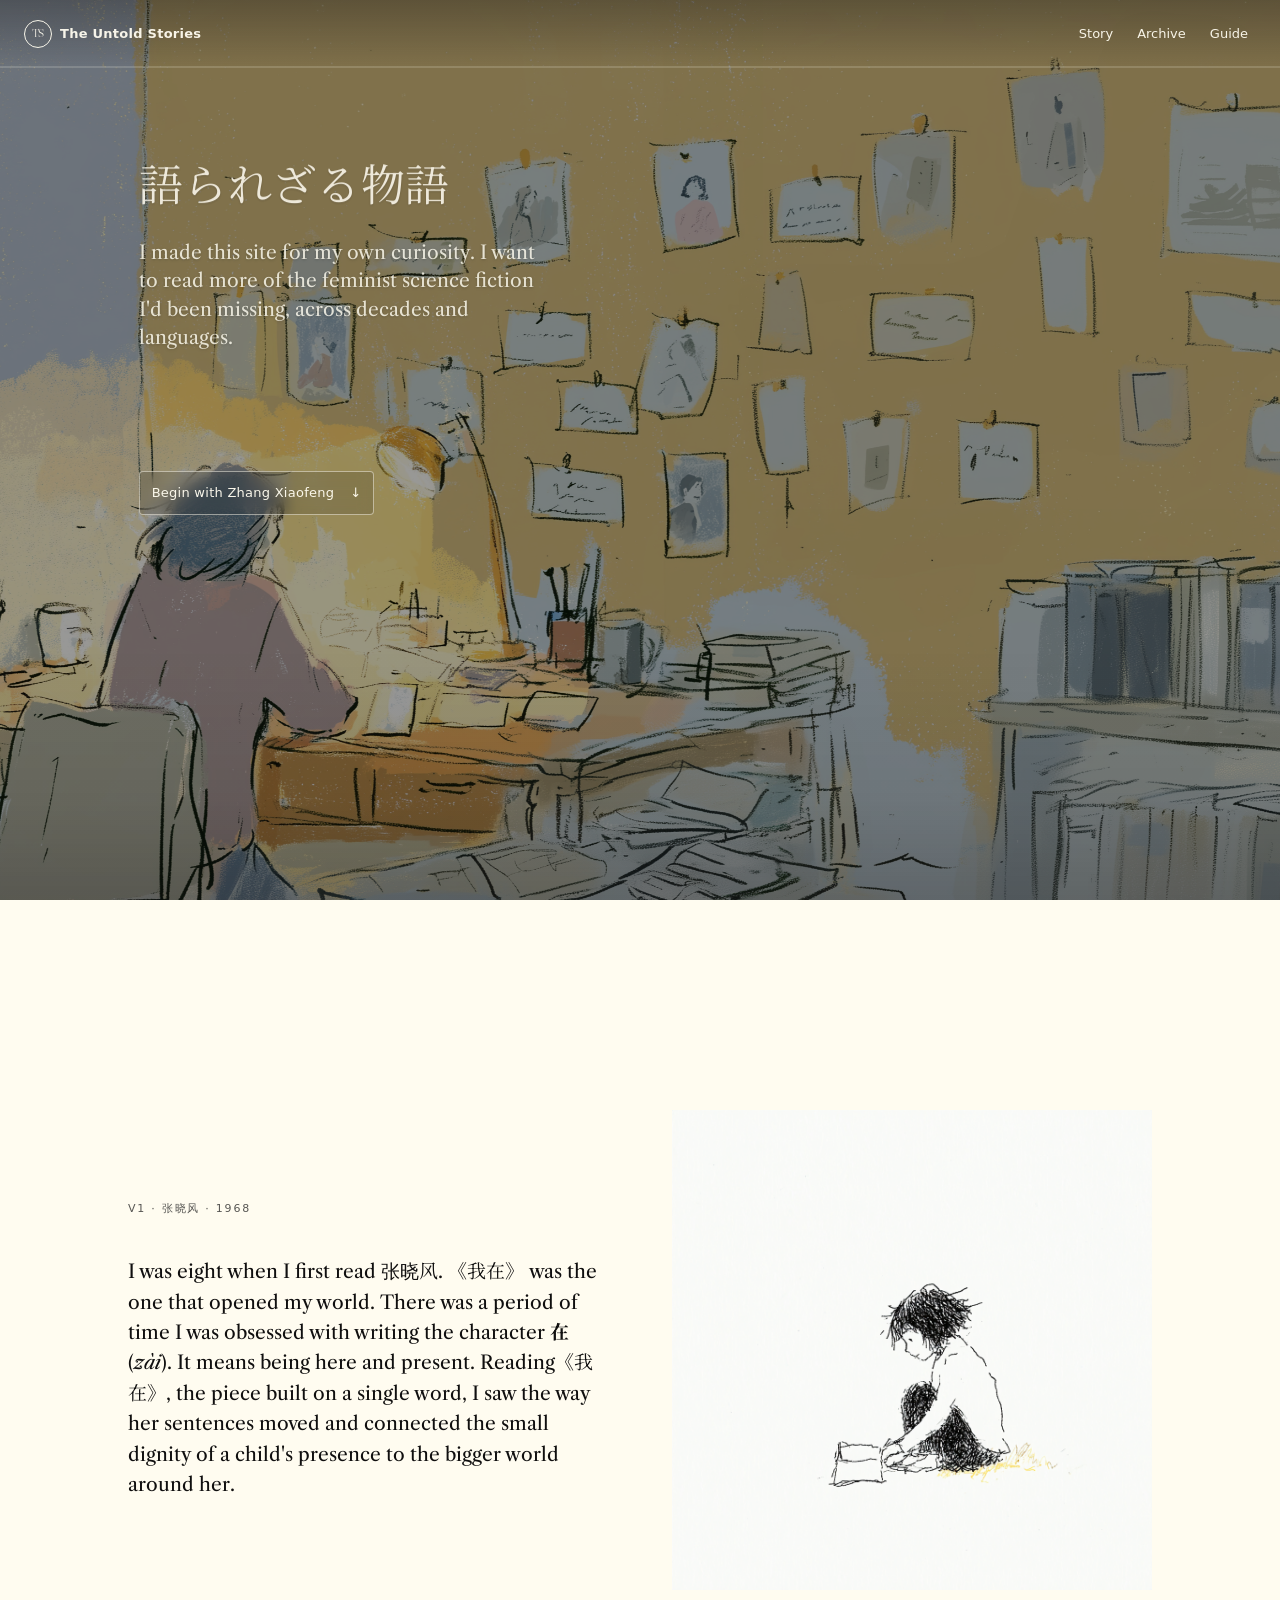
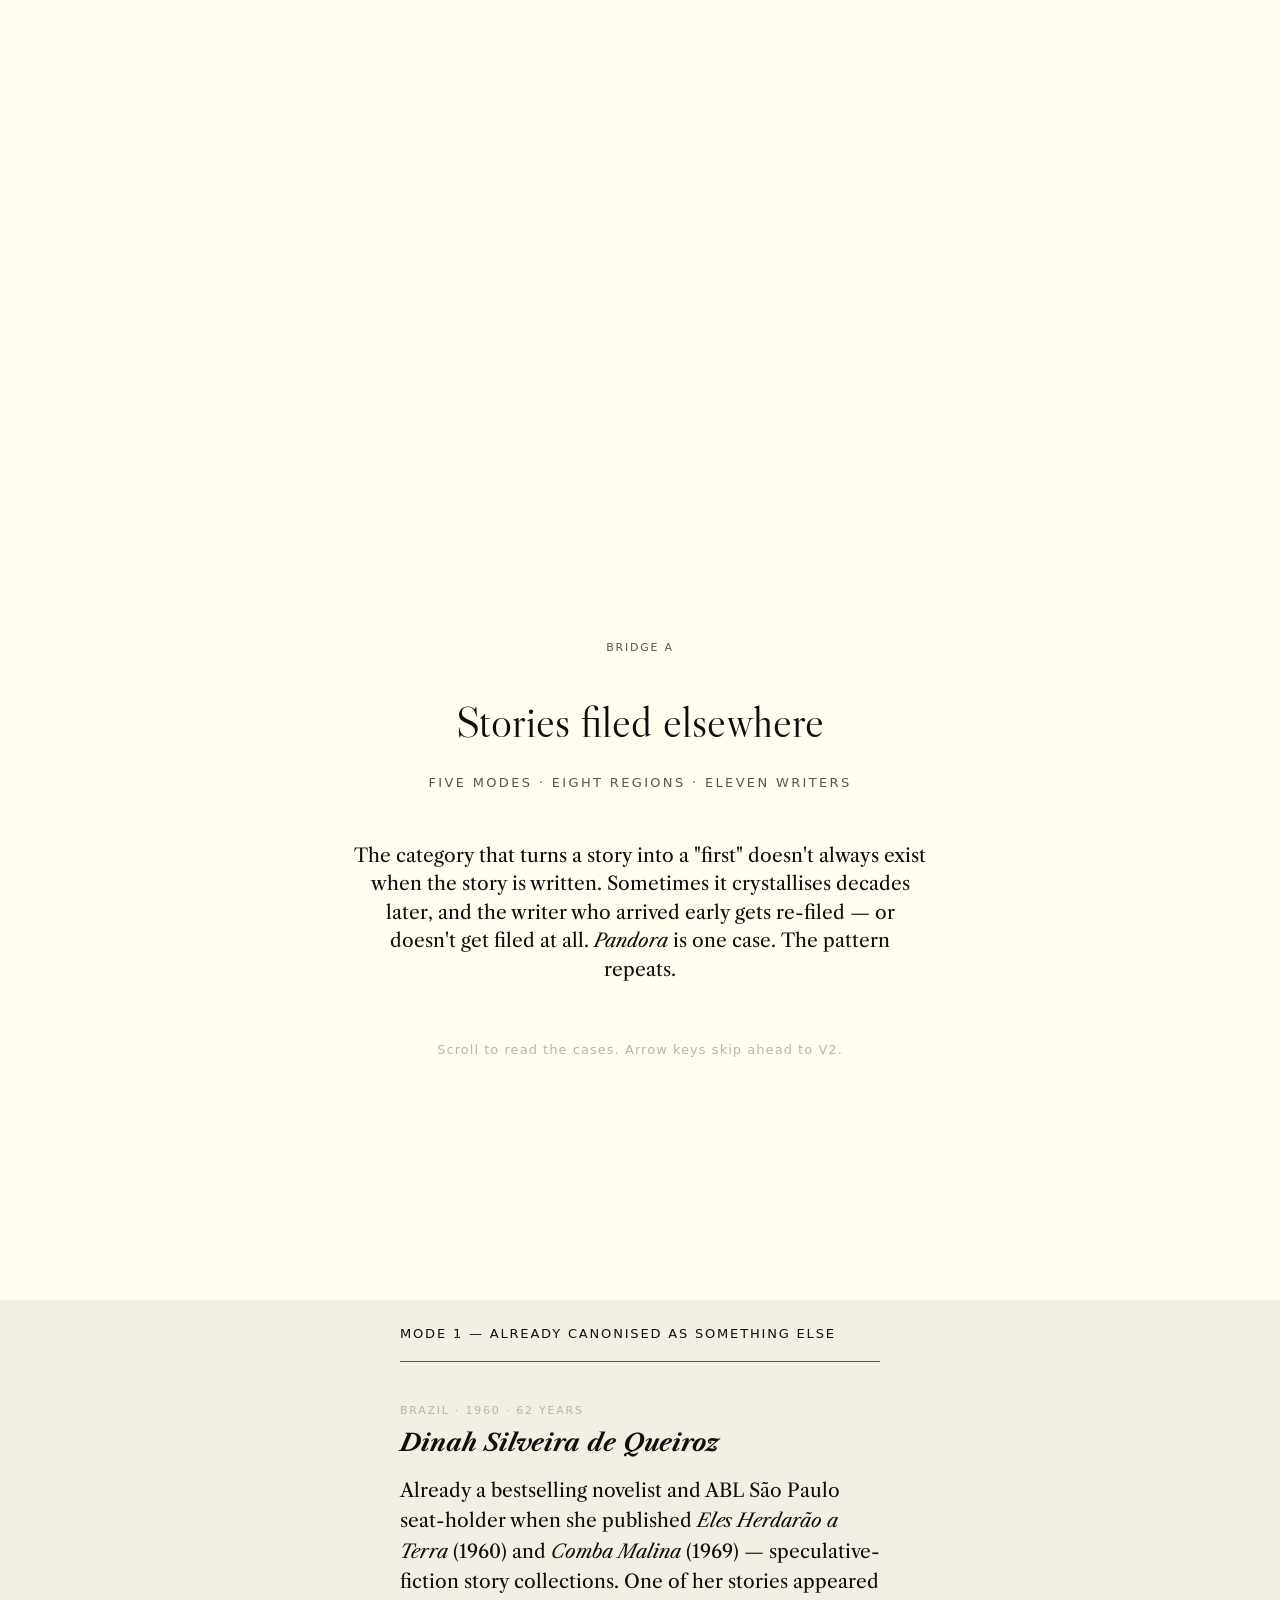
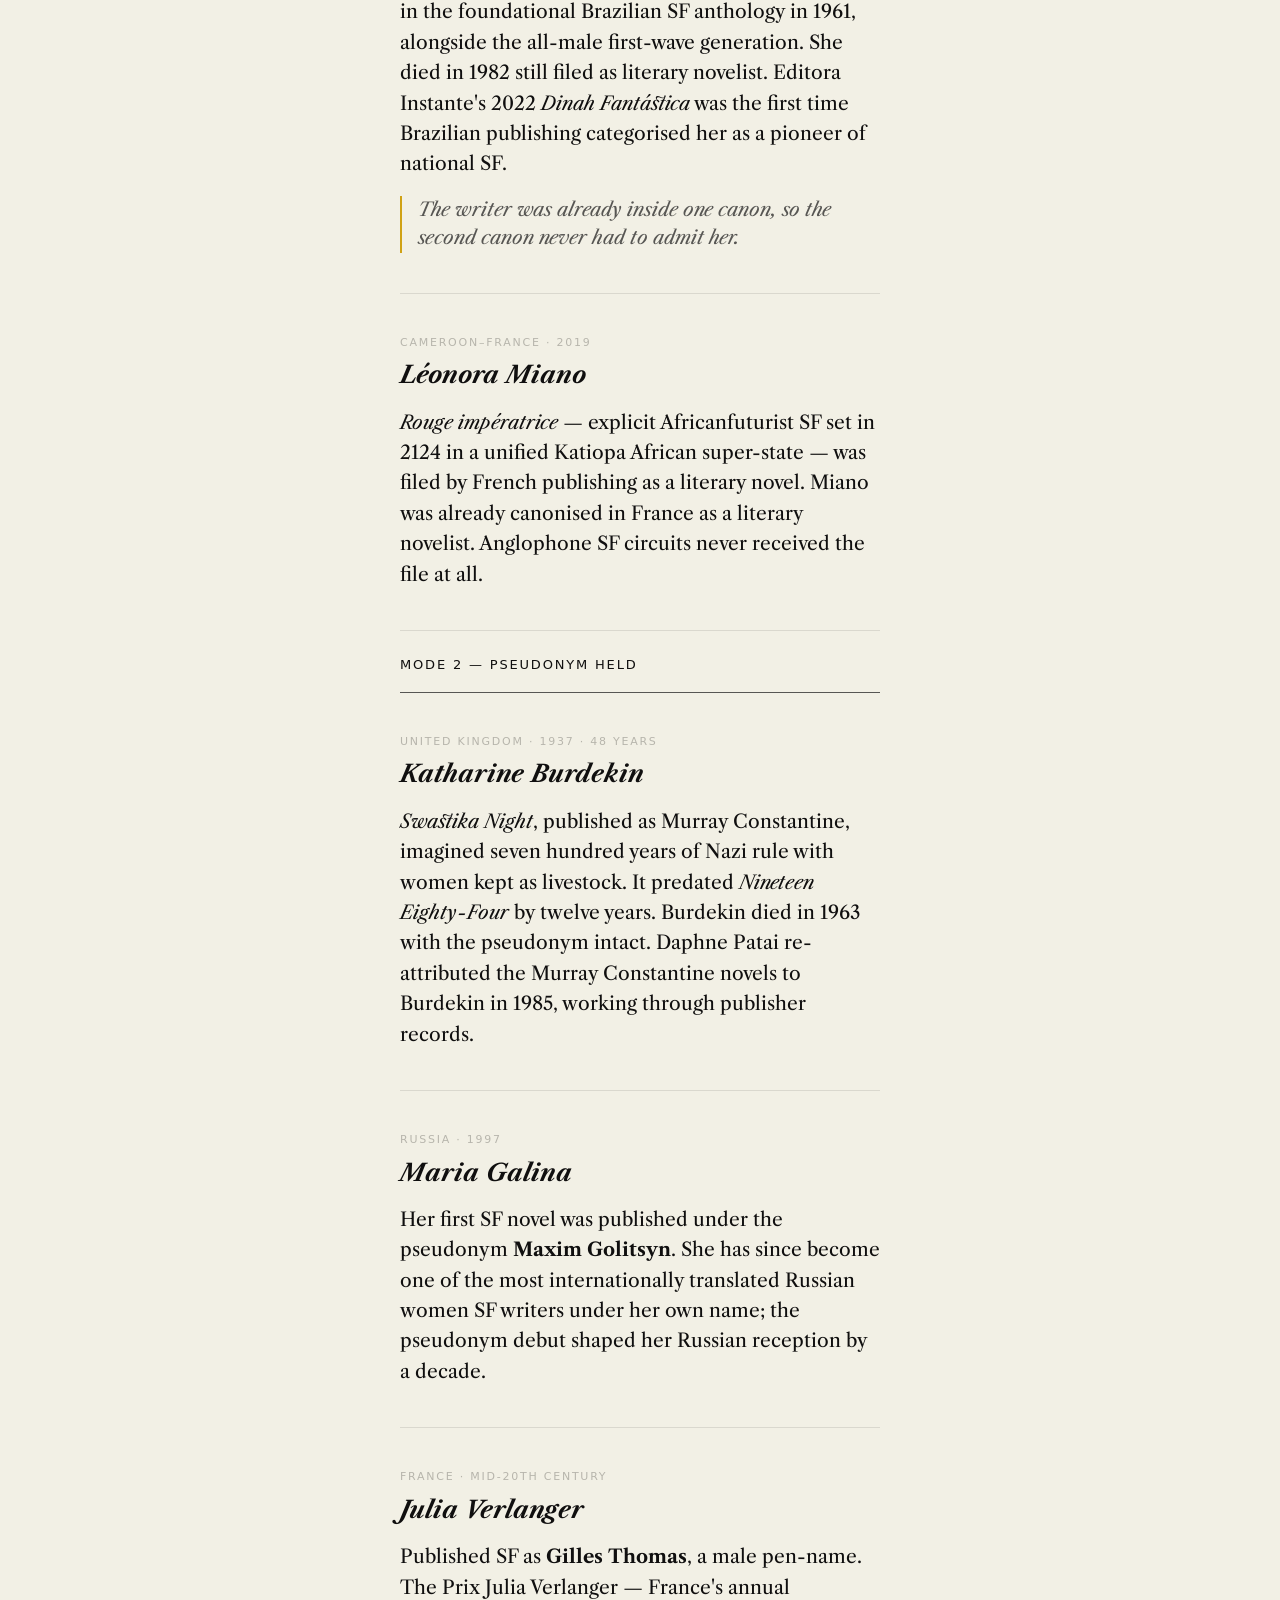
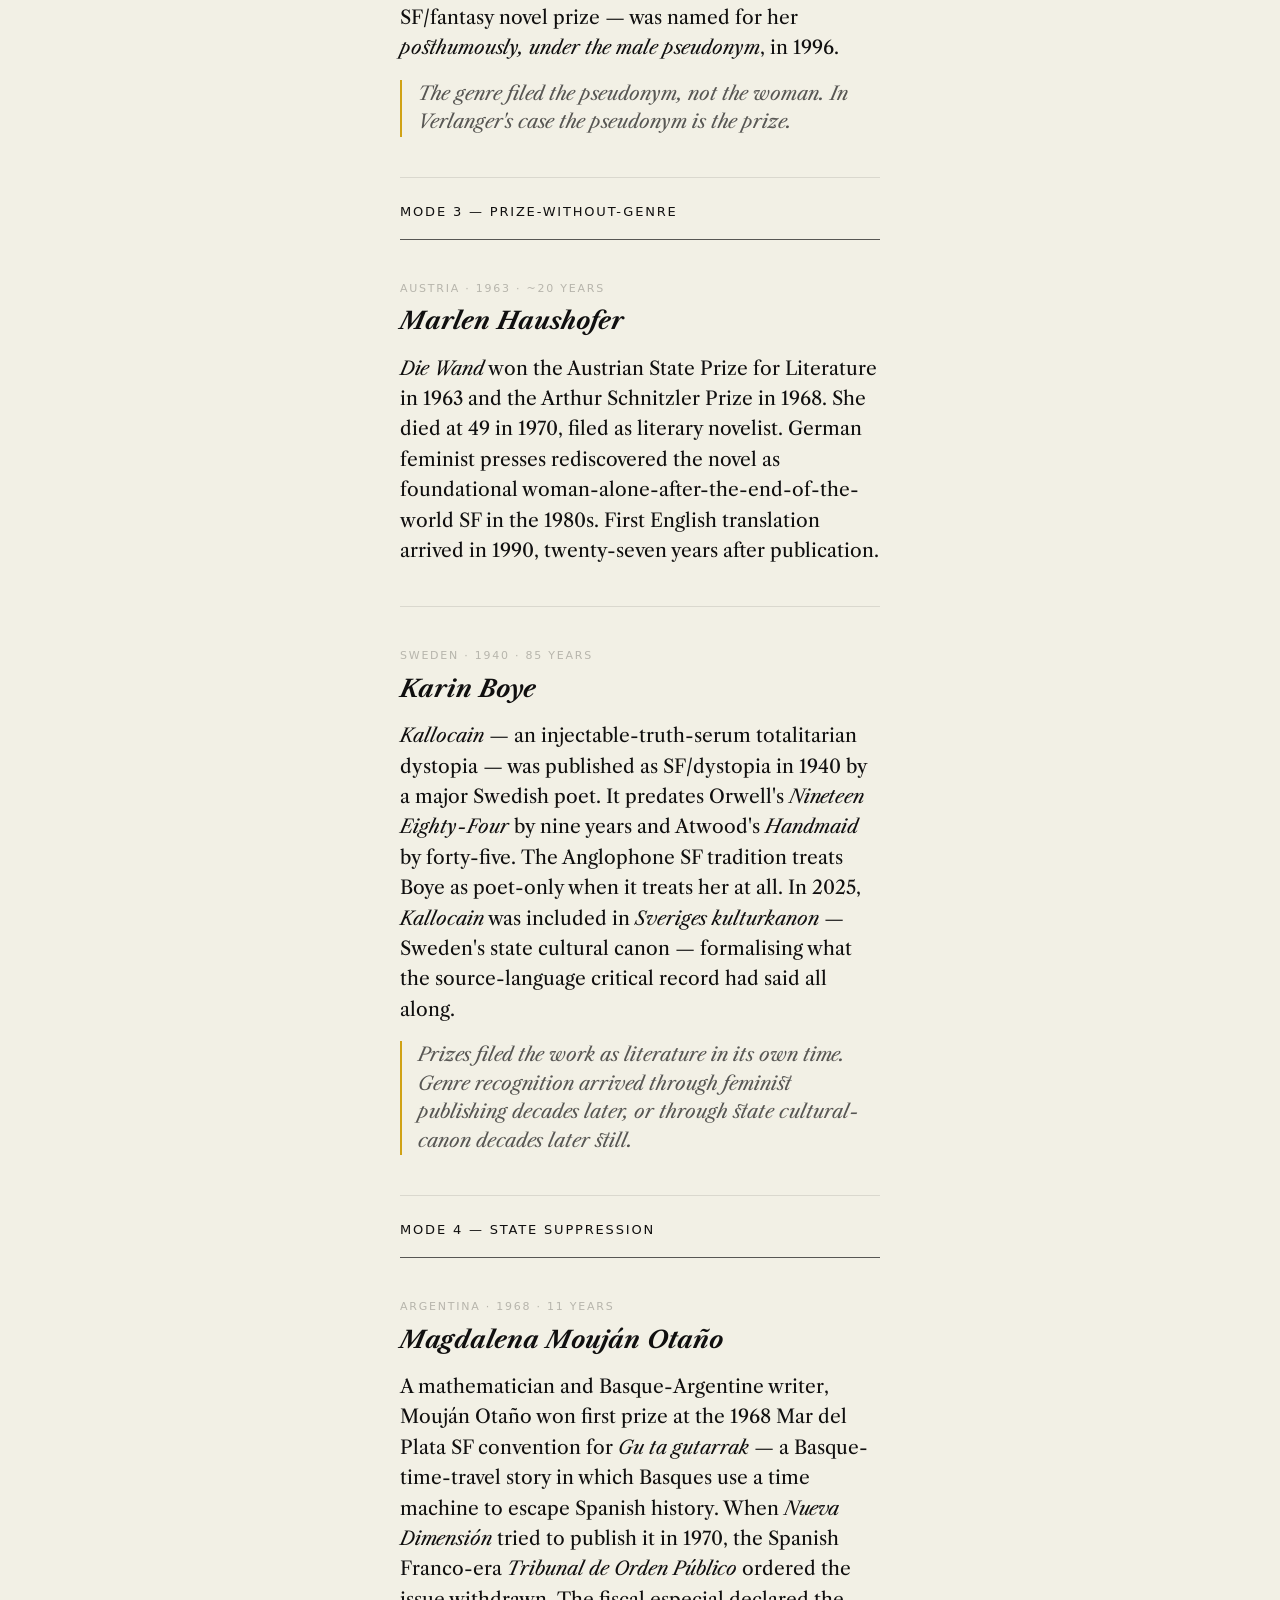
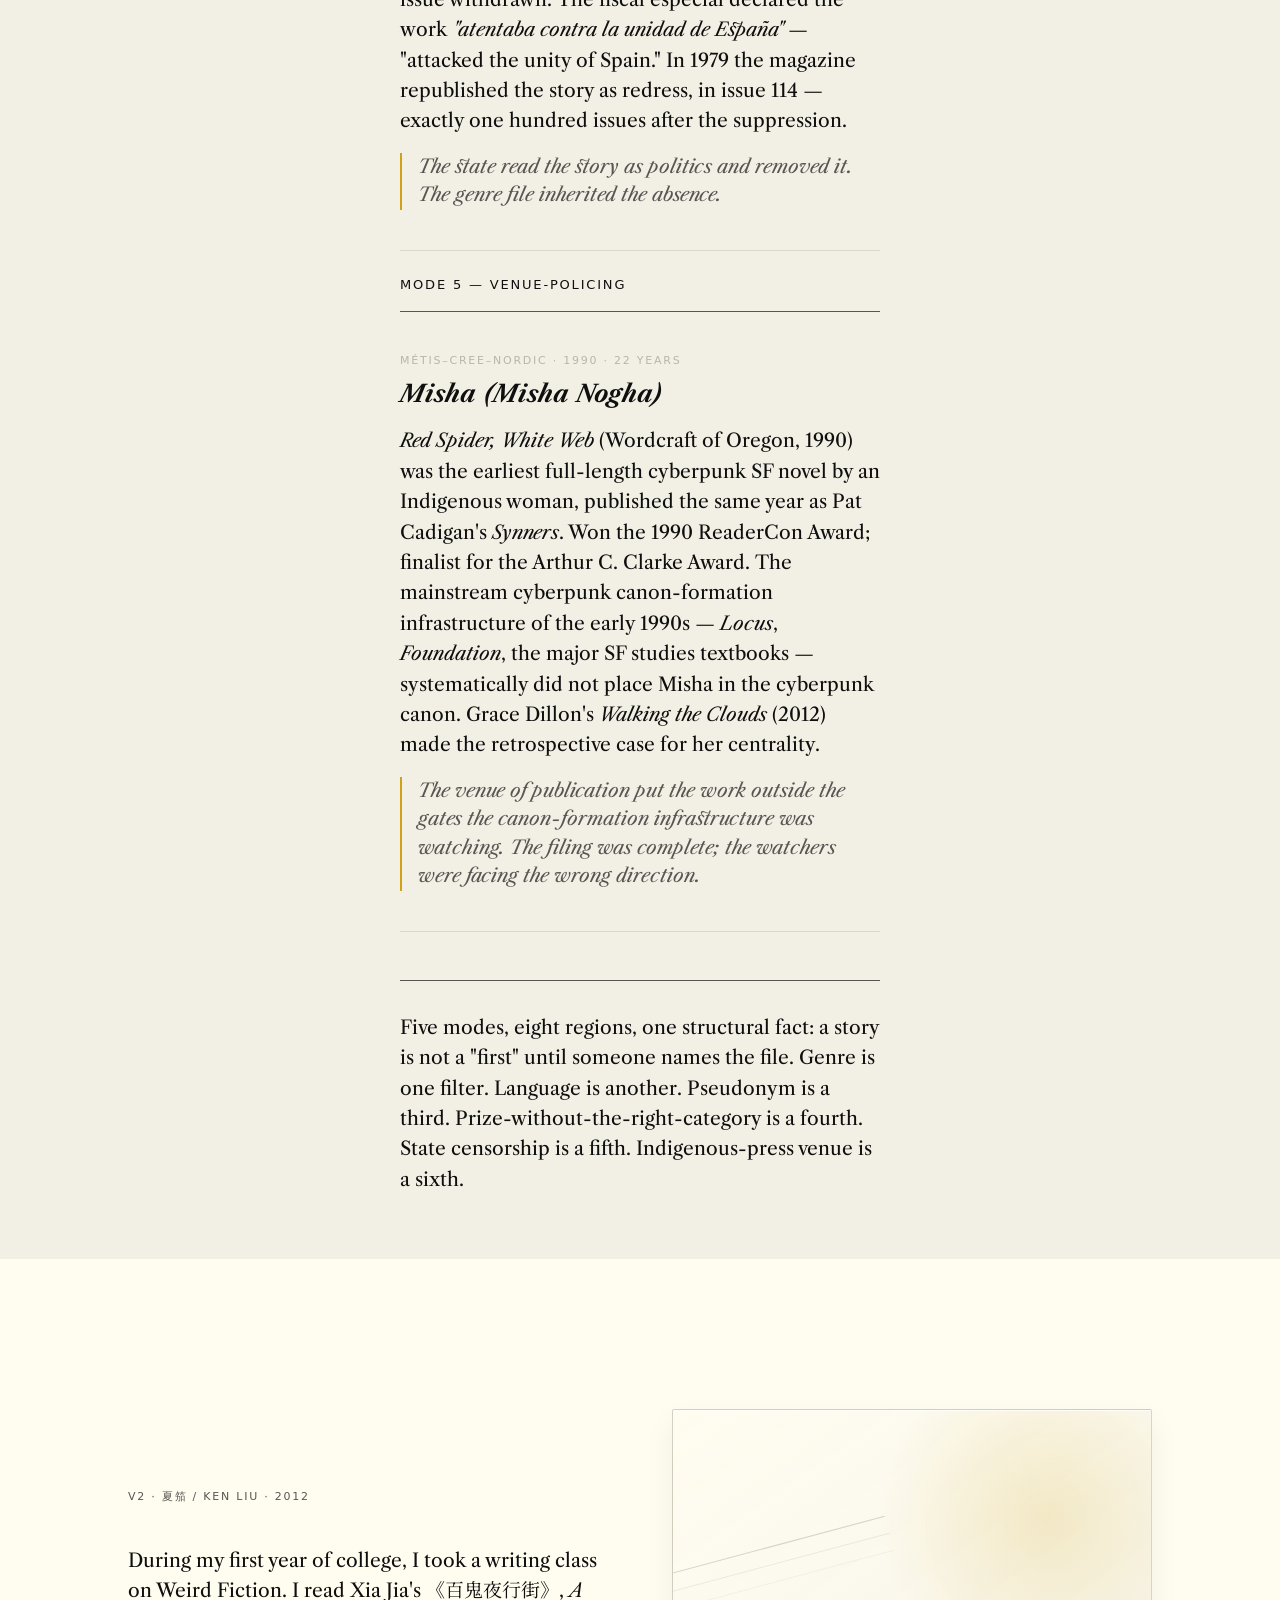
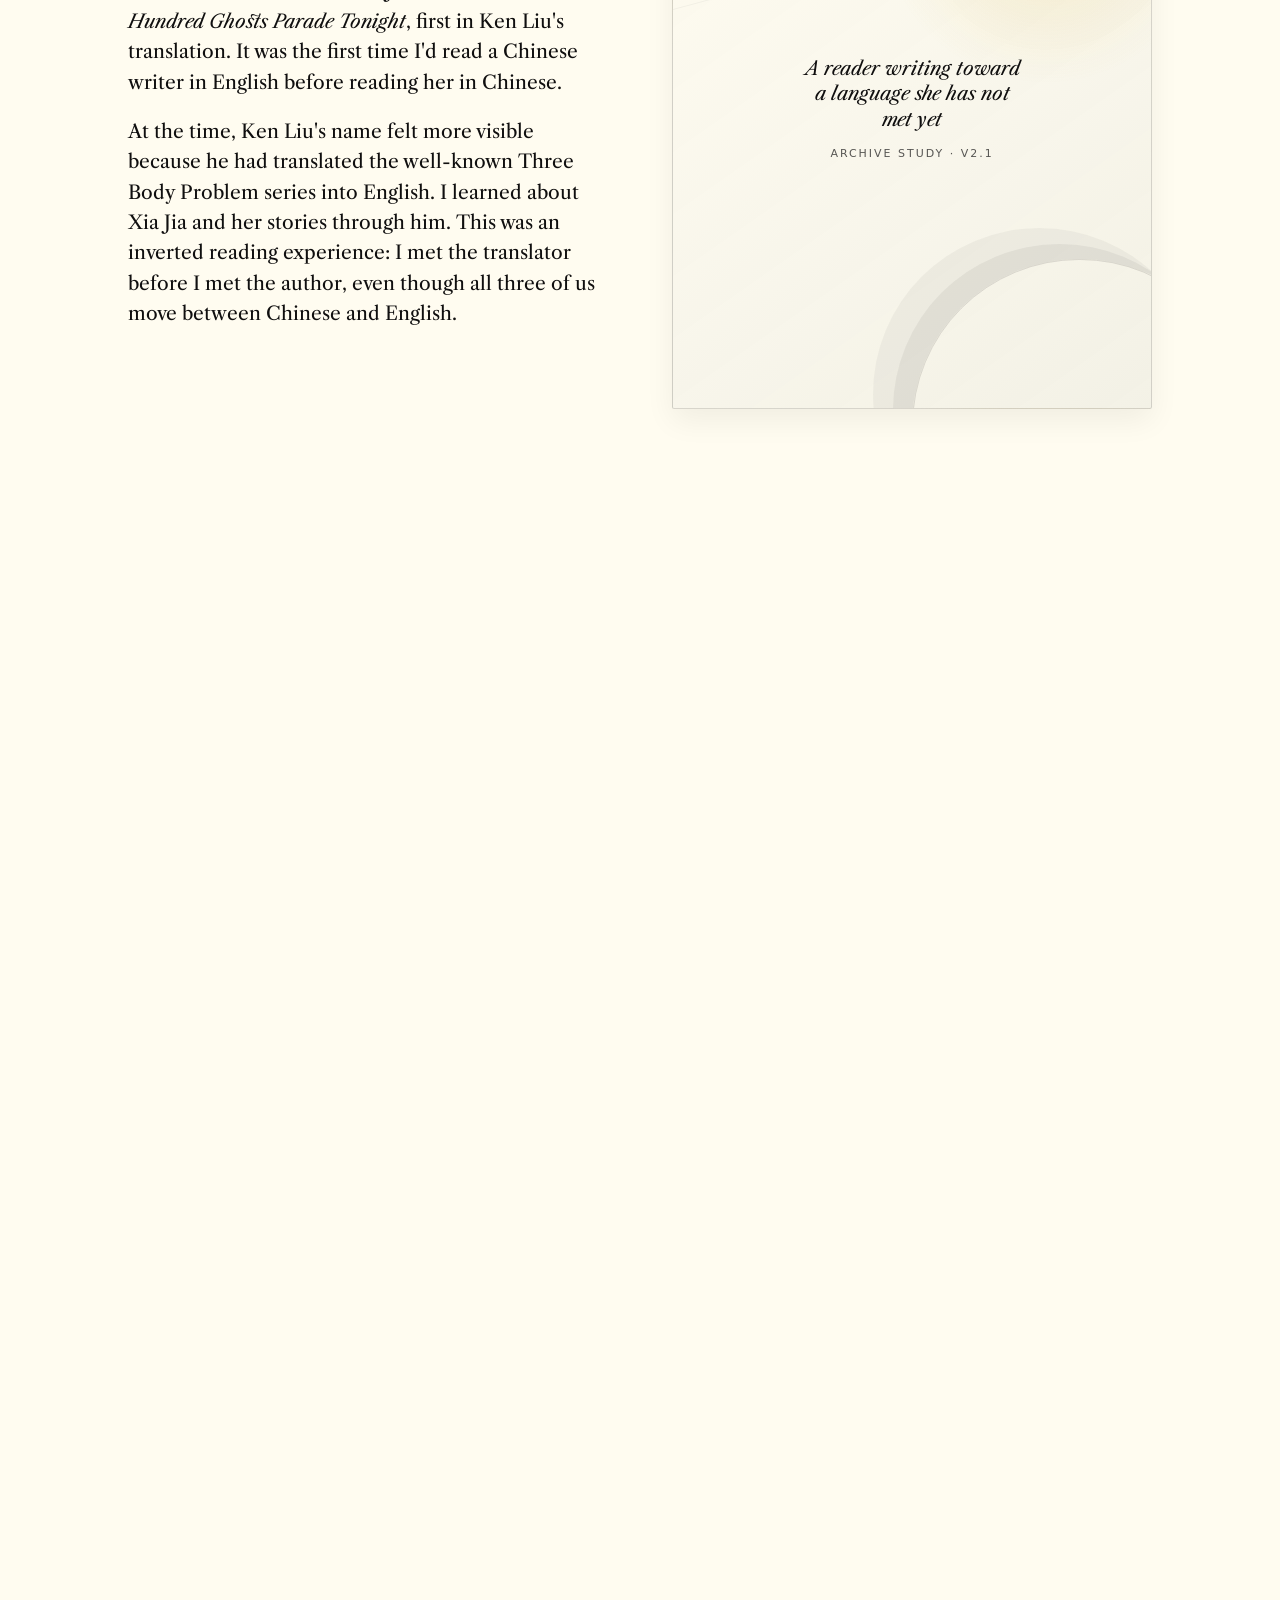
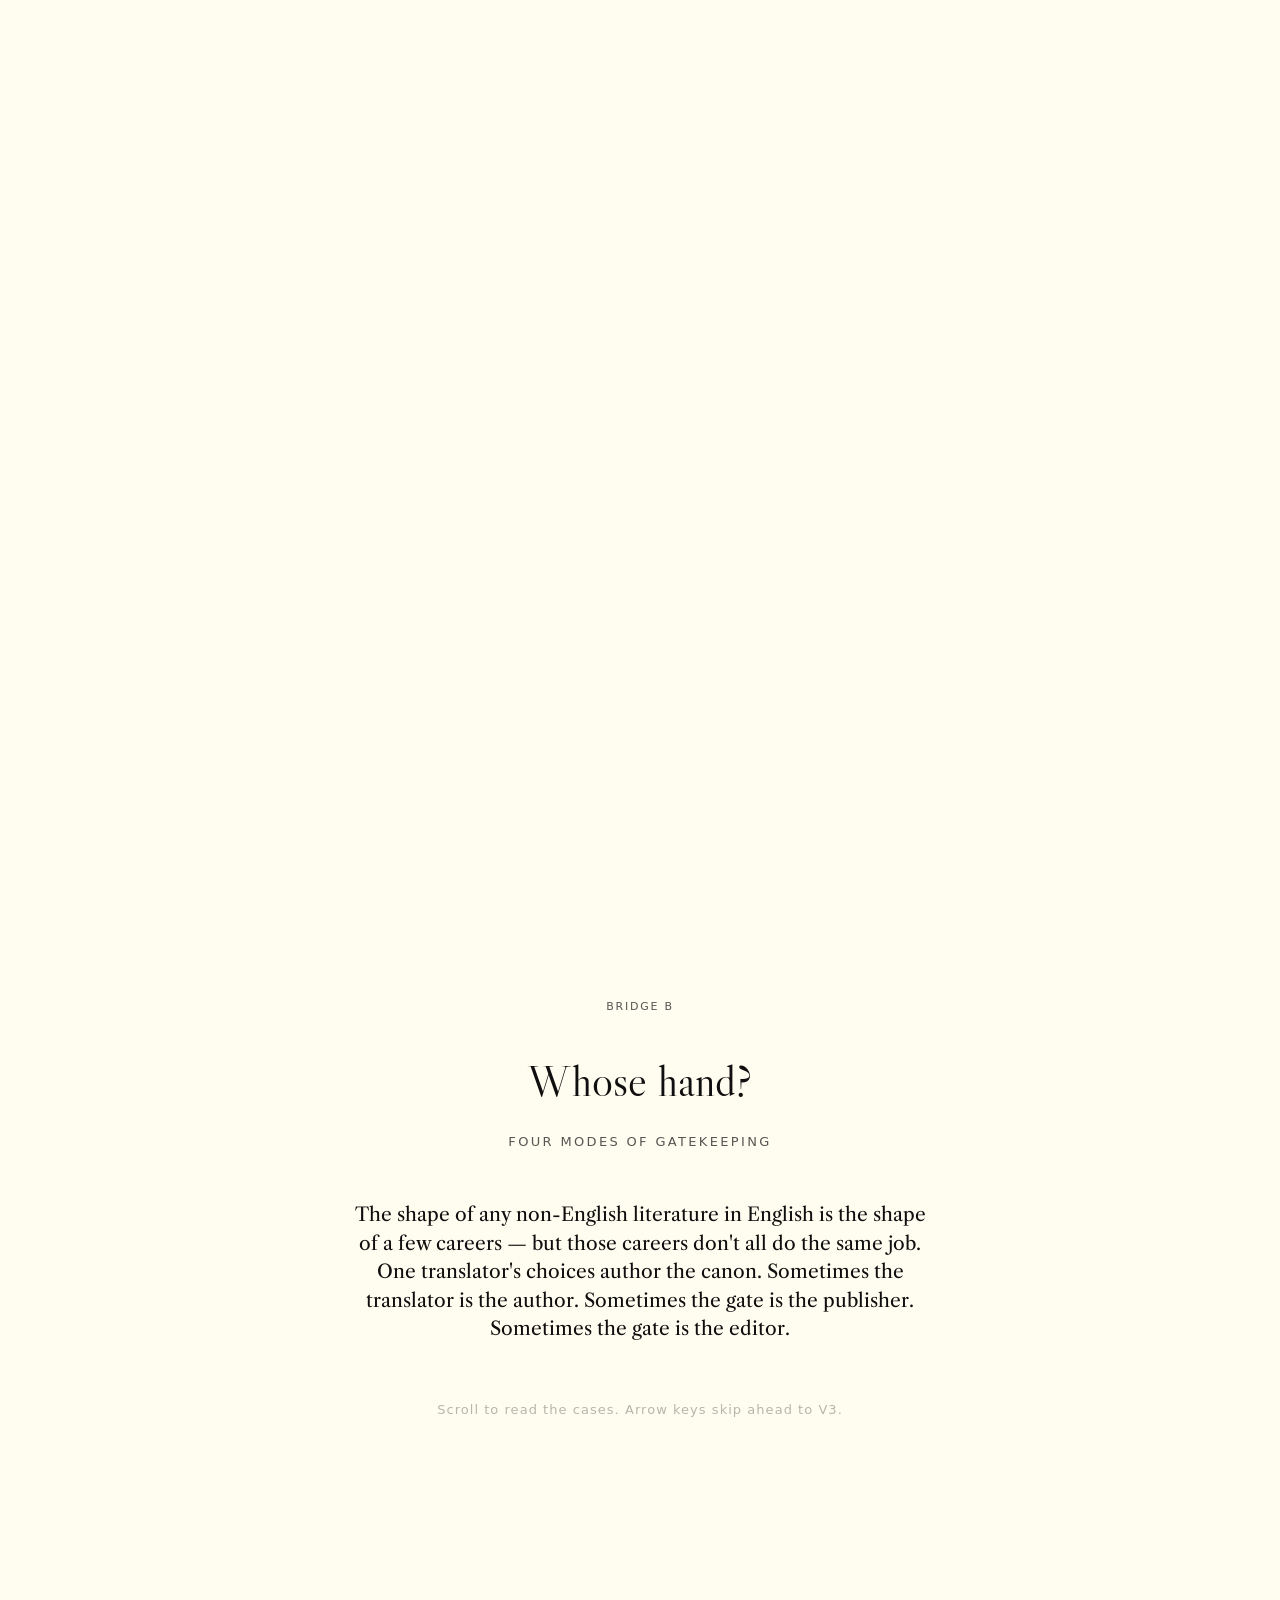
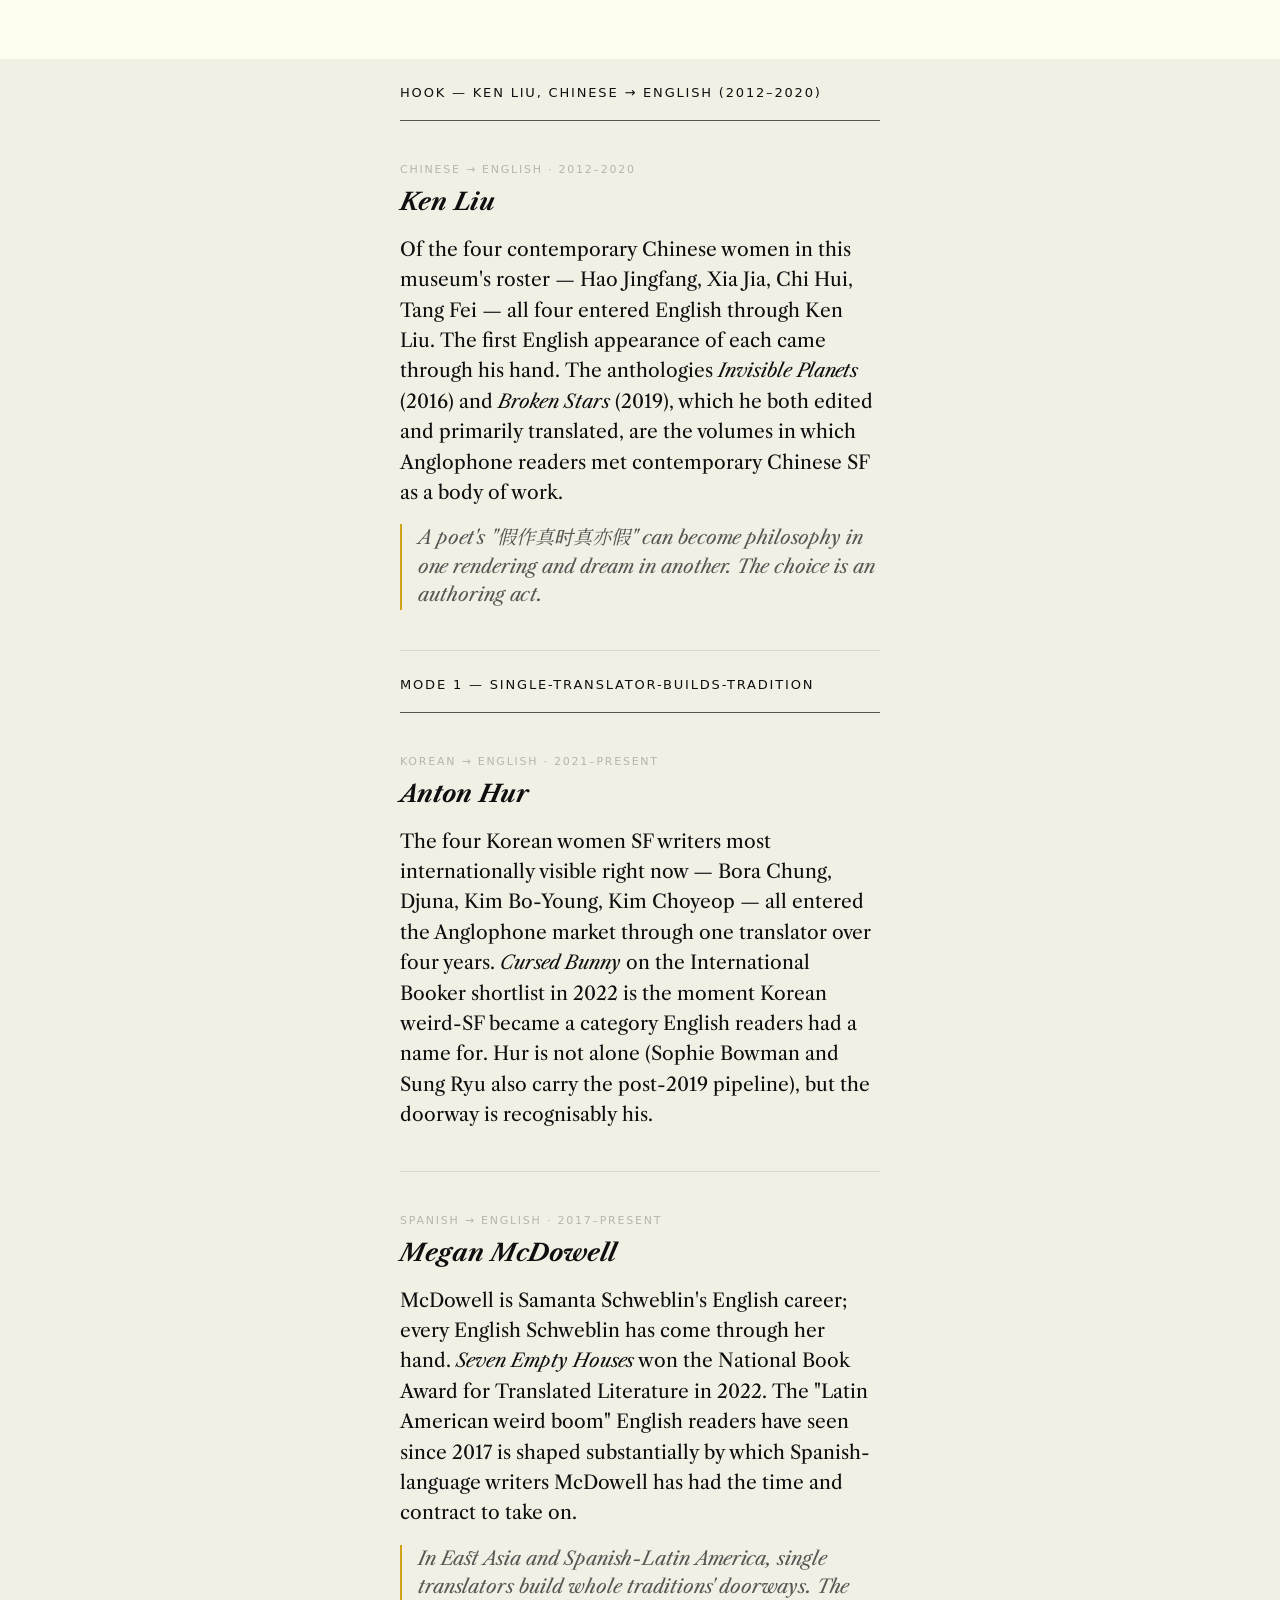
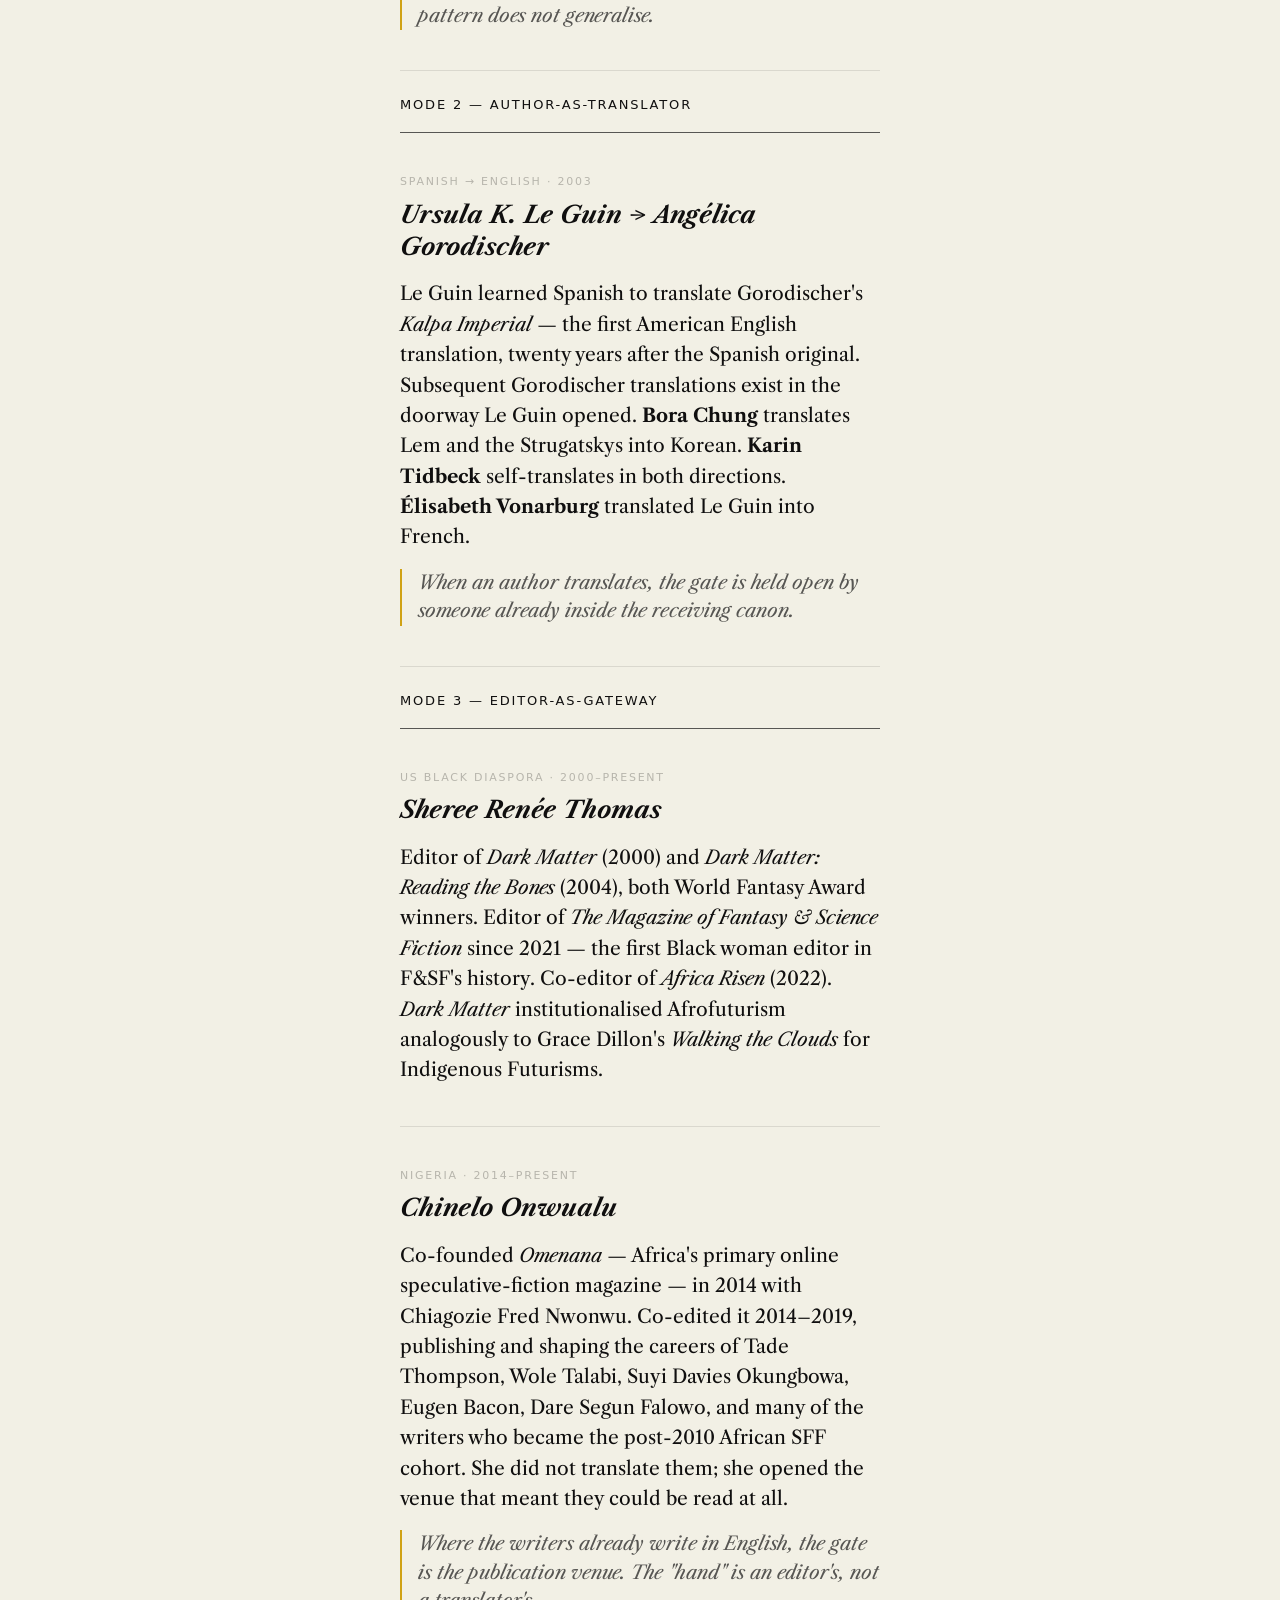
==== commit 23336fe6: "Add site chrome, reading guide, and research archive page - Fixed header with wordmark, Story/Archiv" ====
--- a/index.html
+++ b/index.html
@@ -3,14 +3,31 @@
 <head>
 <meta charset="UTF-8">
 <meta name="viewport" content="width=device-width, initial-scale=1">
-<title>begins with what got overlooked</title>
+<meta name="description" content="A narrative museum of women’s science fiction beyond the Anglophone canon — and the systems that decided who was heard.">
+<meta name="theme-color" content="#FFFCF0">
+<title>The Untold Stories — a feminist science-fiction museum</title>
 <link rel="preconnect" href="https://fonts.googleapis.com">
 <link rel="preconnect" href="https://fonts.gstatic.com" crossorigin>
 <link href="https://fonts.googleapis.com/css2?family=Libre+Caslon+Display&family=Libre+Caslon+Text:ital,wght@0,400;0,700;1,400&family=Public+Sans:wght@400;500;600&family=JetBrains+Mono&family=Noto+Serif+TC:wght@400;500&family=Noto+Serif+SC:wght@400;500&family=Noto+Serif+JP:wght@400;500&family=Noto+Serif+KR:wght@400;500&display=swap" rel="stylesheet">
 <link rel="stylesheet" href="styles.css">
 </head>
 <body>
-<main>
+<a class="skip-link" href="#main-content">Skip to the story</a>
+
+<header class="site-chrome" data-site-chrome>
+  <a class="site-wordmark" href="#s-opening" aria-label="The Untold Stories — return to the beginning">
+    <span class="site-wordmark-mark" aria-hidden="true">TS</span>
+    <span>The Untold Stories</span>
+  </a>
+  <nav class="site-nav" aria-label="Primary navigation">
+    <a href="#s-opening">Story</a>
+    <a href="archive.html">Archive</a>
+    <button class="site-nav-button" type="button" data-guide-open aria-haspopup="dialog" aria-controls="reading-guide">Guide</button>
+  </nav>
+  <div class="site-progress" aria-hidden="true"><span data-progress-bar></span></div>
+</header>
+
+<main id="main-content" tabindex="-1">
 
   <!-- ============================================================
        OPENING
@@ -30,6 +47,25 @@
 
     <p class="opening-subtext">I made this site for my own curiosity. I want to read more of the feminist science fiction I'd been missing, across decades and languages.</p>
 
+    <a class="opening-cta" href="#s-v1-1">
+      <span>Begin with Zhang Xiaofeng</span>
+      <span aria-hidden="true">↓</span>
+    </a>
+
+    <details class="opening-index">
+      <summary>Meet the writers in this room</summary>
+      <ul>
+        <li><a href="archive.html?search=Zhang%20Xiaofeng">Zhang Xiaofeng</a></li>
+        <li><a href="archive.html?search=Xia%20Jia">Xia Jia</a></li>
+        <li><a href="archive.html?search=Hao%20Jingfang">Hao Jingfang</a></li>
+        <li><a href="archive.html?search=Bora%20Chung">Bora Chung</a></li>
+        <li><a href="archive.html?search=Karin%20Boye">Karin Boye</a></li>
+        <li><a href="archive.html?search=Marlen%20Haushofer">Marlen Haushofer</a></li>
+        <li><a href="archive.html?search=L%C3%A9onora%20Miano">Léonora Miano</a></li>
+        <li><a href="archive.html?search=Misha%20Nogha">Misha (Misha Nogha)</a></li>
+      </ul>
+    </details>
+
     <div class="opening-postcards">
       <!-- Hotspot positions are starting estimates over open-1.png; refine
            in devtools by toggling .show-hotspots on .opening-postcards -->
@@ -168,9 +204,9 @@
             </div>
           </div>
           <figure class="spread-figure">
-            <div class="placeholder placeholder-have" data-aspect="landscape">
-              <span class="placeholder-subject">Pandora bookshelf, labeled</span>
-              <span class="placeholder-tag">have · v1.2</span>
+            <div class="placeholder placeholder-study" data-aspect="landscape">
+              <span class="placeholder-subject">A shelf where <em>Pandora</em> waits to be re-filed</span>
+              <span class="placeholder-tag">Archive study · V1.2</span>
             </div>
           </figure>
         </article>
@@ -184,8 +220,8 @@
           </div>
           <figure class="spread-figure">
             <div class="placeholder" data-aspect="portrait">
-              <span class="placeholder-subject">Empty chair with an open book on a table</span>
-              <span class="placeholder-tag">TODO · v1.3</span>
+              <span class="placeholder-subject">An empty chair, an open book, a category not yet built</span>
+              <span class="placeholder-tag">Archive study · V1.3</span>
             </div>
           </figure>
         </article>
@@ -313,9 +349,9 @@
             </div>
           </div>
           <figure class="spread-figure">
-            <div class="placeholder placeholder-have" data-aspect="portrait">
-              <span class="placeholder-subject">Woman writing at a desk, warm light</span>
-              <span class="placeholder-tag">have · v2.1</span>
+            <div class="placeholder placeholder-study" data-aspect="portrait">
+              <span class="placeholder-subject">A reader writing toward a language she has not met yet</span>
+              <span class="placeholder-tag">Archive study · V2.1</span>
             </div>
           </figure>
         </article>
@@ -328,9 +364,9 @@
             </div>
           </div>
           <figure class="spread-figure">
-            <div class="placeholder placeholder-have" data-aspect="portrait">
-              <span class="placeholder-subject">Woman cross-legged with a book</span>
-              <span class="placeholder-tag">have · v2.2</span>
+            <div class="placeholder placeholder-study" data-aspect="portrait">
+              <span class="placeholder-subject">One story held between two reading lives</span>
+              <span class="placeholder-tag">Archive study · V2.2</span>
             </div>
           </figure>
         </article>
@@ -344,8 +380,8 @@
           </div>
           <figure class="spread-figure">
             <div class="placeholder" data-aspect="landscape">
-              <span class="placeholder-subject">Two books side by side — Chinese and English editions</span>
-              <span class="placeholder-tag">TODO · v2.3</span>
+              <span class="placeholder-subject">Original and translation, side by side</span>
+              <span class="placeholder-tag">Archive study · V2.3</span>
             </div>
           </figure>
         </article>
@@ -461,8 +497,8 @@
           </div>
           <figure class="spread-figure">
             <div class="placeholder" data-aspect="portrait">
-              <span class="placeholder-subject">A bowl of porridge — soft, undefined edges</span>
-              <span class="placeholder-tag">TODO · v3.1</span>
+              <span class="placeholder-subject">Porridge SF: a form with soft, undecided edges</span>
+              <span class="placeholder-tag">Archive study · V3.1</span>
             </div>
           </figure>
         </article>
@@ -477,8 +513,8 @@
           </div>
           <figure class="spread-figure">
             <div class="placeholder" data-aspect="portrait">
-              <span class="placeholder-subject">A hand drawing a line / a filing cabinet drawer</span>
-              <span class="placeholder-tag">TODO · v3.2</span>
+              <span class="placeholder-subject">A hand draws a line; a drawer decides where it lands</span>
+              <span class="placeholder-tag">Archive study · V3.2</span>
             </div>
           </figure>
         </article>
@@ -504,7 +540,7 @@
     <figure class="spread-figure">
       <div class="placeholder placeholder-case" data-aspect="case">
         <span class="placeholder-case-label">Hong Kong feminist SF</span>
-        <span class="placeholder-tag">TODO · empty case 1</span>
+        <span class="placeholder-tag">Documented absence · case 1</span>
       </div>
     </figure>
     <div class="spread-prose">
@@ -520,7 +556,7 @@
     <figure class="spread-figure">
       <div class="placeholder placeholder-case" data-aspect="case">
         <span class="placeholder-case-label">晋江</span>
-        <span class="placeholder-tag">TODO · empty case 2</span>
+        <span class="placeholder-tag">Documented absence · case 2</span>
       </div>
     </figure>
     <div class="spread-prose">
@@ -536,7 +572,7 @@
     <figure class="spread-figure">
       <div class="placeholder placeholder-case" data-aspect="case">
         <span class="placeholder-case-label">杨潇 · 杨枫 · 姬少亭 · 程婧波</span>
-        <span class="placeholder-tag">TODO · empty case 3</span>
+        <span class="placeholder-tag">Documented absence · case 3</span>
       </div>
     </figure>
     <div class="spread-prose">
@@ -552,7 +588,7 @@
     <figure class="spread-figure">
       <div class="placeholder placeholder-case" data-aspect="case">
         <span class="placeholder-case-label">The next decade</span>
-        <span class="placeholder-tag">TODO · empty case 4</span>
+        <span class="placeholder-tag">Documented absence · case 4</span>
       </div>
     </figure>
     <div class="spread-prose">
@@ -565,7 +601,51 @@
     </div>
   </section>
 
+  <section class="archive-coda" id="archive-note" aria-labelledby="archive-coda-title">
+    <div class="archive-coda-copy">
+      <p class="plaque">Catalog note</p>
+      <h2 id="archive-coda-title">The story is one route through a larger collection.</h2>
+      <p>This museum follows a few crossings: writers filed elsewhere, translators who open a door, and genre lines that decide who gets seen. The research archive keeps the wider record — 76 author files, their source trails, and the gaps that still need work.</p>
+      <div class="archive-coda-actions">
+        <a class="text-link text-link--primary" href="archive.html">Browse the research archive <span aria-hidden="true">→</span></a>
+        <a class="text-link" href="https://github.com/Shellwecode/feminist-scifi" target="_blank" rel="noreferrer">See the project on GitHub <span class="visually-hidden">(opens in a new tab)</span><span aria-hidden="true">↗</span></a>
+      </div>
+    </div>
+    <figure class="archive-coda-figure">
+      <img src="images/open-2.png" alt="A hand-drawn reader at a desk under a lamp, looking toward a wall of small portrait cards.">
+      <figcaption>Every archive starts as a way of paying attention.</figcaption>
+    </figure>
+  </section>
 </main>
+
+<footer class="site-footer">
+  <p><span aria-hidden="true">✦</span> The Untold Stories <span aria-hidden="true">✦</span></p>
+  <a href="#s-opening">Return to the first room <span aria-hidden="true">↑</span></a>
+</footer>
+
+<dialog class="reading-guide" id="reading-guide" aria-labelledby="reading-guide-title">
+  <div class="reading-guide-inner">
+    <form method="dialog" class="reading-guide-close-wrap">
+      <button class="reading-guide-close" type="submit" aria-label="Close guide">×</button>
+    </form>
+    <p class="plaque">Visitor guide</p>
+    <h2 id="reading-guide-title">A small museum about what gets overlooked.</h2>
+    <p class="reading-guide-lede">Follow the story in order, jump to a room, or move through the collection with the keyboard.</p>
+    <ol class="guide-stops">
+      <li><a href="#s-v1-1"><span>01</span> The essayist who wrote <em>Pandora</em></a></li>
+      <li><a href="#s-bridge-a-intro"><span>02</span> Stories filed elsewhere</a></li>
+      <li><a href="#s-v2-1"><span>03</span> Whose hand is on the gate?</a></li>
+      <li><a href="#s-bridge-b-intro"><span>04</span> How traditions enter English</a></li>
+      <li><a href="#s-v3-1"><span>05</span> Who draws the genre line?</a></li>
+      <li><a href="#s-closing-intro"><span>06</span> Absence as answer</a></li>
+    </ol>
+    <aside class="guide-aside">
+      <h3>Ways to read</h3>
+      <p>Hover or focus the postcards in the first room. Use <kbd>←</kbd> and <kbd>→</kbd> to move between spreads; <kbd>Home</kbd> and <kbd>End</kbd> jump to the beginning and end.</p>
+    </aside>
+    <a class="text-link text-link--primary" href="archive.html">Open the research archive <span aria-hidden="true">→</span></a>
+  </div>
+</dialog>
 <script src="script.js" defer></script>
 </body>
 </html>
--- a/styles.css
+++ b/styles.css
@@ -1375,3 +1375,748 @@
     scroll-snap-type: none;
   }
 }
+
+/* =====================================================================
+   SITE SHELL — quiet wayfinding for the long-form museum
+   ===================================================================== */
+
+:root {
+  --chrome-height: 4.25rem;
+}
+
+.skip-link {
+  position: fixed;
+  top: var(--space-sm);
+  left: var(--space-sm);
+  z-index: 300;
+  padding: var(--space-sm) var(--space-md);
+  background: var(--ink);
+  color: var(--paper);
+  font-family: var(--sans);
+  font-size: var(--fs-meta);
+  font-weight: 600;
+  text-decoration: none;
+  border-radius: 4px;
+  transform: translateY(calc(-100% - var(--space-lg)));
+  transition: transform 160ms ease-out;
+}
+
+.skip-link:focus-visible {
+  transform: translateY(0);
+  box-shadow: 0 0 0 3px var(--warm);
+}
+
+.site-chrome {
+  position: fixed;
+  inset: 0 0 auto;
+  z-index: 100;
+  display: flex;
+  align-items: center;
+  justify-content: space-between;
+  min-height: var(--chrome-height);
+  padding: max(var(--space-sm), env(safe-area-inset-top)) var(--space-xl) var(--space-sm);
+  color: rgba(255, 252, 240, 0.95);
+  font-family: var(--sans);
+  pointer-events: none;
+  transition: color 180ms ease-out;
+}
+
+.site-chrome::before {
+  content: "";
+  position: absolute;
+  inset: 0;
+  z-index: -1;
+  background: linear-gradient(180deg, rgba(16, 15, 15, 0.34), rgba(16, 15, 15, 0));
+  opacity: 0.9;
+  pointer-events: none;
+  transition: opacity 180ms ease-out, background-color 180ms ease-out;
+}
+
+.site-chrome.is-on-paper {
+  color: var(--ink);
+}
+
+.site-chrome.is-on-paper::before {
+  background: rgba(255, 252, 240, 0.88);
+  -webkit-backdrop-filter: blur(16px) saturate(1.05);
+          backdrop-filter: blur(16px) saturate(1.05);
+  border-bottom: 1px solid rgba(16, 15, 15, 0.08);
+  box-shadow: 0 3px 14px rgba(16, 15, 15, 0.04);
+  opacity: 1;
+}
+
+.site-wordmark,
+.site-nav a,
+.site-nav-button {
+  color: inherit;
+  text-decoration: none;
+  pointer-events: auto;
+}
+
+.site-wordmark {
+  display: inline-flex;
+  align-items: center;
+  gap: var(--space-sm);
+  min-height: 2.75rem;
+  font-size: var(--fs-meta);
+  font-weight: 600;
+  letter-spacing: 0.02em;
+}
+
+.site-wordmark-mark {
+  display: grid;
+  width: 1.75rem;
+  height: 1.75rem;
+  place-items: center;
+  border: 1px solid currentColor;
+  border-radius: 50%;
+  font-family: var(--display);
+  font-size: 0.7rem;
+  font-weight: 400;
+  letter-spacing: -0.05em;
+}
+
+.site-nav {
+  display: flex;
+  align-items: center;
+  gap: var(--space-sm);
+  font-size: var(--fs-meta);
+  font-weight: 500;
+}
+
+.site-nav a,
+.site-nav-button {
+  min-height: 2.75rem;
+  display: inline-flex;
+  align-items: center;
+  padding: 0 var(--space-sm);
+  border: 0;
+  background: transparent;
+  font: inherit;
+  cursor: pointer;
+  border-radius: 4px;
+  touch-action: manipulation;
+}
+
+@media (hover: hover) {
+  .site-nav a:hover,
+  .site-nav-button:hover,
+  .site-wordmark:hover {
+    opacity: 0.7;
+  }
+}
+
+.site-wordmark:focus-visible,
+.site-nav a:focus-visible,
+.site-nav-button:focus-visible,
+.opening-cta:focus-visible,
+.opening-index summary:focus-visible,
+.opening-index a:focus-visible,
+.text-link:focus-visible,
+.site-footer a:focus-visible {
+  outline: none;
+  box-shadow: 0 0 0 3px var(--warm);
+}
+
+.site-progress {
+  position: absolute;
+  right: 0;
+  bottom: 0;
+  left: 0;
+  height: 2px;
+  background: rgba(255, 252, 240, 0.16);
+  overflow: hidden;
+}
+
+.site-chrome.is-on-paper .site-progress {
+  background: rgba(16, 15, 15, 0.08);
+}
+
+.site-progress span {
+  display: block;
+  width: 0;
+  height: 100%;
+  background: var(--warm);
+  transform-origin: left center;
+  transition: width 100ms linear;
+}
+
+[id^="s-"] {
+  scroll-margin-top: var(--chrome-height);
+}
+
+/* =====================================================================
+   OPENING — an explicit next step and an accessible mobile author list
+   ===================================================================== */
+
+.opening-cta {
+  position: absolute;
+  z-index: 6;
+  top: calc(var(--grid-margin-y) + 4.2 * var(--row));
+  left: calc(var(--grid-margin-x) + 1 * var(--col));
+  display: inline-flex;
+  align-items: center;
+  justify-content: space-between;
+  gap: var(--space-lg);
+  min-height: 2.75rem;
+  max-width: min(21rem, calc(4 * var(--col)));
+  padding: var(--space-sm) var(--space-md);
+  border: 1px solid rgba(255, 252, 240, 0.5);
+  border-radius: 4px;
+  background: rgba(16, 15, 15, 0.14);
+  color: rgba(255, 252, 240, 0.97);
+  font-family: var(--sans);
+  font-size: var(--fs-meta);
+  font-weight: 500;
+  letter-spacing: 0.02em;
+  text-decoration: none;
+  -webkit-backdrop-filter: blur(8px);
+          backdrop-filter: blur(8px);
+  touch-action: manipulation;
+  transition: background-color 160ms ease-out, border-color 160ms ease-out, transform 160ms ease-out;
+}
+
+@media (hover: hover) {
+  .opening-cta:hover {
+    background: rgba(16, 15, 15, 0.34);
+    border-color: rgba(255, 252, 240, 0.8);
+  }
+}
+
+.opening-cta:active {
+  transform: scale(0.96);
+}
+
+.opening-index {
+  display: none;
+}
+
+.postcard-hotspot:focus-visible {
+  outline: 2px solid rgba(255, 252, 240, 0.98);
+  outline-offset: 4px;
+  border-radius: 2px;
+}
+
+/* =====================================================================
+   ARCHIVE-STUDY PANELS — intentional visual notes, not build artifacts
+   ===================================================================== */
+
+.placeholder-study {
+  position: relative;
+  isolation: isolate;
+  overflow: hidden;
+  border-style: solid;
+  border-color: rgba(16, 15, 15, 0.16);
+  background:
+    radial-gradient(circle at 78% 18%, rgba(208, 162, 21, 0.18), transparent 27%),
+    linear-gradient(145deg, rgba(255, 252, 240, 0.98), rgba(242, 240, 229, 0.92));
+  box-shadow: 0 12px 30px rgba(16, 15, 15, 0.06), 0 1px 0 rgba(255, 255, 255, 0.82) inset;
+}
+
+.placeholder-study::before {
+  content: "";
+  position: absolute;
+  width: 70%;
+  aspect-ratio: 1;
+  right: -20%;
+  bottom: -31%;
+  z-index: -1;
+  border: 1px solid rgba(16, 15, 15, 0.12);
+  border-radius: 50%;
+  box-shadow: -1.25rem -1rem 0 -1px rgba(16, 15, 15, 0.05), -2.5rem -2rem 0 -1px rgba(16, 15, 15, 0.04);
+}
+
+.placeholder-study::after {
+  content: "";
+  position: absolute;
+  width: 52%;
+  height: 1px;
+  top: 23%;
+  left: -7%;
+  z-index: -1;
+  background: rgba(16, 15, 15, 0.16);
+  box-shadow: 0 1.1rem 0 rgba(16, 15, 15, 0.07), 0 2.2rem 0 rgba(16, 15, 15, 0.045);
+  transform: rotate(-15deg);
+}
+
+.placeholder-study .placeholder-subject,
+.placeholder-study .placeholder-tag {
+  position: relative;
+  z-index: 1;
+}
+
+.placeholder-study .placeholder-subject {
+  max-width: 18ch;
+  color: var(--ink);
+}
+
+.placeholder-study .placeholder-tag {
+  color: var(--ink-soft);
+}
+
+/* =====================================================================
+   EPILOGUE — connects the essay to the research archive
+   ===================================================================== */
+
+.archive-coda {
+  display: grid;
+  grid-template-columns: minmax(0, 1fr) minmax(18rem, 0.85fr);
+  align-items: center;
+  gap: clamp(2rem, 8vw, 8rem);
+  padding: clamp(4rem, 9vw, 8rem) var(--space-section-x);
+  background: var(--paper-deep);
+}
+
+.archive-coda-copy {
+  max-width: 37rem;
+  justify-self: end;
+}
+
+.archive-coda h2 {
+  max-width: 15ch;
+  margin: 0 0 var(--space-xl);
+  color: var(--ink);
+  font-family: var(--display);
+  font-size: var(--fs-display);
+  font-weight: 400;
+  line-height: var(--lh-tight);
+  text-wrap: balance;
+}
+
+.archive-coda p:not(.plaque) {
+  max-width: 34rem;
+  margin: 0;
+  color: var(--ink-soft);
+  font-size: var(--fs-body);
+  line-height: var(--lh-loose);
+  text-wrap: pretty;
+}
+
+.archive-coda-actions {
+  display: flex;
+  flex-direction: column;
+  align-items: flex-start;
+  gap: var(--space-md);
+  margin-top: var(--space-2xl);
+}
+
+.text-link {
+  display: inline-flex;
+  align-items: baseline;
+  gap: var(--space-sm);
+  min-height: 2.25rem;
+  color: var(--ink-soft);
+  font-family: var(--sans);
+  font-size: var(--fs-meta);
+  font-weight: 500;
+  text-decoration-color: rgba(16, 15, 15, 0.32);
+  text-underline-offset: 0.2em;
+  touch-action: manipulation;
+}
+
+.text-link--primary {
+  color: var(--ink);
+  font-weight: 600;
+  text-decoration-color: var(--warm);
+  text-decoration-thickness: 2px;
+}
+
+@media (hover: hover) {
+  .text-link:hover {
+    color: var(--ink);
+    text-decoration-color: var(--ink);
+  }
+}
+
+.archive-coda-figure {
+  width: min(100%, 38rem);
+  margin: 0;
+  justify-self: start;
+}
+
+.archive-coda-figure img {
+  display: block;
+  width: 100%;
+  height: auto;
+  outline: 1px solid rgba(0, 0, 0, 0.1);
+  outline-offset: -1px;
+}
+
+.archive-coda-figure figcaption {
+  margin-top: var(--space-md);
+  color: var(--ink-soft);
+  font-family: var(--sans);
+  font-size: var(--fs-tag);
+  letter-spacing: 0.08em;
+  text-transform: uppercase;
+}
+
+.site-footer {
+  display: flex;
+  align-items: center;
+  justify-content: space-between;
+  gap: var(--space-xl);
+  padding: var(--space-xl) var(--space-section-x) calc(var(--space-xl) + env(safe-area-inset-bottom));
+  background: var(--paper-deep);
+  border-top: 1px solid var(--rule);
+  color: var(--ink-soft);
+  font-family: var(--sans);
+  font-size: var(--fs-tag);
+  letter-spacing: 0.08em;
+  text-transform: uppercase;
+}
+
+.site-footer p {
+  margin: 0;
+}
+
+.site-footer a {
+  min-height: 2.25rem;
+  display: inline-flex;
+  align-items: center;
+  color: var(--ink);
+  font-weight: 600;
+  text-decoration: none;
+}
+
+/* =====================================================================
+   READING GUIDE — native dialog, deliberate focus and close controls
+   ===================================================================== */
+
+.reading-guide {
+  width: min(42rem, calc(100vw - 2rem));
+  max-height: min(46rem, calc(100dvh - 2rem));
+  overflow: auto;
+  padding: 0;
+  border: 1px solid rgba(16, 15, 15, 0.18);
+  border-radius: 10px;
+  background: var(--paper);
+  color: var(--ink);
+  box-shadow: 0 24px 70px rgba(16, 15, 15, 0.26), 0 2px 8px rgba(16, 15, 15, 0.12);
+}
+
+.reading-guide::backdrop {
+  background: rgba(16, 15, 15, 0.52);
+  -webkit-backdrop-filter: blur(3px);
+          backdrop-filter: blur(3px);
+}
+
+.reading-guide-inner {
+  position: relative;
+  padding: clamp(2rem, 6vw, 4rem);
+}
+
+.reading-guide-close-wrap {
+  position: absolute;
+  top: var(--space-md);
+  right: var(--space-md);
+  margin: 0;
+}
+
+.reading-guide-close {
+  display: grid;
+  width: 2.75rem;
+  height: 2.75rem;
+  place-items: center;
+  border: 0;
+  border-radius: 50%;
+  background: transparent;
+  color: var(--ink);
+  font-family: var(--sans);
+  font-size: 1.65rem;
+  line-height: 1;
+  cursor: pointer;
+  touch-action: manipulation;
+  transition: background-color 160ms ease-out, transform 160ms ease-out;
+}
+
+.reading-guide-close:hover {
+  background: var(--highlight);
+}
+
+.reading-guide-close:active {
+  transform: scale(0.96);
+}
+
+.reading-guide-close:focus-visible,
+.guide-stops a:focus-visible {
+  outline: none;
+  box-shadow: 0 0 0 3px var(--warm);
+}
+
+.reading-guide h2 {
+  max-width: 17ch;
+  margin: 0;
+  font-family: var(--display);
+  font-size: clamp(2rem, 5vw, 3rem);
+  font-weight: 400;
+  line-height: var(--lh-tight);
+  text-wrap: balance;
+}
+
+.reading-guide-lede {
+  max-width: 37rem;
+  margin: var(--space-xl) 0 0;
+  color: var(--ink-soft);
+  font-size: var(--fs-body);
+  line-height: var(--lh-normal);
+}
+
+.guide-stops {
+  display: grid;
+  grid-template-columns: repeat(2, minmax(0, 1fr));
+  gap: var(--space-sm);
+  padding: 0;
+  margin: var(--space-2xl) 0;
+  list-style: none;
+  counter-reset: guide-stops;
+}
+
+.guide-stops a {
+  min-height: 4.75rem;
+  display: grid;
+  grid-template-columns: 2rem minmax(0, 1fr);
+  align-items: center;
+  gap: var(--space-sm);
+  padding: var(--space-md);
+  border: 1px solid var(--rule);
+  border-radius: 6px;
+  color: var(--ink);
+  font-family: var(--serif);
+  font-size: var(--fs-ui);
+  line-height: var(--lh-snug);
+  text-decoration: none;
+  transition: border-color 160ms ease-out, background-color 160ms ease-out, transform 160ms ease-out;
+}
+
+.guide-stops a span {
+  color: var(--warm);
+  font-family: var(--mono);
+  font-size: var(--fs-tag);
+}
+
+@media (hover: hover) {
+  .guide-stops a:hover {
+    border-color: var(--ink-soft);
+    background: var(--paper-deep);
+  }
+}
+
+.guide-stops a:active {
+  transform: scale(0.98);
+}
+
+.guide-aside {
+  padding: var(--space-lg);
+  border-left: 2px solid var(--warm);
+  background: rgba(208, 162, 21, 0.08);
+}
+
+.guide-aside h3 {
+  margin: 0 0 var(--space-sm);
+  font-family: var(--sans);
+  font-size: var(--fs-meta);
+  font-weight: 600;
+  letter-spacing: 0.1em;
+  text-transform: uppercase;
+}
+
+.guide-aside p {
+  margin: 0;
+  color: var(--ink-soft);
+  font-size: var(--fs-meta);
+  line-height: var(--lh-normal);
+}
+
+kbd {
+  padding: 0.08em 0.35em;
+  border: 1px solid rgba(16, 15, 15, 0.22);
+  border-bottom-width: 2px;
+  border-radius: 3px;
+  background: var(--paper);
+  color: var(--ink);
+  font-family: var(--mono);
+  font-size: 0.78em;
+}
+
+@media (max-width: 800px) {
+  .site-chrome {
+    padding-right: var(--space-md);
+    padding-left: var(--space-md);
+  }
+
+  .site-wordmark > span:last-child {
+    display: none;
+  }
+
+  .site-nav {
+    gap: 0;
+  }
+
+  .site-nav a,
+  .site-nav-button {
+    min-height: 2.75rem;
+    padding: 0 var(--space-sm);
+  }
+
+  .opening-title {
+    top: 13%;
+    left: 6%;
+    max-width: 84vw;
+  }
+
+  .opening-subtext {
+    top: 24%;
+    left: 6%;
+    max-width: 84vw;
+  }
+
+  .opening-cta {
+    top: 42%;
+    left: 6%;
+    max-width: 88vw;
+  }
+
+  .opening-index {
+    position: absolute;
+    z-index: 7;
+    top: 51%;
+    left: 6%;
+    width: min(22rem, 88vw);
+    display: block;
+    color: rgba(255, 252, 240, 0.97);
+    font-family: var(--sans);
+    font-size: var(--fs-meta);
+  }
+
+  .opening-index summary {
+    min-height: 2.75rem;
+    display: inline-flex;
+    align-items: center;
+    cursor: pointer;
+    text-decoration: underline;
+    text-underline-offset: 0.24em;
+    touch-action: manipulation;
+  }
+
+  .opening-index ul {
+    display: grid;
+    grid-template-columns: repeat(2, minmax(0, 1fr));
+    gap: 1px;
+    padding: var(--space-sm);
+    margin: var(--space-sm) 0 0;
+    list-style: none;
+    background: rgba(255, 252, 240, 0.24);
+    -webkit-backdrop-filter: blur(10px);
+            backdrop-filter: blur(10px);
+  }
+
+  .opening-index li {
+    min-width: 0;
+  }
+
+  .opening-index a {
+    min-height: 2.75rem;
+    display: flex;
+    align-items: center;
+    padding: var(--space-sm);
+    background: rgba(16, 15, 15, 0.46);
+    color: inherit;
+    line-height: var(--lh-snug);
+    text-decoration: none;
+  }
+
+  .opening-postcards {
+    display: none;
+  }
+
+  .archive-coda {
+    grid-template-columns: 1fr;
+    gap: var(--space-3xl);
+    padding: var(--space-5xl) var(--space-xl);
+  }
+
+  .archive-coda-copy,
+  .archive-coda-figure {
+    justify-self: center;
+  }
+
+  .archive-coda h2 {
+    max-width: 17ch;
+  }
+
+  .site-footer {
+    align-items: flex-start;
+    flex-direction: column;
+    padding: var(--space-xl);
+  }
+
+  .guide-stops {
+    grid-template-columns: 1fr;
+  }
+}
+
+/* The book-like horizontal mode needs enough usable height for the prose.
+   Short laptops and medium-width windows get an equally intentional,
+   vertical reading mode rather than clipped pages. */
+@media (max-width: 1120px), (max-height: 820px) {
+  .vignette {
+    height: auto;
+  }
+
+  .vignette-sticky {
+    position: static;
+    height: auto;
+    overflow: visible;
+  }
+
+  .vignette-track {
+    display: block;
+    height: auto;
+    transform: none !important;
+    will-change: auto;
+  }
+
+  .page {
+    width: 100%;
+    height: auto;
+    min-height: 100vh;
+    padding-top: max(var(--space-5xl), calc(var(--chrome-height) + var(--space-xl)));
+  }
+
+  .page-anchor {
+    position: relative;
+    top: auto !important;
+  }
+}
+
+@media (max-width: 800px) {
+  .page {
+    grid-template-columns: 1fr;
+  }
+
+  .page .spread-figure,
+  .page .spread-prose {
+    justify-self: center;
+    max-width: 32rem;
+  }
+
+  .page .spread-figure {
+    order: 1;
+  }
+
+  .page .spread-prose {
+    order: 2;
+  }
+}
+
+@media (prefers-reduced-motion: reduce) {
+  .site-chrome,
+  .site-chrome::before,
+  .site-progress span,
+  .opening-cta,
+  .reading-guide-close,
+  .guide-stops a {
+    transition: none;
+  }
+}
